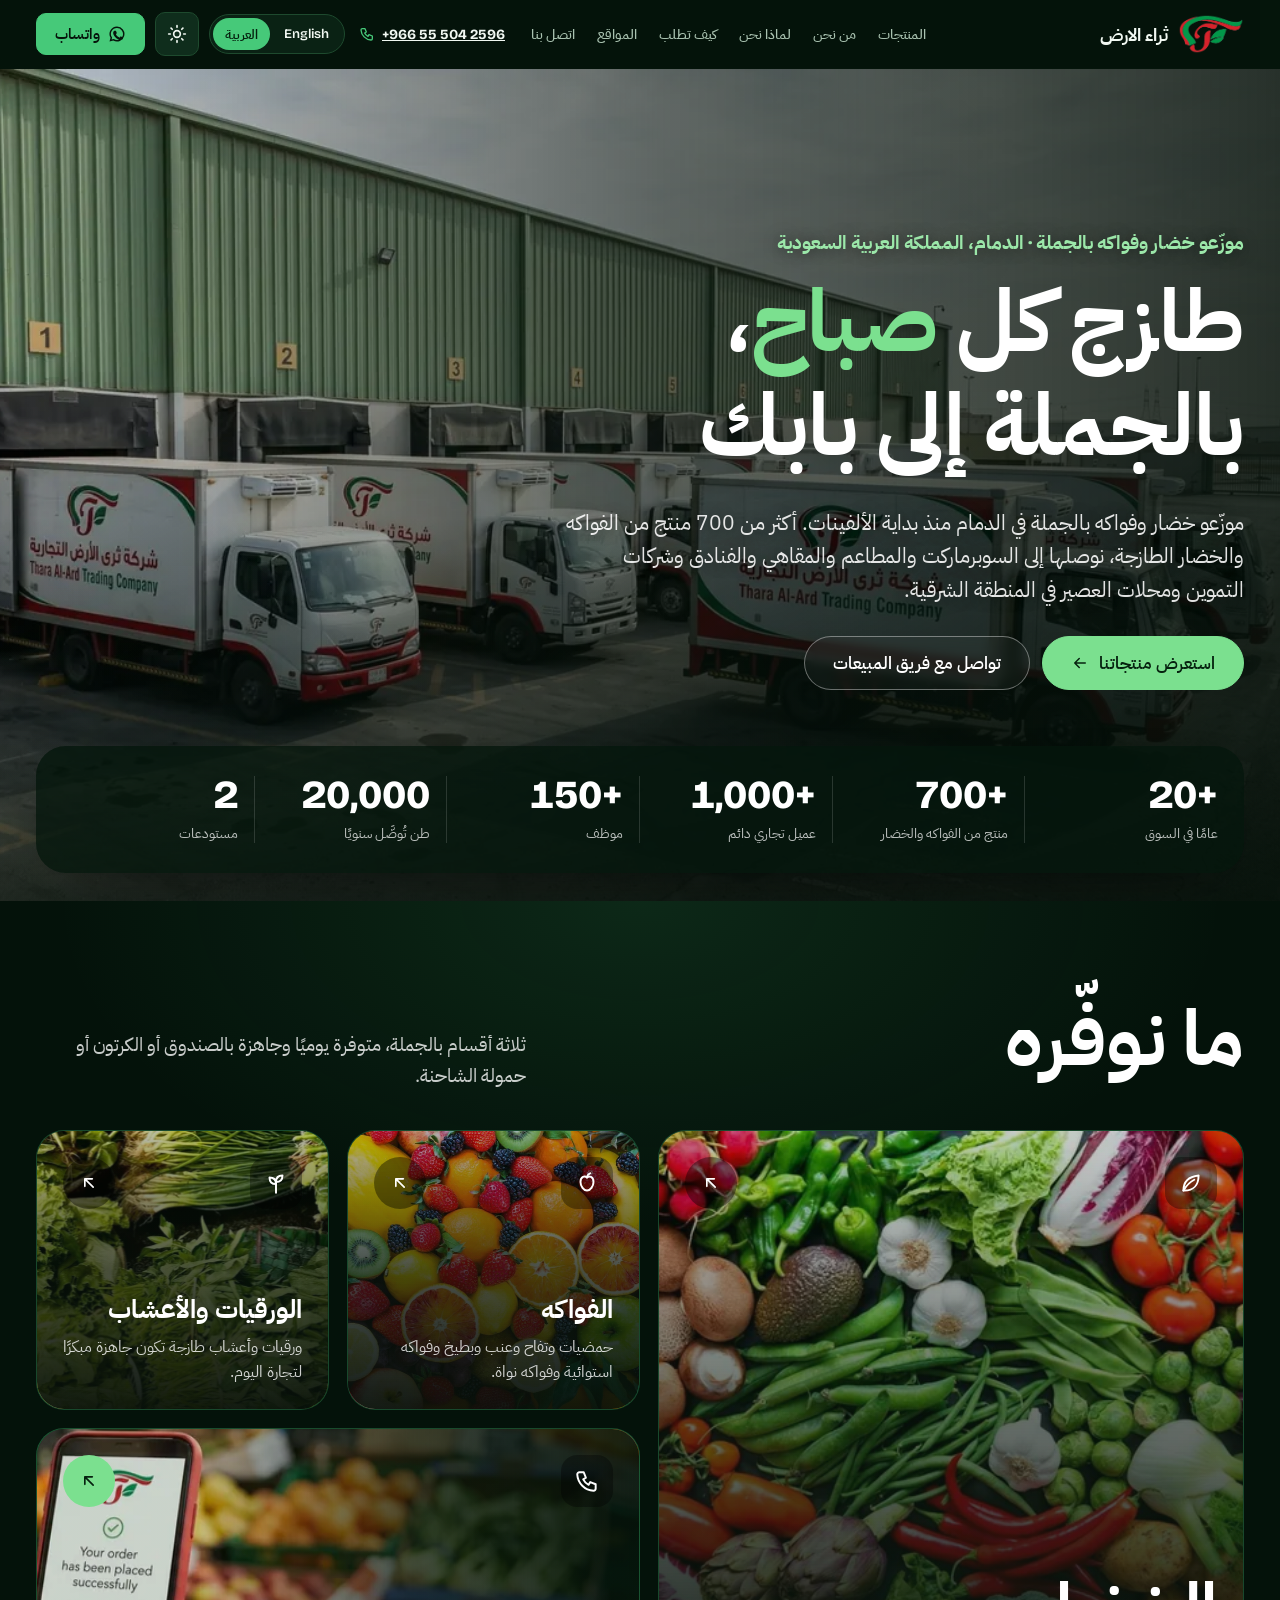
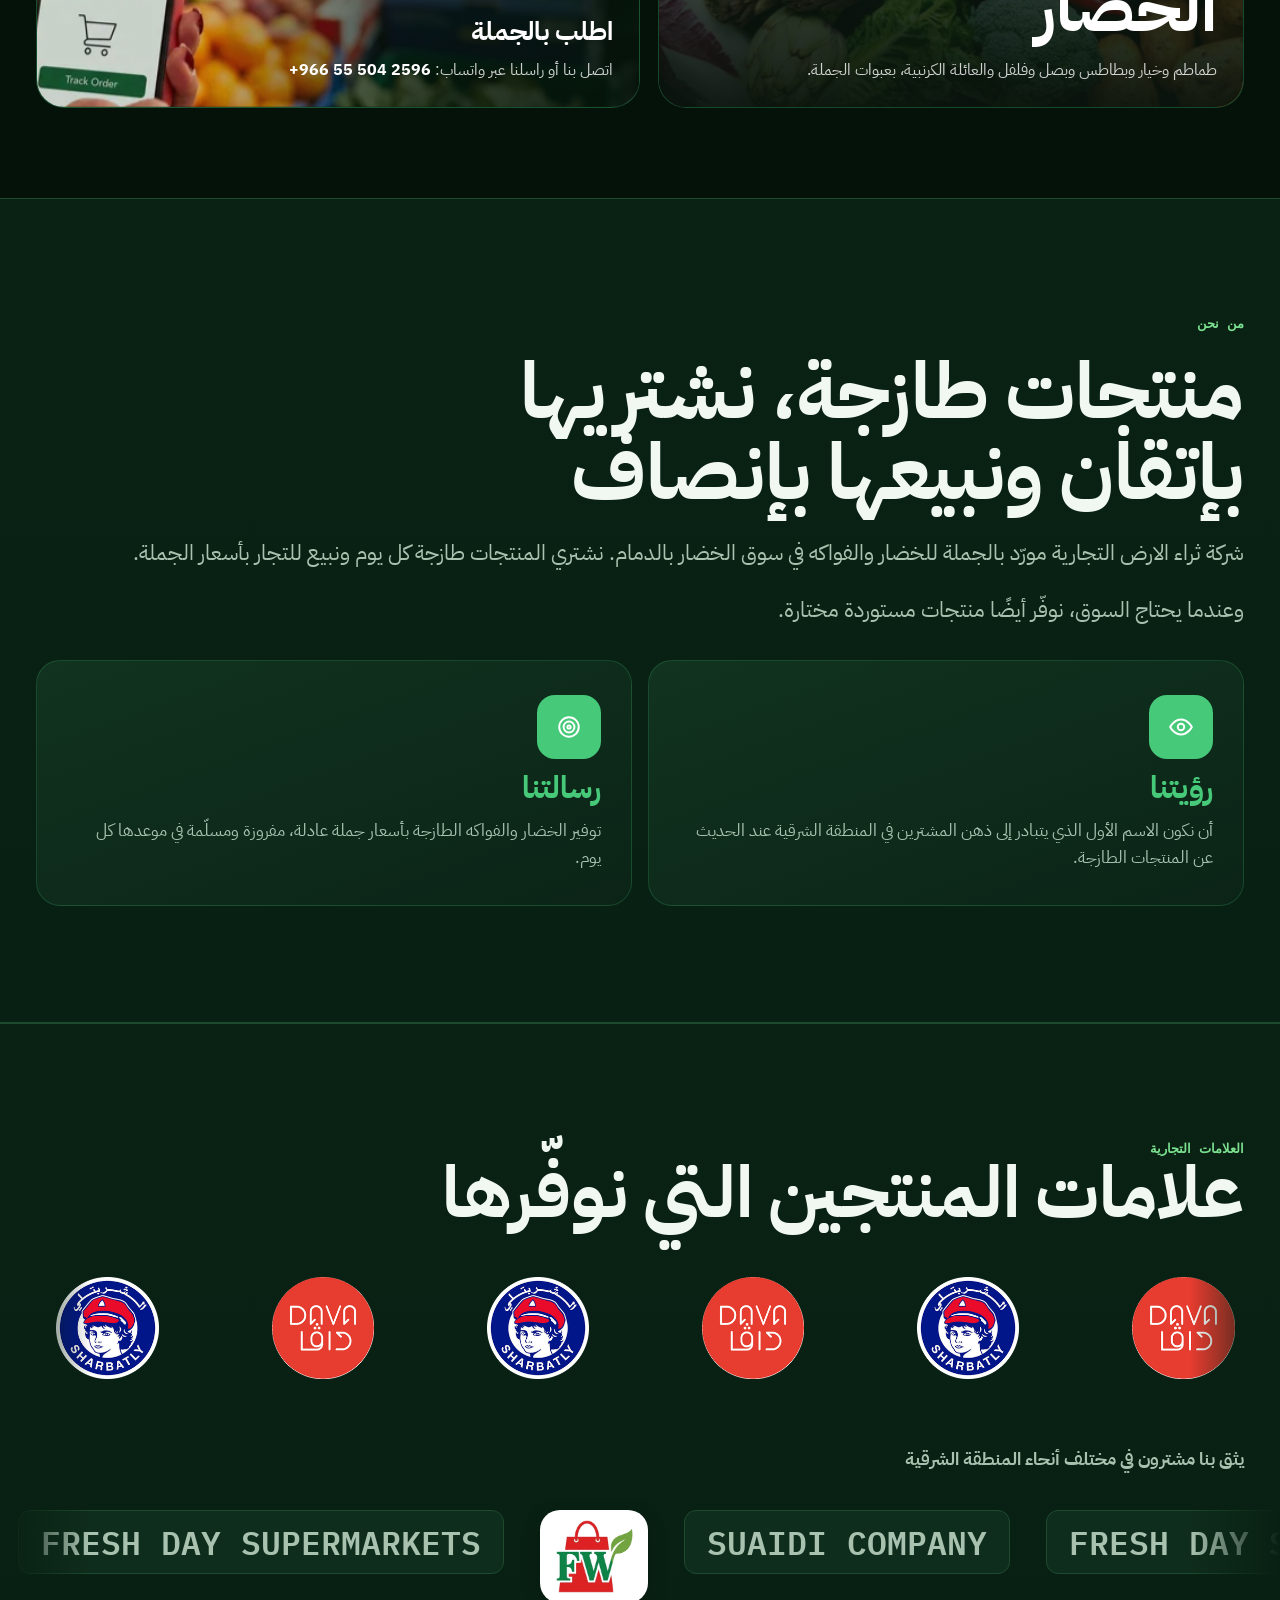
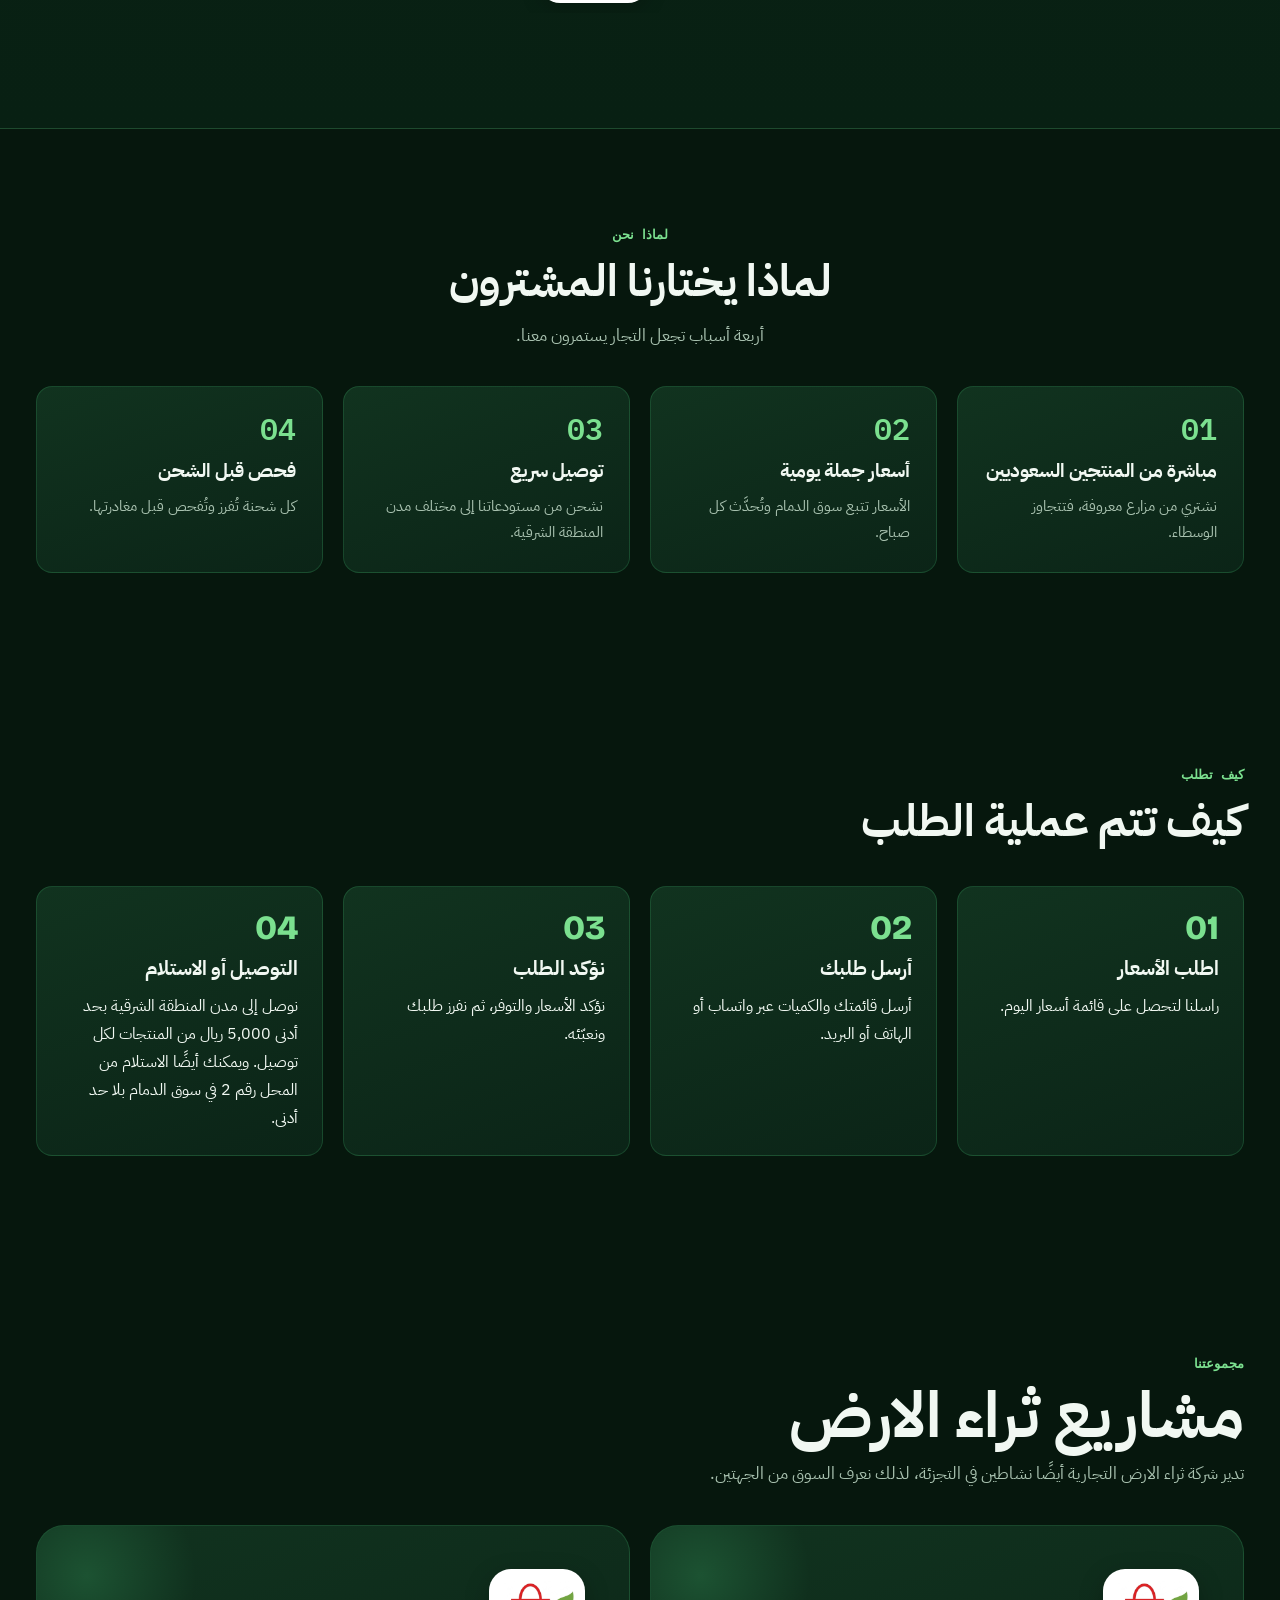
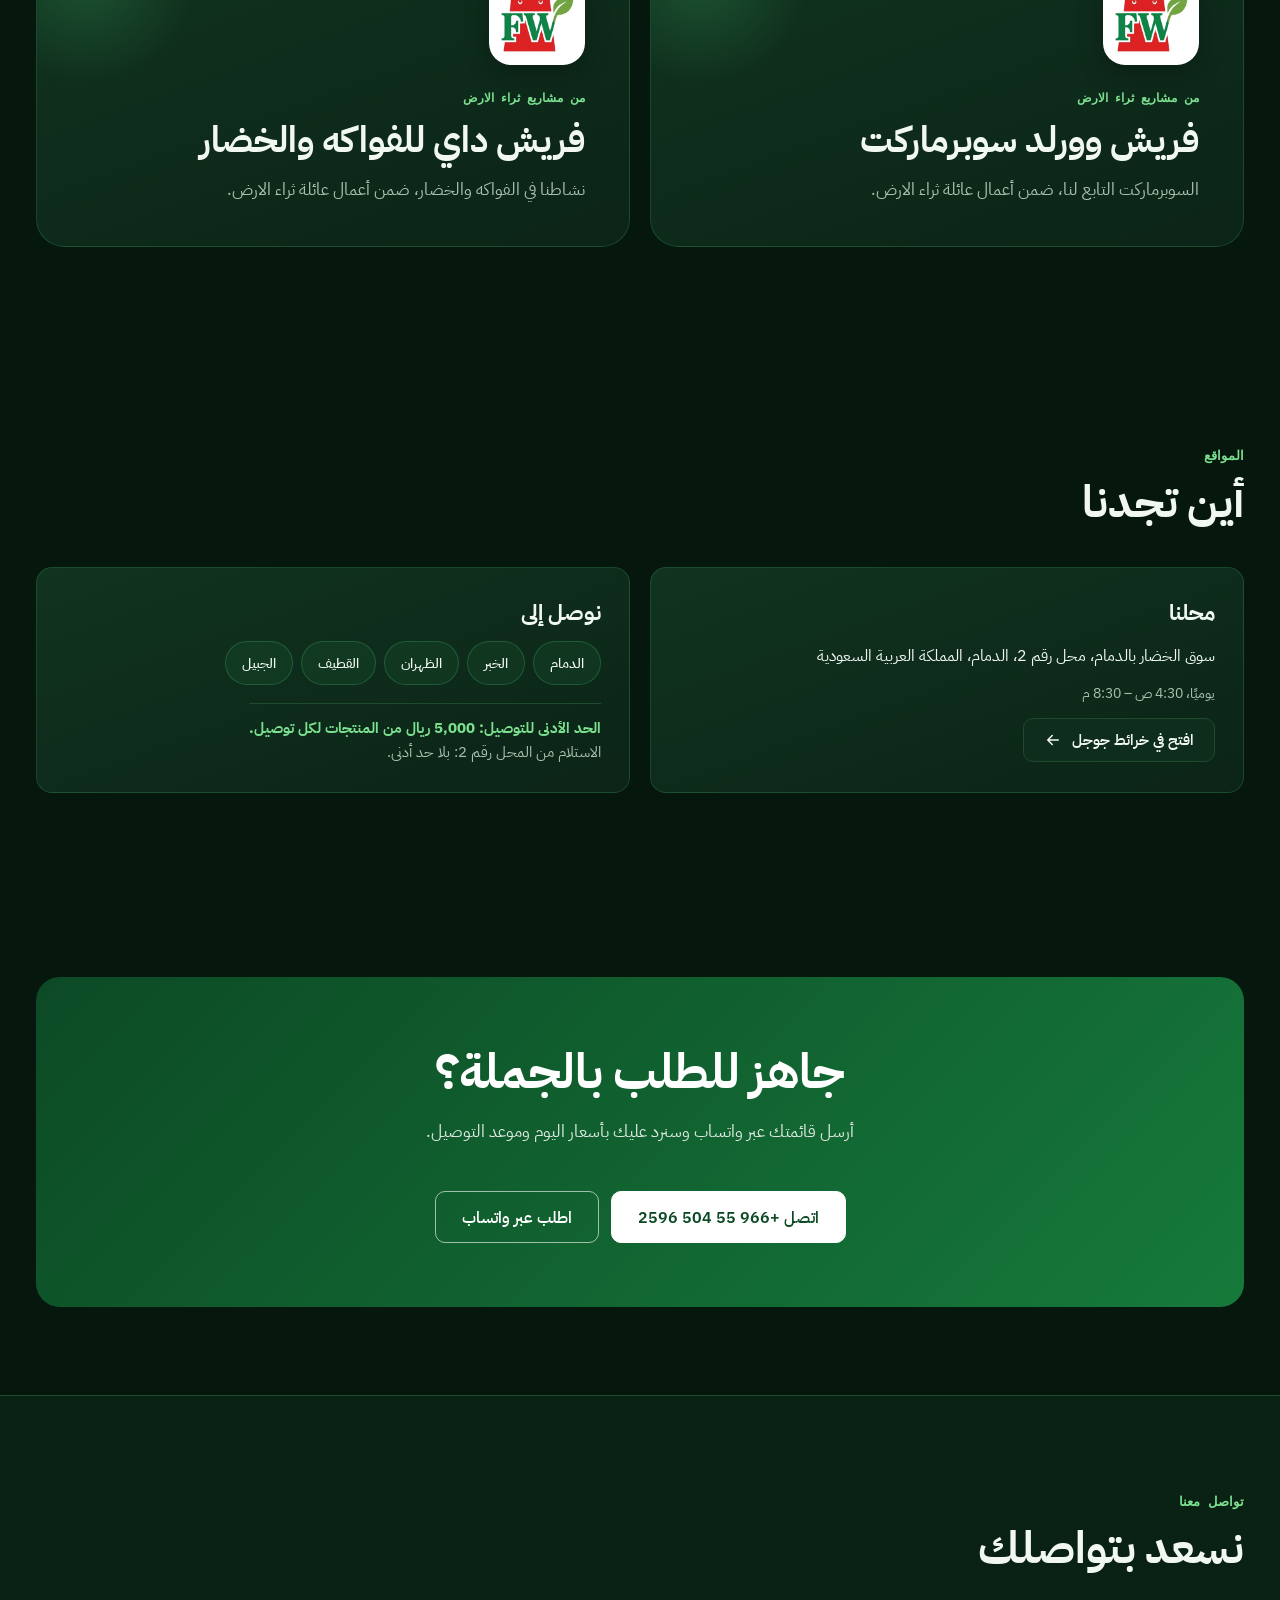
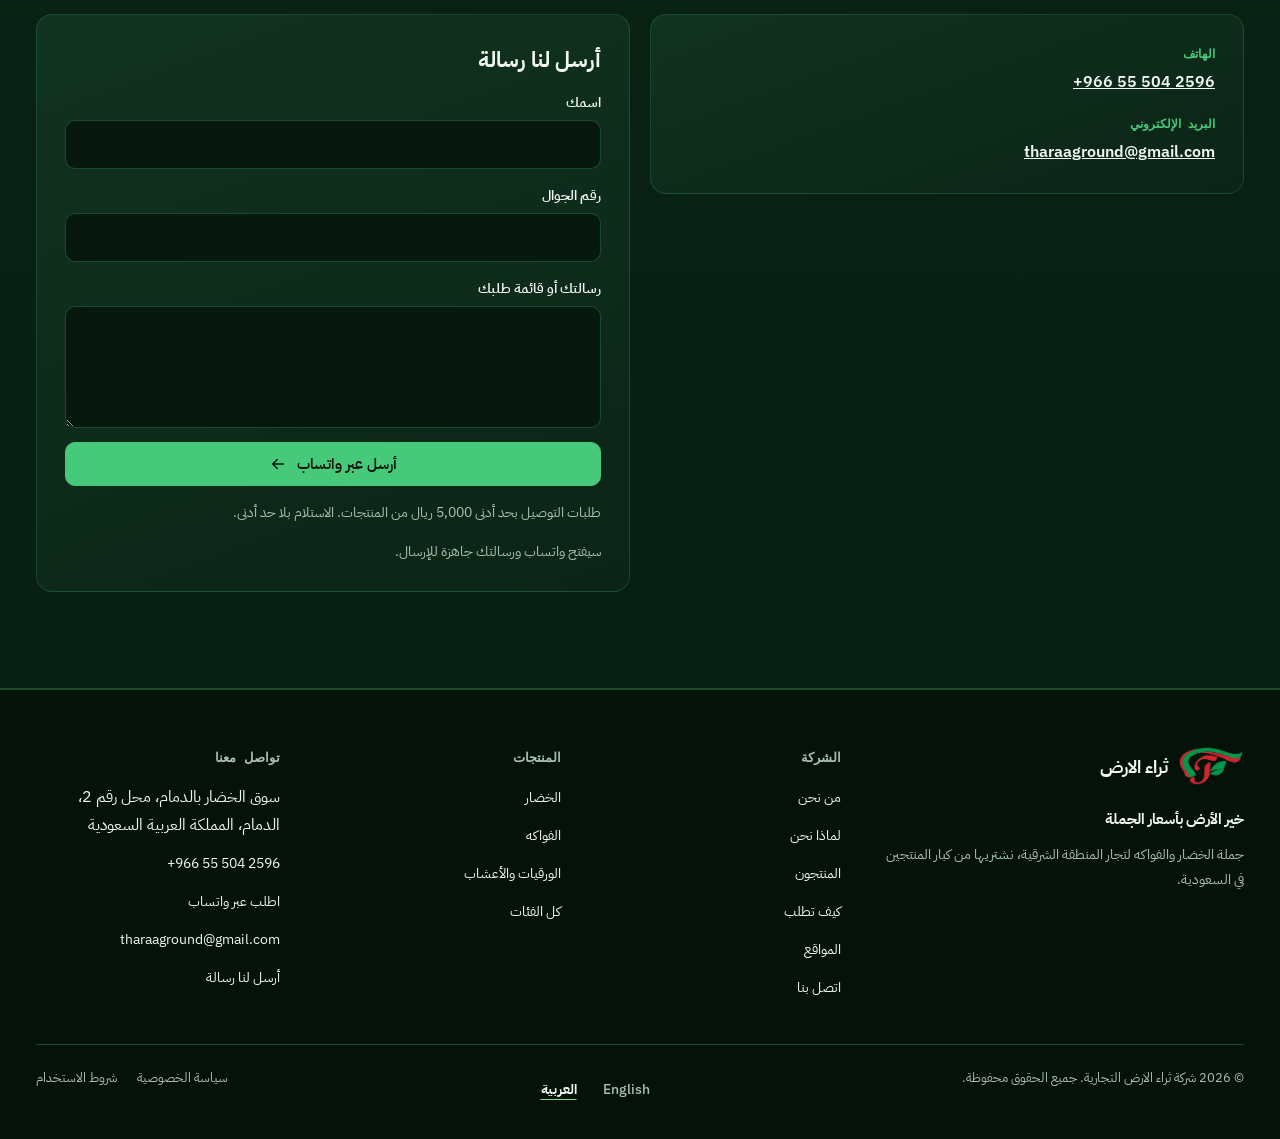
==== ar/index.html @ 2941f830 "Remove mobile bottom bar Co-Authored-By: Claude Haiku 5.5 <noreply@anthropic.com> Claude-Session: ht" ====
<!doctype html>
<html lang="ar" dir="rtl" data-theme="dark" data-page-lang="ar">
<head>
<meta charset="utf-8">
<meta name="viewport" content="width=device-width, initial-scale=1">
<title>شركة ثراء الارض التجارية | جملة الخضار والفواكه في الدمام</title>
<meta name="description" content="موزّعو خضار وفواكه بالجملة في الدمام منذ بداية الألفينات. أكثر من 700 منتج، نوصلها إلى مختلف أنحاء المنطقة الشرقية.">
<meta name="theme-color" content="#06170D">
<link rel="canonical" href="https://tharaground.netlify.app/ar/">
<link rel="alternate" hreflang="en" href="https://tharaground.netlify.app/">
<link rel="alternate" hreflang="ar" href="https://tharaground.netlify.app/ar/">
<link rel="alternate" hreflang="x-default" href="https://tharaground.netlify.app/">
<meta property="og:type" content="website">
<meta property="og:locale" content="ar_SA">
<meta property="og:title" content="شركة ثراء الارض التجارية | جملة الخضار والفواكه في الدمام">
<meta property="og:description" content="موزّعو خضار وفواكه بالجملة في الدمام منذ بداية الألفينات. أكثر من 700 منتج، نوصلها إلى مختلف أنحاء المنطقة الشرقية.">
<link rel="icon" href="../assets/img/favicon.png" type="image/png">
<link rel="preconnect" href="https://fonts.googleapis.com">
<link rel="preconnect" href="https://fonts.gstatic.com" crossorigin>
<link rel="stylesheet" href="https://fonts.googleapis.com/css2?family=Bricolage+Grotesque:wght@600;800&family=IBM+Plex+Mono:wght@500;600&family=IBM+Plex+Sans+Arabic:wght@400;500;600;700&family=IBM+Plex+Sans:wght@400;500;600&display=swap">
<link rel="stylesheet" href="../assets/css/styles.css">
<script>(function(){var d=document.documentElement;d.classList.add('js');var s=function(k){try{return localStorage.getItem(k)}catch(e){return null}};d.setAttribute('data-theme',s('theme')==='light'?'light':'dark');var l=d.getAttribute('data-page-lang');if(!l){l=s('lang');if(l!=='ar'&&l!=='en'){var n=(navigator.language||'en').toLowerCase();l=n.indexOf('ar')===0?'ar':'en'}}d.lang=l;d.dir=l==='ar'?'rtl':'ltr';if(l!=='en')d.classList.add('relang');setTimeout(function(){d.classList.add('reveal-all')},4000)})();</script>
<noscript><style>.relang #app{visibility:visible}.js .reveal{opacity:1;transform:none}</style></noscript>
</head>
<body data-page="home" data-slug="" data-base="../" data-alt="../index.html">
<div id="app"><a class="skip" href="#main">انتقل إلى المحتوى</a><header class="site-header" id="siteHeader"><div class="wrap hdr"><a class="logo" href="../ar/index.html"><img class="logo-mark" src="../assets/img/logo.png" alt="شعار ثراء الأرض" width="66" height="40"><span class="logo-text"><b>ثراء الارض</b><small>خير الأرض بأسعار الجملة</small></span></a><nav class="nav" id="nav" aria-label="التنقل الرئيسي"><div class="nav-dd"><a href="#supply">المنتجات</a><div class="mega" role="group" aria-label="المنتجات"><div class="mega-list"><a href="../ar/products/veg.html"><b>الخضار</b><span>طماطم وخيار وبطاطس وبصل وفلفل والعائلة الكرنبية، بعبوات الجملة.</span></a><a href="../ar/products/fruit.html"><b>الفواكه</b><span>حمضيات وتفاح وعنب وبطيخ وفواكه استوائية وفواكه نواة.</span></a><a href="../ar/products/leafy.html"><b>الورقيات والأعشاب</b><span>ورقيات وأعشاب طازجة تكون جاهزة مبكرًا لتجارة اليوم.</span></a></div><div class="mega-shop"><b>محلنا</b><span>سوق الخضار بالدمام، محل رقم 2، الدمام، المملكة العربية السعودية</span><a href="https://www.google.com/maps/search/?api=1&query=Dammam+Vegetable+Market" target="_blank" rel="noopener">افتح في خرائط جوجل</a></div></div></div><a href="#about">من نحن</a><a href="#why">لماذا نحن</a><a href="#how">كيف تطلب</a><a href="#locations">المواقع</a><a href="#contact">اتصل بنا</a><div class="nav-extra"><a class="nav-tel" href="tel:+966555042596" dir="ltr"><svg viewBox="0 0 24 24" width="16" height="16" fill="none" stroke="currentColor" stroke-width="2" stroke-linecap="round" stroke-linejoin="round" aria-hidden="true"><path d="M5 4h4l2 5-2.5 1.5a11 11 0 0 0 5 5L15 13l5 2v4a2 2 0 0 1-2 2A16 16 0 0 1 3 6a2 2 0 0 1 2-2z"/></svg>+966 55 504 2596</a><div class="lang-sw" role="group" aria-label="اللغة"><button type="button" data-lang="en" lang="en" aria-pressed="false">English</button><button type="button" data-lang="ar" lang="ar" aria-pressed="true">العربية</button></div></div><a class="btn primary nav-portal" href="https://wa.me/966555042596?text=%D9%85%D8%B1%D8%AD%D8%A8%D9%8B%D8%A7%D8%8C%20%D8%A3%D8%AD%D8%AA%D8%A7%D8%AC%20%D8%A5%D9%84%D9%89%20%D8%B9%D8%B1%D8%B6%20%D8%B3%D8%B9%D8%B1." target="_blank" rel="noopener">اطلب عبر واتساب</a></nav><div class="hdr-actions"><a class="hdr-phone" href="tel:+966555042596" dir="ltr"><svg viewBox="0 0 24 24" width="16" height="16" fill="none" stroke="currentColor" stroke-width="2" stroke-linecap="round" stroke-linejoin="round" aria-hidden="true"><path d="M5 4h4l2 5-2.5 1.5a11 11 0 0 0 5 5L15 13l5 2v4a2 2 0 0 1-2 2A16 16 0 0 1 3 6a2 2 0 0 1 2-2z"/></svg>+966 55 504 2596</a><div class="lang-sw" role="group" aria-label="اللغة"><button type="button" data-lang="en" lang="en" aria-pressed="false">English</button><button type="button" data-lang="ar" lang="ar" aria-pressed="true">العربية</button></div><button type="button" class="icon-btn theme-btn" id="themeBtn" aria-label="التبديل بين الوضع الداكن والفاتح"><svg viewBox="0 0 24 24" width="20" height="20" fill="none" stroke="currentColor" stroke-width="2" stroke-linecap="round" aria-hidden="true"><circle cx="12" cy="12" r="4"/><path d="M12 2v2M12 20v2M4.9 4.9l1.4 1.4M17.7 17.7l1.4 1.4M2 12h2M20 12h2M4.9 19.1l1.4-1.4M17.7 6.3l1.4-1.4"/></svg><svg viewBox="0 0 24 24" width="20" height="20" fill="none" stroke="currentColor" stroke-width="2" stroke-linecap="round" stroke-linejoin="round" aria-hidden="true"><path d="M21 12.8A9 9 0 1 1 11.2 3a7 7 0 0 0 9.8 9.8z"/></svg></button><a class="btn primary hdr-portal" href="https://wa.me/966555042596?text=%D9%85%D8%B1%D8%AD%D8%A8%D9%8B%D8%A7%D8%8C%20%D8%A3%D8%AD%D8%AA%D8%A7%D8%AC%20%D8%A5%D9%84%D9%89%20%D8%B9%D8%B1%D8%B6%20%D8%B3%D8%B9%D8%B1." target="_blank" rel="noopener"><svg viewBox="0 0 24 24" width="18" height="18" fill="currentColor" aria-hidden="true"><path d="M12 2a10 10 0 0 0-8.6 15.1L2 22l5-1.3A10 10 0 1 0 12 2zm0 2a8 8 0 1 1-4.2 14.8l-.4-.2-2.6.7.7-2.5-.3-.4A8 8 0 0 1 12 4zm-3 3.5c-.3 0-.7.1-1 .5-.4.5-1.1 1.2-1.1 2.8s1.2 3.2 1.3 3.4c.2.2 2.3 3.6 5.6 4.9 2.8 1.1 3.3.9 3.9.8.6 0 2-.8 2.2-1.6.3-.8.3-1.5.2-1.6-.1-.2-.3-.3-.7-.5l-2-1c-.3-.1-.5-.2-.7.2l-.9 1.1c-.2.2-.3.2-.7.1-.3-.2-1.4-.5-2.6-1.6-1-.9-1.6-2-1.8-2.3-.2-.3 0-.5.1-.7l.5-.6c.1-.2.2-.3.3-.5.1-.2 0-.4 0-.6l-.9-2.2c-.2-.5-.5-.5-.7-.5z"/></svg>واتساب</a><button type="button" class="icon-btn menu-btn" id="menuBtn" aria-expanded="false" aria-controls="nav" aria-label="فتح القائمة"><svg viewBox="0 0 24 24" width="22" height="22" fill="none" stroke="currentColor" stroke-width="2" stroke-linecap="round" aria-hidden="true"><path d="M4 7h16M4 12h16M4 17h16"/></svg><svg viewBox="0 0 24 24" width="22" height="22" fill="none" stroke="currentColor" stroke-width="2" stroke-linecap="round" aria-hidden="true"><path d="M6 6l12 12M18 6L6 18"/></svg></button></div></div></header><main id="main"><section class="hero" id="top" aria-labelledby="heroTitle"><div class="hero-media" aria-hidden="true"><img class="hero-img" src="../assets/img/hero.webp" alt="شاحنات توصيل ثراء الأرض في سوق الجملة بالدمام" width="1600" height="900" fetchpriority="high" decoding="async"></div><div class="hero-shade" aria-hidden="true"></div><div class="wrap hero-in"><div class="hero-copy" role="tabpanel"><p class="hero-eyebrow">موزّعو خضار وفواكه بالجملة · الدمام، المملكة العربية السعودية</p><h1 id="heroTitle">طازج كل <em class="accent">صباح</em>، بالجملة إلى بابك</h1><p class="lead" id="heroSub">موزّعو خضار وفواكه بالجملة في الدمام منذ بداية الألفينات. أكثر من 700 منتج من الفواكه والخضار الطازجة، نوصلها إلى السوبرماركت والمطاعم والمقاهي والفنادق وشركات التموين ومحلات العصير في المنطقة الشرقية.</p><div class="cta"><a class="btn primary lg" href="#supply">استعرض منتجاتنا<svg class="arr" viewBox="0 0 24 24" width="18" height="18" fill="none" stroke="currentColor" stroke-width="2" stroke-linecap="round" stroke-linejoin="round" aria-hidden="true"><path d="M5 12h14M13 6l6 6-6 6"/></svg></a><a class="btn outline lg" href="https://wa.me/966555042596?text=%D9%85%D8%B1%D8%AD%D8%A8%D9%8B%D8%A7%D8%8C%20%D8%A3%D8%AD%D8%AA%D8%A7%D8%AC%20%D8%A5%D9%84%D9%89%20%D8%B9%D8%B1%D8%B6%20%D8%B3%D8%B9%D8%B1." target="_blank" rel="noopener">تواصل مع فريق المبيعات</a></div></div><dl class="hero-stats" aria-label="أرقام رئيسية"><div class="stat"><dt>عامًا في السوق</dt><dd><span class="count" dir="ltr" data-to="20" data-suffix="+">20+</span></dd></div><div class="stat"><dt>منتج من الفواكه والخضار</dt><dd><span class="count" dir="ltr" data-to="700" data-suffix="+">700+</span></dd></div><div class="stat"><dt>عميل تجاري دائم</dt><dd><span class="count" dir="ltr" data-to="1000" data-suffix="+">1,000+</span></dd></div><div class="stat"><dt>موظف</dt><dd><span class="count" dir="ltr" data-to="150" data-suffix="+">150+</span></dd></div><div class="stat"><dt>طن تُوصَّل سنويًا</dt><dd><span class="count" dir="ltr" data-to="20000" data-suffix="">20,000</span></dd></div><div class="stat"><dt>مستودعات</dt><dd><span class="count" dir="ltr" data-to="2" data-suffix="">2</span></dd></div></dl></div></section><section class="sec dark" id="supply" aria-labelledby="supplyT"><div class="wrap"><div class="sup-head reveal"><h2 class="title" id="supplyT">ما نوفّره</h2><p>ثلاثة أقسام بالجملة، متوفرة يوميًا وجاهزة بالصندوق أو الكرتون أو حمولة الشاحنة.</p></div><div class="bento"><a class="bn bn-veg bn-big reveal" style="--i:0" href="../ar/products/veg.html"><span class="bn-bg" aria-hidden="true"><img src="../assets/img/vegetables.webp" data-fallback="../assets/img/cat/tomatoes.svg" alt="جملة الخضار الطازجة في ثراء الأرض بالدمام" width="800" height="600" loading="lazy" decoding="async"></span><span class="bn-top"><span class="bn-ic"><svg viewBox="0 0 24 24" width="26" height="26" fill="none" stroke="currentColor" stroke-width="1.8" stroke-linecap="round" stroke-linejoin="round" aria-hidden="true"><path d="M5 19c0-8 5-13 14-14 0 9-5 14-13 14z"/><path d="M5 19c3-5 6-8 10-10"/></svg></span><span class="bn-go"><svg class="ur" viewBox="0 0 24 24" width="20" height="20" fill="none" stroke="currentColor" stroke-width="2" stroke-linecap="round" stroke-linejoin="round" aria-hidden="true"><path d="M7 17L17 7M8 7h9v9"/></svg></span></span><span class="bn-body"><span class="bn-t">الخضار</span><span class="bn-d">طماطم وخيار وبطاطس وبصل وفلفل والعائلة الكرنبية، بعبوات الجملة.</span></span></a><a class="bn bn-fruit reveal" style="--i:1" href="../ar/products/fruit.html"><span class="bn-bg" aria-hidden="true"><img src="../assets/img/fruits.webp" data-fallback="../assets/img/cat/citrus.svg" alt="جملة الفواكه الطازجة في ثراء الأرض بالدمام" width="800" height="600" loading="lazy" decoding="async"></span><span class="bn-top"><span class="bn-ic"><svg viewBox="0 0 24 24" width="26" height="26" fill="none" stroke="currentColor" stroke-width="1.8" stroke-linecap="round" stroke-linejoin="round" aria-hidden="true"><path d="M12 7c-2-2-6-1-6 4 0 4 3 8 6 8s6-4 6-8c0-5-4-6-6-4z"/><path d="M12 7c0-2 1-3 3-4"/></svg></span><span class="bn-go"><svg class="ur" viewBox="0 0 24 24" width="20" height="20" fill="none" stroke="currentColor" stroke-width="2" stroke-linecap="round" stroke-linejoin="round" aria-hidden="true"><path d="M7 17L17 7M8 7h9v9"/></svg></span></span><span class="bn-body"><span class="bn-t">الفواكه</span><span class="bn-d">حمضيات وتفاح وعنب وبطيخ وفواكه استوائية وفواكه نواة.</span></span></a><a class="bn bn-leafy reveal" style="--i:2" href="../ar/products/leafy.html"><span class="bn-bg" aria-hidden="true"><img src="../assets/img/leafy.webp" data-fallback="../assets/img/cat/leafy-herbs.svg" alt="الورقيات والأعشاب الطازجة في ثراء الأرض بالدمام" width="800" height="600" loading="lazy" decoding="async"></span><span class="bn-top"><span class="bn-ic"><svg viewBox="0 0 24 24" width="26" height="26" fill="none" stroke="currentColor" stroke-width="1.8" stroke-linecap="round" stroke-linejoin="round" aria-hidden="true"><path d="M12 21V9"/><path d="M12 13c-4 0-6-2-6-6 4 0 6 2 6 6z"/><path d="M12 11c0-4 2-6 6-6 0 4-2 6-6 6z"/></svg></span><span class="bn-go"><svg class="ur" viewBox="0 0 24 24" width="20" height="20" fill="none" stroke="currentColor" stroke-width="2" stroke-linecap="round" stroke-linejoin="round" aria-hidden="true"><path d="M7 17L17 7M8 7h9v9"/></svg></span></span><span class="bn-body"><span class="bn-t">الورقيات والأعشاب</span><span class="bn-d">ورقيات وأعشاب طازجة تكون جاهزة مبكرًا لتجارة اليوم.</span></span></a><a class="bn bn-order reveal" style="--i:4" href="tel:+966555042596"><span class="bn-bg" aria-hidden="true"><img src="../assets/img/order.webp" alt="طلب الفواكه والخضار الطازجة بالهاتف من ثراء الأرض" width="800" height="446" loading="lazy" decoding="async"></span><span class="bn-top"><span class="bn-ic"><svg viewBox="0 0 24 24" width="26" height="26" fill="none" stroke="currentColor" stroke-width="1.8" stroke-linecap="round" stroke-linejoin="round" aria-hidden="true"><path d="M5 4h4l2 5-2.5 1.5a11 11 0 0 0 5 5L15 13l5 2v4a2 2 0 0 1-2 2A16 16 0 0 1 3 6a2 2 0 0 1 2-2z"/></svg></span><span class="bn-go acc"><svg class="ur" viewBox="0 0 24 24" width="20" height="20" fill="none" stroke="currentColor" stroke-width="2" stroke-linecap="round" stroke-linejoin="round" aria-hidden="true"><path d="M7 17L17 7M8 7h9v9"/></svg></span></span><span class="bn-body"><span class="bn-t">اطلب بالجملة</span><span class="bn-d">اتصل بنا أو راسلنا عبر واتساب: <b dir="ltr">+966 55 504 2596</b></span></span></a></div></div></section><section class="sec alt" id="about" aria-labelledby="aboutT"><div class="wrap about-grid about-solo"><div class="about-text reveal"><p class="eyebrow">من نحن</p><h2 class="title" id="aboutT">منتجات طازجة، نشتريها بإتقان ونبيعها بإنصاف</h2><p>شركة ثراء الارض التجارية مورّد بالجملة للخضار والفواكه في سوق الخضار بالدمام. نشتري المنتجات طازجة كل يوم ونبيع للتجار بأسعار الجملة.</p><p>وعندما يحتاج السوق، نوفّر أيضًا منتجات مستوردة مختارة.</p><div class="vm"><div class="card vm-card"><span class="vm-ic" aria-hidden="true"><svg viewBox="0 0 24 24" width="26" height="26" fill="none" stroke="currentColor" stroke-width="1.8" stroke-linecap="round" stroke-linejoin="round"><path d="M2 12s3.6-7 10-7 10 7 10 7-3.6 7-10 7S2 12 2 12z"/><circle cx="12" cy="12" r="3"/></svg></span><h3>رؤيتنا</h3><p>أن نكون الاسم الأول الذي يتبادر إلى ذهن المشترين في المنطقة الشرقية عند الحديث عن المنتجات الطازجة.</p></div><div class="card vm-card"><span class="vm-ic" aria-hidden="true"><svg viewBox="0 0 24 24" width="26" height="26" fill="none" stroke="currentColor" stroke-width="1.8" stroke-linecap="round" stroke-linejoin="round"><circle cx="12" cy="12" r="9"/><circle cx="12" cy="12" r="5"/><circle cx="12" cy="12" r="1.5"/></svg></span><h3>رسالتنا</h3><p>توفير الخضار والفواكه الطازجة بأسعار جملة عادلة، مفروزة ومسلّمة في موعدها كل يوم.</p></div></div></div></div></section><section class="sec alt" id="brands" aria-labelledby="brandsT"><div class="wrap"><div class="sec-head row reveal"><div><p class="eyebrow">العلامات التجارية</p><h2 class="title" id="brandsT">علامات المنتجين التي نوفّرها</h2></div></div></div><div class="mq-wrap"><div class="marquee " dir="ltr"><div class="marquee-track"><ul role="list" aria-label="علامات المنتجين التي نوفّرها"><li><img class="logo-img" src="../assets/img/sharbatly.png" alt="Sharbatly Fruit" loading="lazy" height="40"></li><li><img class="logo-img" src="../assets/img/dawa.png" alt="Dawa Agriculture" loading="lazy" height="40"></li><li><img class="logo-img" src="../assets/img/sharbatly.png" alt="Sharbatly Fruit" loading="lazy" height="40"></li><li><img class="logo-img" src="../assets/img/dawa.png" alt="Dawa Agriculture" loading="lazy" height="40"></li><li><img class="logo-img" src="../assets/img/sharbatly.png" alt="Sharbatly Fruit" loading="lazy" height="40"></li><li><img class="logo-img" src="../assets/img/dawa.png" alt="Dawa Agriculture" loading="lazy" height="40"></li><li><img class="logo-img" src="../assets/img/sharbatly.png" alt="Sharbatly Fruit" loading="lazy" height="40"></li><li><img class="logo-img" src="../assets/img/dawa.png" alt="Dawa Agriculture" loading="lazy" height="40"></li></ul><ul aria-hidden="true"><li><img class="logo-img" src="../assets/img/sharbatly.png" alt="Sharbatly Fruit" loading="lazy" height="40"></li><li><img class="logo-img" src="../assets/img/dawa.png" alt="Dawa Agriculture" loading="lazy" height="40"></li><li><img class="logo-img" src="../assets/img/sharbatly.png" alt="Sharbatly Fruit" loading="lazy" height="40"></li><li><img class="logo-img" src="../assets/img/dawa.png" alt="Dawa Agriculture" loading="lazy" height="40"></li><li><img class="logo-img" src="../assets/img/sharbatly.png" alt="Sharbatly Fruit" loading="lazy" height="40"></li><li><img class="logo-img" src="../assets/img/dawa.png" alt="Dawa Agriculture" loading="lazy" height="40"></li><li><img class="logo-img" src="../assets/img/sharbatly.png" alt="Sharbatly Fruit" loading="lazy" height="40"></li><li><img class="logo-img" src="../assets/img/dawa.png" alt="Dawa Agriculture" loading="lazy" height="40"></li></ul></div></div></div><div class="wrap"><h3 class="clients-h reveal">يثق بنا مشترون في مختلف أنحاء المنطقة الشرقية</h3></div><div class="mq-wrap"><div class="marquee rev" dir="ltr"><div class="marquee-track"><ul role="list" aria-label="يثق بنا مشترون في مختلف أنحاء المنطقة الشرقية"><li><span class="logo-chip">FRESH DAY SUPERMARKETS</span></li><li><span class="logo-tile"><img class="logo-img" src="../assets/img/freshday.png" alt="Fresh Day Fruits and Vegetables" loading="lazy" height="72"></span></li><li><span class="logo-chip">SUAIDI COMPANY</span></li><li><span class="logo-chip">FRESH DAY SUPERMARKETS</span></li><li><span class="logo-tile"><img class="logo-img" src="../assets/img/freshday.png" alt="Fresh Day Fruits and Vegetables" loading="lazy" height="72"></span></li><li><span class="logo-chip">SUAIDI COMPANY</span></li></ul><ul aria-hidden="true"><li><span class="logo-chip">FRESH DAY SUPERMARKETS</span></li><li><span class="logo-tile"><img class="logo-img" src="../assets/img/freshday.png" alt="Fresh Day Fruits and Vegetables" loading="lazy" height="72"></span></li><li><span class="logo-chip">SUAIDI COMPANY</span></li><li><span class="logo-chip">FRESH DAY SUPERMARKETS</span></li><li><span class="logo-tile"><img class="logo-img" src="../assets/img/freshday.png" alt="Fresh Day Fruits and Vegetables" loading="lazy" height="72"></span></li><li><span class="logo-chip">SUAIDI COMPANY</span></li></ul></div></div></div></section><section class="sec" id="why" aria-labelledby="whyT"><div class="wrap"><div class="sec-head reveal center"><p class="eyebrow">لماذا نحن</p><h2 class="title" id="whyT">لماذا يختارنا المشترون</h2><p class="sub">أربعة أسباب تجعل التجار يستمرون معنا.</p></div><div class="grid-4"><article class="card info-card reveal" style="--i:0"><span class="why-n">01</span><h3>مباشرة من المنتجين السعوديين</h3><p>نشتري من مزارع معروفة، فتتجاوز الوسطاء.</p></article><article class="card info-card reveal" style="--i:1"><span class="why-n">02</span><h3>أسعار جملة يومية</h3><p>الأسعار تتبع سوق الدمام وتُحدَّث كل صباح.</p></article><article class="card info-card reveal" style="--i:2"><span class="why-n">03</span><h3>توصيل سريع</h3><p>نشحن من مستودعاتنا إلى مختلف مدن المنطقة الشرقية.</p></article><article class="card info-card reveal" style="--i:3"><span class="why-n">04</span><h3>فحص قبل الشحن</h3><p>كل شحنة تُفرز وتُفحص قبل مغادرتها.</p></article></div></div></section><section class="sec" id="how" aria-labelledby="howT"><div class="wrap"><div class="sec-head reveal"><p class="eyebrow">كيف تطلب</p><h2 class="title" id="howT">كيف تتم عملية الطلب</h2></div><ol class="steps" role="list"><li class="step card reveal" style="--i:0"><span class="step-n">01</span><h3>اطلب الأسعار</h3><p>راسلنا لتحصل على قائمة أسعار اليوم.</p></li><li class="step card reveal" style="--i:1"><span class="step-n">02</span><h3>أرسل طلبك</h3><p>أرسل قائمتك والكميات عبر واتساب أو الهاتف أو البريد.</p></li><li class="step card reveal" style="--i:2"><span class="step-n">03</span><h3>نؤكد الطلب</h3><p>نؤكد الأسعار والتوفر، ثم نفرز طلبك ونعبّئه.</p></li><li class="step card reveal" style="--i:3"><span class="step-n">04</span><h3>التوصيل أو الاستلام</h3><p>نوصل إلى مدن المنطقة الشرقية بحد أدنى 5,000 ريال من المنتجات لكل توصيل. ويمكنك أيضًا الاستلام من المحل رقم 2 في سوق الدمام بلا حد أدنى.</p></li></ol></div></section><section class="sec" id="ventures" aria-labelledby="grpT"><div class="wrap"><div class="sec-head reveal"><p class="eyebrow">مجموعتنا</p><h2 class="title" id="grpT">مشاريع ثراء الارض</h2><p class="sub">تدير شركة ثراء الارض التجارية أيضًا نشاطين في التجزئة، لذلك نعرف السوق من الجهتين.</p></div><div class="grid-2 vent-grid"><article class="card vent-card reveal" style="--i:0"><span class="vent-logo"><img src="../assets/img/freshday.png" alt="شعار فريش داي للفواكه والخضار" width="417" height="398" loading="lazy" decoding="async"></span><p class="vent-tag">من مشاريع ثراء الارض</p><h3>فريش وورلد سوبرماركت</h3><p>السوبرماركت التابع لنا، ضمن أعمال عائلة ثراء الارض.</p></article><article class="card vent-card reveal" style="--i:1"><span class="vent-logo"><img src="../assets/img/freshday.png" alt="شعار فريش داي للفواكه والخضار" width="417" height="398" loading="lazy" decoding="async"></span><p class="vent-tag">من مشاريع ثراء الارض</p><h3>فريش داي للفواكه والخضار</h3><p>نشاطنا في الفواكه والخضار، ضمن أعمال عائلة ثراء الارض.</p></article></div></div></section><section class="sec" id="locations" aria-labelledby="locT"><div class="wrap"><div class="sec-head reveal"><p class="eyebrow">المواقع</p><h2 class="title" id="locT">أين تجدنا</h2></div><div class="grid-2"><article class="card loc-card reveal"><h3>محلنا</h3><p>سوق الخضار بالدمام، محل رقم 2، الدمام، المملكة العربية السعودية</p><p class="muted">يوميًا، 4:30 ص – 8:30 م</p><a class="btn" href="https://www.google.com/maps/search/?api=1&query=Dammam+Vegetable+Market" target="_blank" rel="noopener">افتح في خرائط جوجل<svg class="arr" viewBox="0 0 24 24" width="18" height="18" fill="none" stroke="currentColor" stroke-width="2" stroke-linecap="round" stroke-linejoin="round" aria-hidden="true"><path d="M5 12h14M13 6l6 6-6 6"/></svg></a></article><article class="card loc-card reveal" style="--i:1"><h3>نوصل إلى</h3><ul class="chips" role="list"><li class="chip">الدمام</li><li class="chip">الخبر</li><li class="chip">الظهران</li><li class="chip">القطيف</li><li class="chip">الجبيل</li></ul><p class="order-min"><strong>الحد الأدنى للتوصيل: 5,000 ريال من المنتجات لكل توصيل.</strong><br>الاستلام من المحل رقم 2: بلا حد أدنى.</p></article></div></div></section><section class="cta-band" id="order" aria-labelledby="ctaT"><div class="wrap"><div class="cta-in reveal"><h2 id="ctaT">جاهز للطلب بالجملة؟</h2><p>أرسل قائمتك عبر واتساب وسنرد عليك بأسعار اليوم وموعد التوصيل.</p><div class="cta"><a class="btn light lg" href="tel:+966555042596" dir="ltr">اتصل +966 55 504 2596</a><a class="btn ghost-light lg" href="https://wa.me/966555042596?text=%D9%85%D8%B1%D8%AD%D8%A8%D9%8B%D8%A7%D8%8C%20%D8%A3%D8%AD%D8%AA%D8%A7%D8%AC%20%D8%A5%D9%84%D9%89%20%D8%B9%D8%B1%D8%B6%20%D8%B3%D8%B9%D8%B1." target="_blank" rel="noopener">اطلب عبر واتساب</a></div></div></div></section><section class="sec alt" id="contact" aria-labelledby="contactT"><div class="wrap"><div class="sec-head reveal"><p class="eyebrow">تواصل معنا</p><h2 class="title" id="contactT">نسعد بتواصلك</h2></div><div class="grid-2 contact-grid"><dl class="contact-list card reveal"><div><dt>الهاتف</dt><dd><a href="tel:+966555042596" dir="ltr">+966 55 504 2596</a></dd></div><div><dt>البريد الإلكتروني</dt><dd><a href="mailto:tharaaground@gmail.com">tharaaground@gmail.com</a></dd></div></dl><form class="card contact-form reveal" id="contactForm" name="contact" method="POST" data-netlify="true" style="--i:1"><input type="hidden" name="form-name" value="contact"><h3>أرسل لنا رسالة</h3><label>اسمك<input name="name" autocomplete="name" required></label><label>رقم الجوال<input name="phone" type="tel" autocomplete="tel" dir="ltr"></label><label>رسالتك أو قائمة طلبك<textarea name="msg" rows="4" required></textarea></label><button class="btn primary" type="submit">أرسل عبر واتساب<svg class="arr" viewBox="0 0 24 24" width="18" height="18" fill="none" stroke="currentColor" stroke-width="2" stroke-linecap="round" stroke-linejoin="round" aria-hidden="true"><path d="M5 12h14M13 6l6 6-6 6"/></svg></button><p class="muted">طلبات التوصيل بحد أدنى 5,000 ريال من المنتجات. الاستلام بلا حد أدنى.</p><p class="muted">سيفتح واتساب ورسالتك جاهزة للإرسال.</p><p class="form-status" id="formStatus" role="status" aria-live="polite"></p></form></div></div></section></main><footer class="site-footer"><div class="wrap"><div class="foot-grid"><div class="foot-brand"><a class="logo" href="../ar/index.html"><img class="logo-mark" src="../assets/img/logo.png" alt="شعار ثراء الأرض" width="66" height="40" loading="lazy"><span class="logo-text"><b>ثراء الارض</b></span></a><p class="foot-tag">خير الأرض بأسعار الجملة</p><p>جملة الخضار والفواكه لتجار المنطقة الشرقية، نشتريها من كبار المنتجين في السعودية.</p></div><div><h2 class="foot-h">الشركة</h2><ul><li><a href="#about">من نحن</a></li><li><a href="#why">لماذا نحن</a></li><li><a href="#brands">المنتجون</a></li><li><a href="#how">كيف تطلب</a></li><li><a href="#locations">المواقع</a></li><li><a href="#contact">اتصل بنا</a></li></ul></div><div><h2 class="foot-h">المنتجات</h2><ul><li><a href="../ar/products/veg.html">الخضار</a></li><li><a href="../ar/products/fruit.html">الفواكه</a></li><li><a href="../ar/products/leafy.html">الورقيات والأعشاب</a></li><li><a href="#supply">كل الفئات</a></li></ul></div><div><h2 class="foot-h">تواصل معنا</h2><ul class="foot-contact"><li>سوق الخضار بالدمام، محل رقم 2، الدمام، المملكة العربية السعودية</li><li><a href="tel:+966555042596" dir="ltr">+966 55 504 2596</a></li><li><a href="https://wa.me/966555042596?text=%D9%85%D8%B1%D8%AD%D8%A8%D9%8B%D8%A7%D8%8C%20%D8%A3%D8%AD%D8%AA%D8%A7%D8%AC%20%D8%A5%D9%84%D9%89%20%D8%B9%D8%B1%D8%B6%20%D8%B3%D8%B9%D8%B1." target="_blank" rel="noopener">اطلب عبر واتساب</a></li><li><a href="mailto:tharaaground@gmail.com">tharaaground@gmail.com</a></li><li><a href="#contact">أرسل لنا رسالة</a></li></ul></div></div><div class="foot-bottom"><p>© 2026 شركة ثراء الارض التجارية. جميع الحقوق محفوظة.</p><div class="foot-lang" role="group" aria-label="اللغة"><button type="button" data-lang="en" lang="en" aria-pressed="false">English</button><button type="button" data-lang="ar" lang="ar" aria-pressed="true">العربية</button></div><p class="foot-legal"><a href="../ar/privacy.html">سياسة الخصوصية</a><a href="../ar/terms.html">شروط الاستخدام</a></p></div></div></footer></div>
<script src="../assets/js/data.js" defer></script>
<script src="../assets/js/i18n.js" defer></script>
<script src="../assets/js/render.js" defer></script>
<script src="../assets/js/main.js" defer></script>
</body>
</html>
---- assets/css/styles.css ----
/* ============ THEME TOKENS ============
   White and green. --primary is the main button colour, --accent is the highlight green.
   Light is the default; the dark values sit under [data-theme="dark"] and are used by the toggle. */
:root {
  --bg: #FFFFFF; --bg-alt: #F1F7EE; --surface: #FFFFFF; --surface-2: #F4F9F1;
  --fg: #0F2418; --muted: #4A5F51; --line: #D6E4D0;
  --primary: #0D5C2B; --on-primary: #FFFFFF;
  --accent: #1B8038;
  --shade: 255, 255, 255;
  --shadow: 0 12px 30px rgba(15, 60, 30, .14);
  --tile-s: 70%; --tile-l: 88%;
  --f-display: "Bricolage Grotesque", "IBM Plex Sans Arabic", system-ui, sans-serif;
  --f-body: "IBM Plex Sans", "IBM Plex Sans Arabic", system-ui, sans-serif;
  --f-mono: "IBM Plex Mono", ui-monospace, Menlo, monospace;
  --hdr: 68px;
  color-scheme: light;
}
:root[data-theme="dark"] {
  --bg: #06170D; --bg-alt: #0A2214; --surface: #0F2D1C; --surface-2: #143A25;
  --fg: #F1F8F2; --muted: #A9C2B0; --line: #1E4A2E;
  --primary: #46C979; --on-primary: #06140B;
  --accent: #7BE08F;
  --shade: 6, 23, 13;
  --shadow: 0 12px 32px rgba(0, 0, 0, .38);
  --tile-s: 38%; --tile-l: 22%;
  color-scheme: dark;
}

/* ============ BASE ============ */
*, *::before, *::after { box-sizing: border-box; }
html { scroll-behavior: smooth; scroll-padding-top: calc(var(--hdr) + 12px); -webkit-text-size-adjust: 100%; }
body { margin: 0; background: var(--bg); color: var(--fg); font: 400 16px/1.6 var(--f-body); -webkit-font-smoothing: antialiased; overflow-x: hidden; }
:lang(ar) body, html[lang="ar"] body { line-height: 1.75; }
h1, h2, h3, h4, p, ul, ol, dl, dd, figure { margin: 0; }
ul { padding: 0; list-style: none; }
img, svg { max-width: 100%; }
a { color: inherit; }
:focus-visible { outline: 2px solid var(--accent); outline-offset: 3px; border-radius: 4px; }
html[dir="rtl"] *, html[lang="zh"] * { letter-spacing: 0 !important; }
.relang #app { visibility: hidden; }
.wrap { width: 100%; max-width: 1240px; margin-inline: auto; padding-left: max(16px, env(safe-area-inset-left, 0px)); padding-right: max(16px, env(safe-area-inset-right, 0px)); }
.wrap.narrow { max-width: 760px; }
.skip { position: absolute; inset-inline-start: 12px; top: -60px; z-index: 100; background: var(--primary); color: var(--on-primary); padding: 10px 16px; border-radius: 8px; font-weight: 600; text-decoration: none; }
.skip:focus { top: 12px; }
em.accent { color: var(--accent); font-style: normal; }
.eyebrow { font: 600 12px/1.4 var(--f-mono); letter-spacing: .14em; text-transform: uppercase; color: var(--accent); }
html[dir="rtl"] .eyebrow, html[lang="zh"] .eyebrow { text-transform: none; font-size: 13px; }

/* ============ BUTTONS ============ */
.btn { display: inline-flex; align-items: center; justify-content: center; gap: 10px; min-height: 44px; padding: 11px 20px; border-radius: 10px; border: 1px solid var(--line); background: var(--surface); color: var(--fg); font: 600 15px/1.2 var(--f-body); text-decoration: none; cursor: pointer; transition: transform .2s, background-color .2s, border-color .2s, box-shadow .2s; }
.btn:hover { transform: translateY(-2px); border-color: var(--primary); box-shadow: var(--shadow); }
.btn.lg { min-height: 52px; padding: 14px 26px; font-size: 16px; }
.btn.primary { background: var(--primary); border-color: var(--primary); color: var(--on-primary); }
.btn.primary:hover { filter: brightness(1.08); }
.btn.outline { background: rgba(var(--shade), .45); border-color: color-mix(in srgb, var(--fg) 40%, transparent); -webkit-backdrop-filter: blur(6px); backdrop-filter: blur(6px); }
.btn.wa { background: #1FA855; border-color: #1FA855; color: #fff; }
.btn.light { background: #fff; border-color: #fff; color: #0C4A25; }
.btn.ghost-light { background: transparent; border-color: rgba(255, 255, 255, .6); color: #fff; }
.btn.ghost-light:hover { background: rgba(255, 255, 255, .12); border-color: #fff; }
.btn .arr { flex: none; }
html[dir="rtl"] .arr { transform: scaleX(-1); }
.icon-btn { display: inline-grid; place-items: center; width: 44px; height: 44px; border-radius: 10px; border: 1px solid var(--line); background: var(--surface); color: var(--fg); cursor: pointer; transition: border-color .2s, background-color .2s; }
.icon-btn:hover { border-color: var(--primary); }

/* ============ HEADER ============ */
.site-header { position: sticky; top: 0; z-index: 50; background: color-mix(in srgb, var(--bg) 86%, transparent); -webkit-backdrop-filter: blur(12px); backdrop-filter: blur(12px); border-bottom: 1px solid transparent; transition: border-color .2s, background-color .2s; }
.site-header.scrolled { border-bottom-color: var(--line); background: color-mix(in srgb, var(--bg) 94%, transparent); }
.hdr { display: flex; align-items: center; gap: 20px; min-height: var(--hdr); }
.logo { display: inline-flex; align-items: center; gap: 10px; text-decoration: none; min-width: 0; }
.logo-mark { width: auto; height: 40px; flex: none; }
.logo-text { display: flex; flex-direction: column; line-height: 1.15; min-width: 0; }
.logo-text b { font: 800 18px var(--f-display); letter-spacing: -.01em; white-space: nowrap; }
.logo-text small { font-size: 12px; color: var(--muted); white-space: nowrap; }
.nav { display: flex; align-items: center; gap: 4px; margin-inline-start: auto; }
.nav a:not(.btn) { text-decoration: none; font-weight: 500; font-size: 14px; padding: 10px 12px; border-radius: 8px; color: var(--muted); transition: color .2s, background-color .2s; }
.nav a:not(.btn):hover { color: var(--fg); background: var(--surface); }
.nav-portal, .nav-desk { display: none; }
.hdr-actions { display: flex; align-items: center; gap: 10px; }
.lang { display: flex; border: 1px solid var(--line); border-radius: 10px; overflow: hidden; background: var(--surface); }
.lang button { border: 0; background: none; color: var(--muted); font: 600 13px var(--f-body); padding: 0 12px; min-height: 42px; cursor: pointer; }
.lang button:hover { color: var(--fg); }
.lang button[aria-pressed="true"] { background: var(--primary); color: var(--on-primary); }
.theme-btn svg:first-of-type { display: none; }
:root[data-theme="dark"] .theme-btn svg:first-of-type { display: block; }
:root[data-theme="dark"] .theme-btn svg:last-of-type { display: none; }
.menu-btn { display: none; }
.menu-btn svg:last-of-type { display: none; }
.menu-open .menu-btn svg:first-of-type { display: none; }
.menu-open .menu-btn svg:last-of-type { display: block; }

/* ============ HERO ============ */
.hero { position: relative; isolation: isolate; min-height: calc(100vh - var(--hdr)); min-height: calc(100svh - var(--hdr)); display: flex; flex-direction: column; justify-content: flex-end; overflow: hidden; border-bottom: 1px solid var(--line); }
.hero-media { position: absolute; inset: 0; z-index: -2; background: var(--bg-alt); }
.hero-img { width: 100%; height: 100%; object-fit: cover; display: block; animation: kb 28s ease-in-out infinite alternate; transform-origin: 70% 40%; }
@keyframes kb { from { transform: scale(1.02); } to { transform: scale(1.14); } }
.hero.is-paused .hero-img { animation-play-state: paused; }
.hero-shade { position: absolute; inset: 0; z-index: -1; background: linear-gradient(90deg, rgba(var(--shade), .96) 0%, rgba(var(--shade), .78) 42%, rgba(var(--shade), .2) 100%), linear-gradient(0deg, rgba(var(--shade), .95) 0%, rgba(var(--shade), 0) 40%); }
html[dir="rtl"] .hero-shade { transform: scaleX(-1); }
.hero-in { padding-block: 72px 36px; }
.hero-copy { max-width: 760px; transition: opacity .22s, transform .22s; }
.hero-copy.swap { opacity: 0; transform: translateY(8px); }
.hero h1 { font: 800 clamp(38px, 6.4vw, 76px)/1.02 var(--f-display); letter-spacing: -.03em; text-wrap: balance; margin-block: 16px 20px; }
html[dir="rtl"] .hero h1, html[lang="zh"] .hero h1 { line-height: 1.22; }
.lead { font-size: clamp(16px, 1.6vw, 19px); color: var(--muted); max-width: 56ch; }
.hero .lead { color: color-mix(in srgb, var(--fg) 82%, transparent); }
.cta { display: flex; flex-wrap: wrap; gap: 12px; margin-top: 30px; }
.hero-bar { display: flex; align-items: stretch; gap: 14px; padding-bottom: 28px; }
.hero-tabs { flex: 1; display: grid; grid-template-columns: repeat(3, minmax(0, 1fr)); gap: 14px; min-width: 0; }
.hero-tab { text-align: start; background: none; border: 0; color: var(--muted); cursor: pointer; padding: 12px 0 0; display: grid; grid-template-columns: auto 1fr; column-gap: 10px; align-items: baseline; position: relative; min-width: 0; font-family: var(--f-body); }
.hero-tab .n { font: 600 13px var(--f-mono); }
.hero-tab .lb { font-weight: 600; font-size: 14px; overflow-wrap: anywhere; }
.hero-tab .bar { position: absolute; inset: 0 0 auto 0; height: 3px; border-radius: 2px; background: color-mix(in srgb, var(--fg) 22%, transparent); overflow: hidden; }
.hero-tab .bar i { display: block; height: 100%; background: var(--accent); transform: scaleX(0); transform-origin: left; }
html[dir="rtl"] .hero-tab .bar i { transform-origin: right; }
.hero-tab:hover, .hero-tab.active { color: var(--fg); }
.hero-tab.active .n { color: var(--accent); }
.hero-pause { align-self: flex-end; background: rgba(var(--shade), .55); }
.hero-pause svg:last-of-type { display: none; }
.hero-pause[aria-pressed="true"] svg:first-of-type { display: none; }
.hero-pause[aria-pressed="true"] svg:last-of-type { display: block; }

/* ============ STATS ============ */

/* ============ SECTIONS ============ */
.sec { padding-block: clamp(56px, 8vw, 96px); }
.sec.alt { background: var(--bg-alt); border-block: 1px solid var(--line); }
.sec-head { display: flex; flex-direction: column; gap: 10px; margin-bottom: 36px; max-width: 720px; }
.title { font: 800 clamp(28px, 3.8vw, 44px)/1.1 var(--f-display); letter-spacing: -.02em; text-wrap: balance; }
.title.sm { font-size: clamp(22px, 2.6vw, 30px); margin-bottom: 24px; }
html[dir="rtl"] .title, html[lang="zh"] .title { line-height: 1.3; }
.sub { color: var(--muted); font-size: 17px; }
.card { background: var(--surface); border: 1px solid var(--line); border-radius: 16px; transition: transform .25s, border-color .25s, box-shadow .25s; }
a.card:hover, .info-card:hover, .item:hover, .how-card:hover, .feat-brand:hover { transform: translateY(-4px); border-color: color-mix(in srgb, var(--primary) 70%, var(--line)); box-shadow: var(--shadow); }

/* categories */
.cat-grid { display: grid; grid-template-columns: repeat(2, minmax(0, 1fr)); gap: 16px; }
.cat-card { display: flex; flex-direction: column; gap: 6px; padding: 18px 14px; text-decoration: none; min-width: 0; }
.cat-ico { width: 52px; height: 52px; border-radius: 14px; display: grid; place-items: center; font-size: 28px; background: hsl(var(--h, 120) var(--tile-s) var(--tile-l)); margin-bottom: 8px; }
.cat-ico.big { width: 84px; height: 84px; font-size: 44px; border-radius: 22px; margin: 0; flex: none; }
.cat-name { font: 700 15px/1.3 var(--f-body); overflow-wrap: anywhere; }
.cat-count { font-size: 13px; color: var(--muted); }
.mq-wrap { margin-top: 44px; }
.alt .mq-wrap { margin-top: 28px; }

/* marquee (dir="ltr" is set on the element so scrolling works the same in every language) */
.marquee { overflow: hidden; -webkit-mask-image: linear-gradient(90deg, transparent, #000 7%, #000 93%, transparent); mask-image: linear-gradient(90deg, transparent, #000 7%, #000 93%, transparent); }
.marquee-track { display: flex; width: max-content; animation: marq 48s linear infinite; }
.marquee.rev .marquee-track { animation-direction: reverse; animation-duration: 56s; }
.marquee:hover .marquee-track, .marquee:focus-within .marquee-track { animation-play-state: paused; }
.marquee ul { display: flex; flex: none; }
.marquee li { flex: none; padding: 6px 12px; }
@keyframes marq { to { transform: translateX(-50%); } }
.mq-names li { font: 700 clamp(20px, 3vw, 32px)/1.2 var(--f-display); color: var(--muted); display: flex; align-items: center; gap: 24px; padding: 8px 18px; white-space: nowrap; }
.mq-dot { width: 9px; height: 9px; border-radius: 50%; background: var(--accent); flex: none; }
.logo-chip { display: grid; place-items: center; min-width: 190px; height: 64px; padding: 0 22px; border: 1px solid var(--line); border-radius: 12px; background: var(--surface); font: 600 14px var(--f-mono); letter-spacing: .08em; color: var(--muted); white-space: nowrap; }
.logo-img { display: block; height: 40px; width: auto; max-width: 180px; object-fit: contain; }
.clients-h { margin-top: 56px; font: 700 18px var(--f-display); color: var(--muted); }

/* generic grids */
.grid-2 { display: grid; grid-template-columns: repeat(2, minmax(0, 1fr)); gap: 20px; }
.grid-3 { display: grid; grid-template-columns: repeat(3, minmax(0, 1fr)); gap: 20px; }
.grid-4 { display: grid; grid-template-columns: repeat(4, minmax(0, 1fr)); gap: 20px; }
.info-card { padding: 26px; display: flex; flex-direction: column; gap: 10px; min-width: 0; }
.info-ico { width: 48px; height: 48px; border-radius: 12px; display: grid; place-items: center; font-size: 24px; background: var(--surface-2); border: 1px solid var(--line); margin-bottom: 6px; }
.info-card h3 { font: 800 19px/1.25 var(--f-display); }
.info-card p { color: var(--muted); font-size: 15px; }

/* brands */
.feat-brand { display: grid; grid-template-columns: minmax(0, 340px) minmax(0, 1fr); overflow: hidden; }
.feat-logo { display: grid; place-items: center; min-height: 200px; padding: 28px; background: linear-gradient(135deg, #0E4D27, #17803F); color: #fff; font: 800 clamp(24px, 3vw, 34px)/1.1 var(--f-display); text-align: center; }
.feat-logo img { max-height: 64px; width: auto; }
.feat-text { padding: 30px; display: flex; flex-direction: column; gap: 10px; justify-content: center; }
.feat-text h3 { font: 800 26px var(--f-display); }
.feat-text p:last-child { color: var(--muted); max-width: 60ch; }

/* how */
.how-card { padding: 32px; display: flex; flex-direction: column; gap: 18px; align-items: flex-start; }
.how-card h3 { font: 800 24px var(--f-display); }
.how-lead { color: var(--muted); margin-top: -8px; }
.ticks { display: flex; flex-direction: column; gap: 12px; flex: 1; }
.ticks li { display: flex; gap: 12px; align-items: flex-start; }
.ticks svg { flex: none; margin-top: 3px; color: var(--primary); }

/* cta band */
.cta-band { padding-block: clamp(48px, 7vw, 88px); }
.cta-in { background: linear-gradient(135deg, #0C4A25 0%, #167A3B 100%); color: #fff; border-radius: 24px; padding: clamp(32px, 6vw, 64px); display: flex; flex-direction: column; align-items: flex-start; gap: 14px; }
.cta-in h2 { font: 800 clamp(28px, 4.2vw, 48px)/1.1 var(--f-display); letter-spacing: -.02em; text-wrap: balance; }
html[dir="rtl"] .cta-in h2, html[lang="zh"] .cta-in h2 { line-height: 1.3; }
.cta-in > p { max-width: 56ch; color: rgba(255, 255, 255, .86); font-size: 17px; }
.contact-row { display: grid; grid-template-columns: repeat(4, minmax(0, 1fr)); gap: 24px; width: 100%; margin-top: 28px; padding-top: 28px; border-top: 1px solid rgba(255, 255, 255, .22); }
.contact-row dt { font: 600 12px var(--f-mono); letter-spacing: .12em; text-transform: uppercase; color: rgba(255, 255, 255, .7); margin-bottom: 4px; }
html[dir="rtl"] .contact-row dt, html[lang="zh"] .contact-row dt { text-transform: none; letter-spacing: 0; font-size: 13px; }
.contact-row dd { overflow-wrap: anywhere; }
.contact-row a { text-decoration-color: rgba(255, 255, 255, .5); text-underline-offset: 3px; }

/* floating whatsapp */
.wa-float { position: fixed; z-index: 60; right: max(16px, env(safe-area-inset-right, 0px)); bottom: calc(16px + env(safe-area-inset-bottom, 0px)); width: 58px; height: 58px; border-radius: 50%; background: #1FA855; color: #fff; display: grid; place-items: center; box-shadow: 0 8px 24px rgba(0, 0, 0, .35); transition: transform .2s; }
.wa-float:hover { transform: scale(1.08); }
.wa-float:focus-visible { outline-color: #fff; box-shadow: 0 0 0 4px #1FA855; }

/* footer */
.site-footer { background: var(--bg-alt); border-top: 1px solid var(--line); padding-block: 56px 28px; }
.foot-grid { display: grid; grid-template-columns: 1.5fr 1fr 1fr 1fr; gap: 36px; }
.foot-brand p { color: var(--muted); font-size: 14px; margin-top: 12px; }
.foot-brand .foot-city { margin-top: 4px; }
.foot-brand .foot-tag { font: 700 15px var(--f-display); color: var(--fg); margin-top: 14px; }
.mail { color: var(--fg); text-underline-offset: 3px; }
.foot-h { font: 600 12px var(--f-mono); letter-spacing: .12em; text-transform: uppercase; color: var(--muted); margin-bottom: 14px; }
html[dir="rtl"] .foot-h, html[lang="zh"] .foot-h { text-transform: none; letter-spacing: 0; font-size: 13px; }
.foot-grid ul { display: flex; flex-direction: column; gap: 10px; }
.foot-grid li a { text-decoration: none; font-size: 14px; color: var(--fg); }
.foot-grid li a:hover { color: var(--accent); text-decoration: underline; }
.foot-bottom { display: flex; flex-wrap: wrap; justify-content: space-between; gap: 12px; margin-top: 44px; padding-top: 22px; border-top: 1px solid var(--line); font-size: 13px; color: var(--muted); }
.foot-legal { display: flex; gap: 20px; }
.foot-legal a { text-decoration: none; }
.foot-legal a:hover { color: var(--fg); text-decoration: underline; }

/* ============ CATEGORY AND LEGAL PAGES ============ */
.page-hero { padding-block: 40px 56px; border-bottom: 1px solid var(--line); background: radial-gradient(ellipse at 85% 0%, hsl(var(--h, 120) 55% 30% / .28), transparent 60%); }
.crumbs { display: flex; flex-wrap: wrap; gap: 8px; align-items: center; font-size: 14px; color: var(--muted); margin-bottom: 28px; }
.crumbs a { color: var(--muted); text-underline-offset: 3px; }
.crumbs a:hover { color: var(--fg); }
.ph { display: flex; align-items: center; gap: 24px; }
.ph h1 { font: 800 clamp(34px, 5.4vw, 60px)/1.05 var(--f-display); letter-spacing: -.025em; text-wrap: balance; margin-bottom: 12px; }
html[dir="rtl"] .ph h1, html[lang="zh"] .ph h1 { line-height: 1.25; }
.items { display: grid; grid-template-columns: repeat(auto-fill, minmax(230px, 1fr)); gap: 14px; }
.item { padding: 20px; display: flex; flex-direction: column; gap: 14px; min-width: 0; }
.item-name { font: 700 18px/1.3 var(--f-display); overflow-wrap: anywhere; }
.item-pack { display: flex; flex-direction: column; font-size: 14px; padding-top: 12px; border-top: 1px dashed var(--line); }
.item-pack small { color: var(--muted); font-size: 12px; }
.note { margin-top: 24px; color: var(--muted); }
.chips { display: flex; flex-wrap: wrap; gap: 10px; }
.chip { display: inline-flex; align-items: center; gap: 8px; min-height: 44px; padding: 8px 16px; border: 1px solid var(--line); background: var(--surface); border-radius: 999px; text-decoration: none; font-weight: 500; font-size: 14px; transition: border-color .2s, transform .2s; }
.chip:hover { border-color: var(--primary); transform: translateY(-2px); }
.chip.current { background: var(--primary); border-color: var(--primary); color: var(--on-primary); }
.legal p { margin-top: 16px; color: var(--muted); font-size: 17px; }
.legal .title { margin-bottom: 8px; }

/* ============ SCROLL REVEAL ============ */
.js .reveal { opacity: 0; transform: translateY(18px); transition: opacity .6s ease, transform .6s ease; transition-delay: calc(var(--i, 0) * 70ms); }
.js .reveal.in, .reveal-all .reveal { opacity: 1 !important; transform: none !important; }

/* ============ RESPONSIVE ============ */
@media (max-width: 1100px) {
  .grid-4 { grid-template-columns: repeat(2, minmax(0, 1fr)); }
  .foot-grid { grid-template-columns: repeat(2, minmax(0, 1fr)); }
}
@media (max-width: 960px) {
  .menu-btn { display: inline-grid; }
  .hdr-portal, .hdr-desk { display: none; }
  .nav { position: absolute; inset-inline: 0; top: 100%; flex-direction: column; align-items: stretch; gap: 2px; padding: 12px max(16px, env(safe-area-inset-left, 0px)) 18px; background: var(--bg); border-bottom: 1px solid var(--line); display: none; margin: 0; }
  .menu-open .nav { display: flex; }
  .nav a:not(.btn) { padding: 14px 12px; font-size: 16px; }
  .nav-portal, .nav-desk { display: inline-flex; margin-top: 10px; }
  .hdr-actions { margin-inline-start: auto; }
  .grid-3 { grid-template-columns: repeat(2, minmax(0, 1fr)); }
  .grid-2 { grid-template-columns: minmax(0, 1fr); }
  .contact-row { grid-template-columns: repeat(2, minmax(0, 1fr)); }
  .feat-brand { grid-template-columns: minmax(0, 1fr); }
  .feat-logo { min-height: 140px; }
}
@media (max-width: 640px) {
  .logo-text small { display: none; }
  .lang button { padding: 0 9px; }
  .hdr { gap: 10px; }
  .hdr-actions { gap: 6px; }
  .hero-in { padding-block: 48px 24px; }
  .hero-tabs { gap: 8px; }
  .hero-tab { grid-template-columns: 1fr; row-gap: 2px; }
  .hero-tab .lb { font-size: 12px; }
  .cat-grid { grid-template-columns: repeat(2, minmax(0, 1fr)); gap: 10px; }
  .grid-3, .grid-4 { grid-template-columns: minmax(0, 1fr); }
  .how-card { padding: 24px; }
  .cta-in { border-radius: 18px; }
  .contact-row { grid-template-columns: minmax(0, 1fr); gap: 18px; }
  .foot-grid { grid-template-columns: minmax(0, 1fr); gap: 28px; }
  .ph { flex-direction: column; align-items: flex-start; gap: 16px; }
  .cat-ico.big { width: 68px; height: 68px; font-size: 36px; }
  .btn.lg { width: 100%; }
}

/* ============ REDUCED MOTION ============ */
@media (prefers-reduced-motion: reduce) {
  html { scroll-behavior: auto; }
  .hero-img, .marquee-track { animation: none !important; }
  .marquee { overflow-x: auto; -webkit-mask-image: none; mask-image: none; }
  .js .reveal { opacity: 1; transform: none; transition: none; }
  .btn, .card, .chip, .hero-copy { transition: none; }
  .btn:hover, a.card:hover, .info-card:hover, .item:hover, .how-card:hover, .feat-brand:hover, .chip:hover { transform: none; }
}


/* ============ HERO EXTRAS ============ */
.hero-brand { font: 800 15px var(--f-display); letter-spacing: .02em; color: var(--fg); margin-bottom: 4px; }
.hero-stats { display: grid; grid-template-columns: repeat(4, minmax(0, max-content)); gap: clamp(20px, 5vw, 64px); max-width: 860px; margin-top: 40px; padding-top: 22px; border-top: 1px solid color-mix(in srgb, var(--fg) 24%, transparent); }
.stat { display: flex; flex-direction: column-reverse; gap: 4px; min-width: 0; }
.stat dt { color: var(--muted); font-size: 13px; }
.stat dd { font: 800 clamp(26px, 3.4vw, 40px)/1 var(--f-display); letter-spacing: -.02em; color: var(--accent); font-variant-numeric: tabular-nums; }

/* ============ PHOTO CARDS ============ */
.cat-card { padding: 0; overflow: hidden; gap: 0; }
.cat-img, .ind-img, .ph-img { display: block; position: relative; overflow: hidden; background: var(--surface-2); }
.cat-img { aspect-ratio: 4 / 3; }
.cat-img img, .ind-img img, .ph-img img { width: 100%; height: 100%; object-fit: cover; display: block; transition: transform .5s ease; }
a.card:hover .cat-img img, .ind-card:hover .ind-img img { transform: scale(1.06); }
.cat-body { display: flex; flex-direction: column; gap: 2px; padding: 14px 16px 16px; }
.cat-name { font: 700 16px/1.3 var(--f-body); overflow-wrap: anywhere; }
.ind-card { overflow: hidden; min-width: 0; }
.ind-img { aspect-ratio: 16 / 10; }
.ind-n { position: absolute; inset-block-start: 12px; inset-inline-start: 12px; font: 600 13px var(--f-mono); padding: 4px 10px; border-radius: 999px; background: rgba(8, 18, 12, .72); color: #fff; }
.ind-body { padding: 20px 22px 24px; display: flex; flex-direction: column; gap: 6px; }
.ind-body h3 { font: 800 19px/1.25 var(--f-display); }
.ind-body p { color: var(--muted); font-size: 15px; }
.why-n { font: 600 30px/1 var(--f-mono); color: var(--accent); margin-bottom: 6px; }
.ph-img { width: min(260px, 38vw); aspect-ratio: 4 / 3; border-radius: 18px; border: 1px solid var(--line); flex: none; }

/* brands: flagship + second card */
.feat-grid { display: grid; grid-template-columns: minmax(0, 1.7fr) minmax(0, 1fr); gap: 20px; }
.feat-brand { grid-template-columns: minmax(0, 220px) minmax(0, 1fr); }
.second-brand { padding: 26px; display: flex; flex-direction: column; gap: 10px; min-width: 0; }
.second-brand:hover { transform: translateY(-4px); border-color: color-mix(in srgb, var(--primary) 70%, var(--line)); box-shadow: var(--shadow); }
.second-logo { display: grid; place-items: center; min-height: 96px; border-radius: 12px; background: var(--surface-2); border: 1px solid var(--line); font: 800 22px var(--f-display); text-align: center; padding: 10px; margin-bottom: 6px; }
.second-brand h3 { font: 800 22px var(--f-display); }
.second-brand p:last-child { color: var(--muted); font-size: 15px; }

/* language links in the footer */
.foot-lang { display: flex; flex-wrap: wrap; gap: 2px; }
.foot-lang button { background: none; border: 0; color: var(--muted); font: 500 14px var(--f-body); padding: 0 12px; min-height: 44px; cursor: pointer; }
.foot-lang button:hover { color: var(--fg); }
.foot-lang button[aria-pressed="true"] { color: var(--fg); font-weight: 700; text-decoration: underline; text-underline-offset: 5px; text-decoration-color: var(--accent); }

@media (min-width: 1000px) {
  .cat-grid { grid-template-columns: repeat(4, minmax(0, 1fr)); }
  .cat-card:nth-last-child(-n+2) { grid-column: span 2; }
  .cat-card:nth-last-child(-n+2) .cat-img { aspect-ratio: 8 / 3; }
}
@media (min-width: 961px) and (max-width: 1179px) { .hdr-desk { display: none; } }
@media (min-width: 1180px) { .hdr-desk { display: inline-flex; } }
@media (max-width: 960px) {
  .feat-grid { grid-template-columns: minmax(0, 1fr); }
}
@media (max-width: 640px) {
  .hero-stats { grid-template-columns: repeat(2, minmax(0, 1fr)); gap: 20px 16px; margin-top: 28px; }
  .cat-grid { gap: 10px; }
  .cat-body { padding: 12px; }
  .cat-name { font-size: 14px; }
  .ph-img { width: 100%; max-width: 340px; }
  .foot-bottom { flex-direction: column; align-items: flex-start; }
}
@media (prefers-reduced-motion: reduce) {
  .cat-img img, .ind-img img { transition: none; }
  a.card:hover .cat-img img, .ind-card:hover .ind-img img, .second-brand:hover { transform: none; }
}


/* ---------- top bar ---------- */
.topbar { background: var(--primary); color: #fff; font-size: 13px; }
.topbar-in { display: flex; align-items: center; justify-content: space-between; gap: 16px; min-height: 38px; }
.topbar-info { display: flex; align-items: center; gap: 20px; flex-wrap: wrap; }
.topbar a { color: #fff; font-weight: 600; }
.topbar a:hover { text-decoration: underline; }
.topbar .foot-lang { margin: 0; }
.topbar .foot-lang button { color: #fff; border-color: color-mix(in srgb, #fff 45%, transparent); background: transparent; min-height: 28px; padding-block: 2px; }
.topbar .foot-lang button[aria-pressed="true"] { background: #fff; color: var(--primary); }
:root[data-theme="dark"] .topbar { background: #0E3D20; }
@media (max-width: 640px) { .tb-hours { display: none; } .topbar-info { gap: 14px; } }

/* ---------- what we supply ---------- */
.sup-card { display: flex; flex-direction: column; overflow: hidden; padding: 0; }
.sup-img { display: block; }
.sup-img img { display: block; width: 100%; height: auto; aspect-ratio: 4 / 3; object-fit: cover; }
.sup-body { padding: 20px; display: flex; flex-direction: column; gap: 8px; flex: 1; }
.sup-body h3 { font: 800 20px var(--f-display); }
.sup-count { font: 600 12px var(--f-mono); color: var(--primary); text-transform: uppercase; letter-spacing: .06em; }
.sup-actions { display: flex; flex-wrap: wrap; gap: 8px; margin-top: auto; padding-top: 10px; }
.btn.sm { min-height: 38px; padding: 6px 14px; font-size: 14px; }
@media (max-width: 1100px) { .sup-grid { grid-template-columns: repeat(2, minmax(0, 1fr)); } }
@media (max-width: 560px) { .sup-grid { grid-template-columns: 1fr; } }

/* ---------- about ---------- */
.about-grid { display: grid; grid-template-columns: 1.1fr .9fr; gap: clamp(28px, 5vw, 64px); align-items: center; }
.about-text { display: flex; flex-direction: column; gap: 14px; }
.about-img img { width: 100%; height: auto; border-radius: 18px; border: 1px solid var(--line); aspect-ratio: 4 / 3; object-fit: cover; display: block; }
.vm { display: grid; grid-template-columns: 1fr 1fr; gap: 14px; margin-top: 8px; }
.vm-card { padding: 20px; }
.vm-card h3 { font: 800 18px var(--f-display); margin-bottom: 6px; color: var(--primary); }
@media (max-width: 900px) { .about-grid, .vm { grid-template-columns: 1fr; } }

/* ---------- ordering steps ---------- */
.steps { list-style: none; padding: 0; margin: 0; display: grid; grid-template-columns: repeat(4, minmax(0, 1fr)); gap: 20px; counter-reset: s; }
.step { padding: 24px; display: flex; flex-direction: column; gap: 8px; }
.step-n { font: 800 34px var(--f-display); color: var(--accent); line-height: 1; }
.step h3 { font: 800 20px var(--f-display); }
.steps-cta { margin-top: 28px; }
@media (max-width: 960px) { .steps { grid-template-columns: repeat(2, minmax(0, 1fr)); } }
@media (max-width: 560px) { .steps { grid-template-columns: 1fr; } }

/* ---------- locations, testimonials, gallery, contact ---------- */
.loc-card { padding: 28px; display: flex; flex-direction: column; gap: 12px; align-items: flex-start; }
.loc-card h3 { font: 800 22px var(--f-display); }
.muted { color: var(--muted); font-size: 14px; }
.chips { list-style: none; padding: 0; margin: 0; display: flex; flex-wrap: wrap; gap: 8px; }
.tm-card { padding: 26px; display: flex; flex-direction: column; gap: 14px; }
.tm-card blockquote { margin: 0; font-size: 17px; line-height: 1.6; }
.tm-card figcaption { display: flex; flex-direction: column; font-size: 14px; }
.gallery { list-style: none; padding: 0; margin: 0; display: grid; grid-template-columns: repeat(4, minmax(0, 1fr)); gap: 14px; }
.gal-item img { width: 100%; height: auto; aspect-ratio: 1; object-fit: cover; border-radius: 14px; display: block; }
@media (max-width: 900px) { .gallery { grid-template-columns: repeat(2, minmax(0, 1fr)); } }
.contact-grid { align-items: start; }
.contact-list { padding: 28px; display: grid; gap: 18px; }
.contact-list dt { font: 600 12px var(--f-mono); text-transform: uppercase; letter-spacing: .08em; color: var(--primary); }
.contact-list dd { margin: 4px 0 0; font-weight: 600; }
.contact-form { padding: 28px; display: flex; flex-direction: column; gap: 14px; }
.contact-form h3 { font: 800 22px var(--f-display); }
.contact-form label { display: flex; flex-direction: column; gap: 6px; font-weight: 600; font-size: 14px; }
.contact-form input, .contact-form textarea { font: inherit; padding: 11px 13px; border-radius: 10px; border: 1px solid var(--line); background: var(--bg); color: var(--fg); }
.contact-form input:focus-visible, .contact-form textarea:focus-visible { outline: 2px solid var(--primary); outline-offset: 1px; }
.foot-social { display: flex; flex-wrap: wrap; gap: 12px; align-items: center; margin-top: 8px; }
.foot-social span { font-weight: 700; }


/* ===== layout pass: header, hero pill, supply, brands, about, why, footer ===== */
.hdr-phone { font: 700 14px var(--f-display); color: var(--fg); white-space: nowrap; display: none; }
.nav a, .nav-dd > a, .hdr .btn { white-space: nowrap; }
.hdr { gap: 14px; }
.hdr-phone:hover { color: var(--primary); }
@media (min-width: 1280px) { .hdr-phone { display: inline-block; } }
.hdr-desk { display: none !important; }

.nav-dd { position: relative; display: inline-flex; }
.mega { position: absolute; inset-block-start: 100%; inset-inline-start: -20px; width: min(640px, 90vw); display: none; grid-template-columns: 1.4fr 1fr; gap: 0; background: var(--bg); border: 1px solid var(--line); border-radius: 16px; box-shadow: 0 24px 48px -20px rgba(8, 30, 15, .25); z-index: 60; overflow: hidden; }
.nav-dd:hover .mega, .nav-dd:focus-within .mega { display: grid; }
.mega-list { display: flex; flex-direction: column; padding: 10px; }
.mega-list a { display: flex; flex-direction: column; gap: 2px; padding: 10px 12px; border-radius: 10px; }
.mega-list a:hover { background: var(--bg-alt); }
.mega-list b { font-weight: 700; }
.mega-list span { font-size: 13px; color: var(--muted); }
.mega-shop { background: var(--bg-alt); padding: 20px; display: flex; flex-direction: column; gap: 8px; font-size: 14px; }
.mega-shop a { font-weight: 700; color: var(--primary); }
@media (max-width: 960px) { .mega { display: none !important; } }

.hero-pill { display: inline-flex; align-items: center; gap: 8px; padding: 6px 14px; border-radius: 999px; border: 1px solid var(--line); background: color-mix(in srgb, var(--bg) 80%, transparent); font-size: 13px; font-weight: 600; width: fit-content; max-width: 100%; }
.hero-pill i { width: 8px; height: 8px; border-radius: 50%; background: var(--accent); flex: none; }

.sec-head.center { margin-inline: auto; text-align: center; align-items: center; }
.sec-head.row { max-width: none; flex-direction: row; align-items: flex-end; justify-content: space-between; gap: 20px; flex-wrap: wrap; }
.textlink { display: inline-flex; align-items: center; gap: 6px; font-weight: 700; color: var(--primary); }
html[dir="rtl"] .textlink .arr, html[dir="rtl"] .more .arr { transform: scaleX(-1); }

.sup-card { padding: 26px; display: flex; flex-direction: column; gap: 10px; text-decoration: none; color: inherit; transition: transform .2s, border-color .2s; }
.sup-card:hover { transform: translateY(-3px); border-color: var(--primary); }
.sup-card h3 { font: 800 22px var(--f-display); }
.sup-card p { flex: 1; }
.tags { display: flex; flex-wrap: wrap; gap: 6px; }
.tag { font-size: 12px; font-weight: 600; padding: 4px 10px; border-radius: 999px; background: var(--bg-alt); border: 1px solid var(--line); }
.more { display: inline-flex; align-items: center; gap: 6px; font-weight: 700; color: var(--primary); margin-top: 6px; }
.order-block { margin-top: 24px; padding: 26px 30px; display: flex; align-items: center; justify-content: space-between; gap: 20px; flex-wrap: wrap; background: var(--bg-alt); }
.order-block h3 { font: 800 22px var(--f-display); margin-bottom: 4px; }

.about-img { position: relative; }
.about-badge { position: absolute; inset-inline-start: 18px; inset-block-end: 18px; background: var(--bg); color: var(--fg); border-radius: 14px; padding: 14px 18px; display: flex; flex-direction: column; gap: 2px; box-shadow: 0 12px 30px -12px rgba(0,0,0,.35); max-width: 240px; }
.about-badge b { font: 800 34px/1 var(--f-display); color: var(--primary); }
.about-badge span { font-weight: 700; }
.about-badge small { color: var(--muted); font-size: 12px; }

.who { margin-top: 36px; display: flex; flex-direction: column; gap: 14px; align-items: center; text-align: center; }
.who h3 { font: 700 14px var(--f-mono); text-transform: uppercase; letter-spacing: .1em; color: var(--muted); }
.pills { list-style: none; padding: 0; margin: 0; display: flex; flex-wrap: wrap; gap: 10px; justify-content: center; }
.pill { padding: 9px 18px; border-radius: 999px; background: var(--bg-alt); border: 1px solid var(--line); font-weight: 600; font-size: 14px; }

.tm-card figcaption { flex-direction: row; align-items: center; gap: 12px; }
.avatar { width: 40px; height: 40px; border-radius: 50%; background: var(--primary); color: #fff; display: inline-grid; place-items: center; font-weight: 800; flex: none; }
.who-t { display: flex; flex-direction: column; }

.cta-in { text-align: center; align-items: center; }
.cta-in .cta { justify-content: center; }
.foot-contact li { overflow-wrap: anywhere; }


/* ===== full-photo hero: dark overlay, big white headline, round buttons, dark stats panel ===== */
.hero { color: #fff; border-bottom: 0; }
.hero-media { background: #0B1A11; }
.hero-shade { background: linear-gradient(90deg, rgba(5, 16, 9, .9) 0%, rgba(5, 16, 9, .66) 46%, rgba(5, 16, 9, .28) 100%), linear-gradient(0deg, rgba(5, 16, 9, .72) 0%, rgba(5, 16, 9, 0) 45%); }
.hero-in { padding-block: 96px 28px; }
.hero-copy { max-width: 1040px; }
.hero-eyebrow { font: 700 clamp(15px, 1.6vw, 19px) var(--f-display); color: #9BE7A9; letter-spacing: .005em; }
.hero h1 { font: 800 clamp(42px, 6.8vw, 92px)/1 var(--f-display); letter-spacing: -.045em; color: #fff; margin-block: 14px 26px; text-wrap: balance; }
.hero h1 .accent { color: #7BE08F; }
html[dir="rtl"] .hero h1 { line-height: 1.2; letter-spacing: 0; }
.hero .lead { color: rgba(255, 255, 255, .88); font-size: clamp(17px, 1.7vw, 21px); line-height: 1.6; max-width: 680px; }
.hero .cta { margin-top: 30px; gap: 12px; }
.hero .btn { border-radius: 999px; min-height: 54px; padding-inline: 28px; font-size: 17px; }
.hero .btn.primary { background: #7BE08F; color: #06210F; border-color: #7BE08F; }
.hero .btn.primary:hover { background: #9BEBAA; }
.hero .btn.outline { background: rgba(255, 255, 255, .04); color: #fff; border-color: rgba(255, 255, 255, .38); }
.hero .btn.outline:hover { background: rgba(255, 255, 255, .14); }

.hero-stats { grid-template-columns: repeat(4, minmax(0, 1fr)); gap: 0; max-width: none; margin-top: 56px; padding: 30px 34px; border: 0; border-radius: 30px; background: rgba(8, 14, 10, .93); box-shadow: 0 24px 60px -30px rgba(0, 0, 0, .7); }
.stat { padding-inline: 28px; gap: 8px; }
.stat:first-child { padding-inline-start: 0; }
.stat + .stat { border-inline-start: 1px solid rgba(255, 255, 255, .14); }
.stat dd { color: #fff; font-size: clamp(32px, 4.2vw, 56px); letter-spacing: -.03em; }
.stat dt { color: rgba(255, 255, 255, .72); font-size: 15px; }
@media (max-width: 760px) {
  .hero-in { padding-block: 56px 20px; }
  .hero-stats { grid-template-columns: repeat(2, minmax(0, 1fr)); gap: 22px 0; padding: 22px; border-radius: 22px; margin-top: 36px; }
  .stat { padding-inline: 0 12px; }
  .stat + .stat { border: 0; }
  .stat:nth-child(even) { border-inline-start: 1px solid rgba(255, 255, 255, .14); padding-inline-start: 18px; }
  .hero .btn { min-height: 50px; width: 100%; justify-content: center; }
}

/* five stats */
.hero-stats { grid-template-columns: repeat(5, minmax(0, 1fr)); padding-inline: 30px; }
.stat { padding-inline: 20px; }
.stat dd { font-size: clamp(28px, 3.6vw, 52px); }
.stat dt { font-size: 14px; line-height: 1.35; }
@media (max-width: 760px) {
  .hero-stats { grid-template-columns: repeat(2, minmax(0, 1fr)); }
  .stat:last-child:nth-child(odd) { grid-column: 1 / -1; padding-inline-end: 0; }
}

/* six stats */
.hero-stats { grid-template-columns: repeat(6, minmax(0, 1fr)); padding-inline: 26px; }
.stat { padding-inline: 16px; }
.stat dd { font-size: clamp(26px, 3.1vw, 46px); }
@media (max-width: 1000px) {
  .hero-stats { grid-template-columns: repeat(3, minmax(0, 1fr)); gap: 26px 0; }
  .stat:nth-child(3n+1) { border-inline-start: 0; padding-inline-start: 0; }
}
@media (max-width: 760px) {
  .hero-stats { grid-template-columns: repeat(2, minmax(0, 1fr)); }
  .stat:nth-child(odd) { border-inline-start: 0; padding-inline-start: 0; }
  .stat:nth-child(even) { border-inline-start: 1px solid rgba(255, 255, 255, .14); padding-inline-start: 18px; }
  .stat:last-child:nth-child(odd) { grid-column: auto; }
}


/* ===== What we supply: dark bento panel ===== */
.sec.dark { background: #0D1511; color: #fff; padding-block: clamp(56px, 7vw, 96px); }
:root[data-theme="dark"] .sec.dark { background: #04120A; }
.sec.dark .title { color: #fff; }
.sup-head { display: grid; grid-template-columns: 1.4fr 1fr; gap: 32px; align-items: end; margin-bottom: 40px; }
.sup-head .title { font: 800 clamp(40px, 6vw, 84px)/1 var(--f-display); letter-spacing: -.04em; }
.sup-head p { color: rgba(255, 255, 255, .78); font-size: clamp(16px, 1.5vw, 20px); line-height: 1.6; max-width: 520px; }
@media (max-width: 860px) { .sup-head { grid-template-columns: 1fr; gap: 14px; } }

.bento { display: grid; grid-template-columns: 2fr 1fr 1fr; grid-auto-rows: minmax(280px, auto); gap: 18px; }
.bn { position: relative; isolation: isolate; overflow: hidden; border-radius: 28px; padding: 26px; display: flex; flex-direction: column; justify-content: space-between; gap: 24px; color: #fff; text-decoration: none; background: #16221A; border: 1px solid rgba(255, 255, 255, .06); transition: transform .25s, border-color .25s; }
.bn:hover { transform: translateY(-4px); border-color: rgba(123, 224, 143, .5); }
.bn-big { grid-row: 1 / span 2; background: #172A1D; min-height: 520px; }
.bn-fruit { background: #2A2217; }
.bn-leafy { background: #12261A; }
.bn-dates { background: #2A2018; }
.bn-order { background: #1D1F1D; }
.bn-bg { position: absolute; inset: 0; z-index: -1; }
.bn-bg img { width: 100%; height: 100%; object-fit: cover; opacity: .75; display: block; }
.bn-bg::after { content: ""; position: absolute; inset: 0; background: linear-gradient(0deg, rgba(10, 20, 13, .96) 0%, rgba(10, 20, 13, .55) 55%, rgba(10, 20, 13, .15) 100%); }
.bn-top { display: flex; justify-content: space-between; align-items: flex-start; }
.bn-ic, .bn-go { width: 52px; height: 52px; border-radius: 16px; display: inline-grid; place-items: center; background: rgba(0, 0, 0, .35); color: #fff; }
.bn-go { border-radius: 50%; background: rgba(0, 0, 0, .4); transition: background .2s, color .2s; }
.bn:hover .bn-go { background: #fff; color: #08120C; }
.bn-go.acc { background: #7BE08F; color: #06210F; }
html[dir="rtl"] .bn-go .ur { transform: scaleX(-1); }
.bn-t { display: block; font: 800 clamp(22px, 2vw, 28px)/1.1 var(--f-display); letter-spacing: -.02em; margin-bottom: 10px; }
.bn-big .bn-t { font-size: clamp(40px, 5.2vw, 72px); letter-spacing: -.04em; }
.bn-d { display: block; color: rgba(255, 255, 255, .8); line-height: 1.55; font-size: 16px; max-width: 480px; }
.bn-d b { color: #fff; white-space: nowrap; }
@media (max-width: 1000px) { .bento { grid-template-columns: 1fr 1fr; } .bn-big { grid-column: 1 / -1; grid-row: auto; min-height: 380px; } }
@media (max-width: 600px) { .bento { grid-template-columns: 1fr; } .bn { min-height: 240px; } .bn-big { min-height: 360px; } }

/* three product cards + order card: order card fills the bottom row */
.bn-order { grid-column: 2 / span 2; }
@media (max-width: 1000px) { .bn-order { grid-column: 1 / -1; } }


/* ===== one header: menu, phone, language switch and WhatsApp together ===== */
.hdr-phone { display: none; align-items: center; gap: 7px; font: 700 14px var(--f-display); color: var(--fg); white-space: nowrap; padding-inline: 4px; }
.hdr-phone svg { color: var(--primary); flex: none; }
@media (min-width: 1240px) { .hdr-phone { display: inline-flex; } }
.lang-sw { display: inline-flex; align-items: center; gap: 2px; padding: 3px; border: 1px solid var(--line); border-radius: 999px; background: var(--bg-alt); }
.lang-sw button { border: 0; background: transparent; color: var(--fg); font: 600 13px var(--f-display); min-height: 32px; padding: 4px 12px; border-radius: 999px; cursor: pointer; }
.lang-sw button:hover { background: color-mix(in srgb, var(--primary) 12%, transparent); }
.lang-sw button[aria-pressed="true"] { background: var(--primary); color: #fff; }
:root[data-theme="dark"] .lang-sw button[aria-pressed="true"] { color: #06210F; }
.hdr-portal { gap: 8px; }
.hdr .btn.hdr-portal { min-height: 42px; padding-inline: 18px; }
.nav-extra { display: none; }
.nav { margin-inline-start: auto; gap: 2px; }
.hdr { gap: 12px; }
@media (min-width: 961px) and (max-width: 1099px) { .logo-text small { display: none; } }
@media (max-width: 960px) {
  .hdr-actions .lang-sw, .hdr-actions .hdr-phone { display: none; }
  .nav-extra { display: flex; align-items: center; justify-content: space-between; gap: 12px; padding: 12px; margin-top: 6px; border-top: 1px solid var(--line); flex-wrap: wrap; }
  .nav-tel { display: inline-flex; align-items: center; gap: 8px; font-weight: 700; color: var(--fg); text-decoration: none; }
  .nav-tel svg { color: var(--primary); }
}

.hdr .logo-text small { display: none; }
.hdr .logo { flex: none; }
.nav a:not(.btn), .nav-dd > a { padding-inline: 10px; }
.hdr-portal svg { flex: none; width: 18px; height: 18px; }
.hdr-actions { flex: none; display: flex; align-items: center; gap: 10px; }


/* ===== product line pages ===== */
.cat-sec { scroll-margin-top: 90px; }
.cat-head { display: flex; align-items: center; gap: 18px; margin-bottom: 24px; }
.cat-thumb { flex: none; width: 84px; height: 84px; border-radius: 18px; overflow: hidden; border: 1px solid var(--line); }
.cat-thumb img { width: 100%; height: 100%; object-fit: cover; display: block; }
.chips.jump { margin-top: 18px; }
.page-hero .note { margin-bottom: 14px; }

/* hero photo: slow moving zoom and drift, lighter overlay so the photo shows */
.hero-media { background: #1B2A20; }
.hero-img { object-position: 62% 50%; transform-origin: 68% 55%; animation: heroMove 26s ease-in-out infinite alternate; will-change: transform; }
@keyframes heroMove { from { transform: scale(1.03) translate3d(0, 0, 0); } to { transform: scale(1.17) translate3d(-2.2%, -1.2%, 0); } }
.hero-shade { background: linear-gradient(90deg, rgba(5, 16, 9, .86) 0%, rgba(5, 16, 9, .6) 48%, rgba(5, 16, 9, .12) 100%), linear-gradient(0deg, rgba(5, 16, 9, .78) 0%, rgba(5, 16, 9, 0) 46%); }
@media (prefers-reduced-motion: reduce) { .hero-img { animation: none; transform: scale(1.04); } }
.hero .lead, .hero-eyebrow { text-shadow: 0 1px 14px rgba(0, 0, 0, .55); }

.bn-big .bn-bg img { opacity: .92; }


/* photo cards with a slow moving feel */
.bn .bn-bg img { opacity: .92; transform-origin: 50% 50%; animation: bnDrift 20s ease-in-out infinite alternate; will-change: transform; }
.bn-fruit .bn-bg img { animation-duration: 24s; animation-delay: -7s; }
.bn-leafy .bn-bg img { animation-duration: 22s; animation-delay: -13s; animation-direction: alternate-reverse; }
@keyframes bnDrift { from { transform: scale(1.05) translate3d(0, 0, 0); } to { transform: scale(1.18) translate3d(-2.5%, -2%, 0); } }
.bn:not(.bn-big) .bn-bg::after { background: linear-gradient(0deg, rgba(8, 16, 10, .95) 0%, rgba(8, 16, 10, .7) 50%, rgba(8, 16, 10, .2) 100%); }
.bn:hover .bn-bg img { opacity: 1; }
@media (prefers-reduced-motion: reduce) { .bn .bn-bg img { animation: none; transform: scale(1.04); } }


/* bigger About section */
#about { padding-block: clamp(64px, 9vw, 120px); }
#about .about-grid { grid-template-columns: 1fr 1fr; gap: clamp(32px, 6vw, 88px); align-items: center; }
#about .about-text { gap: 20px; }
#about .title { font-size: clamp(38px, 5.4vw, 72px); line-height: 1.02; letter-spacing: -.035em; }
#about .about-text > p:not(.eyebrow) { font-size: clamp(17px, 1.5vw, 20px); line-height: 1.7; color: var(--muted); margin: 0; }
#about .vm { display: grid; grid-template-columns: 1fr 1fr; gap: 16px; margin-top: 12px; }
#about .vm-card { padding: 28px 26px; border-radius: 24px; display: flex; flex-direction: column; gap: 12px; transition: transform .25s, border-color .25s; }
#about .vm-card:hover { transform: translateY(-4px); border-color: var(--primary); }
#about .vm-card h3 { font: 800 clamp(22px, 2vw, 28px)/1.1 var(--f-display); margin: 0; }
#about .vm-card p { font-size: 16px; line-height: 1.6; color: var(--muted); margin: 0; }
.vm-ic { width: 56px; height: 56px; border-radius: 16px; display: grid; place-items: center; background: var(--primary); color: #fff; }
#about .about-img { overflow: hidden; border-radius: 32px; }
#about .about-img img { aspect-ratio: 4 / 5; border-radius: 32px; border: 0; animation: bnDrift 24s ease-in-out infinite alternate; transform-origin: 50% 40%; }
#about .about-badge { inset-inline-start: 22px; inset-block-end: 22px; padding: 18px 22px; border-radius: 18px; backdrop-filter: blur(10px); background: color-mix(in srgb, var(--bg) 88%, transparent); }
#about .about-badge b { font-size: 44px; }
@media (max-width: 900px) { #about .about-grid { grid-template-columns: 1fr; } #about .vm { grid-template-columns: 1fr; } #about .about-img img { aspect-ratio: 4 / 4.2; } }
@media (prefers-reduced-motion: reduce) { #about .about-img img { animation: none; } }
@media (min-width: 901px) { #about .about-grid { align-items: stretch; } #about .about-img { height: 100%; } #about .about-img img { height: 100%; aspect-ratio: auto; min-height: 560px; } }


/* one theme: black and white with green accents */
#about .about-grid { gap: clamp(36px, 6vw, 96px); }
#about .title { font-size: clamp(44px, 6.4vw, 88px); }
#about .about-text > p:not(.eyebrow) { font-size: clamp(18px, 1.7vw, 22px); }
#about .vm-card { padding: 34px 30px; }
#about .vm-card h3 { font-size: clamp(26px, 2.4vw, 34px); }
#about .vm-card p { font-size: 17px; }
#about .vm-ic { width: 64px; height: 64px; border-radius: 18px; }
@media (min-width: 901px) { #about .about-img img { min-height: 680px; } }
#brands { padding-block: clamp(72px, 9vw, 128px); }
#brands .title, #brands h2 { font-size: clamp(40px, 5.6vw, 76px); letter-spacing: -.035em; line-height: 1.03; }
#brands .marquee li { padding: 10px 18px; }
#brands .marquee li, #brands .marquee li * { font-size: clamp(22px, 2.6vw, 36px); }
#about .title { font-size: clamp(40px, 4.9vw, 66px); }
@media (min-width: 901px) { #about .about-img img { min-height: 0; } #about .about-img { max-height: 900px; } }
#brands .mq-names li { font-family: var(--f-display); font-weight: 800; }


/* black and green: deep forest tones with soft green glows */
:root[data-theme="dark"] body { background: radial-gradient(900px 520px at 85% 0%, rgba(70, 201, 121, .10), transparent 60%), radial-gradient(800px 600px at 0% 45%, rgba(70, 201, 121, .07), transparent 60%), var(--bg); background-attachment: fixed; }
:root[data-theme="dark"] .sec { background-color: transparent; }
:root[data-theme="dark"] .sec.alt { background: linear-gradient(180deg, #0A2214, #082013); }
:root[data-theme="dark"] .sec.dark { background: radial-gradient(900px 500px at 50% 0%, rgba(70, 201, 121, .12), transparent 65%), #04120A; }
:root[data-theme="dark"] .card, :root[data-theme="dark"] .how-card, :root[data-theme="dark"] .info-card, :root[data-theme="dark"] .item, :root[data-theme="dark"] .vm-card, :root[data-theme="dark"] .loc-card, :root[data-theme="dark"] .second-brand, :root[data-theme="dark"] .feat-brand { background: linear-gradient(160deg, #11331F, #0B2417); border-color: rgba(70, 201, 121, .20); }
:root[data-theme="dark"] .bn { border-color: rgba(70, 201, 121, .22); }
:root[data-theme="dark"] .bn-order { background: linear-gradient(160deg, #0F3A21, #0A2415); }
:root[data-theme="dark"] .bn-fruit, :root[data-theme="dark"] .bn-leafy, :root[data-theme="dark"] .bn-big { background: #0B2417; }
:root[data-theme="dark"] .chip, :root[data-theme="dark"] .pill { background: rgba(70, 201, 121, .08); border-color: rgba(70, 201, 121, .25); }
:root[data-theme="dark"] .hdr, :root[data-theme="dark"] .site-header, :root[data-theme="dark"] header.hdr { background: rgba(5, 20, 11, .88); }
:root[data-theme="dark"] footer, :root[data-theme="dark"] .footer, :root[data-theme="dark"] .site-footer { background: #04120A; }
:root[data-theme="dark"] input, :root[data-theme="dark"] textarea, :root[data-theme="dark"] select { background: #07190F !important; border-color: rgba(70, 201, 121, .28) !important; }
:root[data-theme="dark"] .hero-stats { background: rgba(4, 22, 12, .78); }

/* About without photo: wide text block, cards below */
#about .about-grid.about-solo { grid-template-columns: 1fr; }
#about .about-solo .about-text { max-width: 1000px; }
#about .about-solo .title { font-size: clamp(44px, 6.2vw, 84px); }
#about .about-solo .about-text { max-width: none; }

/* group ventures */
#ventures { padding-block: clamp(64px, 8vw, 110px); }
#ventures .title { font-size: clamp(38px, 5vw, 66px); letter-spacing: -.035em; line-height: 1.04; }
.vent-grid { gap: 20px; }
.vent-card { padding: clamp(28px, 3.4vw, 44px); border-radius: 28px; display: flex; flex-direction: column; gap: 14px; min-height: 280px; position: relative; overflow: hidden; transition: transform .25s, border-color .25s; }
.vent-card::after { content: ""; position: absolute; inset-inline-end: -60px; inset-block-start: -60px; width: 220px; height: 220px; border-radius: 50%; background: radial-gradient(circle, rgba(70, 201, 121, .22), transparent 70%); pointer-events: none; }
.vent-card:hover { transform: translateY(-4px); border-color: var(--primary); }
.vent-card .vm-ic { width: 68px; height: 68px; border-radius: 20px; }
.vent-tag { font: 600 12px var(--f-mono, monospace); letter-spacing: .12em; text-transform: uppercase; color: var(--accent); margin-top: 8px; }
.vent-card h3 { font: 800 clamp(26px, 2.8vw, 38px)/1.1 var(--f-display); letter-spacing: -.02em; }
.vent-card p:last-child { color: var(--muted); font-size: 17px; line-height: 1.65; }

.bn-order .bn-bg img { object-position: 62% 50%; animation-duration: 26s; animation-delay: -4s; }
.bn-order .bn-bg::after { background: linear-gradient(90deg, rgba(6, 20, 11, .92) 0%, rgba(6, 20, 11, .7) 38%, rgba(6, 20, 11, .08) 75%); }
html[dir="rtl"] .bn-order .bn-bg::after { background: linear-gradient(270deg, rgba(6, 20, 11, .92) 0%, rgba(6, 20, 11, .7) 38%, rgba(6, 20, 11, .08) 75%); }
.bn-order .bn-bg img { position: absolute; top: 0; left: 0; width: 150%; max-width: none; height: 100%; object-position: 50% 42%; }
html[dir="rtl"] .bn-order .bn-bg img { left: auto; right: 0; width: 150%; }
@media (max-width: 1000px) { .bn-order .bn-bg img { width: 130%; } html[dir="rtl"] .bn-order .bn-bg img { width: 130%; } }

#brands .logo-img { height: clamp(72px, 8vw, 104px); width: auto; display: block; margin-inline: clamp(16px, 3vw, 40px); }
:root[data-theme="light"] #brands .logo-img { filter: none; }

.vent-logo { width: 96px; height: 96px; border-radius: 22px; background: #fff; display: grid; place-items: center; padding: 10px; box-shadow: 0 8px 24px rgba(0, 0, 0, .25); }
.vent-logo img { width: 100%; height: 100%; object-fit: contain; display: block; }
.vent-card .vm-ic { width: 96px; height: 96px; border-radius: 22px; } .vent-card .vm-ic svg { width: 40px; height: 40px; }

.logo-tile { display: grid; place-items: center; background: #fff; border-radius: 20px; padding: 8px 14px; box-shadow: 0 6px 20px rgba(0, 0, 0, .2); }
#brands .logo-tile .logo-img { height: clamp(56px, 6vw, 80px); margin: 0; }

/* WhatsApp button on the left side */
.wa-float { right: auto; left: max(16px, env(safe-area-inset-left, 0px)); }

/* Contact form confirmation (Netlify Forms + WhatsApp) */
.form-status { min-height: 1.4em; margin: 0; font-weight: 700; color: var(--accent, #2fbf71); }
.form-status:empty { display: none; }

/* Minimum order note on the Locations card */
.order-min { margin-top: 6px; padding-top: 12px; border-top: 1px solid var(--line, rgba(70,201,121,.2)); color: var(--muted, inherit); font-size: 15px; line-height: 1.6; }
.order-min strong { color: var(--accent, #2fbf71); }
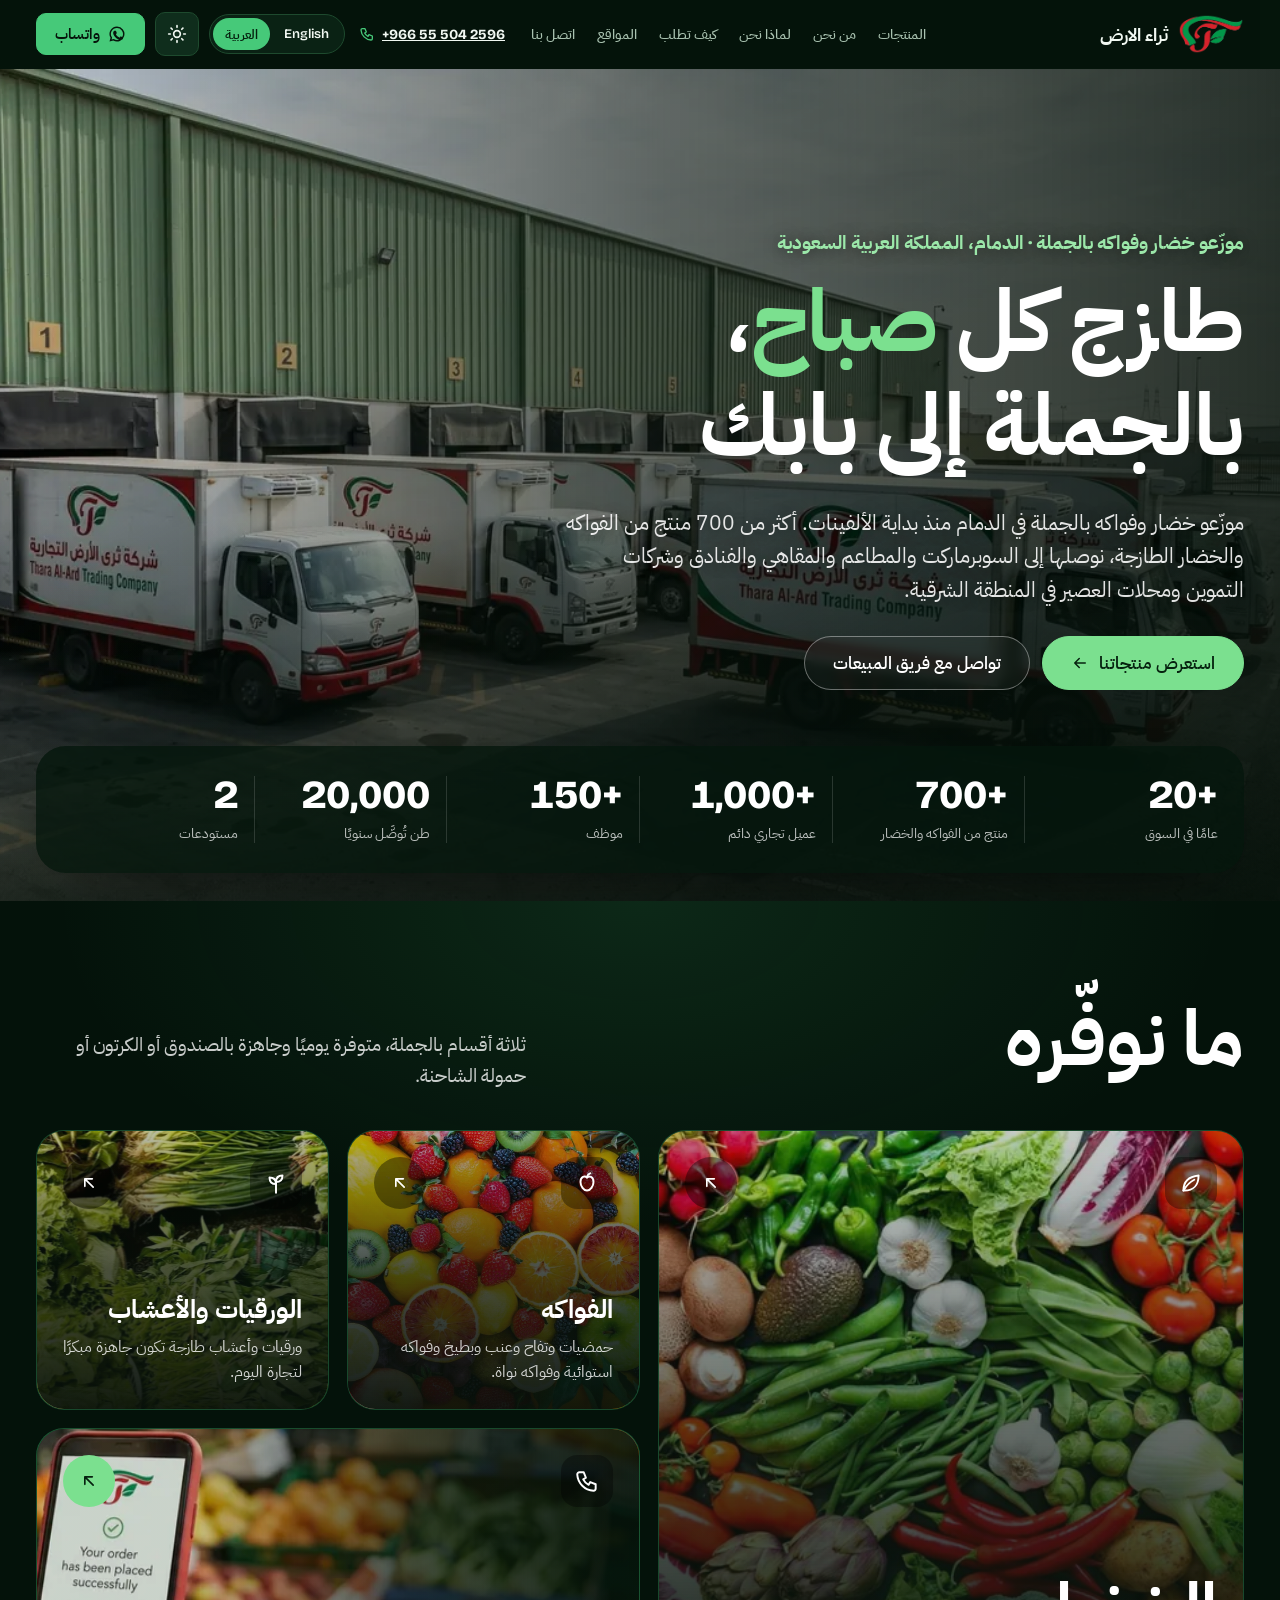
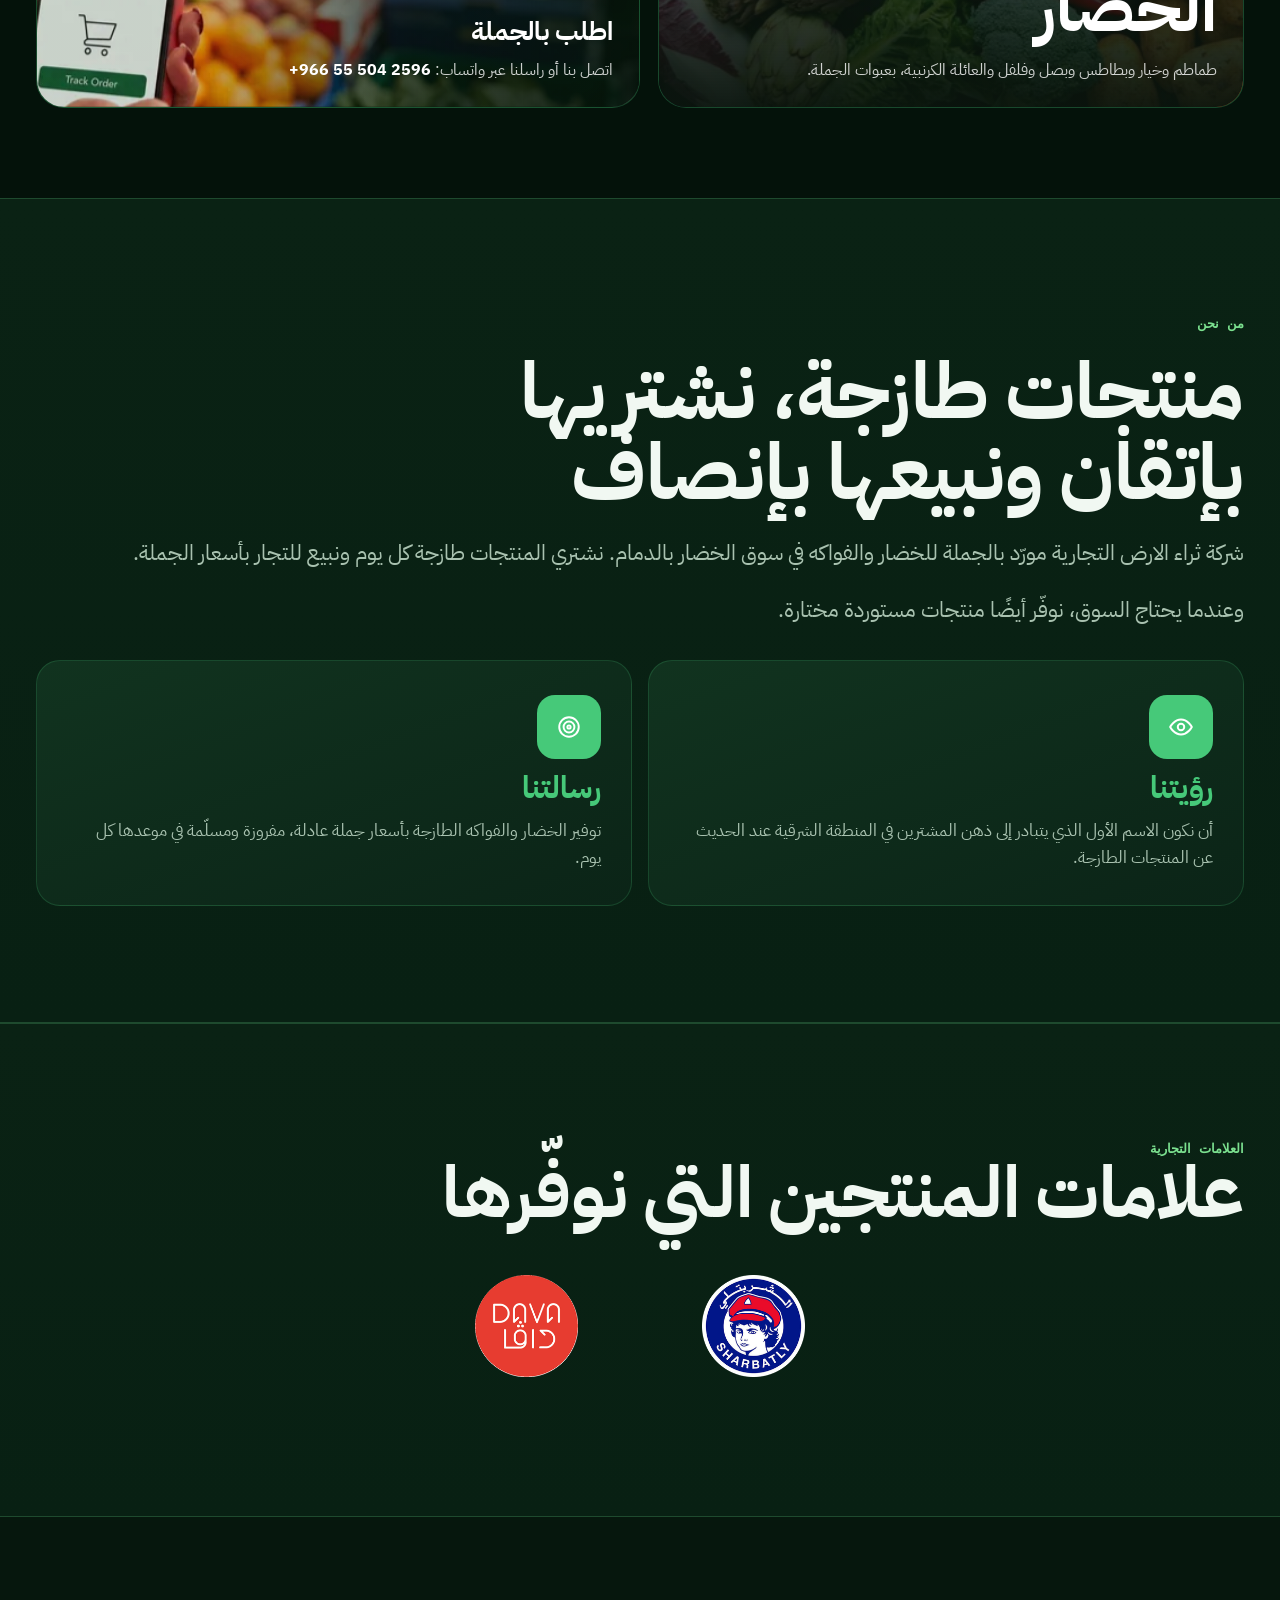
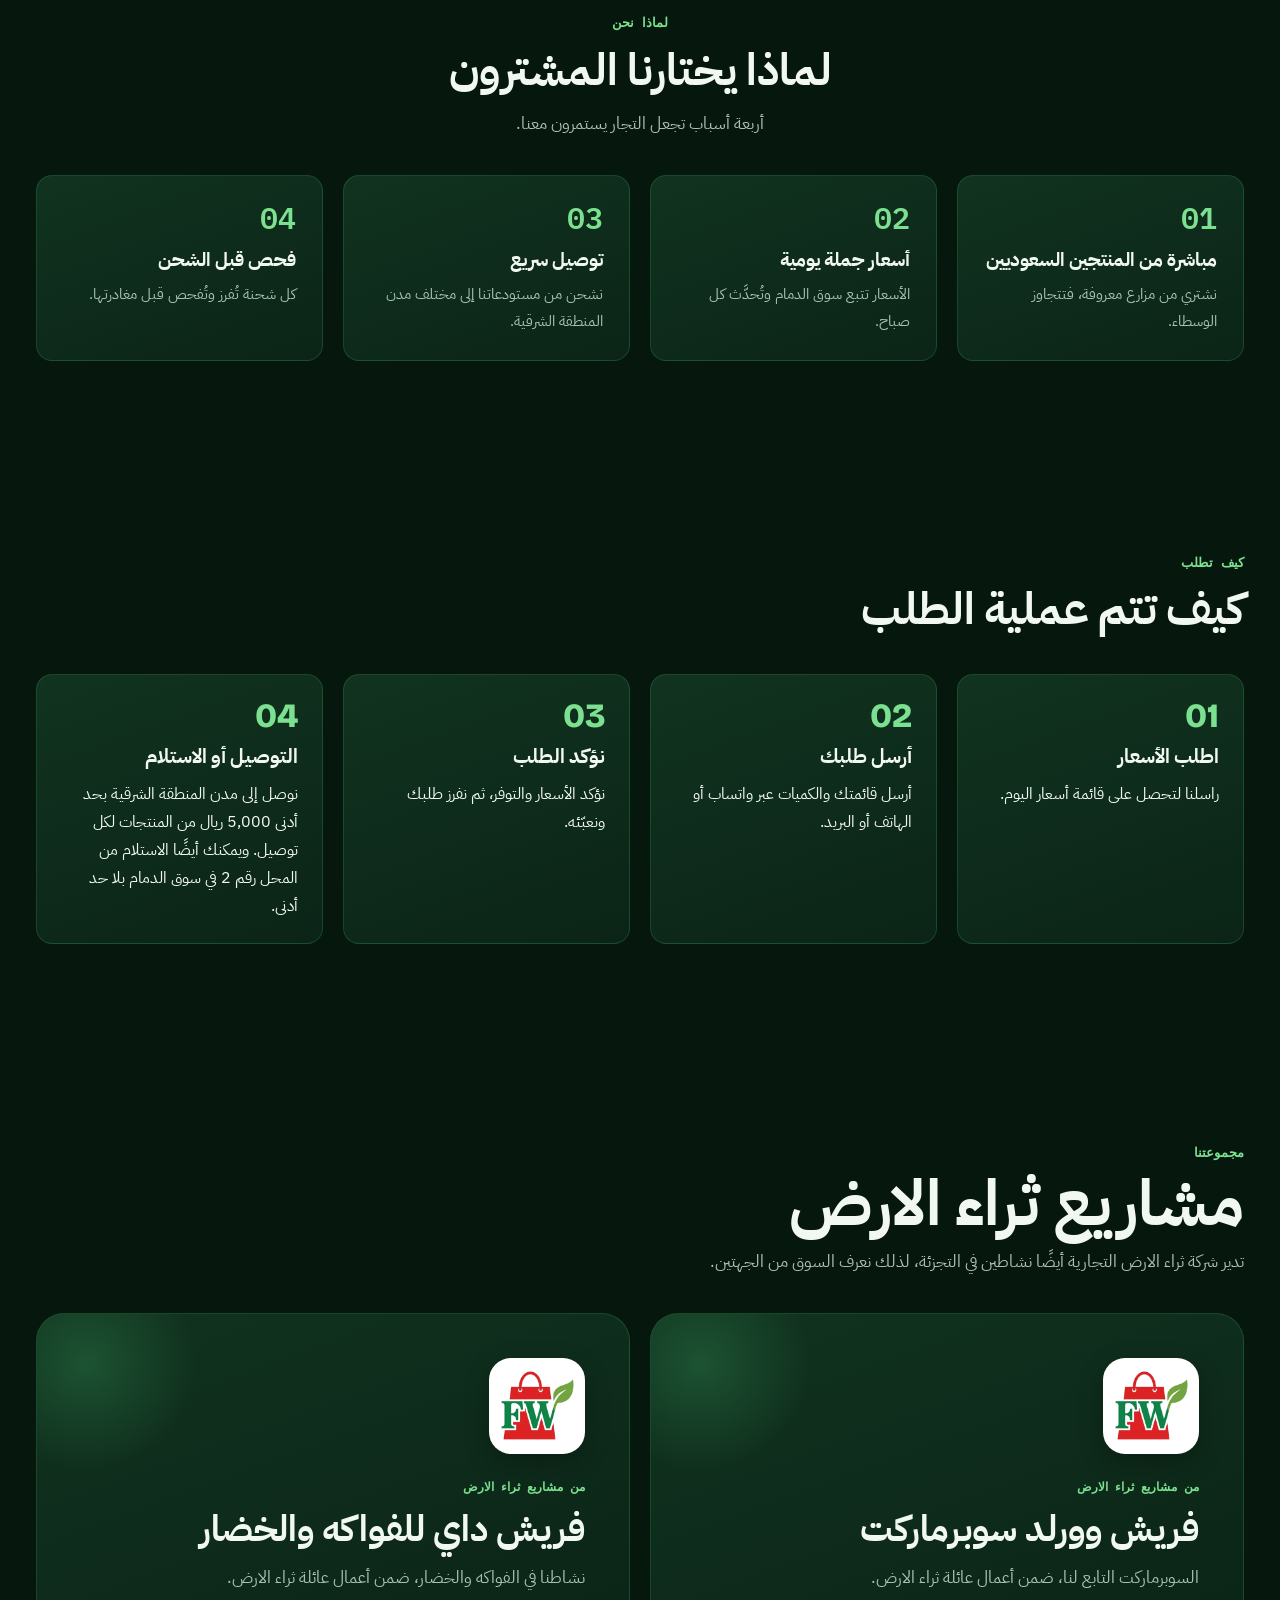
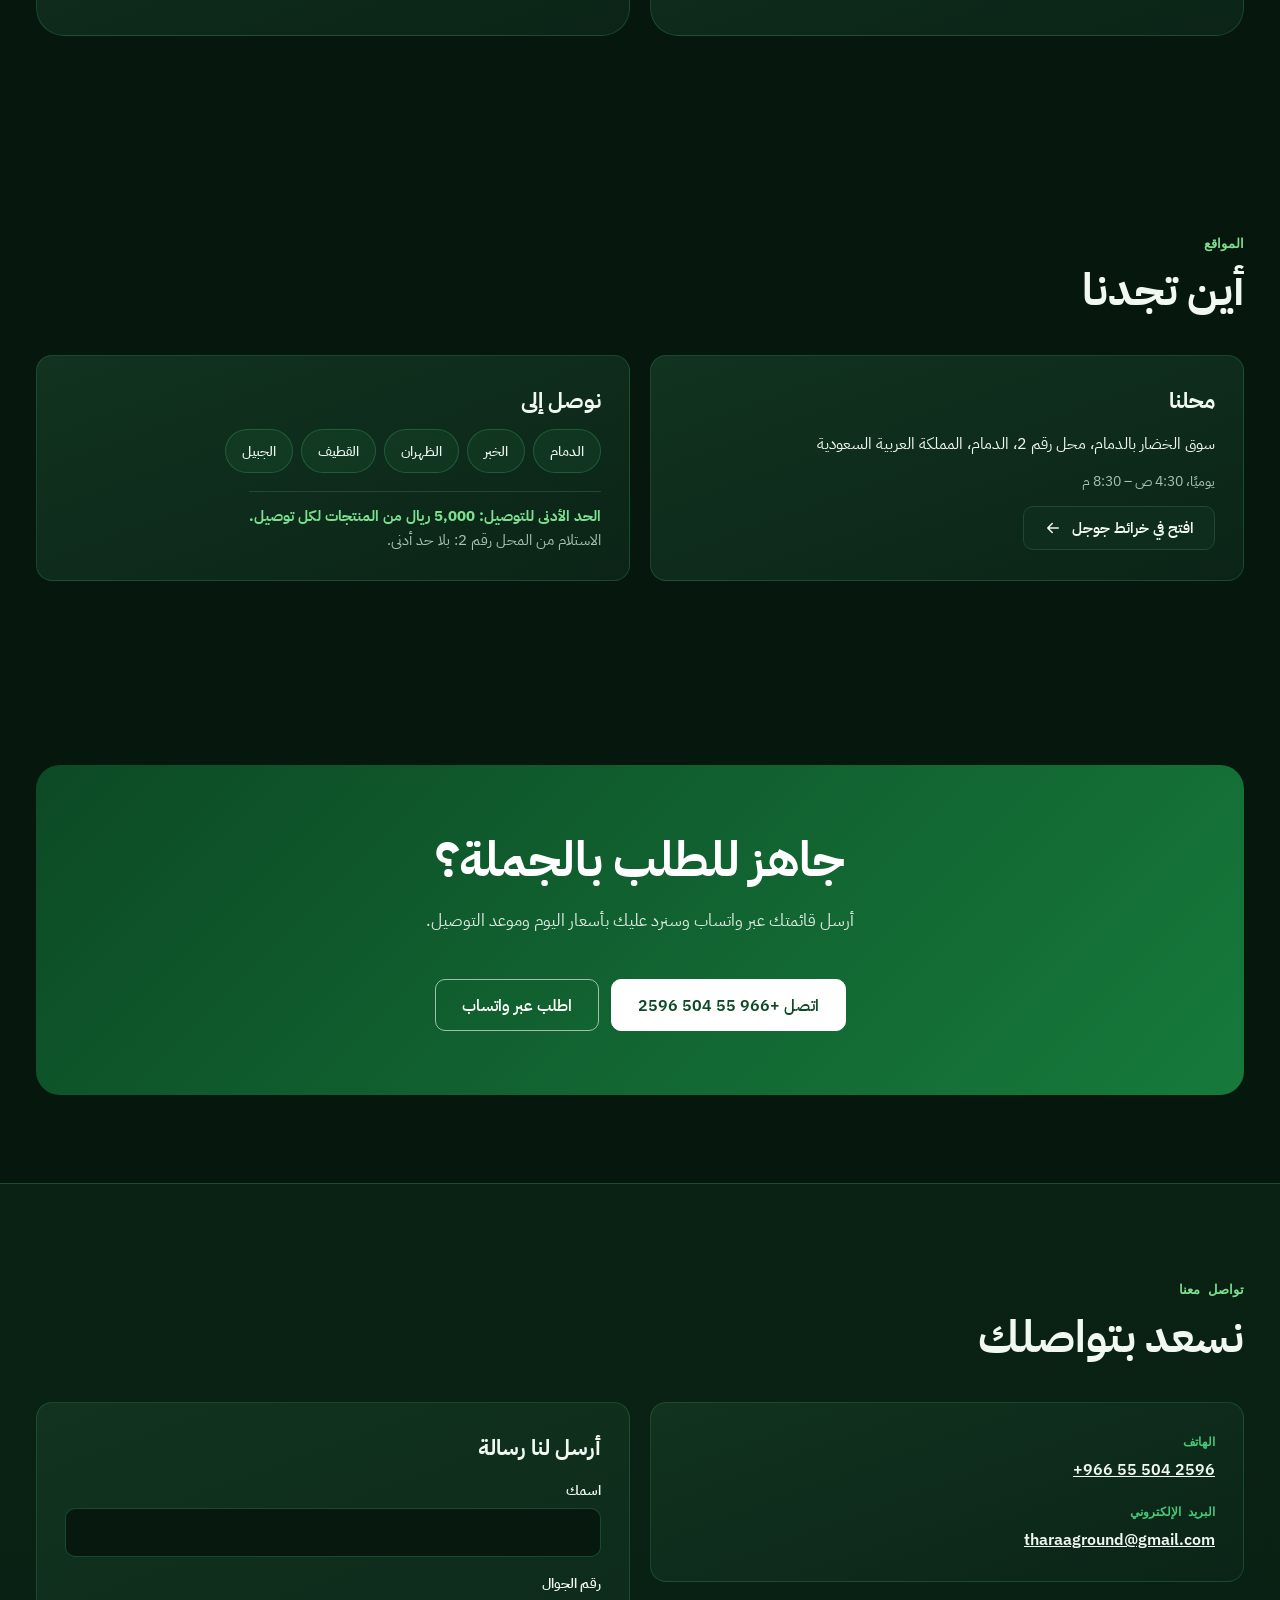
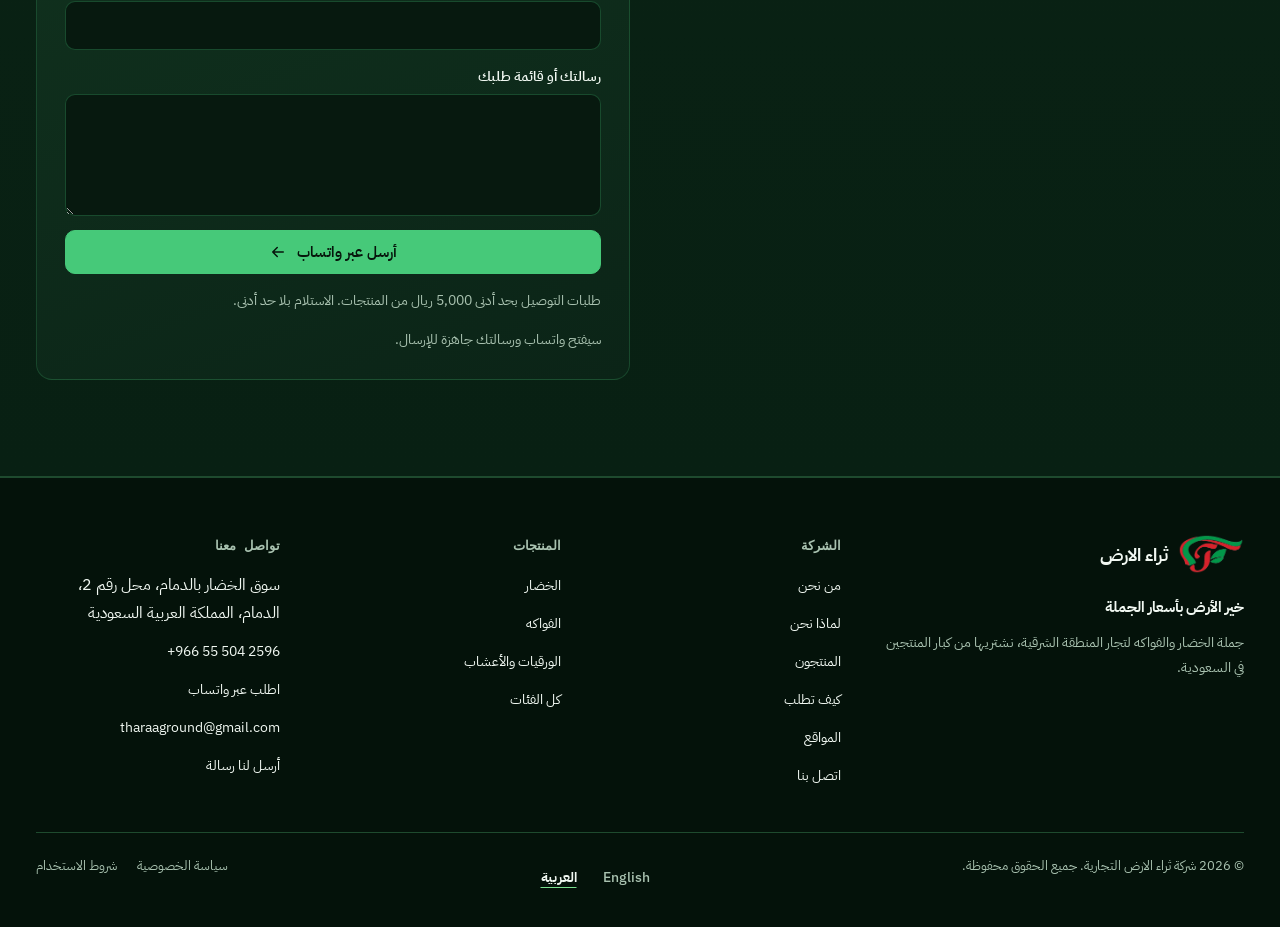
==== commit a08ea0fa: "Brands: stop repeating logos; remove unverified client text strip Co-Authored-By: Claude Haiku 5.5 <" ====
--- a/ar/index.html
+++ b/ar/index.html
@@ -20,10 +20,11 @@
 <link rel="stylesheet" href="https://fonts.googleapis.com/css2?family=Bricolage+Grotesque:wght@600;800&family=IBM+Plex+Mono:wght@500;600&family=IBM+Plex+Sans+Arabic:wght@400;500;600;700&family=IBM+Plex+Sans:wght@400;500;600&display=swap">
 <link rel="stylesheet" href="../assets/css/styles.css">
 <script>(function(){var d=document.documentElement;d.classList.add('js');var s=function(k){try{return localStorage.getItem(k)}catch(e){return null}};d.setAttribute('data-theme',s('theme')==='light'?'light':'dark');var l=d.getAttribute('data-page-lang');if(!l){l=s('lang');if(l!=='ar'&&l!=='en'){var n=(navigator.language||'en').toLowerCase();l=n.indexOf('ar')===0?'ar':'en'}}d.lang=l;d.dir=l==='ar'?'rtl':'ltr';if(l!=='en')d.classList.add('relang');setTimeout(function(){d.classList.add('reveal-all')},4000)})();</script>
+<script type="application/ld+json">{"@context":"https://schema.org","@type":["LocalBusiness","WholesaleStore"],"@id":"https://tharaground.netlify.app/#business","name":"شركة ثراء الارض التجارية","alternateName":"ثراء الارض","url":"https://tharaground.netlify.app/ar/","image":"https://tharaground.netlify.app/assets/img/logo.png","telephone":"+966555042596","email":"tharaaground@gmail.com","address":{"@type":"PostalAddress","streetAddress":"سوق الخضار بالدمام، محل رقم 2، الدمام، المملكة العربية السعودية","addressLocality":"Dammam","addressCountry":"SA"},"openingHoursSpecification":[{"@type":"OpeningHoursSpecification","dayOfWeek":["Monday","Tuesday","Wednesday","Thursday","Friday","Saturday","Sunday"],"opens":"04:30","closes":"20:30"}],"areaServed":[{"@type":"City","name":"الدمام"},{"@type":"City","name":"الخبر"},{"@type":"City","name":"الظهران"},{"@type":"City","name":"القطيف"},{"@type":"City","name":"الجبيل"}],"hasMap":"https://www.google.com/maps/search/?api=1&query=Dammam+Vegetable+Market","inLanguage":"ar"}</script>
 <noscript><style>.relang #app{visibility:visible}.js .reveal{opacity:1;transform:none}</style></noscript>
 </head>
 <body data-page="home" data-slug="" data-base="../" data-alt="../index.html">
-<div id="app"><a class="skip" href="#main">انتقل إلى المحتوى</a><header class="site-header" id="siteHeader"><div class="wrap hdr"><a class="logo" href="../ar/index.html"><img class="logo-mark" src="../assets/img/logo.png" alt="شعار ثراء الأرض" width="66" height="40"><span class="logo-text"><b>ثراء الارض</b><small>خير الأرض بأسعار الجملة</small></span></a><nav class="nav" id="nav" aria-label="التنقل الرئيسي"><div class="nav-dd"><a href="#supply">المنتجات</a><div class="mega" role="group" aria-label="المنتجات"><div class="mega-list"><a href="../ar/products/veg.html"><b>الخضار</b><span>طماطم وخيار وبطاطس وبصل وفلفل والعائلة الكرنبية، بعبوات الجملة.</span></a><a href="../ar/products/fruit.html"><b>الفواكه</b><span>حمضيات وتفاح وعنب وبطيخ وفواكه استوائية وفواكه نواة.</span></a><a href="../ar/products/leafy.html"><b>الورقيات والأعشاب</b><span>ورقيات وأعشاب طازجة تكون جاهزة مبكرًا لتجارة اليوم.</span></a></div><div class="mega-shop"><b>محلنا</b><span>سوق الخضار بالدمام، محل رقم 2، الدمام، المملكة العربية السعودية</span><a href="https://www.google.com/maps/search/?api=1&query=Dammam+Vegetable+Market" target="_blank" rel="noopener">افتح في خرائط جوجل</a></div></div></div><a href="#about">من نحن</a><a href="#why">لماذا نحن</a><a href="#how">كيف تطلب</a><a href="#locations">المواقع</a><a href="#contact">اتصل بنا</a><div class="nav-extra"><a class="nav-tel" href="tel:+966555042596" dir="ltr"><svg viewBox="0 0 24 24" width="16" height="16" fill="none" stroke="currentColor" stroke-width="2" stroke-linecap="round" stroke-linejoin="round" aria-hidden="true"><path d="M5 4h4l2 5-2.5 1.5a11 11 0 0 0 5 5L15 13l5 2v4a2 2 0 0 1-2 2A16 16 0 0 1 3 6a2 2 0 0 1 2-2z"/></svg>+966 55 504 2596</a><div class="lang-sw" role="group" aria-label="اللغة"><button type="button" data-lang="en" lang="en" aria-pressed="false">English</button><button type="button" data-lang="ar" lang="ar" aria-pressed="true">العربية</button></div></div><a class="btn primary nav-portal" href="https://wa.me/966555042596?text=%D9%85%D8%B1%D8%AD%D8%A8%D9%8B%D8%A7%D8%8C%20%D8%A3%D8%AD%D8%AA%D8%A7%D8%AC%20%D8%A5%D9%84%D9%89%20%D8%B9%D8%B1%D8%B6%20%D8%B3%D8%B9%D8%B1." target="_blank" rel="noopener">اطلب عبر واتساب</a></nav><div class="hdr-actions"><a class="hdr-phone" href="tel:+966555042596" dir="ltr"><svg viewBox="0 0 24 24" width="16" height="16" fill="none" stroke="currentColor" stroke-width="2" stroke-linecap="round" stroke-linejoin="round" aria-hidden="true"><path d="M5 4h4l2 5-2.5 1.5a11 11 0 0 0 5 5L15 13l5 2v4a2 2 0 0 1-2 2A16 16 0 0 1 3 6a2 2 0 0 1 2-2z"/></svg>+966 55 504 2596</a><div class="lang-sw" role="group" aria-label="اللغة"><button type="button" data-lang="en" lang="en" aria-pressed="false">English</button><button type="button" data-lang="ar" lang="ar" aria-pressed="true">العربية</button></div><button type="button" class="icon-btn theme-btn" id="themeBtn" aria-label="التبديل بين الوضع الداكن والفاتح"><svg viewBox="0 0 24 24" width="20" height="20" fill="none" stroke="currentColor" stroke-width="2" stroke-linecap="round" aria-hidden="true"><circle cx="12" cy="12" r="4"/><path d="M12 2v2M12 20v2M4.9 4.9l1.4 1.4M17.7 17.7l1.4 1.4M2 12h2M20 12h2M4.9 19.1l1.4-1.4M17.7 6.3l1.4-1.4"/></svg><svg viewBox="0 0 24 24" width="20" height="20" fill="none" stroke="currentColor" stroke-width="2" stroke-linecap="round" stroke-linejoin="round" aria-hidden="true"><path d="M21 12.8A9 9 0 1 1 11.2 3a7 7 0 0 0 9.8 9.8z"/></svg></button><a class="btn primary hdr-portal" href="https://wa.me/966555042596?text=%D9%85%D8%B1%D8%AD%D8%A8%D9%8B%D8%A7%D8%8C%20%D8%A3%D8%AD%D8%AA%D8%A7%D8%AC%20%D8%A5%D9%84%D9%89%20%D8%B9%D8%B1%D8%B6%20%D8%B3%D8%B9%D8%B1." target="_blank" rel="noopener"><svg viewBox="0 0 24 24" width="18" height="18" fill="currentColor" aria-hidden="true"><path d="M12 2a10 10 0 0 0-8.6 15.1L2 22l5-1.3A10 10 0 1 0 12 2zm0 2a8 8 0 1 1-4.2 14.8l-.4-.2-2.6.7.7-2.5-.3-.4A8 8 0 0 1 12 4zm-3 3.5c-.3 0-.7.1-1 .5-.4.5-1.1 1.2-1.1 2.8s1.2 3.2 1.3 3.4c.2.2 2.3 3.6 5.6 4.9 2.8 1.1 3.3.9 3.9.8.6 0 2-.8 2.2-1.6.3-.8.3-1.5.2-1.6-.1-.2-.3-.3-.7-.5l-2-1c-.3-.1-.5-.2-.7.2l-.9 1.1c-.2.2-.3.2-.7.1-.3-.2-1.4-.5-2.6-1.6-1-.9-1.6-2-1.8-2.3-.2-.3 0-.5.1-.7l.5-.6c.1-.2.2-.3.3-.5.1-.2 0-.4 0-.6l-.9-2.2c-.2-.5-.5-.5-.7-.5z"/></svg>واتساب</a><button type="button" class="icon-btn menu-btn" id="menuBtn" aria-expanded="false" aria-controls="nav" aria-label="فتح القائمة"><svg viewBox="0 0 24 24" width="22" height="22" fill="none" stroke="currentColor" stroke-width="2" stroke-linecap="round" aria-hidden="true"><path d="M4 7h16M4 12h16M4 17h16"/></svg><svg viewBox="0 0 24 24" width="22" height="22" fill="none" stroke="currentColor" stroke-width="2" stroke-linecap="round" aria-hidden="true"><path d="M6 6l12 12M18 6L6 18"/></svg></button></div></div></header><main id="main"><section class="hero" id="top" aria-labelledby="heroTitle"><div class="hero-media" aria-hidden="true"><img class="hero-img" src="../assets/img/hero.webp" alt="شاحنات توصيل ثراء الأرض في سوق الجملة بالدمام" width="1600" height="900" fetchpriority="high" decoding="async"></div><div class="hero-shade" aria-hidden="true"></div><div class="wrap hero-in"><div class="hero-copy" role="tabpanel"><p class="hero-eyebrow">موزّعو خضار وفواكه بالجملة · الدمام، المملكة العربية السعودية</p><h1 id="heroTitle">طازج كل <em class="accent">صباح</em>، بالجملة إلى بابك</h1><p class="lead" id="heroSub">موزّعو خضار وفواكه بالجملة في الدمام منذ بداية الألفينات. أكثر من 700 منتج من الفواكه والخضار الطازجة، نوصلها إلى السوبرماركت والمطاعم والمقاهي والفنادق وشركات التموين ومحلات العصير في المنطقة الشرقية.</p><div class="cta"><a class="btn primary lg" href="#supply">استعرض منتجاتنا<svg class="arr" viewBox="0 0 24 24" width="18" height="18" fill="none" stroke="currentColor" stroke-width="2" stroke-linecap="round" stroke-linejoin="round" aria-hidden="true"><path d="M5 12h14M13 6l6 6-6 6"/></svg></a><a class="btn outline lg" href="https://wa.me/966555042596?text=%D9%85%D8%B1%D8%AD%D8%A8%D9%8B%D8%A7%D8%8C%20%D8%A3%D8%AD%D8%AA%D8%A7%D8%AC%20%D8%A5%D9%84%D9%89%20%D8%B9%D8%B1%D8%B6%20%D8%B3%D8%B9%D8%B1." target="_blank" rel="noopener">تواصل مع فريق المبيعات</a></div></div><dl class="hero-stats" aria-label="أرقام رئيسية"><div class="stat"><dt>عامًا في السوق</dt><dd><span class="count" dir="ltr" data-to="20" data-suffix="+">20+</span></dd></div><div class="stat"><dt>منتج من الفواكه والخضار</dt><dd><span class="count" dir="ltr" data-to="700" data-suffix="+">700+</span></dd></div><div class="stat"><dt>عميل تجاري دائم</dt><dd><span class="count" dir="ltr" data-to="1000" data-suffix="+">1,000+</span></dd></div><div class="stat"><dt>موظف</dt><dd><span class="count" dir="ltr" data-to="150" data-suffix="+">150+</span></dd></div><div class="stat"><dt>طن تُوصَّل سنويًا</dt><dd><span class="count" dir="ltr" data-to="20000" data-suffix="">20,000</span></dd></div><div class="stat"><dt>مستودعات</dt><dd><span class="count" dir="ltr" data-to="2" data-suffix="">2</span></dd></div></dl></div></section><section class="sec dark" id="supply" aria-labelledby="supplyT"><div class="wrap"><div class="sup-head reveal"><h2 class="title" id="supplyT">ما نوفّره</h2><p>ثلاثة أقسام بالجملة، متوفرة يوميًا وجاهزة بالصندوق أو الكرتون أو حمولة الشاحنة.</p></div><div class="bento"><a class="bn bn-veg bn-big reveal" style="--i:0" href="../ar/products/veg.html"><span class="bn-bg" aria-hidden="true"><img src="../assets/img/vegetables.webp" data-fallback="../assets/img/cat/tomatoes.svg" alt="جملة الخضار الطازجة في ثراء الأرض بالدمام" width="800" height="600" loading="lazy" decoding="async"></span><span class="bn-top"><span class="bn-ic"><svg viewBox="0 0 24 24" width="26" height="26" fill="none" stroke="currentColor" stroke-width="1.8" stroke-linecap="round" stroke-linejoin="round" aria-hidden="true"><path d="M5 19c0-8 5-13 14-14 0 9-5 14-13 14z"/><path d="M5 19c3-5 6-8 10-10"/></svg></span><span class="bn-go"><svg class="ur" viewBox="0 0 24 24" width="20" height="20" fill="none" stroke="currentColor" stroke-width="2" stroke-linecap="round" stroke-linejoin="round" aria-hidden="true"><path d="M7 17L17 7M8 7h9v9"/></svg></span></span><span class="bn-body"><span class="bn-t">الخضار</span><span class="bn-d">طماطم وخيار وبطاطس وبصل وفلفل والعائلة الكرنبية، بعبوات الجملة.</span></span></a><a class="bn bn-fruit reveal" style="--i:1" href="../ar/products/fruit.html"><span class="bn-bg" aria-hidden="true"><img src="../assets/img/fruits.webp" data-fallback="../assets/img/cat/citrus.svg" alt="جملة الفواكه الطازجة في ثراء الأرض بالدمام" width="800" height="600" loading="lazy" decoding="async"></span><span class="bn-top"><span class="bn-ic"><svg viewBox="0 0 24 24" width="26" height="26" fill="none" stroke="currentColor" stroke-width="1.8" stroke-linecap="round" stroke-linejoin="round" aria-hidden="true"><path d="M12 7c-2-2-6-1-6 4 0 4 3 8 6 8s6-4 6-8c0-5-4-6-6-4z"/><path d="M12 7c0-2 1-3 3-4"/></svg></span><span class="bn-go"><svg class="ur" viewBox="0 0 24 24" width="20" height="20" fill="none" stroke="currentColor" stroke-width="2" stroke-linecap="round" stroke-linejoin="round" aria-hidden="true"><path d="M7 17L17 7M8 7h9v9"/></svg></span></span><span class="bn-body"><span class="bn-t">الفواكه</span><span class="bn-d">حمضيات وتفاح وعنب وبطيخ وفواكه استوائية وفواكه نواة.</span></span></a><a class="bn bn-leafy reveal" style="--i:2" href="../ar/products/leafy.html"><span class="bn-bg" aria-hidden="true"><img src="../assets/img/leafy.webp" data-fallback="../assets/img/cat/leafy-herbs.svg" alt="الورقيات والأعشاب الطازجة في ثراء الأرض بالدمام" width="800" height="600" loading="lazy" decoding="async"></span><span class="bn-top"><span class="bn-ic"><svg viewBox="0 0 24 24" width="26" height="26" fill="none" stroke="currentColor" stroke-width="1.8" stroke-linecap="round" stroke-linejoin="round" aria-hidden="true"><path d="M12 21V9"/><path d="M12 13c-4 0-6-2-6-6 4 0 6 2 6 6z"/><path d="M12 11c0-4 2-6 6-6 0 4-2 6-6 6z"/></svg></span><span class="bn-go"><svg class="ur" viewBox="0 0 24 24" width="20" height="20" fill="none" stroke="currentColor" stroke-width="2" stroke-linecap="round" stroke-linejoin="round" aria-hidden="true"><path d="M7 17L17 7M8 7h9v9"/></svg></span></span><span class="bn-body"><span class="bn-t">الورقيات والأعشاب</span><span class="bn-d">ورقيات وأعشاب طازجة تكون جاهزة مبكرًا لتجارة اليوم.</span></span></a><a class="bn bn-order reveal" style="--i:4" href="tel:+966555042596"><span class="bn-bg" aria-hidden="true"><img src="../assets/img/order.webp" alt="طلب الفواكه والخضار الطازجة بالهاتف من ثراء الأرض" width="800" height="446" loading="lazy" decoding="async"></span><span class="bn-top"><span class="bn-ic"><svg viewBox="0 0 24 24" width="26" height="26" fill="none" stroke="currentColor" stroke-width="1.8" stroke-linecap="round" stroke-linejoin="round" aria-hidden="true"><path d="M5 4h4l2 5-2.5 1.5a11 11 0 0 0 5 5L15 13l5 2v4a2 2 0 0 1-2 2A16 16 0 0 1 3 6a2 2 0 0 1 2-2z"/></svg></span><span class="bn-go acc"><svg class="ur" viewBox="0 0 24 24" width="20" height="20" fill="none" stroke="currentColor" stroke-width="2" stroke-linecap="round" stroke-linejoin="round" aria-hidden="true"><path d="M7 17L17 7M8 7h9v9"/></svg></span></span><span class="bn-body"><span class="bn-t">اطلب بالجملة</span><span class="bn-d">اتصل بنا أو راسلنا عبر واتساب: <b dir="ltr">+966 55 504 2596</b></span></span></a></div></div></section><section class="sec alt" id="about" aria-labelledby="aboutT"><div class="wrap about-grid about-solo"><div class="about-text reveal"><p class="eyebrow">من نحن</p><h2 class="title" id="aboutT">منتجات طازجة، نشتريها بإتقان ونبيعها بإنصاف</h2><p>شركة ثراء الارض التجارية مورّد بالجملة للخضار والفواكه في سوق الخضار بالدمام. نشتري المنتجات طازجة كل يوم ونبيع للتجار بأسعار الجملة.</p><p>وعندما يحتاج السوق، نوفّر أيضًا منتجات مستوردة مختارة.</p><div class="vm"><div class="card vm-card"><span class="vm-ic" aria-hidden="true"><svg viewBox="0 0 24 24" width="26" height="26" fill="none" stroke="currentColor" stroke-width="1.8" stroke-linecap="round" stroke-linejoin="round"><path d="M2 12s3.6-7 10-7 10 7 10 7-3.6 7-10 7S2 12 2 12z"/><circle cx="12" cy="12" r="3"/></svg></span><h3>رؤيتنا</h3><p>أن نكون الاسم الأول الذي يتبادر إلى ذهن المشترين في المنطقة الشرقية عند الحديث عن المنتجات الطازجة.</p></div><div class="card vm-card"><span class="vm-ic" aria-hidden="true"><svg viewBox="0 0 24 24" width="26" height="26" fill="none" stroke="currentColor" stroke-width="1.8" stroke-linecap="round" stroke-linejoin="round"><circle cx="12" cy="12" r="9"/><circle cx="12" cy="12" r="5"/><circle cx="12" cy="12" r="1.5"/></svg></span><h3>رسالتنا</h3><p>توفير الخضار والفواكه الطازجة بأسعار جملة عادلة، مفروزة ومسلّمة في موعدها كل يوم.</p></div></div></div></div></section><section class="sec alt" id="brands" aria-labelledby="brandsT"><div class="wrap"><div class="sec-head row reveal"><div><p class="eyebrow">العلامات التجارية</p><h2 class="title" id="brandsT">علامات المنتجين التي نوفّرها</h2></div></div></div><div class="mq-wrap"><div class="marquee " dir="ltr"><div class="marquee-track"><ul role="list" aria-label="علامات المنتجين التي نوفّرها"><li><img class="logo-img" src="../assets/img/sharbatly.png" alt="Sharbatly Fruit" loading="lazy" height="40"></li><li><img class="logo-img" src="../assets/img/dawa.png" alt="Dawa Agriculture" loading="lazy" height="40"></li><li><img class="logo-img" src="../assets/img/sharbatly.png" alt="Sharbatly Fruit" loading="lazy" height="40"></li><li><img class="logo-img" src="../assets/img/dawa.png" alt="Dawa Agriculture" loading="lazy" height="40"></li><li><img class="logo-img" src="../assets/img/sharbatly.png" alt="Sharbatly Fruit" loading="lazy" height="40"></li><li><img class="logo-img" src="../assets/img/dawa.png" alt="Dawa Agriculture" loading="lazy" height="40"></li><li><img class="logo-img" src="../assets/img/sharbatly.png" alt="Sharbatly Fruit" loading="lazy" height="40"></li><li><img class="logo-img" src="../assets/img/dawa.png" alt="Dawa Agriculture" loading="lazy" height="40"></li></ul><ul aria-hidden="true"><li><img class="logo-img" src="../assets/img/sharbatly.png" alt="Sharbatly Fruit" loading="lazy" height="40"></li><li><img class="logo-img" src="../assets/img/dawa.png" alt="Dawa Agriculture" loading="lazy" height="40"></li><li><img class="logo-img" src="../assets/img/sharbatly.png" alt="Sharbatly Fruit" loading="lazy" height="40"></li><li><img class="logo-img" src="../assets/img/dawa.png" alt="Dawa Agriculture" loading="lazy" height="40"></li><li><img class="logo-img" src="../assets/img/sharbatly.png" alt="Sharbatly Fruit" loading="lazy" height="40"></li><li><img class="logo-img" src="../assets/img/dawa.png" alt="Dawa Agriculture" loading="lazy" height="40"></li><li><img class="logo-img" src="../assets/img/sharbatly.png" alt="Sharbatly Fruit" loading="lazy" height="40"></li><li><img class="logo-img" src="../assets/img/dawa.png" alt="Dawa Agriculture" loading="lazy" height="40"></li></ul></div></div></div><div class="wrap"><h3 class="clients-h reveal">يثق بنا مشترون في مختلف أنحاء المنطقة الشرقية</h3></div><div class="mq-wrap"><div class="marquee rev" dir="ltr"><div class="marquee-track"><ul role="list" aria-label="يثق بنا مشترون في مختلف أنحاء المنطقة الشرقية"><li><span class="logo-chip">FRESH DAY SUPERMARKETS</span></li><li><span class="logo-tile"><img class="logo-img" src="../assets/img/freshday.png" alt="Fresh Day Fruits and Vegetables" loading="lazy" height="72"></span></li><li><span class="logo-chip">SUAIDI COMPANY</span></li><li><span class="logo-chip">FRESH DAY SUPERMARKETS</span></li><li><span class="logo-tile"><img class="logo-img" src="../assets/img/freshday.png" alt="Fresh Day Fruits and Vegetables" loading="lazy" height="72"></span></li><li><span class="logo-chip">SUAIDI COMPANY</span></li></ul><ul aria-hidden="true"><li><span class="logo-chip">FRESH DAY SUPERMARKETS</span></li><li><span class="logo-tile"><img class="logo-img" src="../assets/img/freshday.png" alt="Fresh Day Fruits and Vegetables" loading="lazy" height="72"></span></li><li><span class="logo-chip">SUAIDI COMPANY</span></li><li><span class="logo-chip">FRESH DAY SUPERMARKETS</span></li><li><span class="logo-tile"><img class="logo-img" src="../assets/img/freshday.png" alt="Fresh Day Fruits and Vegetables" loading="lazy" height="72"></span></li><li><span class="logo-chip">SUAIDI COMPANY</span></li></ul></div></div></div></section><section class="sec" id="why" aria-labelledby="whyT"><div class="wrap"><div class="sec-head reveal center"><p class="eyebrow">لماذا نحن</p><h2 class="title" id="whyT">لماذا يختارنا المشترون</h2><p class="sub">أربعة أسباب تجعل التجار يستمرون معنا.</p></div><div class="grid-4"><article class="card info-card reveal" style="--i:0"><span class="why-n">01</span><h3>مباشرة من المنتجين السعوديين</h3><p>نشتري من مزارع معروفة، فتتجاوز الوسطاء.</p></article><article class="card info-card reveal" style="--i:1"><span class="why-n">02</span><h3>أسعار جملة يومية</h3><p>الأسعار تتبع سوق الدمام وتُحدَّث كل صباح.</p></article><article class="card info-card reveal" style="--i:2"><span class="why-n">03</span><h3>توصيل سريع</h3><p>نشحن من مستودعاتنا إلى مختلف مدن المنطقة الشرقية.</p></article><article class="card info-card reveal" style="--i:3"><span class="why-n">04</span><h3>فحص قبل الشحن</h3><p>كل شحنة تُفرز وتُفحص قبل مغادرتها.</p></article></div></div></section><section class="sec" id="how" aria-labelledby="howT"><div class="wrap"><div class="sec-head reveal"><p class="eyebrow">كيف تطلب</p><h2 class="title" id="howT">كيف تتم عملية الطلب</h2></div><ol class="steps" role="list"><li class="step card reveal" style="--i:0"><span class="step-n">01</span><h3>اطلب الأسعار</h3><p>راسلنا لتحصل على قائمة أسعار اليوم.</p></li><li class="step card reveal" style="--i:1"><span class="step-n">02</span><h3>أرسل طلبك</h3><p>أرسل قائمتك والكميات عبر واتساب أو الهاتف أو البريد.</p></li><li class="step card reveal" style="--i:2"><span class="step-n">03</span><h3>نؤكد الطلب</h3><p>نؤكد الأسعار والتوفر، ثم نفرز طلبك ونعبّئه.</p></li><li class="step card reveal" style="--i:3"><span class="step-n">04</span><h3>التوصيل أو الاستلام</h3><p>نوصل إلى مدن المنطقة الشرقية بحد أدنى 5,000 ريال من المنتجات لكل توصيل. ويمكنك أيضًا الاستلام من المحل رقم 2 في سوق الدمام بلا حد أدنى.</p></li></ol></div></section><section class="sec" id="ventures" aria-labelledby="grpT"><div class="wrap"><div class="sec-head reveal"><p class="eyebrow">مجموعتنا</p><h2 class="title" id="grpT">مشاريع ثراء الارض</h2><p class="sub">تدير شركة ثراء الارض التجارية أيضًا نشاطين في التجزئة، لذلك نعرف السوق من الجهتين.</p></div><div class="grid-2 vent-grid"><article class="card vent-card reveal" style="--i:0"><span class="vent-logo"><img src="../assets/img/freshday.png" alt="شعار فريش داي للفواكه والخضار" width="417" height="398" loading="lazy" decoding="async"></span><p class="vent-tag">من مشاريع ثراء الارض</p><h3>فريش وورلد سوبرماركت</h3><p>السوبرماركت التابع لنا، ضمن أعمال عائلة ثراء الارض.</p></article><article class="card vent-card reveal" style="--i:1"><span class="vent-logo"><img src="../assets/img/freshday.png" alt="شعار فريش داي للفواكه والخضار" width="417" height="398" loading="lazy" decoding="async"></span><p class="vent-tag">من مشاريع ثراء الارض</p><h3>فريش داي للفواكه والخضار</h3><p>نشاطنا في الفواكه والخضار، ضمن أعمال عائلة ثراء الارض.</p></article></div></div></section><section class="sec" id="locations" aria-labelledby="locT"><div class="wrap"><div class="sec-head reveal"><p class="eyebrow">المواقع</p><h2 class="title" id="locT">أين تجدنا</h2></div><div class="grid-2"><article class="card loc-card reveal"><h3>محلنا</h3><p>سوق الخضار بالدمام، محل رقم 2، الدمام، المملكة العربية السعودية</p><p class="muted">يوميًا، 4:30 ص – 8:30 م</p><a class="btn" href="https://www.google.com/maps/search/?api=1&query=Dammam+Vegetable+Market" target="_blank" rel="noopener">افتح في خرائط جوجل<svg class="arr" viewBox="0 0 24 24" width="18" height="18" fill="none" stroke="currentColor" stroke-width="2" stroke-linecap="round" stroke-linejoin="round" aria-hidden="true"><path d="M5 12h14M13 6l6 6-6 6"/></svg></a></article><article class="card loc-card reveal" style="--i:1"><h3>نوصل إلى</h3><ul class="chips" role="list"><li class="chip">الدمام</li><li class="chip">الخبر</li><li class="chip">الظهران</li><li class="chip">القطيف</li><li class="chip">الجبيل</li></ul><p class="order-min"><strong>الحد الأدنى للتوصيل: 5,000 ريال من المنتجات لكل توصيل.</strong><br>الاستلام من المحل رقم 2: بلا حد أدنى.</p></article></div></div></section><section class="cta-band" id="order" aria-labelledby="ctaT"><div class="wrap"><div class="cta-in reveal"><h2 id="ctaT">جاهز للطلب بالجملة؟</h2><p>أرسل قائمتك عبر واتساب وسنرد عليك بأسعار اليوم وموعد التوصيل.</p><div class="cta"><a class="btn light lg" href="tel:+966555042596" dir="ltr">اتصل +966 55 504 2596</a><a class="btn ghost-light lg" href="https://wa.me/966555042596?text=%D9%85%D8%B1%D8%AD%D8%A8%D9%8B%D8%A7%D8%8C%20%D8%A3%D8%AD%D8%AA%D8%A7%D8%AC%20%D8%A5%D9%84%D9%89%20%D8%B9%D8%B1%D8%B6%20%D8%B3%D8%B9%D8%B1." target="_blank" rel="noopener">اطلب عبر واتساب</a></div></div></div></section><section class="sec alt" id="contact" aria-labelledby="contactT"><div class="wrap"><div class="sec-head reveal"><p class="eyebrow">تواصل معنا</p><h2 class="title" id="contactT">نسعد بتواصلك</h2></div><div class="grid-2 contact-grid"><dl class="contact-list card reveal"><div><dt>الهاتف</dt><dd><a href="tel:+966555042596" dir="ltr">+966 55 504 2596</a></dd></div><div><dt>البريد الإلكتروني</dt><dd><a href="mailto:tharaaground@gmail.com">tharaaground@gmail.com</a></dd></div></dl><form class="card contact-form reveal" id="contactForm" name="contact" method="POST" data-netlify="true" style="--i:1"><input type="hidden" name="form-name" value="contact"><h3>أرسل لنا رسالة</h3><label>اسمك<input name="name" autocomplete="name" required></label><label>رقم الجوال<input name="phone" type="tel" autocomplete="tel" dir="ltr"></label><label>رسالتك أو قائمة طلبك<textarea name="msg" rows="4" required></textarea></label><button class="btn primary" type="submit">أرسل عبر واتساب<svg class="arr" viewBox="0 0 24 24" width="18" height="18" fill="none" stroke="currentColor" stroke-width="2" stroke-linecap="round" stroke-linejoin="round" aria-hidden="true"><path d="M5 12h14M13 6l6 6-6 6"/></svg></button><p class="muted">طلبات التوصيل بحد أدنى 5,000 ريال من المنتجات. الاستلام بلا حد أدنى.</p><p class="muted">سيفتح واتساب ورسالتك جاهزة للإرسال.</p><p class="form-status" id="formStatus" role="status" aria-live="polite"></p></form></div></div></section></main><footer class="site-footer"><div class="wrap"><div class="foot-grid"><div class="foot-brand"><a class="logo" href="../ar/index.html"><img class="logo-mark" src="../assets/img/logo.png" alt="شعار ثراء الأرض" width="66" height="40" loading="lazy"><span class="logo-text"><b>ثراء الارض</b></span></a><p class="foot-tag">خير الأرض بأسعار الجملة</p><p>جملة الخضار والفواكه لتجار المنطقة الشرقية، نشتريها من كبار المنتجين في السعودية.</p></div><div><h2 class="foot-h">الشركة</h2><ul><li><a href="#about">من نحن</a></li><li><a href="#why">لماذا نحن</a></li><li><a href="#brands">المنتجون</a></li><li><a href="#how">كيف تطلب</a></li><li><a href="#locations">المواقع</a></li><li><a href="#contact">اتصل بنا</a></li></ul></div><div><h2 class="foot-h">المنتجات</h2><ul><li><a href="../ar/products/veg.html">الخضار</a></li><li><a href="../ar/products/fruit.html">الفواكه</a></li><li><a href="../ar/products/leafy.html">الورقيات والأعشاب</a></li><li><a href="#supply">كل الفئات</a></li></ul></div><div><h2 class="foot-h">تواصل معنا</h2><ul class="foot-contact"><li>سوق الخضار بالدمام، محل رقم 2، الدمام، المملكة العربية السعودية</li><li><a href="tel:+966555042596" dir="ltr">+966 55 504 2596</a></li><li><a href="https://wa.me/966555042596?text=%D9%85%D8%B1%D8%AD%D8%A8%D9%8B%D8%A7%D8%8C%20%D8%A3%D8%AD%D8%AA%D8%A7%D8%AC%20%D8%A5%D9%84%D9%89%20%D8%B9%D8%B1%D8%B6%20%D8%B3%D8%B9%D8%B1." target="_blank" rel="noopener">اطلب عبر واتساب</a></li><li><a href="mailto:tharaaground@gmail.com">tharaaground@gmail.com</a></li><li><a href="#contact">أرسل لنا رسالة</a></li></ul></div></div><div class="foot-bottom"><p>© 2026 شركة ثراء الارض التجارية. جميع الحقوق محفوظة.</p><div class="foot-lang" role="group" aria-label="اللغة"><button type="button" data-lang="en" lang="en" aria-pressed="false">English</button><button type="button" data-lang="ar" lang="ar" aria-pressed="true">العربية</button></div><p class="foot-legal"><a href="../ar/privacy.html">سياسة الخصوصية</a><a href="../ar/terms.html">شروط الاستخدام</a></p></div></div></footer></div>
+<div id="app"><a class="skip" href="#main">انتقل إلى المحتوى</a><header class="site-header" id="siteHeader"><div class="wrap hdr"><a class="logo" href="../ar/index.html"><img class="logo-mark" src="../assets/img/logo.png" alt="شعار ثراء الأرض" width="66" height="40"><span class="logo-text"><b>ثراء الارض</b><small>خير الأرض بأسعار الجملة</small></span></a><nav class="nav" id="nav" aria-label="التنقل الرئيسي"><div class="nav-dd"><a href="#supply">المنتجات</a><div class="mega" role="group" aria-label="المنتجات"><div class="mega-list"><a href="../ar/products/veg.html"><b>الخضار</b><span>طماطم وخيار وبطاطس وبصل وفلفل والعائلة الكرنبية، بعبوات الجملة.</span></a><a href="../ar/products/fruit.html"><b>الفواكه</b><span>حمضيات وتفاح وعنب وبطيخ وفواكه استوائية وفواكه نواة.</span></a><a href="../ar/products/leafy.html"><b>الورقيات والأعشاب</b><span>ورقيات وأعشاب طازجة تكون جاهزة مبكرًا لتجارة اليوم.</span></a></div><div class="mega-shop"><b>محلنا</b><span>سوق الخضار بالدمام، محل رقم 2، الدمام، المملكة العربية السعودية</span><a href="https://www.google.com/maps/search/?api=1&query=Dammam+Vegetable+Market" target="_blank" rel="noopener">افتح في خرائط جوجل</a></div></div></div><a href="#about">من نحن</a><a href="#why">لماذا نحن</a><a href="#how">كيف تطلب</a><a href="#locations">المواقع</a><a href="#contact">اتصل بنا</a><div class="nav-extra"><a class="nav-tel" href="tel:+966555042596" dir="ltr"><svg viewBox="0 0 24 24" width="16" height="16" fill="none" stroke="currentColor" stroke-width="2" stroke-linecap="round" stroke-linejoin="round" aria-hidden="true"><path d="M5 4h4l2 5-2.5 1.5a11 11 0 0 0 5 5L15 13l5 2v4a2 2 0 0 1-2 2A16 16 0 0 1 3 6a2 2 0 0 1 2-2z"/></svg>+966 55 504 2596</a><div class="lang-sw" role="group" aria-label="اللغة"><button type="button" data-lang="en" lang="en" aria-pressed="false">English</button><button type="button" data-lang="ar" lang="ar" aria-pressed="true">العربية</button></div></div><a class="btn primary nav-portal" href="https://wa.me/966555042596?text=%D9%85%D8%B1%D8%AD%D8%A8%D9%8B%D8%A7%D8%8C%20%D8%A3%D8%AD%D8%AA%D8%A7%D8%AC%20%D8%A5%D9%84%D9%89%20%D8%B9%D8%B1%D8%B6%20%D8%B3%D8%B9%D8%B1." target="_blank" rel="noopener">اطلب عبر واتساب</a></nav><div class="hdr-actions"><a class="hdr-phone" href="tel:+966555042596" dir="ltr"><svg viewBox="0 0 24 24" width="16" height="16" fill="none" stroke="currentColor" stroke-width="2" stroke-linecap="round" stroke-linejoin="round" aria-hidden="true"><path d="M5 4h4l2 5-2.5 1.5a11 11 0 0 0 5 5L15 13l5 2v4a2 2 0 0 1-2 2A16 16 0 0 1 3 6a2 2 0 0 1 2-2z"/></svg>+966 55 504 2596</a><div class="lang-sw" role="group" aria-label="اللغة"><button type="button" data-lang="en" lang="en" aria-pressed="false">English</button><button type="button" data-lang="ar" lang="ar" aria-pressed="true">العربية</button></div><button type="button" class="icon-btn theme-btn" id="themeBtn" aria-label="التبديل بين الوضع الداكن والفاتح"><svg viewBox="0 0 24 24" width="20" height="20" fill="none" stroke="currentColor" stroke-width="2" stroke-linecap="round" aria-hidden="true"><circle cx="12" cy="12" r="4"/><path d="M12 2v2M12 20v2M4.9 4.9l1.4 1.4M17.7 17.7l1.4 1.4M2 12h2M20 12h2M4.9 19.1l1.4-1.4M17.7 6.3l1.4-1.4"/></svg><svg viewBox="0 0 24 24" width="20" height="20" fill="none" stroke="currentColor" stroke-width="2" stroke-linecap="round" stroke-linejoin="round" aria-hidden="true"><path d="M21 12.8A9 9 0 1 1 11.2 3a7 7 0 0 0 9.8 9.8z"/></svg></button><a class="btn primary hdr-portal" href="https://wa.me/966555042596?text=%D9%85%D8%B1%D8%AD%D8%A8%D9%8B%D8%A7%D8%8C%20%D8%A3%D8%AD%D8%AA%D8%A7%D8%AC%20%D8%A5%D9%84%D9%89%20%D8%B9%D8%B1%D8%B6%20%D8%B3%D8%B9%D8%B1." target="_blank" rel="noopener"><svg viewBox="0 0 24 24" width="18" height="18" fill="currentColor" aria-hidden="true"><path d="M12 2a10 10 0 0 0-8.6 15.1L2 22l5-1.3A10 10 0 1 0 12 2zm0 2a8 8 0 1 1-4.2 14.8l-.4-.2-2.6.7.7-2.5-.3-.4A8 8 0 0 1 12 4zm-3 3.5c-.3 0-.7.1-1 .5-.4.5-1.1 1.2-1.1 2.8s1.2 3.2 1.3 3.4c.2.2 2.3 3.6 5.6 4.9 2.8 1.1 3.3.9 3.9.8.6 0 2-.8 2.2-1.6.3-.8.3-1.5.2-1.6-.1-.2-.3-.3-.7-.5l-2-1c-.3-.1-.5-.2-.7.2l-.9 1.1c-.2.2-.3.2-.7.1-.3-.2-1.4-.5-2.6-1.6-1-.9-1.6-2-1.8-2.3-.2-.3 0-.5.1-.7l.5-.6c.1-.2.2-.3.3-.5.1-.2 0-.4 0-.6l-.9-2.2c-.2-.5-.5-.5-.7-.5z"/></svg>واتساب</a><button type="button" class="icon-btn menu-btn" id="menuBtn" aria-expanded="false" aria-controls="nav" aria-label="فتح القائمة"><svg viewBox="0 0 24 24" width="22" height="22" fill="none" stroke="currentColor" stroke-width="2" stroke-linecap="round" aria-hidden="true"><path d="M4 7h16M4 12h16M4 17h16"/></svg><svg viewBox="0 0 24 24" width="22" height="22" fill="none" stroke="currentColor" stroke-width="2" stroke-linecap="round" aria-hidden="true"><path d="M6 6l12 12M18 6L6 18"/></svg></button></div></div></header><main id="main"><section class="hero" id="top" aria-labelledby="heroTitle"><div class="hero-media" aria-hidden="true"><img class="hero-img" src="../assets/img/hero.webp" alt="شاحنات توصيل ثراء الأرض في سوق الجملة بالدمام" width="1600" height="900" fetchpriority="high" decoding="async"></div><div class="hero-shade" aria-hidden="true"></div><div class="wrap hero-in"><div class="hero-copy" role="tabpanel"><p class="hero-eyebrow">موزّعو خضار وفواكه بالجملة · الدمام، المملكة العربية السعودية</p><h1 id="heroTitle">طازج كل <em class="accent">صباح</em>، بالجملة إلى بابك</h1><p class="lead" id="heroSub">موزّعو خضار وفواكه بالجملة في الدمام منذ بداية الألفينات. أكثر من 700 منتج من الفواكه والخضار الطازجة، نوصلها إلى السوبرماركت والمطاعم والمقاهي والفنادق وشركات التموين ومحلات العصير في المنطقة الشرقية.</p><div class="cta"><a class="btn primary lg" href="#supply">استعرض منتجاتنا<svg class="arr" viewBox="0 0 24 24" width="18" height="18" fill="none" stroke="currentColor" stroke-width="2" stroke-linecap="round" stroke-linejoin="round" aria-hidden="true"><path d="M5 12h14M13 6l6 6-6 6"/></svg></a><a class="btn outline lg" href="https://wa.me/966555042596?text=%D9%85%D8%B1%D8%AD%D8%A8%D9%8B%D8%A7%D8%8C%20%D8%A3%D8%AD%D8%AA%D8%A7%D8%AC%20%D8%A5%D9%84%D9%89%20%D8%B9%D8%B1%D8%B6%20%D8%B3%D8%B9%D8%B1." target="_blank" rel="noopener">تواصل مع فريق المبيعات</a></div></div><dl class="hero-stats" aria-label="أرقام رئيسية"><div class="stat"><dt>عامًا في السوق</dt><dd><span class="count" dir="ltr" data-to="20" data-suffix="+">20+</span></dd></div><div class="stat"><dt>منتج من الفواكه والخضار</dt><dd><span class="count" dir="ltr" data-to="700" data-suffix="+">700+</span></dd></div><div class="stat"><dt>عميل تجاري دائم</dt><dd><span class="count" dir="ltr" data-to="1000" data-suffix="+">1,000+</span></dd></div><div class="stat"><dt>موظف</dt><dd><span class="count" dir="ltr" data-to="150" data-suffix="+">150+</span></dd></div><div class="stat"><dt>طن تُوصَّل سنويًا</dt><dd><span class="count" dir="ltr" data-to="20000" data-suffix="">20,000</span></dd></div><div class="stat"><dt>مستودعات</dt><dd><span class="count" dir="ltr" data-to="2" data-suffix="">2</span></dd></div></dl></div></section><section class="sec dark" id="supply" aria-labelledby="supplyT"><div class="wrap"><div class="sup-head reveal"><h2 class="title" id="supplyT">ما نوفّره</h2><p>ثلاثة أقسام بالجملة، متوفرة يوميًا وجاهزة بالصندوق أو الكرتون أو حمولة الشاحنة.</p></div><div class="bento"><a class="bn bn-veg bn-big reveal" style="--i:0" href="../ar/products/veg.html"><span class="bn-bg" aria-hidden="true"><img src="../assets/img/vegetables.webp" data-fallback="../assets/img/cat/tomatoes.svg" alt="جملة الخضار الطازجة في ثراء الأرض بالدمام" width="800" height="600" loading="lazy" decoding="async"></span><span class="bn-top"><span class="bn-ic"><svg viewBox="0 0 24 24" width="26" height="26" fill="none" stroke="currentColor" stroke-width="1.8" stroke-linecap="round" stroke-linejoin="round" aria-hidden="true"><path d="M5 19c0-8 5-13 14-14 0 9-5 14-13 14z"/><path d="M5 19c3-5 6-8 10-10"/></svg></span><span class="bn-go"><svg class="ur" viewBox="0 0 24 24" width="20" height="20" fill="none" stroke="currentColor" stroke-width="2" stroke-linecap="round" stroke-linejoin="round" aria-hidden="true"><path d="M7 17L17 7M8 7h9v9"/></svg></span></span><span class="bn-body"><span class="bn-t">الخضار</span><span class="bn-d">طماطم وخيار وبطاطس وبصل وفلفل والعائلة الكرنبية، بعبوات الجملة.</span></span></a><a class="bn bn-fruit reveal" style="--i:1" href="../ar/products/fruit.html"><span class="bn-bg" aria-hidden="true"><img src="../assets/img/fruits.webp" data-fallback="../assets/img/cat/citrus.svg" alt="جملة الفواكه الطازجة في ثراء الأرض بالدمام" width="800" height="600" loading="lazy" decoding="async"></span><span class="bn-top"><span class="bn-ic"><svg viewBox="0 0 24 24" width="26" height="26" fill="none" stroke="currentColor" stroke-width="1.8" stroke-linecap="round" stroke-linejoin="round" aria-hidden="true"><path d="M12 7c-2-2-6-1-6 4 0 4 3 8 6 8s6-4 6-8c0-5-4-6-6-4z"/><path d="M12 7c0-2 1-3 3-4"/></svg></span><span class="bn-go"><svg class="ur" viewBox="0 0 24 24" width="20" height="20" fill="none" stroke="currentColor" stroke-width="2" stroke-linecap="round" stroke-linejoin="round" aria-hidden="true"><path d="M7 17L17 7M8 7h9v9"/></svg></span></span><span class="bn-body"><span class="bn-t">الفواكه</span><span class="bn-d">حمضيات وتفاح وعنب وبطيخ وفواكه استوائية وفواكه نواة.</span></span></a><a class="bn bn-leafy reveal" style="--i:2" href="../ar/products/leafy.html"><span class="bn-bg" aria-hidden="true"><img src="../assets/img/leafy.webp" data-fallback="../assets/img/cat/leafy-herbs.svg" alt="الورقيات والأعشاب الطازجة في ثراء الأرض بالدمام" width="800" height="600" loading="lazy" decoding="async"></span><span class="bn-top"><span class="bn-ic"><svg viewBox="0 0 24 24" width="26" height="26" fill="none" stroke="currentColor" stroke-width="1.8" stroke-linecap="round" stroke-linejoin="round" aria-hidden="true"><path d="M12 21V9"/><path d="M12 13c-4 0-6-2-6-6 4 0 6 2 6 6z"/><path d="M12 11c0-4 2-6 6-6 0 4-2 6-6 6z"/></svg></span><span class="bn-go"><svg class="ur" viewBox="0 0 24 24" width="20" height="20" fill="none" stroke="currentColor" stroke-width="2" stroke-linecap="round" stroke-linejoin="round" aria-hidden="true"><path d="M7 17L17 7M8 7h9v9"/></svg></span></span><span class="bn-body"><span class="bn-t">الورقيات والأعشاب</span><span class="bn-d">ورقيات وأعشاب طازجة تكون جاهزة مبكرًا لتجارة اليوم.</span></span></a><a class="bn bn-order reveal" style="--i:4" href="tel:+966555042596"><span class="bn-bg" aria-hidden="true"><img src="../assets/img/order.webp" alt="طلب الفواكه والخضار الطازجة بالهاتف من ثراء الأرض" width="800" height="446" loading="lazy" decoding="async"></span><span class="bn-top"><span class="bn-ic"><svg viewBox="0 0 24 24" width="26" height="26" fill="none" stroke="currentColor" stroke-width="1.8" stroke-linecap="round" stroke-linejoin="round" aria-hidden="true"><path d="M5 4h4l2 5-2.5 1.5a11 11 0 0 0 5 5L15 13l5 2v4a2 2 0 0 1-2 2A16 16 0 0 1 3 6a2 2 0 0 1 2-2z"/></svg></span><span class="bn-go acc"><svg class="ur" viewBox="0 0 24 24" width="20" height="20" fill="none" stroke="currentColor" stroke-width="2" stroke-linecap="round" stroke-linejoin="round" aria-hidden="true"><path d="M7 17L17 7M8 7h9v9"/></svg></span></span><span class="bn-body"><span class="bn-t">اطلب بالجملة</span><span class="bn-d">اتصل بنا أو راسلنا عبر واتساب: <b dir="ltr">+966 55 504 2596</b></span></span></a></div></div></section><section class="sec alt" id="about" aria-labelledby="aboutT"><div class="wrap about-grid about-solo"><div class="about-text reveal"><p class="eyebrow">من نحن</p><h2 class="title" id="aboutT">منتجات طازجة، نشتريها بإتقان ونبيعها بإنصاف</h2><p>شركة ثراء الارض التجارية مورّد بالجملة للخضار والفواكه في سوق الخضار بالدمام. نشتري المنتجات طازجة كل يوم ونبيع للتجار بأسعار الجملة.</p><p>وعندما يحتاج السوق، نوفّر أيضًا منتجات مستوردة مختارة.</p><div class="vm"><div class="card vm-card"><span class="vm-ic" aria-hidden="true"><svg viewBox="0 0 24 24" width="26" height="26" fill="none" stroke="currentColor" stroke-width="1.8" stroke-linecap="round" stroke-linejoin="round"><path d="M2 12s3.6-7 10-7 10 7 10 7-3.6 7-10 7S2 12 2 12z"/><circle cx="12" cy="12" r="3"/></svg></span><h3>رؤيتنا</h3><p>أن نكون الاسم الأول الذي يتبادر إلى ذهن المشترين في المنطقة الشرقية عند الحديث عن المنتجات الطازجة.</p></div><div class="card vm-card"><span class="vm-ic" aria-hidden="true"><svg viewBox="0 0 24 24" width="26" height="26" fill="none" stroke="currentColor" stroke-width="1.8" stroke-linecap="round" stroke-linejoin="round"><circle cx="12" cy="12" r="9"/><circle cx="12" cy="12" r="5"/><circle cx="12" cy="12" r="1.5"/></svg></span><h3>رسالتنا</h3><p>توفير الخضار والفواكه الطازجة بأسعار جملة عادلة، مفروزة ومسلّمة في موعدها كل يوم.</p></div></div></div></div></section><section class="sec alt" id="brands" aria-labelledby="brandsT"><div class="wrap"><div class="sec-head row reveal"><div><p class="eyebrow">العلامات التجارية</p><h2 class="title" id="brandsT">علامات المنتجين التي نوفّرها</h2></div></div></div><ul class="logo-row" role="list" aria-label="علامات المنتجين التي نوفّرها"><li><img class="logo-img" src="../assets/img/sharbatly.png" alt="Sharbatly Fruit" loading="lazy" height="40"></li><li><img class="logo-img" src="../assets/img/dawa.png" alt="Dawa Agriculture" loading="lazy" height="40"></li></ul></section><section class="sec" id="why" aria-labelledby="whyT"><div class="wrap"><div class="sec-head reveal center"><p class="eyebrow">لماذا نحن</p><h2 class="title" id="whyT">لماذا يختارنا المشترون</h2><p class="sub">أربعة أسباب تجعل التجار يستمرون معنا.</p></div><div class="grid-4"><article class="card info-card reveal" style="--i:0"><span class="why-n">01</span><h3>مباشرة من المنتجين السعوديين</h3><p>نشتري من مزارع معروفة، فتتجاوز الوسطاء.</p></article><article class="card info-card reveal" style="--i:1"><span class="why-n">02</span><h3>أسعار جملة يومية</h3><p>الأسعار تتبع سوق الدمام وتُحدَّث كل صباح.</p></article><article class="card info-card reveal" style="--i:2"><span class="why-n">03</span><h3>توصيل سريع</h3><p>نشحن من مستودعاتنا إلى مختلف مدن المنطقة الشرقية.</p></article><article class="card info-card reveal" style="--i:3"><span class="why-n">04</span><h3>فحص قبل الشحن</h3><p>كل شحنة تُفرز وتُفحص قبل مغادرتها.</p></article></div></div></section><section class="sec" id="how" aria-labelledby="howT"><div class="wrap"><div class="sec-head reveal"><p class="eyebrow">كيف تطلب</p><h2 class="title" id="howT">كيف تتم عملية الطلب</h2></div><ol class="steps" role="list"><li class="step card reveal" style="--i:0"><span class="step-n">01</span><h3>اطلب الأسعار</h3><p>راسلنا لتحصل على قائمة أسعار اليوم.</p></li><li class="step card reveal" style="--i:1"><span class="step-n">02</span><h3>أرسل طلبك</h3><p>أرسل قائمتك والكميات عبر واتساب أو الهاتف أو البريد.</p></li><li class="step card reveal" style="--i:2"><span class="step-n">03</span><h3>نؤكد الطلب</h3><p>نؤكد الأسعار والتوفر، ثم نفرز طلبك ونعبّئه.</p></li><li class="step card reveal" style="--i:3"><span class="step-n">04</span><h3>التوصيل أو الاستلام</h3><p>نوصل إلى مدن المنطقة الشرقية بحد أدنى 5,000 ريال من المنتجات لكل توصيل. ويمكنك أيضًا الاستلام من المحل رقم 2 في سوق الدمام بلا حد أدنى.</p></li></ol></div></section><section class="sec" id="ventures" aria-labelledby="grpT"><div class="wrap"><div class="sec-head reveal"><p class="eyebrow">مجموعتنا</p><h2 class="title" id="grpT">مشاريع ثراء الارض</h2><p class="sub">تدير شركة ثراء الارض التجارية أيضًا نشاطين في التجزئة، لذلك نعرف السوق من الجهتين.</p></div><div class="grid-2 vent-grid"><article class="card vent-card reveal" style="--i:0"><span class="vent-logo"><img src="../assets/img/freshday.png" alt="شعار فريش داي للفواكه والخضار" width="417" height="398" loading="lazy" decoding="async"></span><p class="vent-tag">من مشاريع ثراء الارض</p><h3>فريش وورلد سوبرماركت</h3><p>السوبرماركت التابع لنا، ضمن أعمال عائلة ثراء الارض.</p></article><article class="card vent-card reveal" style="--i:1"><span class="vent-logo"><img src="../assets/img/freshday.png" alt="شعار فريش داي للفواكه والخضار" width="417" height="398" loading="lazy" decoding="async"></span><p class="vent-tag">من مشاريع ثراء الارض</p><h3>فريش داي للفواكه والخضار</h3><p>نشاطنا في الفواكه والخضار، ضمن أعمال عائلة ثراء الارض.</p></article></div></div></section><section class="sec" id="locations" aria-labelledby="locT"><div class="wrap"><div class="sec-head reveal"><p class="eyebrow">المواقع</p><h2 class="title" id="locT">أين تجدنا</h2></div><div class="grid-2"><article class="card loc-card reveal"><h3>محلنا</h3><p>سوق الخضار بالدمام، محل رقم 2، الدمام، المملكة العربية السعودية</p><p class="muted">يوميًا، 4:30 ص – 8:30 م</p><a class="btn" href="https://www.google.com/maps/search/?api=1&query=Dammam+Vegetable+Market" target="_blank" rel="noopener">افتح في خرائط جوجل<svg class="arr" viewBox="0 0 24 24" width="18" height="18" fill="none" stroke="currentColor" stroke-width="2" stroke-linecap="round" stroke-linejoin="round" aria-hidden="true"><path d="M5 12h14M13 6l6 6-6 6"/></svg></a></article><article class="card loc-card reveal" style="--i:1"><h3>نوصل إلى</h3><ul class="chips" role="list"><li class="chip">الدمام</li><li class="chip">الخبر</li><li class="chip">الظهران</li><li class="chip">القطيف</li><li class="chip">الجبيل</li></ul><p class="order-min"><strong>الحد الأدنى للتوصيل: 5,000 ريال من المنتجات لكل توصيل.</strong><br>الاستلام من المحل رقم 2: بلا حد أدنى.</p></article></div></div></section><section class="cta-band" id="order" aria-labelledby="ctaT"><div class="wrap"><div class="cta-in reveal"><h2 id="ctaT">جاهز للطلب بالجملة؟</h2><p>أرسل قائمتك عبر واتساب وسنرد عليك بأسعار اليوم وموعد التوصيل.</p><div class="cta"><a class="btn light lg" href="tel:+966555042596" dir="ltr">اتصل +966 55 504 2596</a><a class="btn ghost-light lg" href="https://wa.me/966555042596?text=%D9%85%D8%B1%D8%AD%D8%A8%D9%8B%D8%A7%D8%8C%20%D8%A3%D8%AD%D8%AA%D8%A7%D8%AC%20%D8%A5%D9%84%D9%89%20%D8%B9%D8%B1%D8%B6%20%D8%B3%D8%B9%D8%B1." target="_blank" rel="noopener">اطلب عبر واتساب</a></div></div></div></section><section class="sec alt" id="contact" aria-labelledby="contactT"><div class="wrap"><div class="sec-head reveal"><p class="eyebrow">تواصل معنا</p><h2 class="title" id="contactT">نسعد بتواصلك</h2></div><div class="grid-2 contact-grid"><dl class="contact-list card reveal"><div><dt>الهاتف</dt><dd><a href="tel:+966555042596" dir="ltr">+966 55 504 2596</a></dd></div><div><dt>البريد الإلكتروني</dt><dd><a href="mailto:tharaaground@gmail.com">tharaaground@gmail.com</a></dd></div></dl><form class="card contact-form reveal" id="contactForm" name="contact" method="POST" data-netlify="true" style="--i:1"><input type="hidden" name="form-name" value="contact"><h3>أرسل لنا رسالة</h3><label>اسمك<input name="name" autocomplete="name" required></label><label>رقم الجوال<input name="phone" type="tel" autocomplete="tel" dir="ltr"></label><label>رسالتك أو قائمة طلبك<textarea name="msg" rows="4" required></textarea></label><button class="btn primary" type="submit">أرسل عبر واتساب<svg class="arr" viewBox="0 0 24 24" width="18" height="18" fill="none" stroke="currentColor" stroke-width="2" stroke-linecap="round" stroke-linejoin="round" aria-hidden="true"><path d="M5 12h14M13 6l6 6-6 6"/></svg></button><p class="muted">طلبات التوصيل بحد أدنى 5,000 ريال من المنتجات. الاستلام بلا حد أدنى.</p><p class="muted">سيفتح واتساب ورسالتك جاهزة للإرسال.</p><p class="form-status" id="formStatus" role="status" aria-live="polite"></p></form></div></div></section></main><footer class="site-footer"><div class="wrap"><div class="foot-grid"><div class="foot-brand"><a class="logo" href="../ar/index.html"><img class="logo-mark" src="../assets/img/logo.png" alt="شعار ثراء الأرض" width="66" height="40" loading="lazy"><span class="logo-text"><b>ثراء الارض</b></span></a><p class="foot-tag">خير الأرض بأسعار الجملة</p><p>جملة الخضار والفواكه لتجار المنطقة الشرقية، نشتريها من كبار المنتجين في السعودية.</p></div><div><h2 class="foot-h">الشركة</h2><ul><li><a href="#about">من نحن</a></li><li><a href="#why">لماذا نحن</a></li><li><a href="#brands">المنتجون</a></li><li><a href="#how">كيف تطلب</a></li><li><a href="#locations">المواقع</a></li><li><a href="#contact">اتصل بنا</a></li></ul></div><div><h2 class="foot-h">المنتجات</h2><ul><li><a href="../ar/products/veg.html">الخضار</a></li><li><a href="../ar/products/fruit.html">الفواكه</a></li><li><a href="../ar/products/leafy.html">الورقيات والأعشاب</a></li><li><a href="#supply">كل الفئات</a></li></ul></div><div><h2 class="foot-h">تواصل معنا</h2><ul class="foot-contact"><li>سوق الخضار بالدمام، محل رقم 2، الدمام، المملكة العربية السعودية</li><li><a href="tel:+966555042596" dir="ltr">+966 55 504 2596</a></li><li><a href="https://wa.me/966555042596?text=%D9%85%D8%B1%D8%AD%D8%A8%D9%8B%D8%A7%D8%8C%20%D8%A3%D8%AD%D8%AA%D8%A7%D8%AC%20%D8%A5%D9%84%D9%89%20%D8%B9%D8%B1%D8%B6%20%D8%B3%D8%B9%D8%B1." target="_blank" rel="noopener">اطلب عبر واتساب</a></li><li><a href="mailto:tharaaground@gmail.com">tharaaground@gmail.com</a></li><li><a href="#contact">أرسل لنا رسالة</a></li></ul></div></div><div class="foot-bottom"><p>© 2026 شركة ثراء الارض التجارية. جميع الحقوق محفوظة.</p><div class="foot-lang" role="group" aria-label="اللغة"><button type="button" data-lang="en" lang="en" aria-pressed="false">English</button><button type="button" data-lang="ar" lang="ar" aria-pressed="true">العربية</button></div><p class="foot-legal"><a href="../ar/privacy.html">سياسة الخصوصية</a><a href="../ar/terms.html">شروط الاستخدام</a></p></div></div></footer></div>
 <script src="../assets/js/data.js" defer></script>
 <script src="../assets/js/i18n.js" defer></script>
 <script src="../assets/js/render.js" defer></script>
--- a/assets/css/styles.css
+++ b/assets/css/styles.css
@@ -731,3 +731,8 @@
 /* Minimum order note on the Locations card */
 .order-min { margin-top: 6px; padding-top: 12px; border-top: 1px solid var(--line, rgba(70,201,121,.2)); color: var(--muted, inherit); font-size: 15px; line-height: 1.6; }
 .order-min strong { color: var(--accent, #2fbf71); }
+
+/* Short logo rows (used when a strip has fewer than four logos, so nothing repeats) */
+.logo-row { list-style: none; margin: 0; padding: 8px 0 24px; display: flex; flex-wrap: wrap; justify-content: center; align-items: center; gap: 28px 48px; }
+.logo-row li { display: flex; align-items: center; }
+.logo-row .logo-img { height: 56px; width: auto; object-fit: contain; }
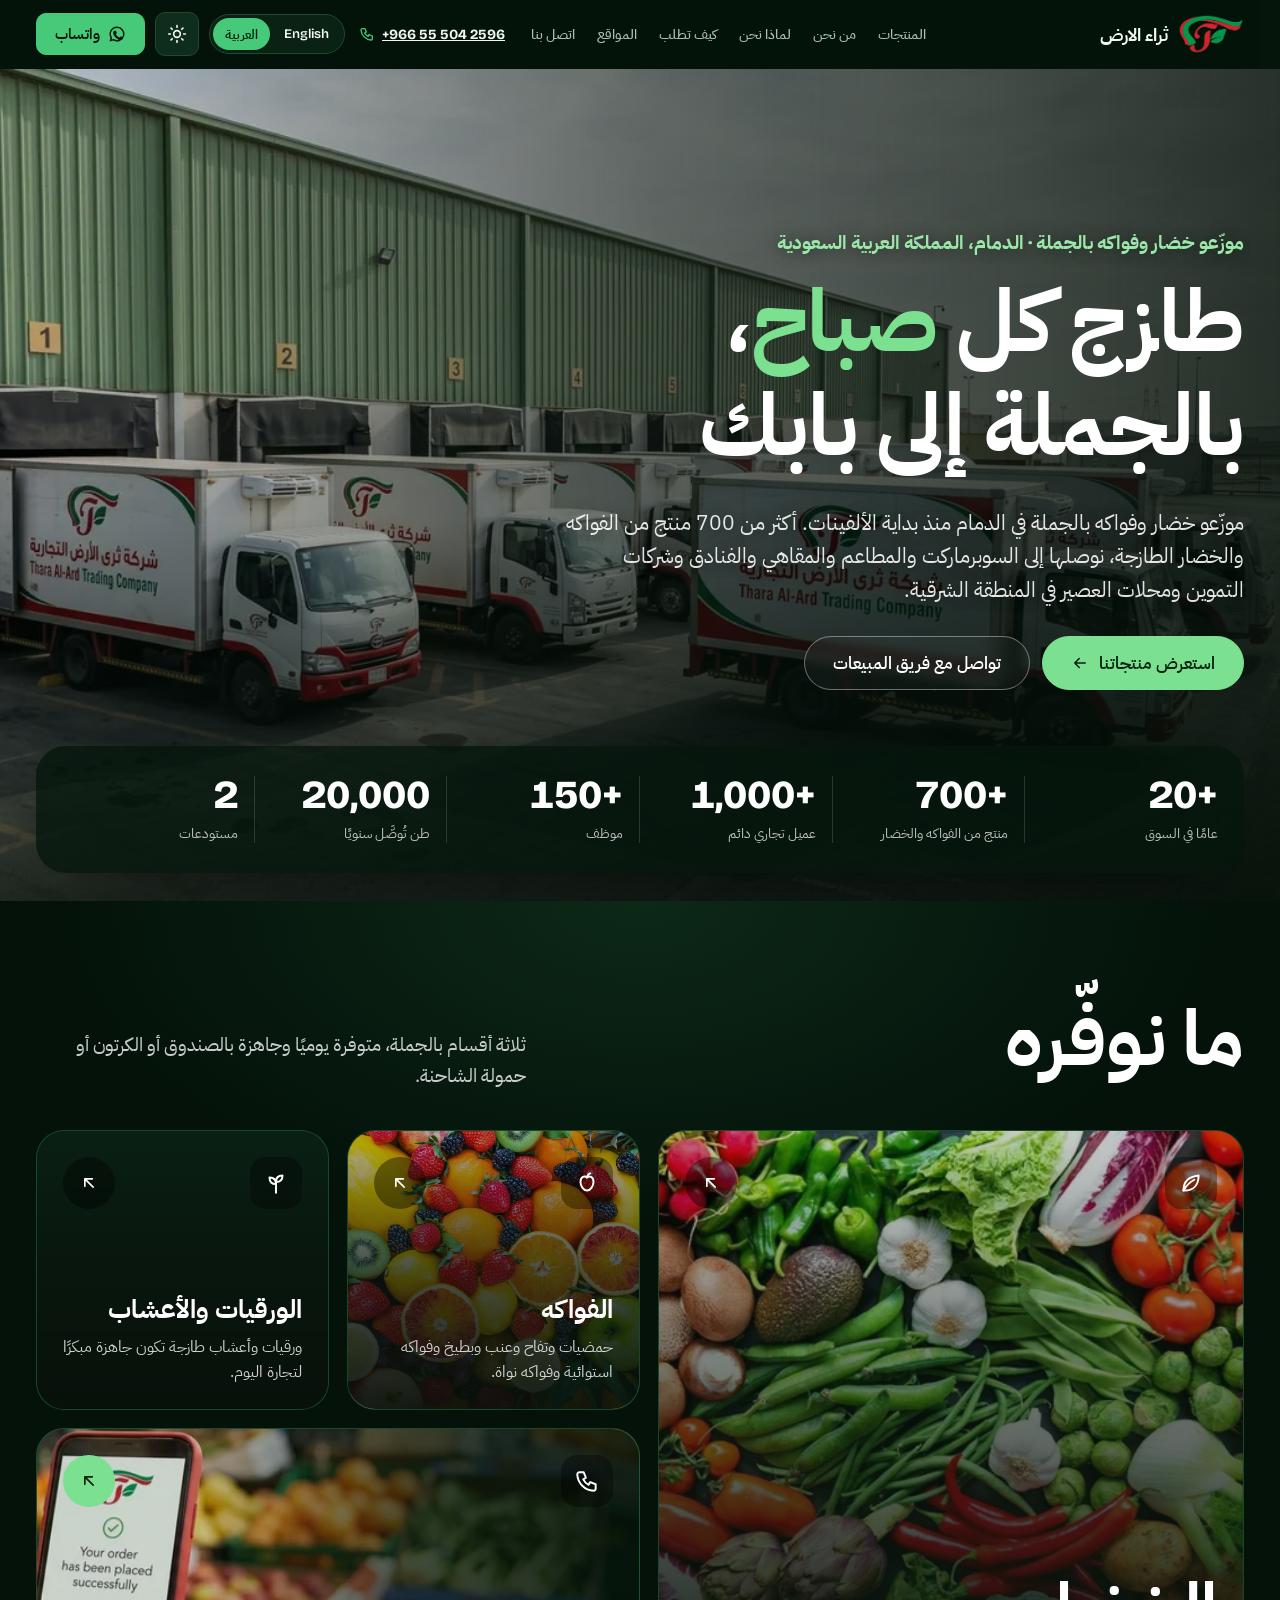
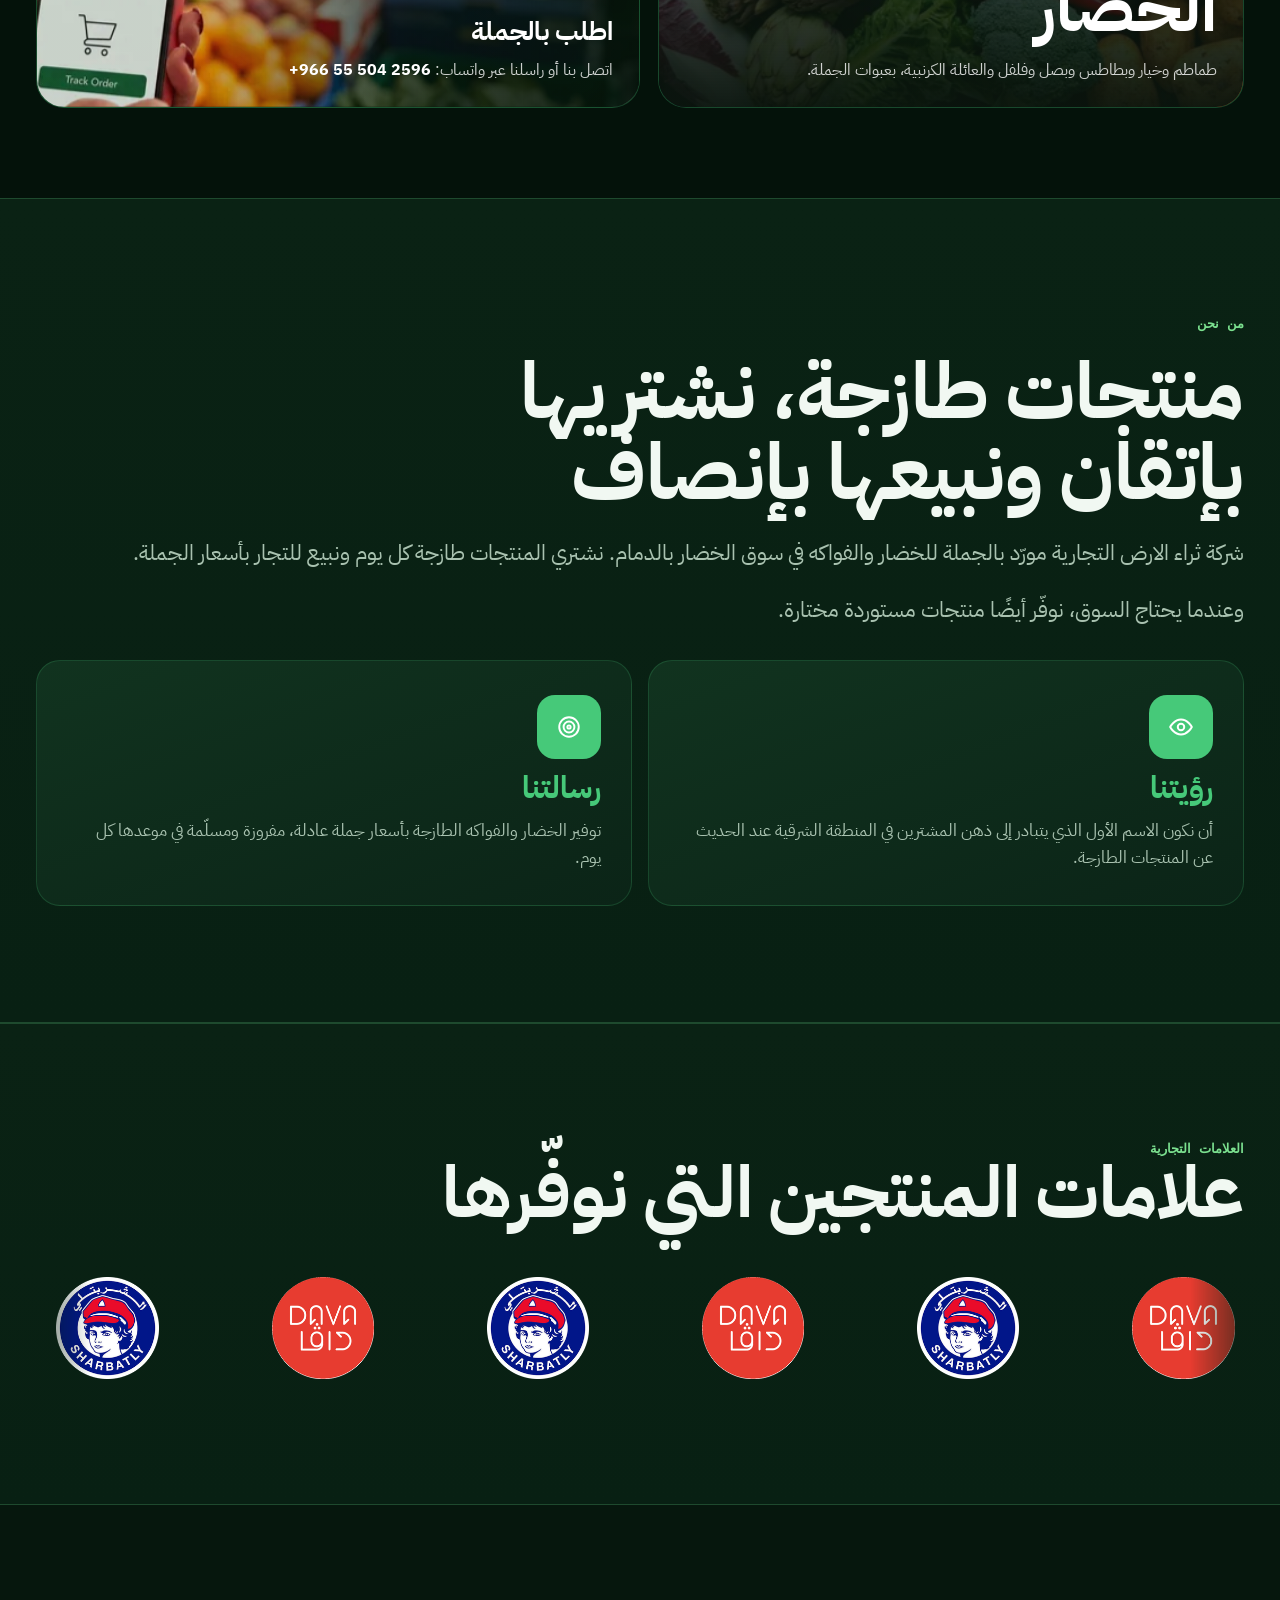
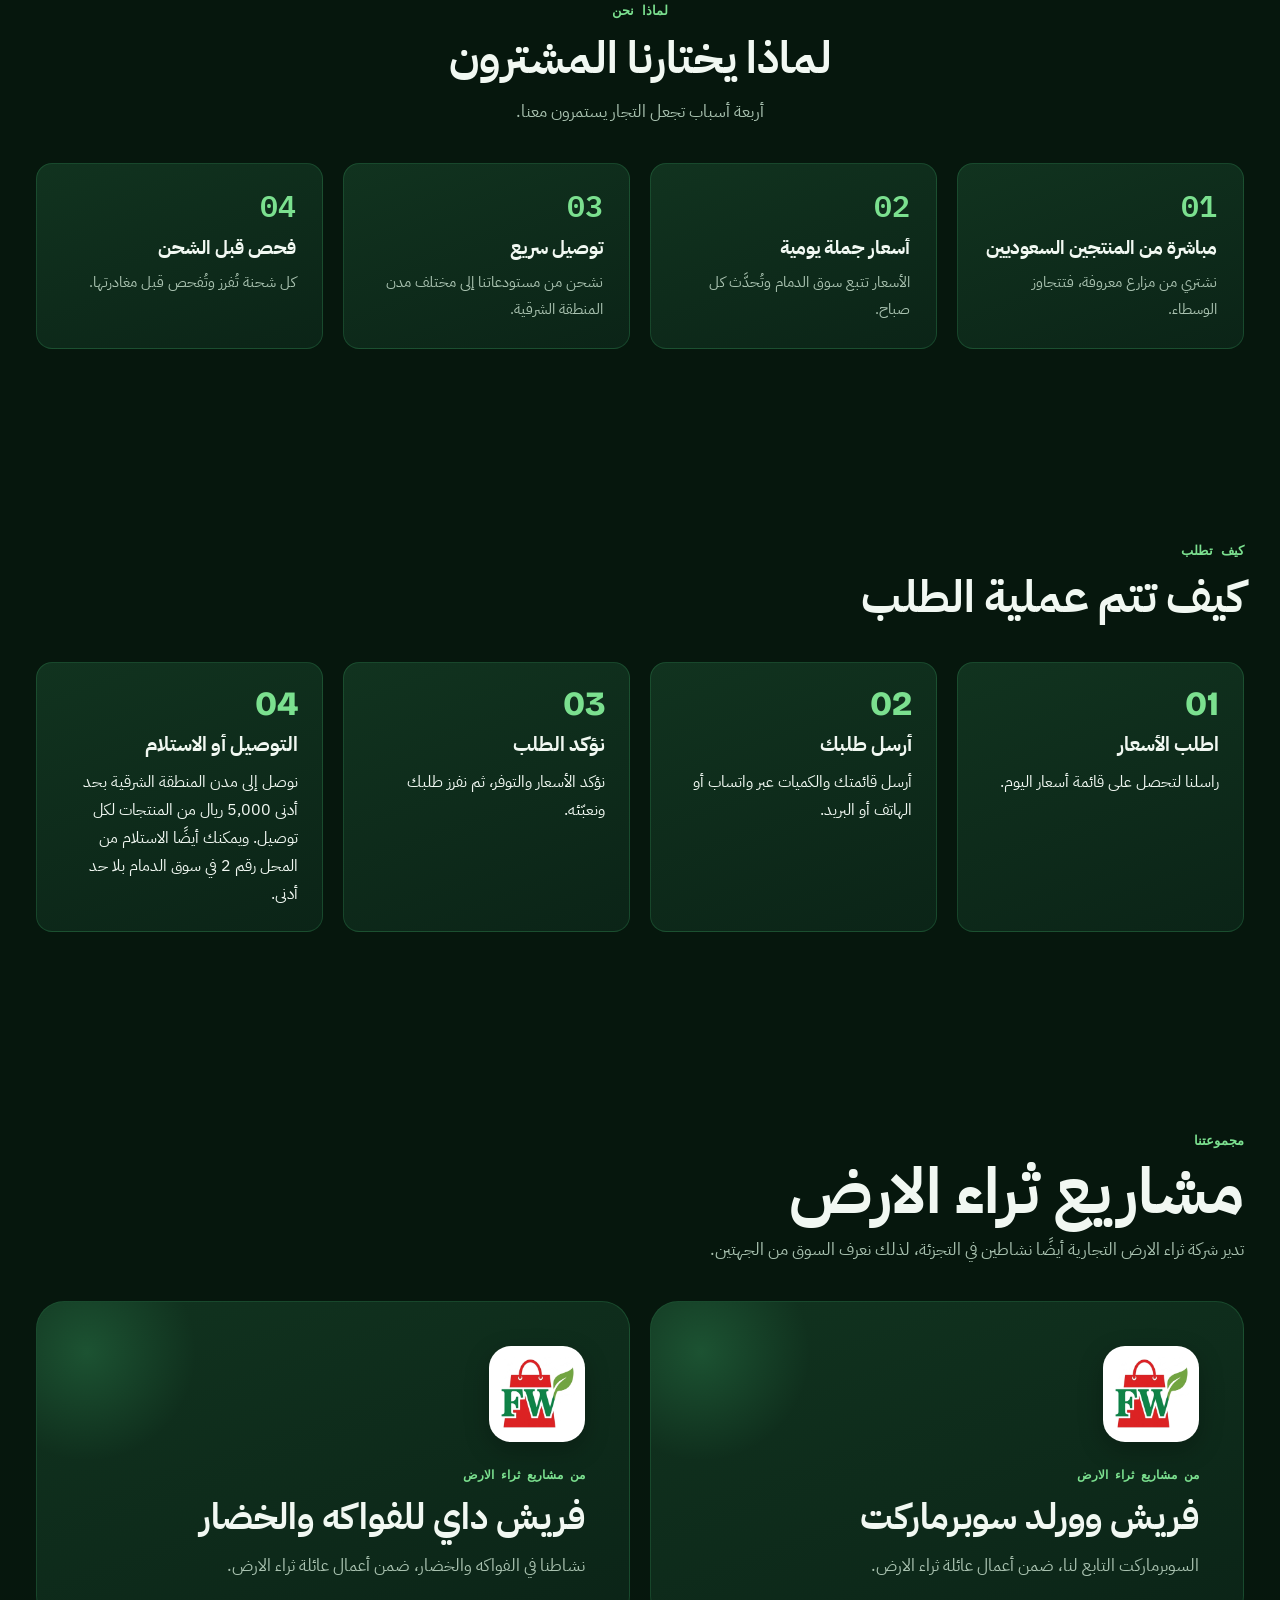
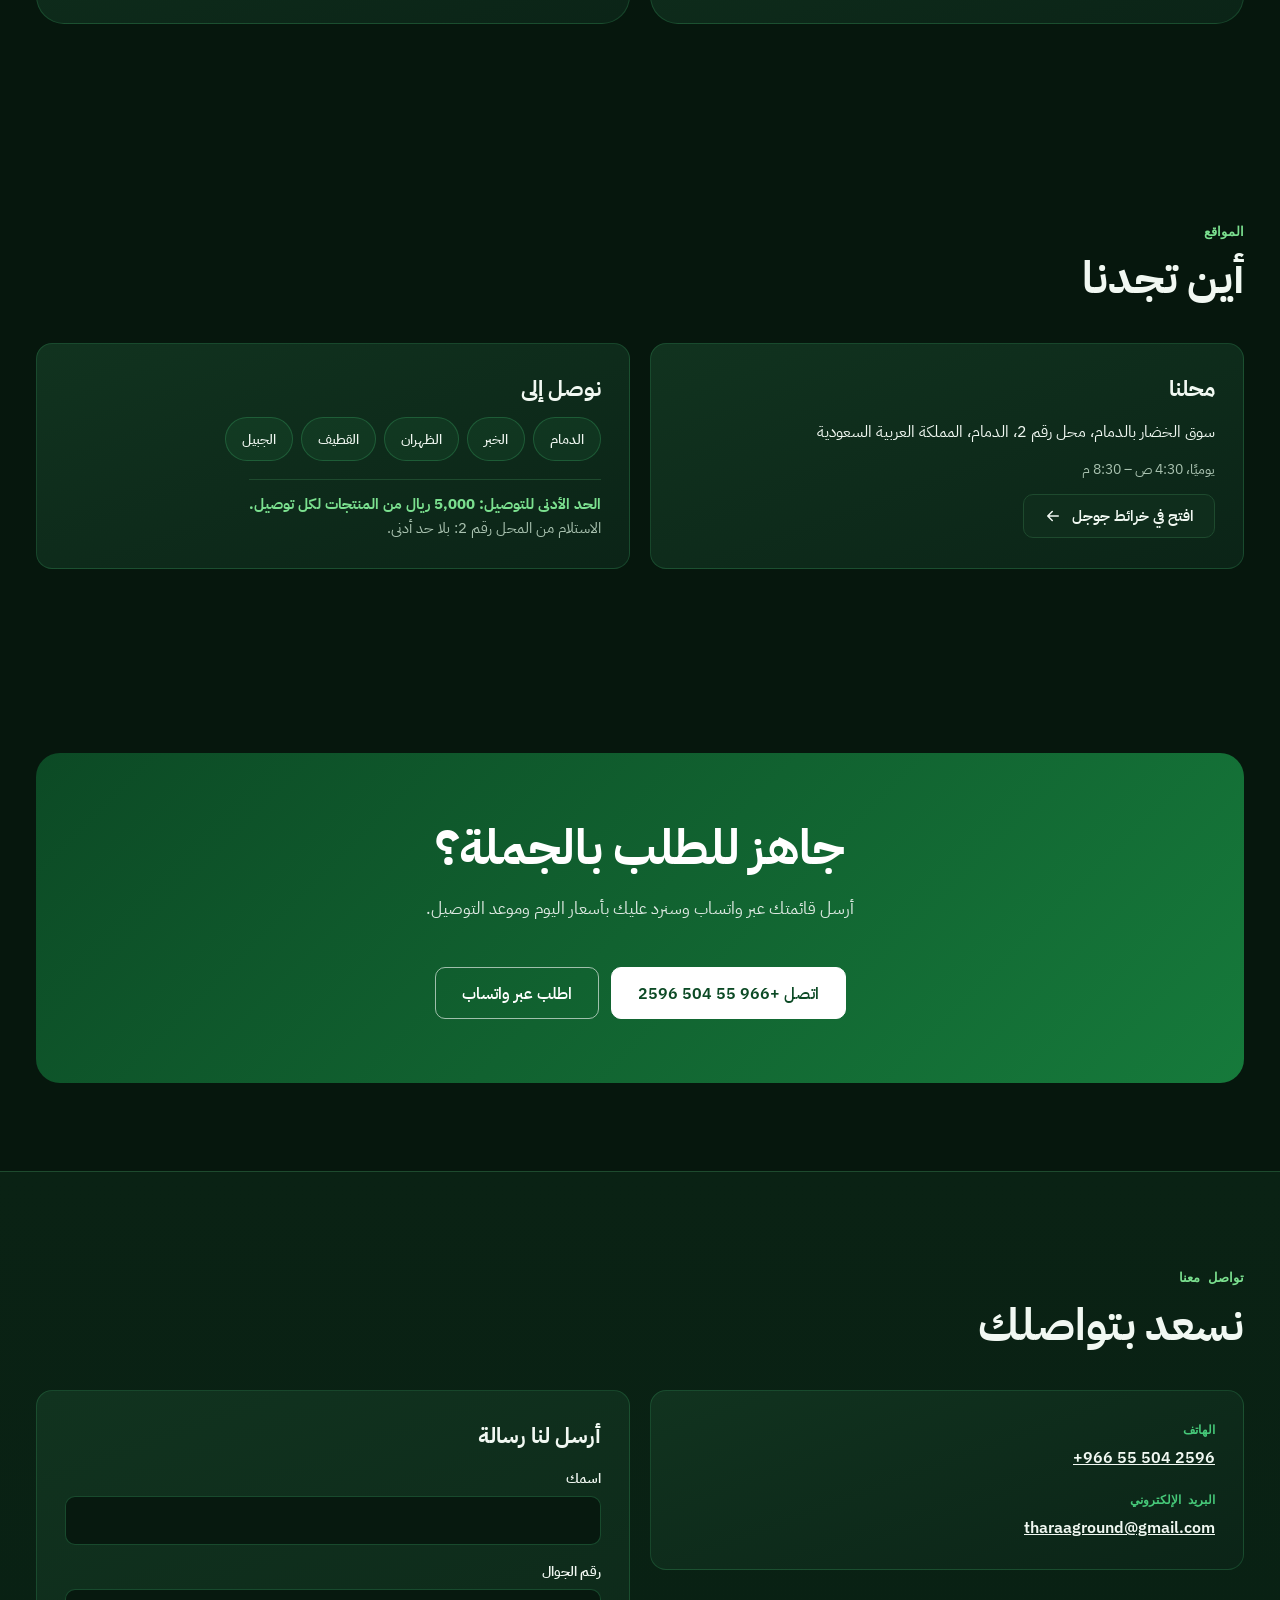
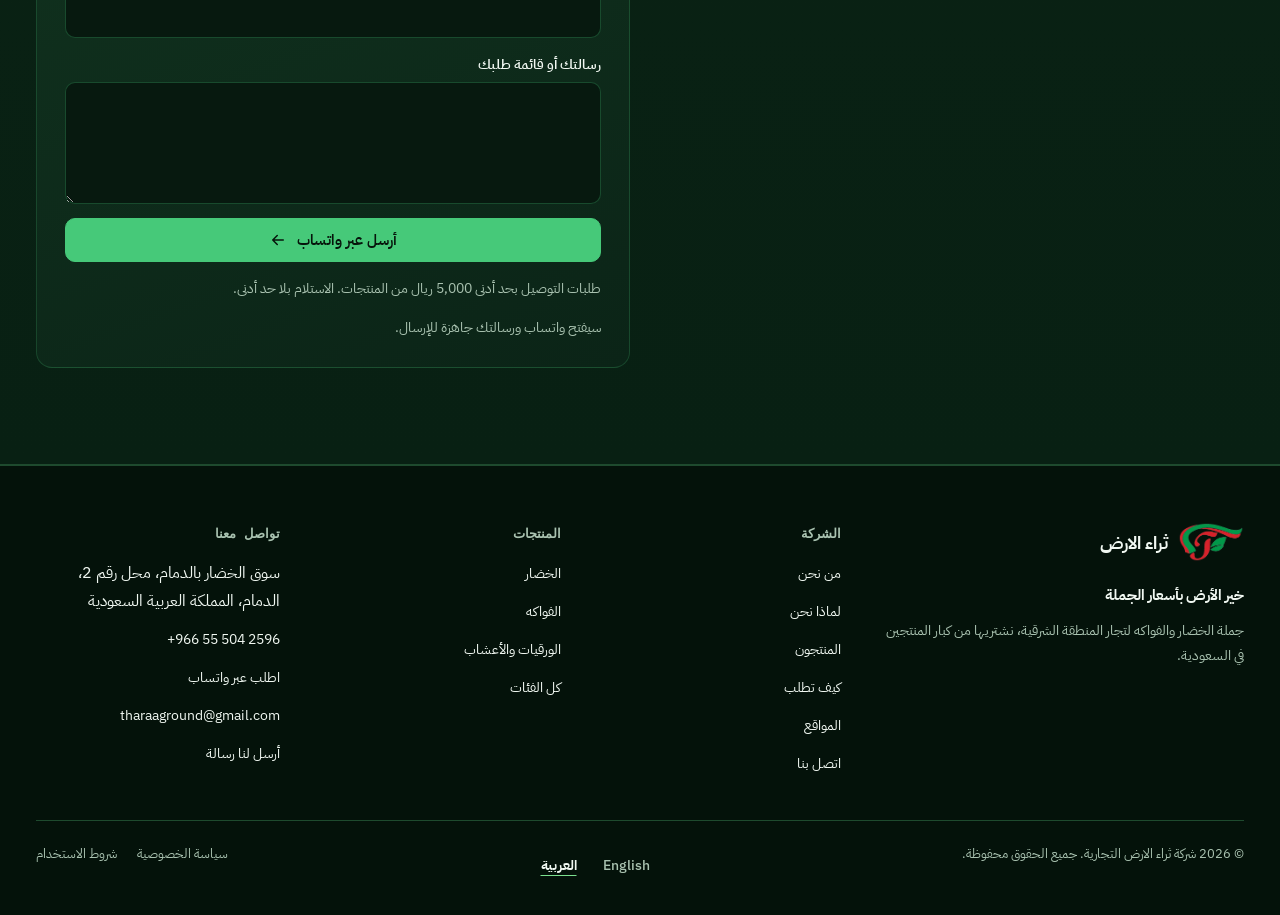
==== commit e1c80230: "Restore moving brands strip Co-Authored-By: Claude Haiku 5.5 <noreply@anthropic.com> Claude-Session:" ====
--- a/ar/index.html
+++ b/ar/index.html
@@ -24,7 +24,7 @@
 <noscript><style>.relang #app{visibility:visible}.js .reveal{opacity:1;transform:none}</style></noscript>
 </head>
 <body data-page="home" data-slug="" data-base="../" data-alt="../index.html">
-<div id="app"><a class="skip" href="#main">انتقل إلى المحتوى</a><header class="site-header" id="siteHeader"><div class="wrap hdr"><a class="logo" href="../ar/index.html"><img class="logo-mark" src="../assets/img/logo.png" alt="شعار ثراء الأرض" width="66" height="40"><span class="logo-text"><b>ثراء الارض</b><small>خير الأرض بأسعار الجملة</small></span></a><nav class="nav" id="nav" aria-label="التنقل الرئيسي"><div class="nav-dd"><a href="#supply">المنتجات</a><div class="mega" role="group" aria-label="المنتجات"><div class="mega-list"><a href="../ar/products/veg.html"><b>الخضار</b><span>طماطم وخيار وبطاطس وبصل وفلفل والعائلة الكرنبية، بعبوات الجملة.</span></a><a href="../ar/products/fruit.html"><b>الفواكه</b><span>حمضيات وتفاح وعنب وبطيخ وفواكه استوائية وفواكه نواة.</span></a><a href="../ar/products/leafy.html"><b>الورقيات والأعشاب</b><span>ورقيات وأعشاب طازجة تكون جاهزة مبكرًا لتجارة اليوم.</span></a></div><div class="mega-shop"><b>محلنا</b><span>سوق الخضار بالدمام، محل رقم 2، الدمام، المملكة العربية السعودية</span><a href="https://www.google.com/maps/search/?api=1&query=Dammam+Vegetable+Market" target="_blank" rel="noopener">افتح في خرائط جوجل</a></div></div></div><a href="#about">من نحن</a><a href="#why">لماذا نحن</a><a href="#how">كيف تطلب</a><a href="#locations">المواقع</a><a href="#contact">اتصل بنا</a><div class="nav-extra"><a class="nav-tel" href="tel:+966555042596" dir="ltr"><svg viewBox="0 0 24 24" width="16" height="16" fill="none" stroke="currentColor" stroke-width="2" stroke-linecap="round" stroke-linejoin="round" aria-hidden="true"><path d="M5 4h4l2 5-2.5 1.5a11 11 0 0 0 5 5L15 13l5 2v4a2 2 0 0 1-2 2A16 16 0 0 1 3 6a2 2 0 0 1 2-2z"/></svg>+966 55 504 2596</a><div class="lang-sw" role="group" aria-label="اللغة"><button type="button" data-lang="en" lang="en" aria-pressed="false">English</button><button type="button" data-lang="ar" lang="ar" aria-pressed="true">العربية</button></div></div><a class="btn primary nav-portal" href="https://wa.me/966555042596?text=%D9%85%D8%B1%D8%AD%D8%A8%D9%8B%D8%A7%D8%8C%20%D8%A3%D8%AD%D8%AA%D8%A7%D8%AC%20%D8%A5%D9%84%D9%89%20%D8%B9%D8%B1%D8%B6%20%D8%B3%D8%B9%D8%B1." target="_blank" rel="noopener">اطلب عبر واتساب</a></nav><div class="hdr-actions"><a class="hdr-phone" href="tel:+966555042596" dir="ltr"><svg viewBox="0 0 24 24" width="16" height="16" fill="none" stroke="currentColor" stroke-width="2" stroke-linecap="round" stroke-linejoin="round" aria-hidden="true"><path d="M5 4h4l2 5-2.5 1.5a11 11 0 0 0 5 5L15 13l5 2v4a2 2 0 0 1-2 2A16 16 0 0 1 3 6a2 2 0 0 1 2-2z"/></svg>+966 55 504 2596</a><div class="lang-sw" role="group" aria-label="اللغة"><button type="button" data-lang="en" lang="en" aria-pressed="false">English</button><button type="button" data-lang="ar" lang="ar" aria-pressed="true">العربية</button></div><button type="button" class="icon-btn theme-btn" id="themeBtn" aria-label="التبديل بين الوضع الداكن والفاتح"><svg viewBox="0 0 24 24" width="20" height="20" fill="none" stroke="currentColor" stroke-width="2" stroke-linecap="round" aria-hidden="true"><circle cx="12" cy="12" r="4"/><path d="M12 2v2M12 20v2M4.9 4.9l1.4 1.4M17.7 17.7l1.4 1.4M2 12h2M20 12h2M4.9 19.1l1.4-1.4M17.7 6.3l1.4-1.4"/></svg><svg viewBox="0 0 24 24" width="20" height="20" fill="none" stroke="currentColor" stroke-width="2" stroke-linecap="round" stroke-linejoin="round" aria-hidden="true"><path d="M21 12.8A9 9 0 1 1 11.2 3a7 7 0 0 0 9.8 9.8z"/></svg></button><a class="btn primary hdr-portal" href="https://wa.me/966555042596?text=%D9%85%D8%B1%D8%AD%D8%A8%D9%8B%D8%A7%D8%8C%20%D8%A3%D8%AD%D8%AA%D8%A7%D8%AC%20%D8%A5%D9%84%D9%89%20%D8%B9%D8%B1%D8%B6%20%D8%B3%D8%B9%D8%B1." target="_blank" rel="noopener"><svg viewBox="0 0 24 24" width="18" height="18" fill="currentColor" aria-hidden="true"><path d="M12 2a10 10 0 0 0-8.6 15.1L2 22l5-1.3A10 10 0 1 0 12 2zm0 2a8 8 0 1 1-4.2 14.8l-.4-.2-2.6.7.7-2.5-.3-.4A8 8 0 0 1 12 4zm-3 3.5c-.3 0-.7.1-1 .5-.4.5-1.1 1.2-1.1 2.8s1.2 3.2 1.3 3.4c.2.2 2.3 3.6 5.6 4.9 2.8 1.1 3.3.9 3.9.8.6 0 2-.8 2.2-1.6.3-.8.3-1.5.2-1.6-.1-.2-.3-.3-.7-.5l-2-1c-.3-.1-.5-.2-.7.2l-.9 1.1c-.2.2-.3.2-.7.1-.3-.2-1.4-.5-2.6-1.6-1-.9-1.6-2-1.8-2.3-.2-.3 0-.5.1-.7l.5-.6c.1-.2.2-.3.3-.5.1-.2 0-.4 0-.6l-.9-2.2c-.2-.5-.5-.5-.7-.5z"/></svg>واتساب</a><button type="button" class="icon-btn menu-btn" id="menuBtn" aria-expanded="false" aria-controls="nav" aria-label="فتح القائمة"><svg viewBox="0 0 24 24" width="22" height="22" fill="none" stroke="currentColor" stroke-width="2" stroke-linecap="round" aria-hidden="true"><path d="M4 7h16M4 12h16M4 17h16"/></svg><svg viewBox="0 0 24 24" width="22" height="22" fill="none" stroke="currentColor" stroke-width="2" stroke-linecap="round" aria-hidden="true"><path d="M6 6l12 12M18 6L6 18"/></svg></button></div></div></header><main id="main"><section class="hero" id="top" aria-labelledby="heroTitle"><div class="hero-media" aria-hidden="true"><img class="hero-img" src="../assets/img/hero.webp" alt="شاحنات توصيل ثراء الأرض في سوق الجملة بالدمام" width="1600" height="900" fetchpriority="high" decoding="async"></div><div class="hero-shade" aria-hidden="true"></div><div class="wrap hero-in"><div class="hero-copy" role="tabpanel"><p class="hero-eyebrow">موزّعو خضار وفواكه بالجملة · الدمام، المملكة العربية السعودية</p><h1 id="heroTitle">طازج كل <em class="accent">صباح</em>، بالجملة إلى بابك</h1><p class="lead" id="heroSub">موزّعو خضار وفواكه بالجملة في الدمام منذ بداية الألفينات. أكثر من 700 منتج من الفواكه والخضار الطازجة، نوصلها إلى السوبرماركت والمطاعم والمقاهي والفنادق وشركات التموين ومحلات العصير في المنطقة الشرقية.</p><div class="cta"><a class="btn primary lg" href="#supply">استعرض منتجاتنا<svg class="arr" viewBox="0 0 24 24" width="18" height="18" fill="none" stroke="currentColor" stroke-width="2" stroke-linecap="round" stroke-linejoin="round" aria-hidden="true"><path d="M5 12h14M13 6l6 6-6 6"/></svg></a><a class="btn outline lg" href="https://wa.me/966555042596?text=%D9%85%D8%B1%D8%AD%D8%A8%D9%8B%D8%A7%D8%8C%20%D8%A3%D8%AD%D8%AA%D8%A7%D8%AC%20%D8%A5%D9%84%D9%89%20%D8%B9%D8%B1%D8%B6%20%D8%B3%D8%B9%D8%B1." target="_blank" rel="noopener">تواصل مع فريق المبيعات</a></div></div><dl class="hero-stats" aria-label="أرقام رئيسية"><div class="stat"><dt>عامًا في السوق</dt><dd><span class="count" dir="ltr" data-to="20" data-suffix="+">20+</span></dd></div><div class="stat"><dt>منتج من الفواكه والخضار</dt><dd><span class="count" dir="ltr" data-to="700" data-suffix="+">700+</span></dd></div><div class="stat"><dt>عميل تجاري دائم</dt><dd><span class="count" dir="ltr" data-to="1000" data-suffix="+">1,000+</span></dd></div><div class="stat"><dt>موظف</dt><dd><span class="count" dir="ltr" data-to="150" data-suffix="+">150+</span></dd></div><div class="stat"><dt>طن تُوصَّل سنويًا</dt><dd><span class="count" dir="ltr" data-to="20000" data-suffix="">20,000</span></dd></div><div class="stat"><dt>مستودعات</dt><dd><span class="count" dir="ltr" data-to="2" data-suffix="">2</span></dd></div></dl></div></section><section class="sec dark" id="supply" aria-labelledby="supplyT"><div class="wrap"><div class="sup-head reveal"><h2 class="title" id="supplyT">ما نوفّره</h2><p>ثلاثة أقسام بالجملة، متوفرة يوميًا وجاهزة بالصندوق أو الكرتون أو حمولة الشاحنة.</p></div><div class="bento"><a class="bn bn-veg bn-big reveal" style="--i:0" href="../ar/products/veg.html"><span class="bn-bg" aria-hidden="true"><img src="../assets/img/vegetables.webp" data-fallback="../assets/img/cat/tomatoes.svg" alt="جملة الخضار الطازجة في ثراء الأرض بالدمام" width="800" height="600" loading="lazy" decoding="async"></span><span class="bn-top"><span class="bn-ic"><svg viewBox="0 0 24 24" width="26" height="26" fill="none" stroke="currentColor" stroke-width="1.8" stroke-linecap="round" stroke-linejoin="round" aria-hidden="true"><path d="M5 19c0-8 5-13 14-14 0 9-5 14-13 14z"/><path d="M5 19c3-5 6-8 10-10"/></svg></span><span class="bn-go"><svg class="ur" viewBox="0 0 24 24" width="20" height="20" fill="none" stroke="currentColor" stroke-width="2" stroke-linecap="round" stroke-linejoin="round" aria-hidden="true"><path d="M7 17L17 7M8 7h9v9"/></svg></span></span><span class="bn-body"><span class="bn-t">الخضار</span><span class="bn-d">طماطم وخيار وبطاطس وبصل وفلفل والعائلة الكرنبية، بعبوات الجملة.</span></span></a><a class="bn bn-fruit reveal" style="--i:1" href="../ar/products/fruit.html"><span class="bn-bg" aria-hidden="true"><img src="../assets/img/fruits.webp" data-fallback="../assets/img/cat/citrus.svg" alt="جملة الفواكه الطازجة في ثراء الأرض بالدمام" width="800" height="600" loading="lazy" decoding="async"></span><span class="bn-top"><span class="bn-ic"><svg viewBox="0 0 24 24" width="26" height="26" fill="none" stroke="currentColor" stroke-width="1.8" stroke-linecap="round" stroke-linejoin="round" aria-hidden="true"><path d="M12 7c-2-2-6-1-6 4 0 4 3 8 6 8s6-4 6-8c0-5-4-6-6-4z"/><path d="M12 7c0-2 1-3 3-4"/></svg></span><span class="bn-go"><svg class="ur" viewBox="0 0 24 24" width="20" height="20" fill="none" stroke="currentColor" stroke-width="2" stroke-linecap="round" stroke-linejoin="round" aria-hidden="true"><path d="M7 17L17 7M8 7h9v9"/></svg></span></span><span class="bn-body"><span class="bn-t">الفواكه</span><span class="bn-d">حمضيات وتفاح وعنب وبطيخ وفواكه استوائية وفواكه نواة.</span></span></a><a class="bn bn-leafy reveal" style="--i:2" href="../ar/products/leafy.html"><span class="bn-bg" aria-hidden="true"><img src="../assets/img/leafy.webp" data-fallback="../assets/img/cat/leafy-herbs.svg" alt="الورقيات والأعشاب الطازجة في ثراء الأرض بالدمام" width="800" height="600" loading="lazy" decoding="async"></span><span class="bn-top"><span class="bn-ic"><svg viewBox="0 0 24 24" width="26" height="26" fill="none" stroke="currentColor" stroke-width="1.8" stroke-linecap="round" stroke-linejoin="round" aria-hidden="true"><path d="M12 21V9"/><path d="M12 13c-4 0-6-2-6-6 4 0 6 2 6 6z"/><path d="M12 11c0-4 2-6 6-6 0 4-2 6-6 6z"/></svg></span><span class="bn-go"><svg class="ur" viewBox="0 0 24 24" width="20" height="20" fill="none" stroke="currentColor" stroke-width="2" stroke-linecap="round" stroke-linejoin="round" aria-hidden="true"><path d="M7 17L17 7M8 7h9v9"/></svg></span></span><span class="bn-body"><span class="bn-t">الورقيات والأعشاب</span><span class="bn-d">ورقيات وأعشاب طازجة تكون جاهزة مبكرًا لتجارة اليوم.</span></span></a><a class="bn bn-order reveal" style="--i:4" href="tel:+966555042596"><span class="bn-bg" aria-hidden="true"><img src="../assets/img/order.webp" alt="طلب الفواكه والخضار الطازجة بالهاتف من ثراء الأرض" width="800" height="446" loading="lazy" decoding="async"></span><span class="bn-top"><span class="bn-ic"><svg viewBox="0 0 24 24" width="26" height="26" fill="none" stroke="currentColor" stroke-width="1.8" stroke-linecap="round" stroke-linejoin="round" aria-hidden="true"><path d="M5 4h4l2 5-2.5 1.5a11 11 0 0 0 5 5L15 13l5 2v4a2 2 0 0 1-2 2A16 16 0 0 1 3 6a2 2 0 0 1 2-2z"/></svg></span><span class="bn-go acc"><svg class="ur" viewBox="0 0 24 24" width="20" height="20" fill="none" stroke="currentColor" stroke-width="2" stroke-linecap="round" stroke-linejoin="round" aria-hidden="true"><path d="M7 17L17 7M8 7h9v9"/></svg></span></span><span class="bn-body"><span class="bn-t">اطلب بالجملة</span><span class="bn-d">اتصل بنا أو راسلنا عبر واتساب: <b dir="ltr">+966 55 504 2596</b></span></span></a></div></div></section><section class="sec alt" id="about" aria-labelledby="aboutT"><div class="wrap about-grid about-solo"><div class="about-text reveal"><p class="eyebrow">من نحن</p><h2 class="title" id="aboutT">منتجات طازجة، نشتريها بإتقان ونبيعها بإنصاف</h2><p>شركة ثراء الارض التجارية مورّد بالجملة للخضار والفواكه في سوق الخضار بالدمام. نشتري المنتجات طازجة كل يوم ونبيع للتجار بأسعار الجملة.</p><p>وعندما يحتاج السوق، نوفّر أيضًا منتجات مستوردة مختارة.</p><div class="vm"><div class="card vm-card"><span class="vm-ic" aria-hidden="true"><svg viewBox="0 0 24 24" width="26" height="26" fill="none" stroke="currentColor" stroke-width="1.8" stroke-linecap="round" stroke-linejoin="round"><path d="M2 12s3.6-7 10-7 10 7 10 7-3.6 7-10 7S2 12 2 12z"/><circle cx="12" cy="12" r="3"/></svg></span><h3>رؤيتنا</h3><p>أن نكون الاسم الأول الذي يتبادر إلى ذهن المشترين في المنطقة الشرقية عند الحديث عن المنتجات الطازجة.</p></div><div class="card vm-card"><span class="vm-ic" aria-hidden="true"><svg viewBox="0 0 24 24" width="26" height="26" fill="none" stroke="currentColor" stroke-width="1.8" stroke-linecap="round" stroke-linejoin="round"><circle cx="12" cy="12" r="9"/><circle cx="12" cy="12" r="5"/><circle cx="12" cy="12" r="1.5"/></svg></span><h3>رسالتنا</h3><p>توفير الخضار والفواكه الطازجة بأسعار جملة عادلة، مفروزة ومسلّمة في موعدها كل يوم.</p></div></div></div></div></section><section class="sec alt" id="brands" aria-labelledby="brandsT"><div class="wrap"><div class="sec-head row reveal"><div><p class="eyebrow">العلامات التجارية</p><h2 class="title" id="brandsT">علامات المنتجين التي نوفّرها</h2></div></div></div><ul class="logo-row" role="list" aria-label="علامات المنتجين التي نوفّرها"><li><img class="logo-img" src="../assets/img/sharbatly.png" alt="Sharbatly Fruit" loading="lazy" height="40"></li><li><img class="logo-img" src="../assets/img/dawa.png" alt="Dawa Agriculture" loading="lazy" height="40"></li></ul></section><section class="sec" id="why" aria-labelledby="whyT"><div class="wrap"><div class="sec-head reveal center"><p class="eyebrow">لماذا نحن</p><h2 class="title" id="whyT">لماذا يختارنا المشترون</h2><p class="sub">أربعة أسباب تجعل التجار يستمرون معنا.</p></div><div class="grid-4"><article class="card info-card reveal" style="--i:0"><span class="why-n">01</span><h3>مباشرة من المنتجين السعوديين</h3><p>نشتري من مزارع معروفة، فتتجاوز الوسطاء.</p></article><article class="card info-card reveal" style="--i:1"><span class="why-n">02</span><h3>أسعار جملة يومية</h3><p>الأسعار تتبع سوق الدمام وتُحدَّث كل صباح.</p></article><article class="card info-card reveal" style="--i:2"><span class="why-n">03</span><h3>توصيل سريع</h3><p>نشحن من مستودعاتنا إلى مختلف مدن المنطقة الشرقية.</p></article><article class="card info-card reveal" style="--i:3"><span class="why-n">04</span><h3>فحص قبل الشحن</h3><p>كل شحنة تُفرز وتُفحص قبل مغادرتها.</p></article></div></div></section><section class="sec" id="how" aria-labelledby="howT"><div class="wrap"><div class="sec-head reveal"><p class="eyebrow">كيف تطلب</p><h2 class="title" id="howT">كيف تتم عملية الطلب</h2></div><ol class="steps" role="list"><li class="step card reveal" style="--i:0"><span class="step-n">01</span><h3>اطلب الأسعار</h3><p>راسلنا لتحصل على قائمة أسعار اليوم.</p></li><li class="step card reveal" style="--i:1"><span class="step-n">02</span><h3>أرسل طلبك</h3><p>أرسل قائمتك والكميات عبر واتساب أو الهاتف أو البريد.</p></li><li class="step card reveal" style="--i:2"><span class="step-n">03</span><h3>نؤكد الطلب</h3><p>نؤكد الأسعار والتوفر، ثم نفرز طلبك ونعبّئه.</p></li><li class="step card reveal" style="--i:3"><span class="step-n">04</span><h3>التوصيل أو الاستلام</h3><p>نوصل إلى مدن المنطقة الشرقية بحد أدنى 5,000 ريال من المنتجات لكل توصيل. ويمكنك أيضًا الاستلام من المحل رقم 2 في سوق الدمام بلا حد أدنى.</p></li></ol></div></section><section class="sec" id="ventures" aria-labelledby="grpT"><div class="wrap"><div class="sec-head reveal"><p class="eyebrow">مجموعتنا</p><h2 class="title" id="grpT">مشاريع ثراء الارض</h2><p class="sub">تدير شركة ثراء الارض التجارية أيضًا نشاطين في التجزئة، لذلك نعرف السوق من الجهتين.</p></div><div class="grid-2 vent-grid"><article class="card vent-card reveal" style="--i:0"><span class="vent-logo"><img src="../assets/img/freshday.png" alt="شعار فريش داي للفواكه والخضار" width="417" height="398" loading="lazy" decoding="async"></span><p class="vent-tag">من مشاريع ثراء الارض</p><h3>فريش وورلد سوبرماركت</h3><p>السوبرماركت التابع لنا، ضمن أعمال عائلة ثراء الارض.</p></article><article class="card vent-card reveal" style="--i:1"><span class="vent-logo"><img src="../assets/img/freshday.png" alt="شعار فريش داي للفواكه والخضار" width="417" height="398" loading="lazy" decoding="async"></span><p class="vent-tag">من مشاريع ثراء الارض</p><h3>فريش داي للفواكه والخضار</h3><p>نشاطنا في الفواكه والخضار، ضمن أعمال عائلة ثراء الارض.</p></article></div></div></section><section class="sec" id="locations" aria-labelledby="locT"><div class="wrap"><div class="sec-head reveal"><p class="eyebrow">المواقع</p><h2 class="title" id="locT">أين تجدنا</h2></div><div class="grid-2"><article class="card loc-card reveal"><h3>محلنا</h3><p>سوق الخضار بالدمام، محل رقم 2، الدمام، المملكة العربية السعودية</p><p class="muted">يوميًا، 4:30 ص – 8:30 م</p><a class="btn" href="https://www.google.com/maps/search/?api=1&query=Dammam+Vegetable+Market" target="_blank" rel="noopener">افتح في خرائط جوجل<svg class="arr" viewBox="0 0 24 24" width="18" height="18" fill="none" stroke="currentColor" stroke-width="2" stroke-linecap="round" stroke-linejoin="round" aria-hidden="true"><path d="M5 12h14M13 6l6 6-6 6"/></svg></a></article><article class="card loc-card reveal" style="--i:1"><h3>نوصل إلى</h3><ul class="chips" role="list"><li class="chip">الدمام</li><li class="chip">الخبر</li><li class="chip">الظهران</li><li class="chip">القطيف</li><li class="chip">الجبيل</li></ul><p class="order-min"><strong>الحد الأدنى للتوصيل: 5,000 ريال من المنتجات لكل توصيل.</strong><br>الاستلام من المحل رقم 2: بلا حد أدنى.</p></article></div></div></section><section class="cta-band" id="order" aria-labelledby="ctaT"><div class="wrap"><div class="cta-in reveal"><h2 id="ctaT">جاهز للطلب بالجملة؟</h2><p>أرسل قائمتك عبر واتساب وسنرد عليك بأسعار اليوم وموعد التوصيل.</p><div class="cta"><a class="btn light lg" href="tel:+966555042596" dir="ltr">اتصل +966 55 504 2596</a><a class="btn ghost-light lg" href="https://wa.me/966555042596?text=%D9%85%D8%B1%D8%AD%D8%A8%D9%8B%D8%A7%D8%8C%20%D8%A3%D8%AD%D8%AA%D8%A7%D8%AC%20%D8%A5%D9%84%D9%89%20%D8%B9%D8%B1%D8%B6%20%D8%B3%D8%B9%D8%B1." target="_blank" rel="noopener">اطلب عبر واتساب</a></div></div></div></section><section class="sec alt" id="contact" aria-labelledby="contactT"><div class="wrap"><div class="sec-head reveal"><p class="eyebrow">تواصل معنا</p><h2 class="title" id="contactT">نسعد بتواصلك</h2></div><div class="grid-2 contact-grid"><dl class="contact-list card reveal"><div><dt>الهاتف</dt><dd><a href="tel:+966555042596" dir="ltr">+966 55 504 2596</a></dd></div><div><dt>البريد الإلكتروني</dt><dd><a href="mailto:tharaaground@gmail.com">tharaaground@gmail.com</a></dd></div></dl><form class="card contact-form reveal" id="contactForm" name="contact" method="POST" data-netlify="true" style="--i:1"><input type="hidden" name="form-name" value="contact"><h3>أرسل لنا رسالة</h3><label>اسمك<input name="name" autocomplete="name" required></label><label>رقم الجوال<input name="phone" type="tel" autocomplete="tel" dir="ltr"></label><label>رسالتك أو قائمة طلبك<textarea name="msg" rows="4" required></textarea></label><button class="btn primary" type="submit">أرسل عبر واتساب<svg class="arr" viewBox="0 0 24 24" width="18" height="18" fill="none" stroke="currentColor" stroke-width="2" stroke-linecap="round" stroke-linejoin="round" aria-hidden="true"><path d="M5 12h14M13 6l6 6-6 6"/></svg></button><p class="muted">طلبات التوصيل بحد أدنى 5,000 ريال من المنتجات. الاستلام بلا حد أدنى.</p><p class="muted">سيفتح واتساب ورسالتك جاهزة للإرسال.</p><p class="form-status" id="formStatus" role="status" aria-live="polite"></p></form></div></div></section></main><footer class="site-footer"><div class="wrap"><div class="foot-grid"><div class="foot-brand"><a class="logo" href="../ar/index.html"><img class="logo-mark" src="../assets/img/logo.png" alt="شعار ثراء الأرض" width="66" height="40" loading="lazy"><span class="logo-text"><b>ثراء الارض</b></span></a><p class="foot-tag">خير الأرض بأسعار الجملة</p><p>جملة الخضار والفواكه لتجار المنطقة الشرقية، نشتريها من كبار المنتجين في السعودية.</p></div><div><h2 class="foot-h">الشركة</h2><ul><li><a href="#about">من نحن</a></li><li><a href="#why">لماذا نحن</a></li><li><a href="#brands">المنتجون</a></li><li><a href="#how">كيف تطلب</a></li><li><a href="#locations">المواقع</a></li><li><a href="#contact">اتصل بنا</a></li></ul></div><div><h2 class="foot-h">المنتجات</h2><ul><li><a href="../ar/products/veg.html">الخضار</a></li><li><a href="../ar/products/fruit.html">الفواكه</a></li><li><a href="../ar/products/leafy.html">الورقيات والأعشاب</a></li><li><a href="#supply">كل الفئات</a></li></ul></div><div><h2 class="foot-h">تواصل معنا</h2><ul class="foot-contact"><li>سوق الخضار بالدمام، محل رقم 2، الدمام، المملكة العربية السعودية</li><li><a href="tel:+966555042596" dir="ltr">+966 55 504 2596</a></li><li><a href="https://wa.me/966555042596?text=%D9%85%D8%B1%D8%AD%D8%A8%D9%8B%D8%A7%D8%8C%20%D8%A3%D8%AD%D8%AA%D8%A7%D8%AC%20%D8%A5%D9%84%D9%89%20%D8%B9%D8%B1%D8%B6%20%D8%B3%D8%B9%D8%B1." target="_blank" rel="noopener">اطلب عبر واتساب</a></li><li><a href="mailto:tharaaground@gmail.com">tharaaground@gmail.com</a></li><li><a href="#contact">أرسل لنا رسالة</a></li></ul></div></div><div class="foot-bottom"><p>© 2026 شركة ثراء الارض التجارية. جميع الحقوق محفوظة.</p><div class="foot-lang" role="group" aria-label="اللغة"><button type="button" data-lang="en" lang="en" aria-pressed="false">English</button><button type="button" data-lang="ar" lang="ar" aria-pressed="true">العربية</button></div><p class="foot-legal"><a href="../ar/privacy.html">سياسة الخصوصية</a><a href="../ar/terms.html">شروط الاستخدام</a></p></div></div></footer></div>
+<div id="app"><a class="skip" href="#main">انتقل إلى المحتوى</a><header class="site-header" id="siteHeader"><div class="wrap hdr"><a class="logo" href="../ar/index.html"><img class="logo-mark" src="../assets/img/logo.png" alt="شعار ثراء الأرض" width="66" height="40"><span class="logo-text"><b>ثراء الارض</b><small>خير الأرض بأسعار الجملة</small></span></a><nav class="nav" id="nav" aria-label="التنقل الرئيسي"><div class="nav-dd"><a href="#supply">المنتجات</a><div class="mega" role="group" aria-label="المنتجات"><div class="mega-list"><a href="../ar/products/veg.html"><b>الخضار</b><span>طماطم وخيار وبطاطس وبصل وفلفل والعائلة الكرنبية، بعبوات الجملة.</span></a><a href="../ar/products/fruit.html"><b>الفواكه</b><span>حمضيات وتفاح وعنب وبطيخ وفواكه استوائية وفواكه نواة.</span></a><a href="../ar/products/leafy.html"><b>الورقيات والأعشاب</b><span>ورقيات وأعشاب طازجة تكون جاهزة مبكرًا لتجارة اليوم.</span></a></div><div class="mega-shop"><b>محلنا</b><span>سوق الخضار بالدمام، محل رقم 2، الدمام، المملكة العربية السعودية</span><a href="https://www.google.com/maps/search/?api=1&query=Dammam+Vegetable+Market" target="_blank" rel="noopener">افتح في خرائط جوجل</a></div></div></div><a href="#about">من نحن</a><a href="#why">لماذا نحن</a><a href="#how">كيف تطلب</a><a href="#locations">المواقع</a><a href="#contact">اتصل بنا</a><div class="nav-extra"><a class="nav-tel" href="tel:+966555042596" dir="ltr"><svg viewBox="0 0 24 24" width="16" height="16" fill="none" stroke="currentColor" stroke-width="2" stroke-linecap="round" stroke-linejoin="round" aria-hidden="true"><path d="M5 4h4l2 5-2.5 1.5a11 11 0 0 0 5 5L15 13l5 2v4a2 2 0 0 1-2 2A16 16 0 0 1 3 6a2 2 0 0 1 2-2z"/></svg>+966 55 504 2596</a><div class="lang-sw" role="group" aria-label="اللغة"><button type="button" data-lang="en" lang="en" aria-pressed="false">English</button><button type="button" data-lang="ar" lang="ar" aria-pressed="true">العربية</button></div></div><a class="btn primary nav-portal" href="https://wa.me/966555042596?text=%D9%85%D8%B1%D8%AD%D8%A8%D9%8B%D8%A7%D8%8C%20%D8%A3%D8%AD%D8%AA%D8%A7%D8%AC%20%D8%A5%D9%84%D9%89%20%D8%B9%D8%B1%D8%B6%20%D8%B3%D8%B9%D8%B1." target="_blank" rel="noopener">اطلب عبر واتساب</a></nav><div class="hdr-actions"><a class="hdr-phone" href="tel:+966555042596" dir="ltr"><svg viewBox="0 0 24 24" width="16" height="16" fill="none" stroke="currentColor" stroke-width="2" stroke-linecap="round" stroke-linejoin="round" aria-hidden="true"><path d="M5 4h4l2 5-2.5 1.5a11 11 0 0 0 5 5L15 13l5 2v4a2 2 0 0 1-2 2A16 16 0 0 1 3 6a2 2 0 0 1 2-2z"/></svg>+966 55 504 2596</a><div class="lang-sw" role="group" aria-label="اللغة"><button type="button" data-lang="en" lang="en" aria-pressed="false">English</button><button type="button" data-lang="ar" lang="ar" aria-pressed="true">العربية</button></div><button type="button" class="icon-btn theme-btn" id="themeBtn" aria-label="التبديل بين الوضع الداكن والفاتح"><svg viewBox="0 0 24 24" width="20" height="20" fill="none" stroke="currentColor" stroke-width="2" stroke-linecap="round" aria-hidden="true"><circle cx="12" cy="12" r="4"/><path d="M12 2v2M12 20v2M4.9 4.9l1.4 1.4M17.7 17.7l1.4 1.4M2 12h2M20 12h2M4.9 19.1l1.4-1.4M17.7 6.3l1.4-1.4"/></svg><svg viewBox="0 0 24 24" width="20" height="20" fill="none" stroke="currentColor" stroke-width="2" stroke-linecap="round" stroke-linejoin="round" aria-hidden="true"><path d="M21 12.8A9 9 0 1 1 11.2 3a7 7 0 0 0 9.8 9.8z"/></svg></button><a class="btn primary hdr-portal" href="https://wa.me/966555042596?text=%D9%85%D8%B1%D8%AD%D8%A8%D9%8B%D8%A7%D8%8C%20%D8%A3%D8%AD%D8%AA%D8%A7%D8%AC%20%D8%A5%D9%84%D9%89%20%D8%B9%D8%B1%D8%B6%20%D8%B3%D8%B9%D8%B1." target="_blank" rel="noopener"><svg viewBox="0 0 24 24" width="18" height="18" fill="currentColor" aria-hidden="true"><path d="M12 2a10 10 0 0 0-8.6 15.1L2 22l5-1.3A10 10 0 1 0 12 2zm0 2a8 8 0 1 1-4.2 14.8l-.4-.2-2.6.7.7-2.5-.3-.4A8 8 0 0 1 12 4zm-3 3.5c-.3 0-.7.1-1 .5-.4.5-1.1 1.2-1.1 2.8s1.2 3.2 1.3 3.4c.2.2 2.3 3.6 5.6 4.9 2.8 1.1 3.3.9 3.9.8.6 0 2-.8 2.2-1.6.3-.8.3-1.5.2-1.6-.1-.2-.3-.3-.7-.5l-2-1c-.3-.1-.5-.2-.7.2l-.9 1.1c-.2.2-.3.2-.7.1-.3-.2-1.4-.5-2.6-1.6-1-.9-1.6-2-1.8-2.3-.2-.3 0-.5.1-.7l.5-.6c.1-.2.2-.3.3-.5.1-.2 0-.4 0-.6l-.9-2.2c-.2-.5-.5-.5-.7-.5z"/></svg>واتساب</a><button type="button" class="icon-btn menu-btn" id="menuBtn" aria-expanded="false" aria-controls="nav" aria-label="فتح القائمة"><svg viewBox="0 0 24 24" width="22" height="22" fill="none" stroke="currentColor" stroke-width="2" stroke-linecap="round" aria-hidden="true"><path d="M4 7h16M4 12h16M4 17h16"/></svg><svg viewBox="0 0 24 24" width="22" height="22" fill="none" stroke="currentColor" stroke-width="2" stroke-linecap="round" aria-hidden="true"><path d="M6 6l12 12M18 6L6 18"/></svg></button></div></div></header><main id="main"><section class="hero" id="top" aria-labelledby="heroTitle"><div class="hero-media" aria-hidden="true"><img class="hero-img" src="../assets/img/hero.webp" alt="شاحنات توصيل ثراء الأرض في سوق الجملة بالدمام" width="1600" height="900" fetchpriority="high" decoding="async"></div><div class="hero-shade" aria-hidden="true"></div><div class="wrap hero-in"><div class="hero-copy" role="tabpanel"><p class="hero-eyebrow">موزّعو خضار وفواكه بالجملة · الدمام، المملكة العربية السعودية</p><h1 id="heroTitle">طازج كل <em class="accent">صباح</em>، بالجملة إلى بابك</h1><p class="lead" id="heroSub">موزّعو خضار وفواكه بالجملة في الدمام منذ بداية الألفينات. أكثر من 700 منتج من الفواكه والخضار الطازجة، نوصلها إلى السوبرماركت والمطاعم والمقاهي والفنادق وشركات التموين ومحلات العصير في المنطقة الشرقية.</p><div class="cta"><a class="btn primary lg" href="#supply">استعرض منتجاتنا<svg class="arr" viewBox="0 0 24 24" width="18" height="18" fill="none" stroke="currentColor" stroke-width="2" stroke-linecap="round" stroke-linejoin="round" aria-hidden="true"><path d="M5 12h14M13 6l6 6-6 6"/></svg></a><a class="btn outline lg" href="https://wa.me/966555042596?text=%D9%85%D8%B1%D8%AD%D8%A8%D9%8B%D8%A7%D8%8C%20%D8%A3%D8%AD%D8%AA%D8%A7%D8%AC%20%D8%A5%D9%84%D9%89%20%D8%B9%D8%B1%D8%B6%20%D8%B3%D8%B9%D8%B1." target="_blank" rel="noopener">تواصل مع فريق المبيعات</a></div></div><dl class="hero-stats" aria-label="أرقام رئيسية"><div class="stat"><dt>عامًا في السوق</dt><dd><span class="count" dir="ltr" data-to="20" data-suffix="+">20+</span></dd></div><div class="stat"><dt>منتج من الفواكه والخضار</dt><dd><span class="count" dir="ltr" data-to="700" data-suffix="+">700+</span></dd></div><div class="stat"><dt>عميل تجاري دائم</dt><dd><span class="count" dir="ltr" data-to="1000" data-suffix="+">1,000+</span></dd></div><div class="stat"><dt>موظف</dt><dd><span class="count" dir="ltr" data-to="150" data-suffix="+">150+</span></dd></div><div class="stat"><dt>طن تُوصَّل سنويًا</dt><dd><span class="count" dir="ltr" data-to="20000" data-suffix="">20,000</span></dd></div><div class="stat"><dt>مستودعات</dt><dd><span class="count" dir="ltr" data-to="2" data-suffix="">2</span></dd></div></dl></div></section><section class="sec dark" id="supply" aria-labelledby="supplyT"><div class="wrap"><div class="sup-head reveal"><h2 class="title" id="supplyT">ما نوفّره</h2><p>ثلاثة أقسام بالجملة، متوفرة يوميًا وجاهزة بالصندوق أو الكرتون أو حمولة الشاحنة.</p></div><div class="bento"><a class="bn bn-veg bn-big reveal" style="--i:0" href="../ar/products/veg.html"><span class="bn-bg" aria-hidden="true"><img src="../assets/img/vegetables.webp" data-fallback="../assets/img/cat/tomatoes.svg" alt="جملة الخضار الطازجة في ثراء الأرض بالدمام" width="800" height="600" loading="lazy" decoding="async"></span><span class="bn-top"><span class="bn-ic"><svg viewBox="0 0 24 24" width="26" height="26" fill="none" stroke="currentColor" stroke-width="1.8" stroke-linecap="round" stroke-linejoin="round" aria-hidden="true"><path d="M5 19c0-8 5-13 14-14 0 9-5 14-13 14z"/><path d="M5 19c3-5 6-8 10-10"/></svg></span><span class="bn-go"><svg class="ur" viewBox="0 0 24 24" width="20" height="20" fill="none" stroke="currentColor" stroke-width="2" stroke-linecap="round" stroke-linejoin="round" aria-hidden="true"><path d="M7 17L17 7M8 7h9v9"/></svg></span></span><span class="bn-body"><span class="bn-t">الخضار</span><span class="bn-d">طماطم وخيار وبطاطس وبصل وفلفل والعائلة الكرنبية، بعبوات الجملة.</span></span></a><a class="bn bn-fruit reveal" style="--i:1" href="../ar/products/fruit.html"><span class="bn-bg" aria-hidden="true"><img src="../assets/img/fruits.webp" data-fallback="../assets/img/cat/citrus.svg" alt="جملة الفواكه الطازجة في ثراء الأرض بالدمام" width="800" height="600" loading="lazy" decoding="async"></span><span class="bn-top"><span class="bn-ic"><svg viewBox="0 0 24 24" width="26" height="26" fill="none" stroke="currentColor" stroke-width="1.8" stroke-linecap="round" stroke-linejoin="round" aria-hidden="true"><path d="M12 7c-2-2-6-1-6 4 0 4 3 8 6 8s6-4 6-8c0-5-4-6-6-4z"/><path d="M12 7c0-2 1-3 3-4"/></svg></span><span class="bn-go"><svg class="ur" viewBox="0 0 24 24" width="20" height="20" fill="none" stroke="currentColor" stroke-width="2" stroke-linecap="round" stroke-linejoin="round" aria-hidden="true"><path d="M7 17L17 7M8 7h9v9"/></svg></span></span><span class="bn-body"><span class="bn-t">الفواكه</span><span class="bn-d">حمضيات وتفاح وعنب وبطيخ وفواكه استوائية وفواكه نواة.</span></span></a><a class="bn bn-leafy reveal" style="--i:2" href="../ar/products/leafy.html"><span class="bn-bg" aria-hidden="true"><img src="../assets/img/leafy.webp" data-fallback="../assets/img/cat/leafy-herbs.svg" alt="الورقيات والأعشاب الطازجة في ثراء الأرض بالدمام" width="800" height="600" loading="lazy" decoding="async"></span><span class="bn-top"><span class="bn-ic"><svg viewBox="0 0 24 24" width="26" height="26" fill="none" stroke="currentColor" stroke-width="1.8" stroke-linecap="round" stroke-linejoin="round" aria-hidden="true"><path d="M12 21V9"/><path d="M12 13c-4 0-6-2-6-6 4 0 6 2 6 6z"/><path d="M12 11c0-4 2-6 6-6 0 4-2 6-6 6z"/></svg></span><span class="bn-go"><svg class="ur" viewBox="0 0 24 24" width="20" height="20" fill="none" stroke="currentColor" stroke-width="2" stroke-linecap="round" stroke-linejoin="round" aria-hidden="true"><path d="M7 17L17 7M8 7h9v9"/></svg></span></span><span class="bn-body"><span class="bn-t">الورقيات والأعشاب</span><span class="bn-d">ورقيات وأعشاب طازجة تكون جاهزة مبكرًا لتجارة اليوم.</span></span></a><a class="bn bn-order reveal" style="--i:4" href="tel:+966555042596"><span class="bn-bg" aria-hidden="true"><img src="../assets/img/order.webp" alt="طلب الفواكه والخضار الطازجة بالهاتف من ثراء الأرض" width="800" height="446" loading="lazy" decoding="async"></span><span class="bn-top"><span class="bn-ic"><svg viewBox="0 0 24 24" width="26" height="26" fill="none" stroke="currentColor" stroke-width="1.8" stroke-linecap="round" stroke-linejoin="round" aria-hidden="true"><path d="M5 4h4l2 5-2.5 1.5a11 11 0 0 0 5 5L15 13l5 2v4a2 2 0 0 1-2 2A16 16 0 0 1 3 6a2 2 0 0 1 2-2z"/></svg></span><span class="bn-go acc"><svg class="ur" viewBox="0 0 24 24" width="20" height="20" fill="none" stroke="currentColor" stroke-width="2" stroke-linecap="round" stroke-linejoin="round" aria-hidden="true"><path d="M7 17L17 7M8 7h9v9"/></svg></span></span><span class="bn-body"><span class="bn-t">اطلب بالجملة</span><span class="bn-d">اتصل بنا أو راسلنا عبر واتساب: <b dir="ltr">+966 55 504 2596</b></span></span></a></div></div></section><section class="sec alt" id="about" aria-labelledby="aboutT"><div class="wrap about-grid about-solo"><div class="about-text reveal"><p class="eyebrow">من نحن</p><h2 class="title" id="aboutT">منتجات طازجة، نشتريها بإتقان ونبيعها بإنصاف</h2><p>شركة ثراء الارض التجارية مورّد بالجملة للخضار والفواكه في سوق الخضار بالدمام. نشتري المنتجات طازجة كل يوم ونبيع للتجار بأسعار الجملة.</p><p>وعندما يحتاج السوق، نوفّر أيضًا منتجات مستوردة مختارة.</p><div class="vm"><div class="card vm-card"><span class="vm-ic" aria-hidden="true"><svg viewBox="0 0 24 24" width="26" height="26" fill="none" stroke="currentColor" stroke-width="1.8" stroke-linecap="round" stroke-linejoin="round"><path d="M2 12s3.6-7 10-7 10 7 10 7-3.6 7-10 7S2 12 2 12z"/><circle cx="12" cy="12" r="3"/></svg></span><h3>رؤيتنا</h3><p>أن نكون الاسم الأول الذي يتبادر إلى ذهن المشترين في المنطقة الشرقية عند الحديث عن المنتجات الطازجة.</p></div><div class="card vm-card"><span class="vm-ic" aria-hidden="true"><svg viewBox="0 0 24 24" width="26" height="26" fill="none" stroke="currentColor" stroke-width="1.8" stroke-linecap="round" stroke-linejoin="round"><circle cx="12" cy="12" r="9"/><circle cx="12" cy="12" r="5"/><circle cx="12" cy="12" r="1.5"/></svg></span><h3>رسالتنا</h3><p>توفير الخضار والفواكه الطازجة بأسعار جملة عادلة، مفروزة ومسلّمة في موعدها كل يوم.</p></div></div></div></div></section><section class="sec alt" id="brands" aria-labelledby="brandsT"><div class="wrap"><div class="sec-head row reveal"><div><p class="eyebrow">العلامات التجارية</p><h2 class="title" id="brandsT">علامات المنتجين التي نوفّرها</h2></div></div></div><div class="mq-wrap"><div class="marquee " dir="ltr"><div class="marquee-track"><ul role="list" aria-label="علامات المنتجين التي نوفّرها"><li><img class="logo-img" src="../assets/img/sharbatly.png" alt="Sharbatly Fruit" loading="lazy" height="40"></li><li><img class="logo-img" src="../assets/img/dawa.png" alt="Dawa Agriculture" loading="lazy" height="40"></li><li><img class="logo-img" src="../assets/img/sharbatly.png" alt="Sharbatly Fruit" loading="lazy" height="40"></li><li><img class="logo-img" src="../assets/img/dawa.png" alt="Dawa Agriculture" loading="lazy" height="40"></li><li><img class="logo-img" src="../assets/img/sharbatly.png" alt="Sharbatly Fruit" loading="lazy" height="40"></li><li><img class="logo-img" src="../assets/img/dawa.png" alt="Dawa Agriculture" loading="lazy" height="40"></li><li><img class="logo-img" src="../assets/img/sharbatly.png" alt="Sharbatly Fruit" loading="lazy" height="40"></li><li><img class="logo-img" src="../assets/img/dawa.png" alt="Dawa Agriculture" loading="lazy" height="40"></li></ul><ul aria-hidden="true"><li><img class="logo-img" src="../assets/img/sharbatly.png" alt="Sharbatly Fruit" loading="lazy" height="40"></li><li><img class="logo-img" src="../assets/img/dawa.png" alt="Dawa Agriculture" loading="lazy" height="40"></li><li><img class="logo-img" src="../assets/img/sharbatly.png" alt="Sharbatly Fruit" loading="lazy" height="40"></li><li><img class="logo-img" src="../assets/img/dawa.png" alt="Dawa Agriculture" loading="lazy" height="40"></li><li><img class="logo-img" src="../assets/img/sharbatly.png" alt="Sharbatly Fruit" loading="lazy" height="40"></li><li><img class="logo-img" src="../assets/img/dawa.png" alt="Dawa Agriculture" loading="lazy" height="40"></li><li><img class="logo-img" src="../assets/img/sharbatly.png" alt="Sharbatly Fruit" loading="lazy" height="40"></li><li><img class="logo-img" src="../assets/img/dawa.png" alt="Dawa Agriculture" loading="lazy" height="40"></li></ul></div></div></div></section><section class="sec" id="why" aria-labelledby="whyT"><div class="wrap"><div class="sec-head reveal center"><p class="eyebrow">لماذا نحن</p><h2 class="title" id="whyT">لماذا يختارنا المشترون</h2><p class="sub">أربعة أسباب تجعل التجار يستمرون معنا.</p></div><div class="grid-4"><article class="card info-card reveal" style="--i:0"><span class="why-n">01</span><h3>مباشرة من المنتجين السعوديين</h3><p>نشتري من مزارع معروفة، فتتجاوز الوسطاء.</p></article><article class="card info-card reveal" style="--i:1"><span class="why-n">02</span><h3>أسعار جملة يومية</h3><p>الأسعار تتبع سوق الدمام وتُحدَّث كل صباح.</p></article><article class="card info-card reveal" style="--i:2"><span class="why-n">03</span><h3>توصيل سريع</h3><p>نشحن من مستودعاتنا إلى مختلف مدن المنطقة الشرقية.</p></article><article class="card info-card reveal" style="--i:3"><span class="why-n">04</span><h3>فحص قبل الشحن</h3><p>كل شحنة تُفرز وتُفحص قبل مغادرتها.</p></article></div></div></section><section class="sec" id="how" aria-labelledby="howT"><div class="wrap"><div class="sec-head reveal"><p class="eyebrow">كيف تطلب</p><h2 class="title" id="howT">كيف تتم عملية الطلب</h2></div><ol class="steps" role="list"><li class="step card reveal" style="--i:0"><span class="step-n">01</span><h3>اطلب الأسعار</h3><p>راسلنا لتحصل على قائمة أسعار اليوم.</p></li><li class="step card reveal" style="--i:1"><span class="step-n">02</span><h3>أرسل طلبك</h3><p>أرسل قائمتك والكميات عبر واتساب أو الهاتف أو البريد.</p></li><li class="step card reveal" style="--i:2"><span class="step-n">03</span><h3>نؤكد الطلب</h3><p>نؤكد الأسعار والتوفر، ثم نفرز طلبك ونعبّئه.</p></li><li class="step card reveal" style="--i:3"><span class="step-n">04</span><h3>التوصيل أو الاستلام</h3><p>نوصل إلى مدن المنطقة الشرقية بحد أدنى 5,000 ريال من المنتجات لكل توصيل. ويمكنك أيضًا الاستلام من المحل رقم 2 في سوق الدمام بلا حد أدنى.</p></li></ol></div></section><section class="sec" id="ventures" aria-labelledby="grpT"><div class="wrap"><div class="sec-head reveal"><p class="eyebrow">مجموعتنا</p><h2 class="title" id="grpT">مشاريع ثراء الارض</h2><p class="sub">تدير شركة ثراء الارض التجارية أيضًا نشاطين في التجزئة، لذلك نعرف السوق من الجهتين.</p></div><div class="grid-2 vent-grid"><article class="card vent-card reveal" style="--i:0"><span class="vent-logo"><img src="../assets/img/freshday.png" alt="شعار فريش داي للفواكه والخضار" width="417" height="398" loading="lazy" decoding="async"></span><p class="vent-tag">من مشاريع ثراء الارض</p><h3>فريش وورلد سوبرماركت</h3><p>السوبرماركت التابع لنا، ضمن أعمال عائلة ثراء الارض.</p></article><article class="card vent-card reveal" style="--i:1"><span class="vent-logo"><img src="../assets/img/freshday.png" alt="شعار فريش داي للفواكه والخضار" width="417" height="398" loading="lazy" decoding="async"></span><p class="vent-tag">من مشاريع ثراء الارض</p><h3>فريش داي للفواكه والخضار</h3><p>نشاطنا في الفواكه والخضار، ضمن أعمال عائلة ثراء الارض.</p></article></div></div></section><section class="sec" id="locations" aria-labelledby="locT"><div class="wrap"><div class="sec-head reveal"><p class="eyebrow">المواقع</p><h2 class="title" id="locT">أين تجدنا</h2></div><div class="grid-2"><article class="card loc-card reveal"><h3>محلنا</h3><p>سوق الخضار بالدمام، محل رقم 2، الدمام، المملكة العربية السعودية</p><p class="muted">يوميًا، 4:30 ص – 8:30 م</p><a class="btn" href="https://www.google.com/maps/search/?api=1&query=Dammam+Vegetable+Market" target="_blank" rel="noopener">افتح في خرائط جوجل<svg class="arr" viewBox="0 0 24 24" width="18" height="18" fill="none" stroke="currentColor" stroke-width="2" stroke-linecap="round" stroke-linejoin="round" aria-hidden="true"><path d="M5 12h14M13 6l6 6-6 6"/></svg></a></article><article class="card loc-card reveal" style="--i:1"><h3>نوصل إلى</h3><ul class="chips" role="list"><li class="chip">الدمام</li><li class="chip">الخبر</li><li class="chip">الظهران</li><li class="chip">القطيف</li><li class="chip">الجبيل</li></ul><p class="order-min"><strong>الحد الأدنى للتوصيل: 5,000 ريال من المنتجات لكل توصيل.</strong><br>الاستلام من المحل رقم 2: بلا حد أدنى.</p></article></div></div></section><section class="cta-band" id="order" aria-labelledby="ctaT"><div class="wrap"><div class="cta-in reveal"><h2 id="ctaT">جاهز للطلب بالجملة؟</h2><p>أرسل قائمتك عبر واتساب وسنرد عليك بأسعار اليوم وموعد التوصيل.</p><div class="cta"><a class="btn light lg" href="tel:+966555042596" dir="ltr">اتصل +966 55 504 2596</a><a class="btn ghost-light lg" href="https://wa.me/966555042596?text=%D9%85%D8%B1%D8%AD%D8%A8%D9%8B%D8%A7%D8%8C%20%D8%A3%D8%AD%D8%AA%D8%A7%D8%AC%20%D8%A5%D9%84%D9%89%20%D8%B9%D8%B1%D8%B6%20%D8%B3%D8%B9%D8%B1." target="_blank" rel="noopener">اطلب عبر واتساب</a></div></div></div></section><section class="sec alt" id="contact" aria-labelledby="contactT"><div class="wrap"><div class="sec-head reveal"><p class="eyebrow">تواصل معنا</p><h2 class="title" id="contactT">نسعد بتواصلك</h2></div><div class="grid-2 contact-grid"><dl class="contact-list card reveal"><div><dt>الهاتف</dt><dd><a href="tel:+966555042596" dir="ltr">+966 55 504 2596</a></dd></div><div><dt>البريد الإلكتروني</dt><dd><a href="mailto:tharaaground@gmail.com">tharaaground@gmail.com</a></dd></div></dl><form class="card contact-form reveal" id="contactForm" name="contact" method="POST" data-netlify="true" style="--i:1"><input type="hidden" name="form-name" value="contact"><h3>أرسل لنا رسالة</h3><label>اسمك<input name="name" autocomplete="name" required></label><label>رقم الجوال<input name="phone" type="tel" autocomplete="tel" dir="ltr"></label><label>رسالتك أو قائمة طلبك<textarea name="msg" rows="4" required></textarea></label><button class="btn primary" type="submit">أرسل عبر واتساب<svg class="arr" viewBox="0 0 24 24" width="18" height="18" fill="none" stroke="currentColor" stroke-width="2" stroke-linecap="round" stroke-linejoin="round" aria-hidden="true"><path d="M5 12h14M13 6l6 6-6 6"/></svg></button><p class="muted">طلبات التوصيل بحد أدنى 5,000 ريال من المنتجات. الاستلام بلا حد أدنى.</p><p class="muted">سيفتح واتساب ورسالتك جاهزة للإرسال.</p><p class="form-status" id="formStatus" role="status" aria-live="polite"></p></form></div></div></section></main><footer class="site-footer"><div class="wrap"><div class="foot-grid"><div class="foot-brand"><a class="logo" href="../ar/index.html"><img class="logo-mark" src="../assets/img/logo.png" alt="شعار ثراء الأرض" width="66" height="40" loading="lazy"><span class="logo-text"><b>ثراء الارض</b></span></a><p class="foot-tag">خير الأرض بأسعار الجملة</p><p>جملة الخضار والفواكه لتجار المنطقة الشرقية، نشتريها من كبار المنتجين في السعودية.</p></div><div><h2 class="foot-h">الشركة</h2><ul><li><a href="#about">من نحن</a></li><li><a href="#why">لماذا نحن</a></li><li><a href="#brands">المنتجون</a></li><li><a href="#how">كيف تطلب</a></li><li><a href="#locations">المواقع</a></li><li><a href="#contact">اتصل بنا</a></li></ul></div><div><h2 class="foot-h">المنتجات</h2><ul><li><a href="../ar/products/veg.html">الخضار</a></li><li><a href="../ar/products/fruit.html">الفواكه</a></li><li><a href="../ar/products/leafy.html">الورقيات والأعشاب</a></li><li><a href="#supply">كل الفئات</a></li></ul></div><div><h2 class="foot-h">تواصل معنا</h2><ul class="foot-contact"><li>سوق الخضار بالدمام، محل رقم 2، الدمام، المملكة العربية السعودية</li><li><a href="tel:+966555042596" dir="ltr">+966 55 504 2596</a></li><li><a href="https://wa.me/966555042596?text=%D9%85%D8%B1%D8%AD%D8%A8%D9%8B%D8%A7%D8%8C%20%D8%A3%D8%AD%D8%AA%D8%A7%D8%AC%20%D8%A5%D9%84%D9%89%20%D8%B9%D8%B1%D8%B6%20%D8%B3%D8%B9%D8%B1." target="_blank" rel="noopener">اطلب عبر واتساب</a></li><li><a href="mailto:tharaaground@gmail.com">tharaaground@gmail.com</a></li><li><a href="#contact">أرسل لنا رسالة</a></li></ul></div></div><div class="foot-bottom"><p>© 2026 شركة ثراء الارض التجارية. جميع الحقوق محفوظة.</p><div class="foot-lang" role="group" aria-label="اللغة"><button type="button" data-lang="en" lang="en" aria-pressed="false">English</button><button type="button" data-lang="ar" lang="ar" aria-pressed="true">العربية</button></div><p class="foot-legal"><a href="../ar/privacy.html">سياسة الخصوصية</a><a href="../ar/terms.html">شروط الاستخدام</a></p></div></div></footer></div>
 <script src="../assets/js/data.js" defer></script>
 <script src="../assets/js/i18n.js" defer></script>
 <script src="../assets/js/render.js" defer></script>
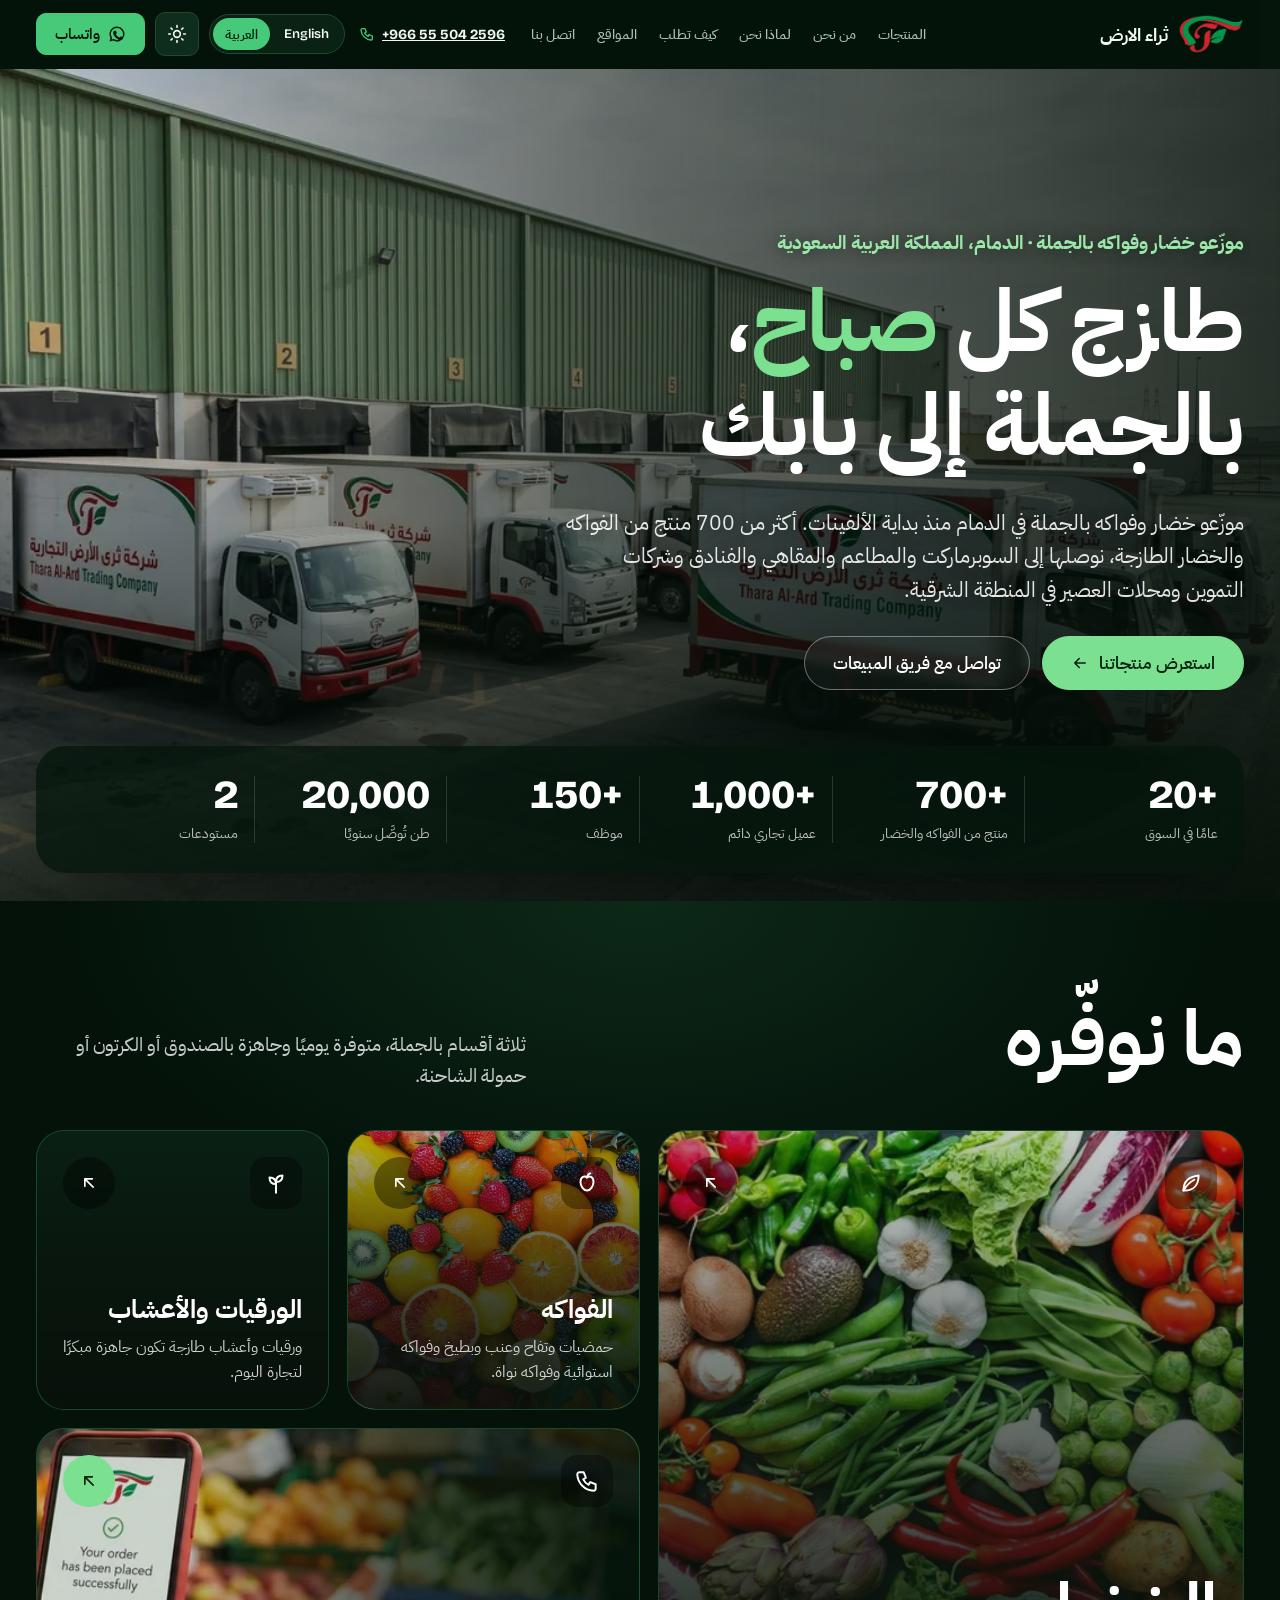
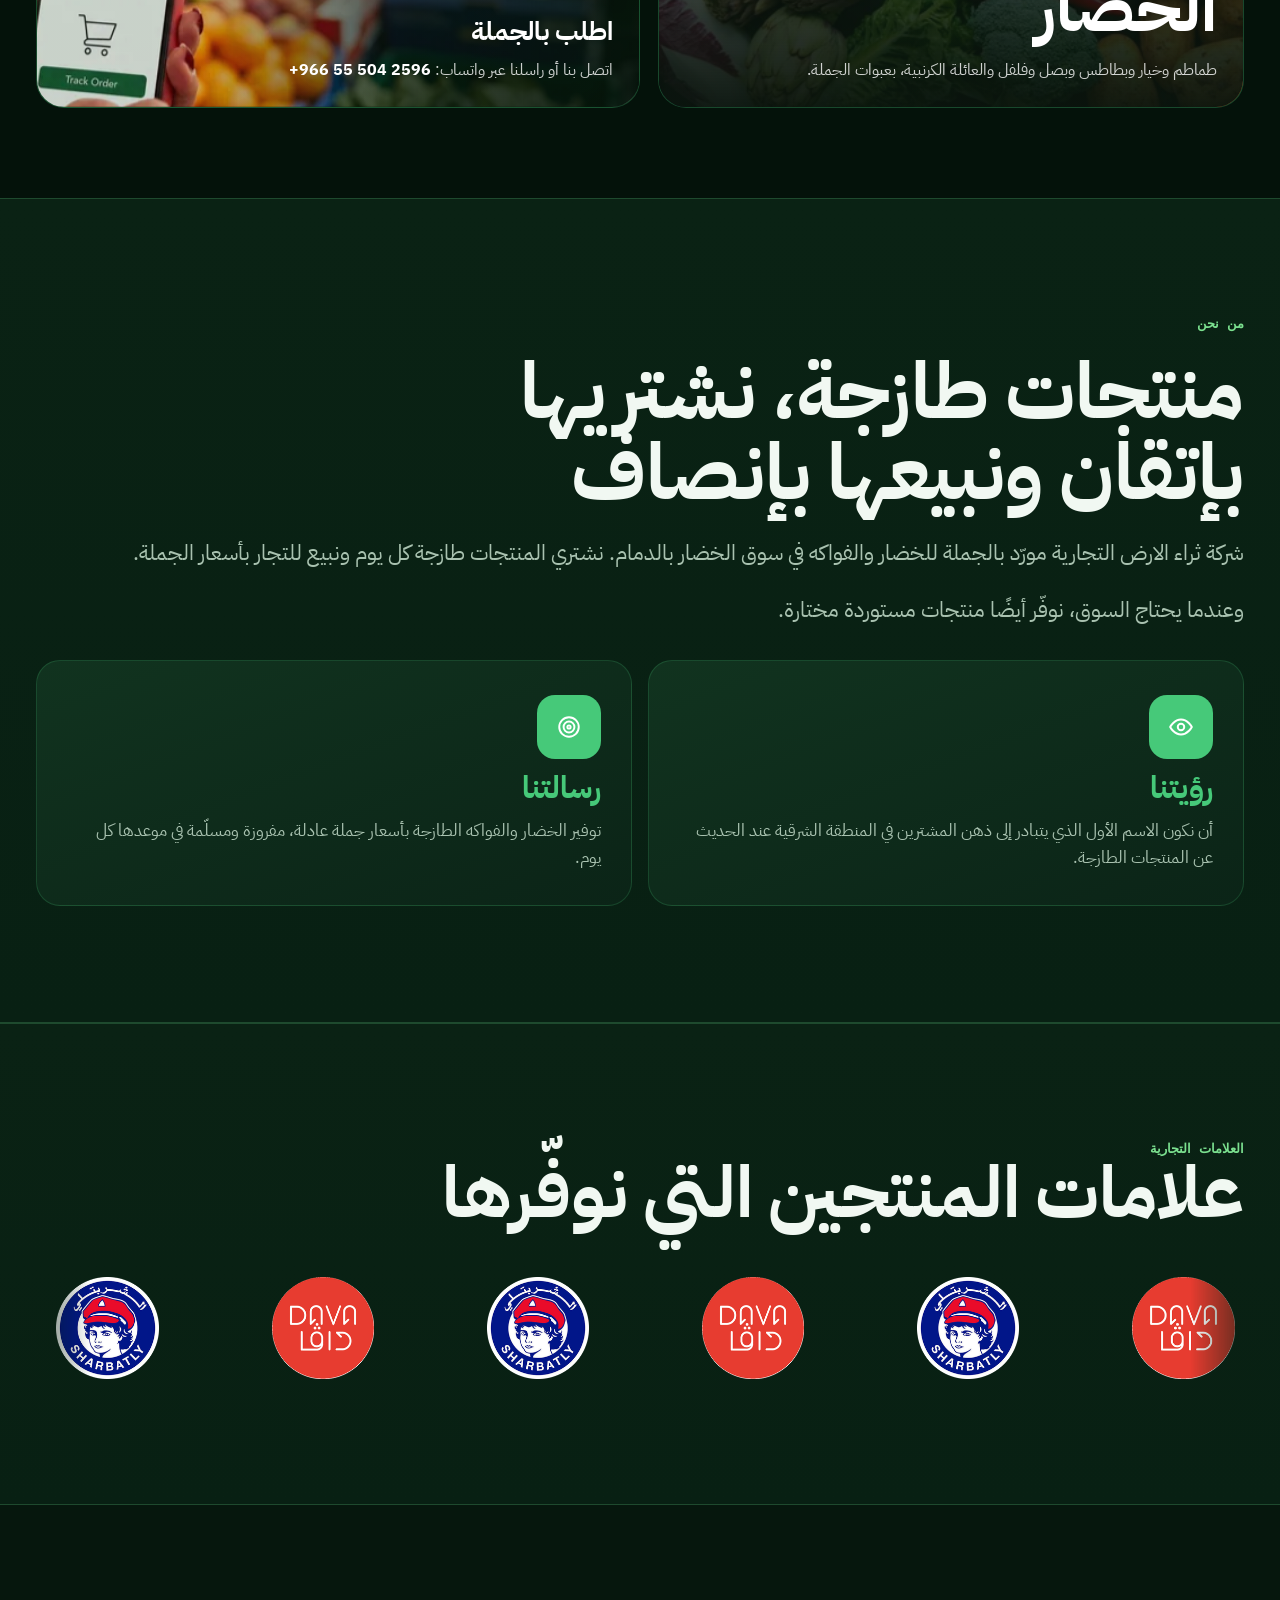
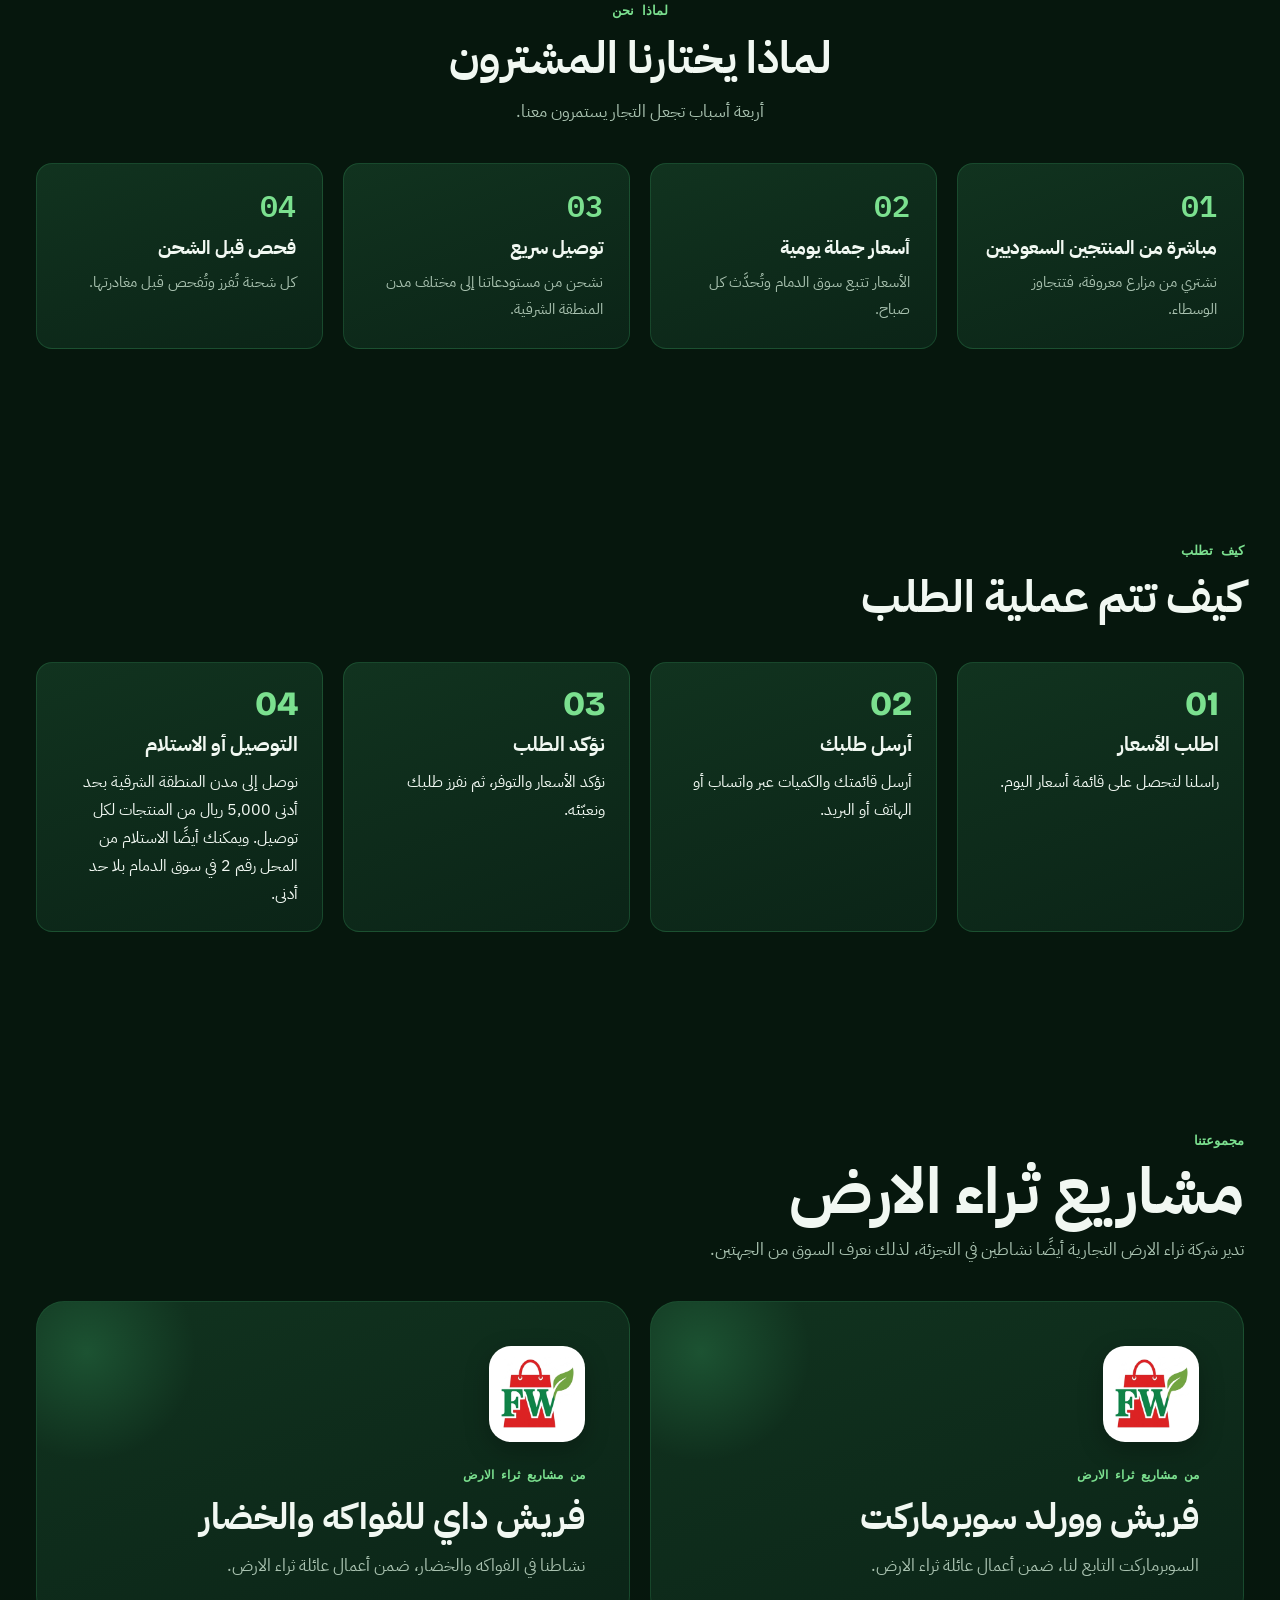
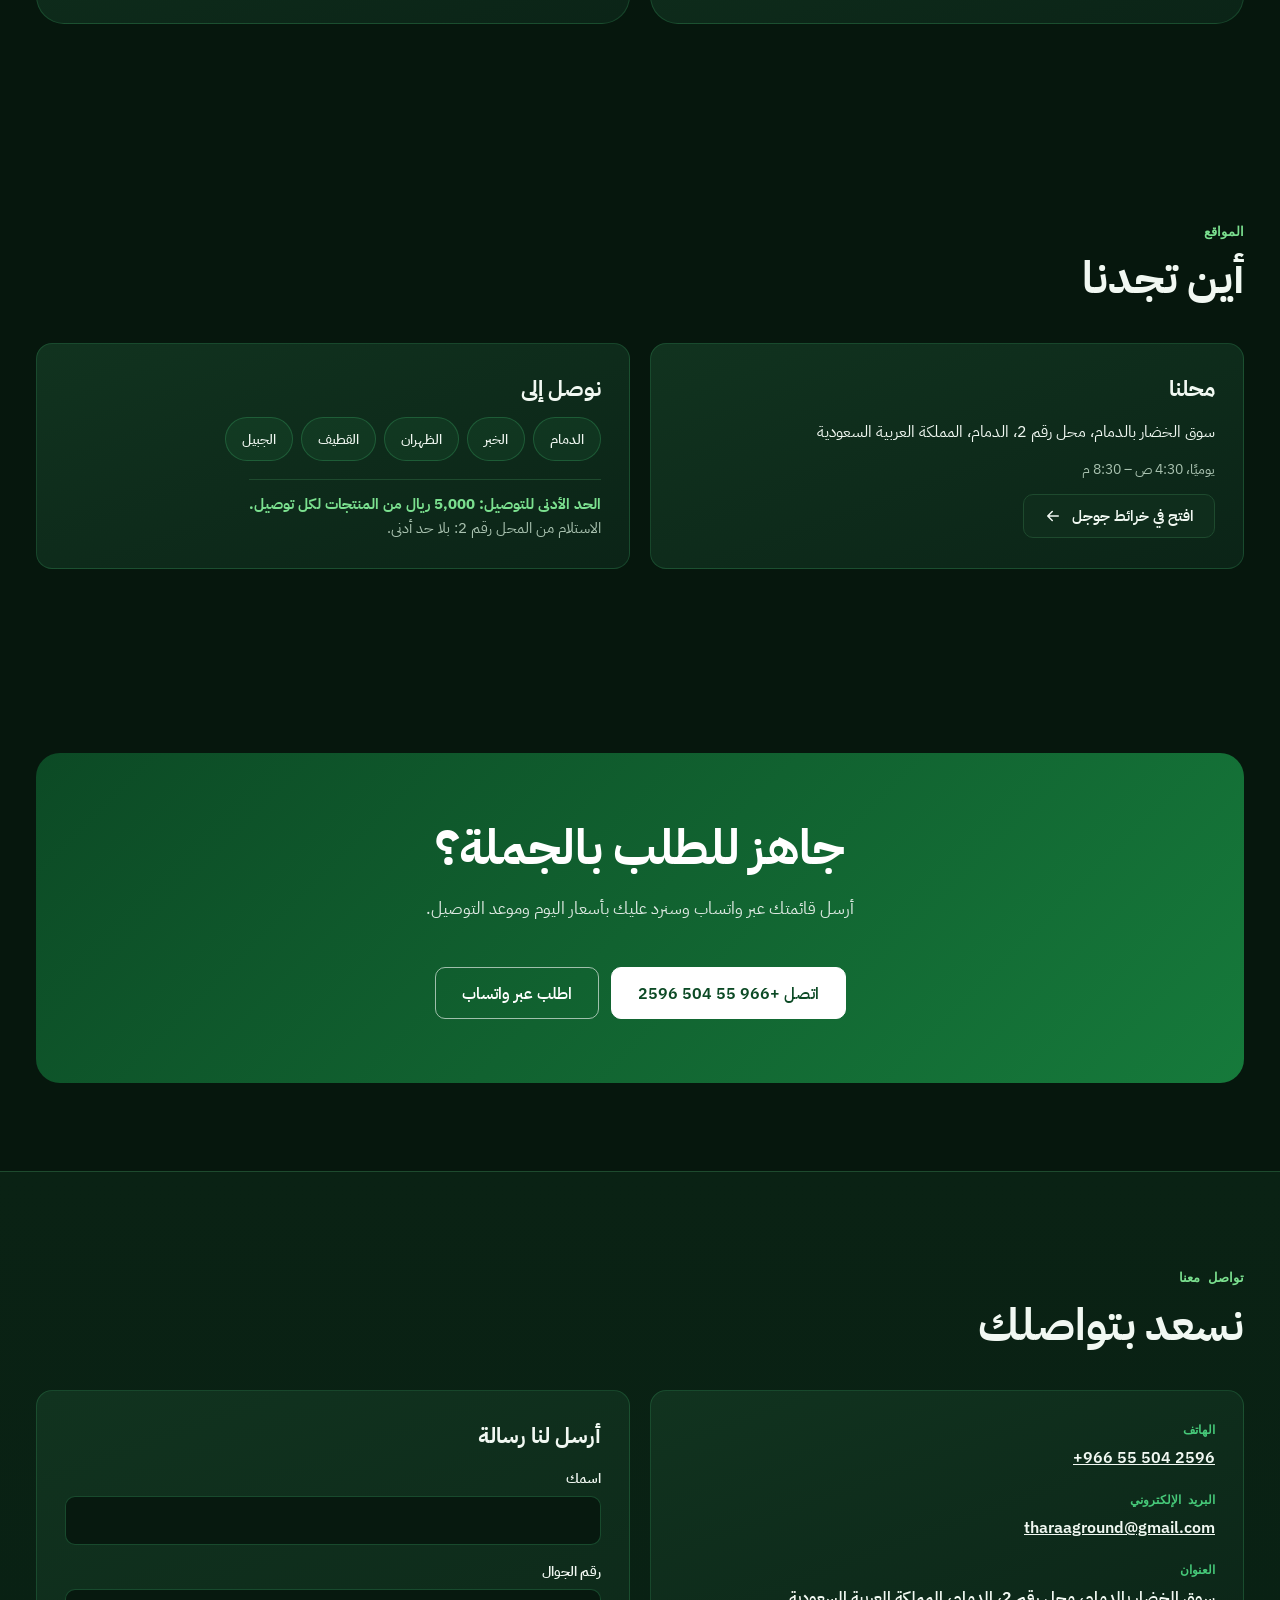
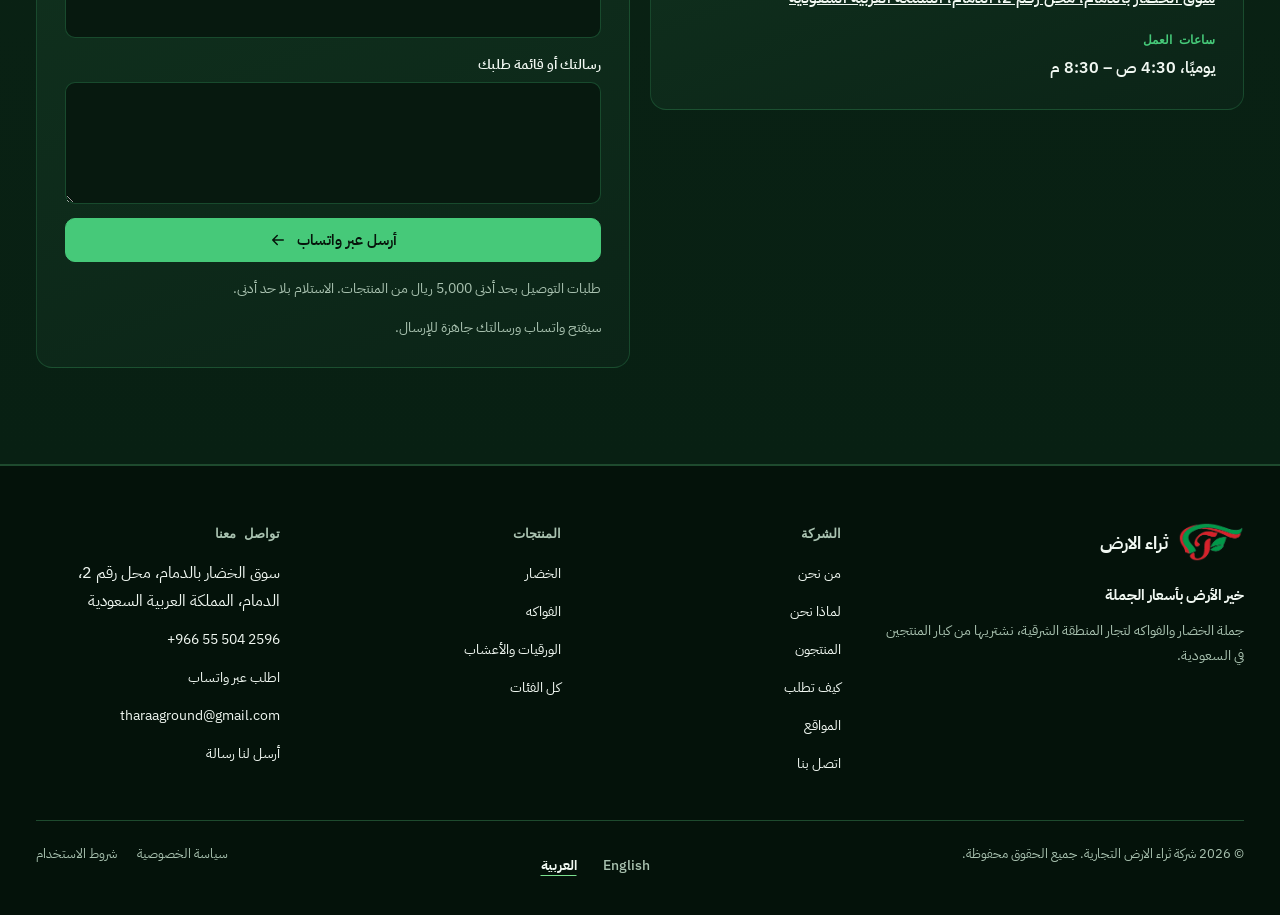
==== commit 707362a5: "Add Contact us page (EN/AR) with phone, WhatsApp, address, hours and form; contact links go to it Co" ====
--- a/ar/index.html
+++ b/ar/index.html
@@ -24,7 +24,7 @@
 <noscript><style>.relang #app{visibility:visible}.js .reveal{opacity:1;transform:none}</style></noscript>
 </head>
 <body data-page="home" data-slug="" data-base="../" data-alt="../index.html">
-<div id="app"><a class="skip" href="#main">انتقل إلى المحتوى</a><header class="site-header" id="siteHeader"><div class="wrap hdr"><a class="logo" href="../ar/index.html"><img class="logo-mark" src="../assets/img/logo.png" alt="شعار ثراء الأرض" width="66" height="40"><span class="logo-text"><b>ثراء الارض</b><small>خير الأرض بأسعار الجملة</small></span></a><nav class="nav" id="nav" aria-label="التنقل الرئيسي"><div class="nav-dd"><a href="#supply">المنتجات</a><div class="mega" role="group" aria-label="المنتجات"><div class="mega-list"><a href="../ar/products/veg.html"><b>الخضار</b><span>طماطم وخيار وبطاطس وبصل وفلفل والعائلة الكرنبية، بعبوات الجملة.</span></a><a href="../ar/products/fruit.html"><b>الفواكه</b><span>حمضيات وتفاح وعنب وبطيخ وفواكه استوائية وفواكه نواة.</span></a><a href="../ar/products/leafy.html"><b>الورقيات والأعشاب</b><span>ورقيات وأعشاب طازجة تكون جاهزة مبكرًا لتجارة اليوم.</span></a></div><div class="mega-shop"><b>محلنا</b><span>سوق الخضار بالدمام، محل رقم 2، الدمام، المملكة العربية السعودية</span><a href="https://www.google.com/maps/search/?api=1&query=Dammam+Vegetable+Market" target="_blank" rel="noopener">افتح في خرائط جوجل</a></div></div></div><a href="#about">من نحن</a><a href="#why">لماذا نحن</a><a href="#how">كيف تطلب</a><a href="#locations">المواقع</a><a href="#contact">اتصل بنا</a><div class="nav-extra"><a class="nav-tel" href="tel:+966555042596" dir="ltr"><svg viewBox="0 0 24 24" width="16" height="16" fill="none" stroke="currentColor" stroke-width="2" stroke-linecap="round" stroke-linejoin="round" aria-hidden="true"><path d="M5 4h4l2 5-2.5 1.5a11 11 0 0 0 5 5L15 13l5 2v4a2 2 0 0 1-2 2A16 16 0 0 1 3 6a2 2 0 0 1 2-2z"/></svg>+966 55 504 2596</a><div class="lang-sw" role="group" aria-label="اللغة"><button type="button" data-lang="en" lang="en" aria-pressed="false">English</button><button type="button" data-lang="ar" lang="ar" aria-pressed="true">العربية</button></div></div><a class="btn primary nav-portal" href="https://wa.me/966555042596?text=%D9%85%D8%B1%D8%AD%D8%A8%D9%8B%D8%A7%D8%8C%20%D8%A3%D8%AD%D8%AA%D8%A7%D8%AC%20%D8%A5%D9%84%D9%89%20%D8%B9%D8%B1%D8%B6%20%D8%B3%D8%B9%D8%B1." target="_blank" rel="noopener">اطلب عبر واتساب</a></nav><div class="hdr-actions"><a class="hdr-phone" href="tel:+966555042596" dir="ltr"><svg viewBox="0 0 24 24" width="16" height="16" fill="none" stroke="currentColor" stroke-width="2" stroke-linecap="round" stroke-linejoin="round" aria-hidden="true"><path d="M5 4h4l2 5-2.5 1.5a11 11 0 0 0 5 5L15 13l5 2v4a2 2 0 0 1-2 2A16 16 0 0 1 3 6a2 2 0 0 1 2-2z"/></svg>+966 55 504 2596</a><div class="lang-sw" role="group" aria-label="اللغة"><button type="button" data-lang="en" lang="en" aria-pressed="false">English</button><button type="button" data-lang="ar" lang="ar" aria-pressed="true">العربية</button></div><button type="button" class="icon-btn theme-btn" id="themeBtn" aria-label="التبديل بين الوضع الداكن والفاتح"><svg viewBox="0 0 24 24" width="20" height="20" fill="none" stroke="currentColor" stroke-width="2" stroke-linecap="round" aria-hidden="true"><circle cx="12" cy="12" r="4"/><path d="M12 2v2M12 20v2M4.9 4.9l1.4 1.4M17.7 17.7l1.4 1.4M2 12h2M20 12h2M4.9 19.1l1.4-1.4M17.7 6.3l1.4-1.4"/></svg><svg viewBox="0 0 24 24" width="20" height="20" fill="none" stroke="currentColor" stroke-width="2" stroke-linecap="round" stroke-linejoin="round" aria-hidden="true"><path d="M21 12.8A9 9 0 1 1 11.2 3a7 7 0 0 0 9.8 9.8z"/></svg></button><a class="btn primary hdr-portal" href="https://wa.me/966555042596?text=%D9%85%D8%B1%D8%AD%D8%A8%D9%8B%D8%A7%D8%8C%20%D8%A3%D8%AD%D8%AA%D8%A7%D8%AC%20%D8%A5%D9%84%D9%89%20%D8%B9%D8%B1%D8%B6%20%D8%B3%D8%B9%D8%B1." target="_blank" rel="noopener"><svg viewBox="0 0 24 24" width="18" height="18" fill="currentColor" aria-hidden="true"><path d="M12 2a10 10 0 0 0-8.6 15.1L2 22l5-1.3A10 10 0 1 0 12 2zm0 2a8 8 0 1 1-4.2 14.8l-.4-.2-2.6.7.7-2.5-.3-.4A8 8 0 0 1 12 4zm-3 3.5c-.3 0-.7.1-1 .5-.4.5-1.1 1.2-1.1 2.8s1.2 3.2 1.3 3.4c.2.2 2.3 3.6 5.6 4.9 2.8 1.1 3.3.9 3.9.8.6 0 2-.8 2.2-1.6.3-.8.3-1.5.2-1.6-.1-.2-.3-.3-.7-.5l-2-1c-.3-.1-.5-.2-.7.2l-.9 1.1c-.2.2-.3.2-.7.1-.3-.2-1.4-.5-2.6-1.6-1-.9-1.6-2-1.8-2.3-.2-.3 0-.5.1-.7l.5-.6c.1-.2.2-.3.3-.5.1-.2 0-.4 0-.6l-.9-2.2c-.2-.5-.5-.5-.7-.5z"/></svg>واتساب</a><button type="button" class="icon-btn menu-btn" id="menuBtn" aria-expanded="false" aria-controls="nav" aria-label="فتح القائمة"><svg viewBox="0 0 24 24" width="22" height="22" fill="none" stroke="currentColor" stroke-width="2" stroke-linecap="round" aria-hidden="true"><path d="M4 7h16M4 12h16M4 17h16"/></svg><svg viewBox="0 0 24 24" width="22" height="22" fill="none" stroke="currentColor" stroke-width="2" stroke-linecap="round" aria-hidden="true"><path d="M6 6l12 12M18 6L6 18"/></svg></button></div></div></header><main id="main"><section class="hero" id="top" aria-labelledby="heroTitle"><div class="hero-media" aria-hidden="true"><img class="hero-img" src="../assets/img/hero.webp" alt="شاحنات توصيل ثراء الأرض في سوق الجملة بالدمام" width="1600" height="900" fetchpriority="high" decoding="async"></div><div class="hero-shade" aria-hidden="true"></div><div class="wrap hero-in"><div class="hero-copy" role="tabpanel"><p class="hero-eyebrow">موزّعو خضار وفواكه بالجملة · الدمام، المملكة العربية السعودية</p><h1 id="heroTitle">طازج كل <em class="accent">صباح</em>، بالجملة إلى بابك</h1><p class="lead" id="heroSub">موزّعو خضار وفواكه بالجملة في الدمام منذ بداية الألفينات. أكثر من 700 منتج من الفواكه والخضار الطازجة، نوصلها إلى السوبرماركت والمطاعم والمقاهي والفنادق وشركات التموين ومحلات العصير في المنطقة الشرقية.</p><div class="cta"><a class="btn primary lg" href="#supply">استعرض منتجاتنا<svg class="arr" viewBox="0 0 24 24" width="18" height="18" fill="none" stroke="currentColor" stroke-width="2" stroke-linecap="round" stroke-linejoin="round" aria-hidden="true"><path d="M5 12h14M13 6l6 6-6 6"/></svg></a><a class="btn outline lg" href="https://wa.me/966555042596?text=%D9%85%D8%B1%D8%AD%D8%A8%D9%8B%D8%A7%D8%8C%20%D8%A3%D8%AD%D8%AA%D8%A7%D8%AC%20%D8%A5%D9%84%D9%89%20%D8%B9%D8%B1%D8%B6%20%D8%B3%D8%B9%D8%B1." target="_blank" rel="noopener">تواصل مع فريق المبيعات</a></div></div><dl class="hero-stats" aria-label="أرقام رئيسية"><div class="stat"><dt>عامًا في السوق</dt><dd><span class="count" dir="ltr" data-to="20" data-suffix="+">20+</span></dd></div><div class="stat"><dt>منتج من الفواكه والخضار</dt><dd><span class="count" dir="ltr" data-to="700" data-suffix="+">700+</span></dd></div><div class="stat"><dt>عميل تجاري دائم</dt><dd><span class="count" dir="ltr" data-to="1000" data-suffix="+">1,000+</span></dd></div><div class="stat"><dt>موظف</dt><dd><span class="count" dir="ltr" data-to="150" data-suffix="+">150+</span></dd></div><div class="stat"><dt>طن تُوصَّل سنويًا</dt><dd><span class="count" dir="ltr" data-to="20000" data-suffix="">20,000</span></dd></div><div class="stat"><dt>مستودعات</dt><dd><span class="count" dir="ltr" data-to="2" data-suffix="">2</span></dd></div></dl></div></section><section class="sec dark" id="supply" aria-labelledby="supplyT"><div class="wrap"><div class="sup-head reveal"><h2 class="title" id="supplyT">ما نوفّره</h2><p>ثلاثة أقسام بالجملة، متوفرة يوميًا وجاهزة بالصندوق أو الكرتون أو حمولة الشاحنة.</p></div><div class="bento"><a class="bn bn-veg bn-big reveal" style="--i:0" href="../ar/products/veg.html"><span class="bn-bg" aria-hidden="true"><img src="../assets/img/vegetables.webp" data-fallback="../assets/img/cat/tomatoes.svg" alt="جملة الخضار الطازجة في ثراء الأرض بالدمام" width="800" height="600" loading="lazy" decoding="async"></span><span class="bn-top"><span class="bn-ic"><svg viewBox="0 0 24 24" width="26" height="26" fill="none" stroke="currentColor" stroke-width="1.8" stroke-linecap="round" stroke-linejoin="round" aria-hidden="true"><path d="M5 19c0-8 5-13 14-14 0 9-5 14-13 14z"/><path d="M5 19c3-5 6-8 10-10"/></svg></span><span class="bn-go"><svg class="ur" viewBox="0 0 24 24" width="20" height="20" fill="none" stroke="currentColor" stroke-width="2" stroke-linecap="round" stroke-linejoin="round" aria-hidden="true"><path d="M7 17L17 7M8 7h9v9"/></svg></span></span><span class="bn-body"><span class="bn-t">الخضار</span><span class="bn-d">طماطم وخيار وبطاطس وبصل وفلفل والعائلة الكرنبية، بعبوات الجملة.</span></span></a><a class="bn bn-fruit reveal" style="--i:1" href="../ar/products/fruit.html"><span class="bn-bg" aria-hidden="true"><img src="../assets/img/fruits.webp" data-fallback="../assets/img/cat/citrus.svg" alt="جملة الفواكه الطازجة في ثراء الأرض بالدمام" width="800" height="600" loading="lazy" decoding="async"></span><span class="bn-top"><span class="bn-ic"><svg viewBox="0 0 24 24" width="26" height="26" fill="none" stroke="currentColor" stroke-width="1.8" stroke-linecap="round" stroke-linejoin="round" aria-hidden="true"><path d="M12 7c-2-2-6-1-6 4 0 4 3 8 6 8s6-4 6-8c0-5-4-6-6-4z"/><path d="M12 7c0-2 1-3 3-4"/></svg></span><span class="bn-go"><svg class="ur" viewBox="0 0 24 24" width="20" height="20" fill="none" stroke="currentColor" stroke-width="2" stroke-linecap="round" stroke-linejoin="round" aria-hidden="true"><path d="M7 17L17 7M8 7h9v9"/></svg></span></span><span class="bn-body"><span class="bn-t">الفواكه</span><span class="bn-d">حمضيات وتفاح وعنب وبطيخ وفواكه استوائية وفواكه نواة.</span></span></a><a class="bn bn-leafy reveal" style="--i:2" href="../ar/products/leafy.html"><span class="bn-bg" aria-hidden="true"><img src="../assets/img/leafy.webp" data-fallback="../assets/img/cat/leafy-herbs.svg" alt="الورقيات والأعشاب الطازجة في ثراء الأرض بالدمام" width="800" height="600" loading="lazy" decoding="async"></span><span class="bn-top"><span class="bn-ic"><svg viewBox="0 0 24 24" width="26" height="26" fill="none" stroke="currentColor" stroke-width="1.8" stroke-linecap="round" stroke-linejoin="round" aria-hidden="true"><path d="M12 21V9"/><path d="M12 13c-4 0-6-2-6-6 4 0 6 2 6 6z"/><path d="M12 11c0-4 2-6 6-6 0 4-2 6-6 6z"/></svg></span><span class="bn-go"><svg class="ur" viewBox="0 0 24 24" width="20" height="20" fill="none" stroke="currentColor" stroke-width="2" stroke-linecap="round" stroke-linejoin="round" aria-hidden="true"><path d="M7 17L17 7M8 7h9v9"/></svg></span></span><span class="bn-body"><span class="bn-t">الورقيات والأعشاب</span><span class="bn-d">ورقيات وأعشاب طازجة تكون جاهزة مبكرًا لتجارة اليوم.</span></span></a><a class="bn bn-order reveal" style="--i:4" href="tel:+966555042596"><span class="bn-bg" aria-hidden="true"><img src="../assets/img/order.webp" alt="طلب الفواكه والخضار الطازجة بالهاتف من ثراء الأرض" width="800" height="446" loading="lazy" decoding="async"></span><span class="bn-top"><span class="bn-ic"><svg viewBox="0 0 24 24" width="26" height="26" fill="none" stroke="currentColor" stroke-width="1.8" stroke-linecap="round" stroke-linejoin="round" aria-hidden="true"><path d="M5 4h4l2 5-2.5 1.5a11 11 0 0 0 5 5L15 13l5 2v4a2 2 0 0 1-2 2A16 16 0 0 1 3 6a2 2 0 0 1 2-2z"/></svg></span><span class="bn-go acc"><svg class="ur" viewBox="0 0 24 24" width="20" height="20" fill="none" stroke="currentColor" stroke-width="2" stroke-linecap="round" stroke-linejoin="round" aria-hidden="true"><path d="M7 17L17 7M8 7h9v9"/></svg></span></span><span class="bn-body"><span class="bn-t">اطلب بالجملة</span><span class="bn-d">اتصل بنا أو راسلنا عبر واتساب: <b dir="ltr">+966 55 504 2596</b></span></span></a></div></div></section><section class="sec alt" id="about" aria-labelledby="aboutT"><div class="wrap about-grid about-solo"><div class="about-text reveal"><p class="eyebrow">من نحن</p><h2 class="title" id="aboutT">منتجات طازجة، نشتريها بإتقان ونبيعها بإنصاف</h2><p>شركة ثراء الارض التجارية مورّد بالجملة للخضار والفواكه في سوق الخضار بالدمام. نشتري المنتجات طازجة كل يوم ونبيع للتجار بأسعار الجملة.</p><p>وعندما يحتاج السوق، نوفّر أيضًا منتجات مستوردة مختارة.</p><div class="vm"><div class="card vm-card"><span class="vm-ic" aria-hidden="true"><svg viewBox="0 0 24 24" width="26" height="26" fill="none" stroke="currentColor" stroke-width="1.8" stroke-linecap="round" stroke-linejoin="round"><path d="M2 12s3.6-7 10-7 10 7 10 7-3.6 7-10 7S2 12 2 12z"/><circle cx="12" cy="12" r="3"/></svg></span><h3>رؤيتنا</h3><p>أن نكون الاسم الأول الذي يتبادر إلى ذهن المشترين في المنطقة الشرقية عند الحديث عن المنتجات الطازجة.</p></div><div class="card vm-card"><span class="vm-ic" aria-hidden="true"><svg viewBox="0 0 24 24" width="26" height="26" fill="none" stroke="currentColor" stroke-width="1.8" stroke-linecap="round" stroke-linejoin="round"><circle cx="12" cy="12" r="9"/><circle cx="12" cy="12" r="5"/><circle cx="12" cy="12" r="1.5"/></svg></span><h3>رسالتنا</h3><p>توفير الخضار والفواكه الطازجة بأسعار جملة عادلة، مفروزة ومسلّمة في موعدها كل يوم.</p></div></div></div></div></section><section class="sec alt" id="brands" aria-labelledby="brandsT"><div class="wrap"><div class="sec-head row reveal"><div><p class="eyebrow">العلامات التجارية</p><h2 class="title" id="brandsT">علامات المنتجين التي نوفّرها</h2></div></div></div><div class="mq-wrap"><div class="marquee " dir="ltr"><div class="marquee-track"><ul role="list" aria-label="علامات المنتجين التي نوفّرها"><li><img class="logo-img" src="../assets/img/sharbatly.png" alt="Sharbatly Fruit" loading="lazy" height="40"></li><li><img class="logo-img" src="../assets/img/dawa.png" alt="Dawa Agriculture" loading="lazy" height="40"></li><li><img class="logo-img" src="../assets/img/sharbatly.png" alt="Sharbatly Fruit" loading="lazy" height="40"></li><li><img class="logo-img" src="../assets/img/dawa.png" alt="Dawa Agriculture" loading="lazy" height="40"></li><li><img class="logo-img" src="../assets/img/sharbatly.png" alt="Sharbatly Fruit" loading="lazy" height="40"></li><li><img class="logo-img" src="../assets/img/dawa.png" alt="Dawa Agriculture" loading="lazy" height="40"></li><li><img class="logo-img" src="../assets/img/sharbatly.png" alt="Sharbatly Fruit" loading="lazy" height="40"></li><li><img class="logo-img" src="../assets/img/dawa.png" alt="Dawa Agriculture" loading="lazy" height="40"></li></ul><ul aria-hidden="true"><li><img class="logo-img" src="../assets/img/sharbatly.png" alt="Sharbatly Fruit" loading="lazy" height="40"></li><li><img class="logo-img" src="../assets/img/dawa.png" alt="Dawa Agriculture" loading="lazy" height="40"></li><li><img class="logo-img" src="../assets/img/sharbatly.png" alt="Sharbatly Fruit" loading="lazy" height="40"></li><li><img class="logo-img" src="../assets/img/dawa.png" alt="Dawa Agriculture" loading="lazy" height="40"></li><li><img class="logo-img" src="../assets/img/sharbatly.png" alt="Sharbatly Fruit" loading="lazy" height="40"></li><li><img class="logo-img" src="../assets/img/dawa.png" alt="Dawa Agriculture" loading="lazy" height="40"></li><li><img class="logo-img" src="../assets/img/sharbatly.png" alt="Sharbatly Fruit" loading="lazy" height="40"></li><li><img class="logo-img" src="../assets/img/dawa.png" alt="Dawa Agriculture" loading="lazy" height="40"></li></ul></div></div></div></section><section class="sec" id="why" aria-labelledby="whyT"><div class="wrap"><div class="sec-head reveal center"><p class="eyebrow">لماذا نحن</p><h2 class="title" id="whyT">لماذا يختارنا المشترون</h2><p class="sub">أربعة أسباب تجعل التجار يستمرون معنا.</p></div><div class="grid-4"><article class="card info-card reveal" style="--i:0"><span class="why-n">01</span><h3>مباشرة من المنتجين السعوديين</h3><p>نشتري من مزارع معروفة، فتتجاوز الوسطاء.</p></article><article class="card info-card reveal" style="--i:1"><span class="why-n">02</span><h3>أسعار جملة يومية</h3><p>الأسعار تتبع سوق الدمام وتُحدَّث كل صباح.</p></article><article class="card info-card reveal" style="--i:2"><span class="why-n">03</span><h3>توصيل سريع</h3><p>نشحن من مستودعاتنا إلى مختلف مدن المنطقة الشرقية.</p></article><article class="card info-card reveal" style="--i:3"><span class="why-n">04</span><h3>فحص قبل الشحن</h3><p>كل شحنة تُفرز وتُفحص قبل مغادرتها.</p></article></div></div></section><section class="sec" id="how" aria-labelledby="howT"><div class="wrap"><div class="sec-head reveal"><p class="eyebrow">كيف تطلب</p><h2 class="title" id="howT">كيف تتم عملية الطلب</h2></div><ol class="steps" role="list"><li class="step card reveal" style="--i:0"><span class="step-n">01</span><h3>اطلب الأسعار</h3><p>راسلنا لتحصل على قائمة أسعار اليوم.</p></li><li class="step card reveal" style="--i:1"><span class="step-n">02</span><h3>أرسل طلبك</h3><p>أرسل قائمتك والكميات عبر واتساب أو الهاتف أو البريد.</p></li><li class="step card reveal" style="--i:2"><span class="step-n">03</span><h3>نؤكد الطلب</h3><p>نؤكد الأسعار والتوفر، ثم نفرز طلبك ونعبّئه.</p></li><li class="step card reveal" style="--i:3"><span class="step-n">04</span><h3>التوصيل أو الاستلام</h3><p>نوصل إلى مدن المنطقة الشرقية بحد أدنى 5,000 ريال من المنتجات لكل توصيل. ويمكنك أيضًا الاستلام من المحل رقم 2 في سوق الدمام بلا حد أدنى.</p></li></ol></div></section><section class="sec" id="ventures" aria-labelledby="grpT"><div class="wrap"><div class="sec-head reveal"><p class="eyebrow">مجموعتنا</p><h2 class="title" id="grpT">مشاريع ثراء الارض</h2><p class="sub">تدير شركة ثراء الارض التجارية أيضًا نشاطين في التجزئة، لذلك نعرف السوق من الجهتين.</p></div><div class="grid-2 vent-grid"><article class="card vent-card reveal" style="--i:0"><span class="vent-logo"><img src="../assets/img/freshday.png" alt="شعار فريش داي للفواكه والخضار" width="417" height="398" loading="lazy" decoding="async"></span><p class="vent-tag">من مشاريع ثراء الارض</p><h3>فريش وورلد سوبرماركت</h3><p>السوبرماركت التابع لنا، ضمن أعمال عائلة ثراء الارض.</p></article><article class="card vent-card reveal" style="--i:1"><span class="vent-logo"><img src="../assets/img/freshday.png" alt="شعار فريش داي للفواكه والخضار" width="417" height="398" loading="lazy" decoding="async"></span><p class="vent-tag">من مشاريع ثراء الارض</p><h3>فريش داي للفواكه والخضار</h3><p>نشاطنا في الفواكه والخضار، ضمن أعمال عائلة ثراء الارض.</p></article></div></div></section><section class="sec" id="locations" aria-labelledby="locT"><div class="wrap"><div class="sec-head reveal"><p class="eyebrow">المواقع</p><h2 class="title" id="locT">أين تجدنا</h2></div><div class="grid-2"><article class="card loc-card reveal"><h3>محلنا</h3><p>سوق الخضار بالدمام، محل رقم 2، الدمام، المملكة العربية السعودية</p><p class="muted">يوميًا، 4:30 ص – 8:30 م</p><a class="btn" href="https://www.google.com/maps/search/?api=1&query=Dammam+Vegetable+Market" target="_blank" rel="noopener">افتح في خرائط جوجل<svg class="arr" viewBox="0 0 24 24" width="18" height="18" fill="none" stroke="currentColor" stroke-width="2" stroke-linecap="round" stroke-linejoin="round" aria-hidden="true"><path d="M5 12h14M13 6l6 6-6 6"/></svg></a></article><article class="card loc-card reveal" style="--i:1"><h3>نوصل إلى</h3><ul class="chips" role="list"><li class="chip">الدمام</li><li class="chip">الخبر</li><li class="chip">الظهران</li><li class="chip">القطيف</li><li class="chip">الجبيل</li></ul><p class="order-min"><strong>الحد الأدنى للتوصيل: 5,000 ريال من المنتجات لكل توصيل.</strong><br>الاستلام من المحل رقم 2: بلا حد أدنى.</p></article></div></div></section><section class="cta-band" id="order" aria-labelledby="ctaT"><div class="wrap"><div class="cta-in reveal"><h2 id="ctaT">جاهز للطلب بالجملة؟</h2><p>أرسل قائمتك عبر واتساب وسنرد عليك بأسعار اليوم وموعد التوصيل.</p><div class="cta"><a class="btn light lg" href="tel:+966555042596" dir="ltr">اتصل +966 55 504 2596</a><a class="btn ghost-light lg" href="https://wa.me/966555042596?text=%D9%85%D8%B1%D8%AD%D8%A8%D9%8B%D8%A7%D8%8C%20%D8%A3%D8%AD%D8%AA%D8%A7%D8%AC%20%D8%A5%D9%84%D9%89%20%D8%B9%D8%B1%D8%B6%20%D8%B3%D8%B9%D8%B1." target="_blank" rel="noopener">اطلب عبر واتساب</a></div></div></div></section><section class="sec alt" id="contact" aria-labelledby="contactT"><div class="wrap"><div class="sec-head reveal"><p class="eyebrow">تواصل معنا</p><h2 class="title" id="contactT">نسعد بتواصلك</h2></div><div class="grid-2 contact-grid"><dl class="contact-list card reveal"><div><dt>الهاتف</dt><dd><a href="tel:+966555042596" dir="ltr">+966 55 504 2596</a></dd></div><div><dt>البريد الإلكتروني</dt><dd><a href="mailto:tharaaground@gmail.com">tharaaground@gmail.com</a></dd></div></dl><form class="card contact-form reveal" id="contactForm" name="contact" method="POST" data-netlify="true" style="--i:1"><input type="hidden" name="form-name" value="contact"><h3>أرسل لنا رسالة</h3><label>اسمك<input name="name" autocomplete="name" required></label><label>رقم الجوال<input name="phone" type="tel" autocomplete="tel" dir="ltr"></label><label>رسالتك أو قائمة طلبك<textarea name="msg" rows="4" required></textarea></label><button class="btn primary" type="submit">أرسل عبر واتساب<svg class="arr" viewBox="0 0 24 24" width="18" height="18" fill="none" stroke="currentColor" stroke-width="2" stroke-linecap="round" stroke-linejoin="round" aria-hidden="true"><path d="M5 12h14M13 6l6 6-6 6"/></svg></button><p class="muted">طلبات التوصيل بحد أدنى 5,000 ريال من المنتجات. الاستلام بلا حد أدنى.</p><p class="muted">سيفتح واتساب ورسالتك جاهزة للإرسال.</p><p class="form-status" id="formStatus" role="status" aria-live="polite"></p></form></div></div></section></main><footer class="site-footer"><div class="wrap"><div class="foot-grid"><div class="foot-brand"><a class="logo" href="../ar/index.html"><img class="logo-mark" src="../assets/img/logo.png" alt="شعار ثراء الأرض" width="66" height="40" loading="lazy"><span class="logo-text"><b>ثراء الارض</b></span></a><p class="foot-tag">خير الأرض بأسعار الجملة</p><p>جملة الخضار والفواكه لتجار المنطقة الشرقية، نشتريها من كبار المنتجين في السعودية.</p></div><div><h2 class="foot-h">الشركة</h2><ul><li><a href="#about">من نحن</a></li><li><a href="#why">لماذا نحن</a></li><li><a href="#brands">المنتجون</a></li><li><a href="#how">كيف تطلب</a></li><li><a href="#locations">المواقع</a></li><li><a href="#contact">اتصل بنا</a></li></ul></div><div><h2 class="foot-h">المنتجات</h2><ul><li><a href="../ar/products/veg.html">الخضار</a></li><li><a href="../ar/products/fruit.html">الفواكه</a></li><li><a href="../ar/products/leafy.html">الورقيات والأعشاب</a></li><li><a href="#supply">كل الفئات</a></li></ul></div><div><h2 class="foot-h">تواصل معنا</h2><ul class="foot-contact"><li>سوق الخضار بالدمام، محل رقم 2، الدمام، المملكة العربية السعودية</li><li><a href="tel:+966555042596" dir="ltr">+966 55 504 2596</a></li><li><a href="https://wa.me/966555042596?text=%D9%85%D8%B1%D8%AD%D8%A8%D9%8B%D8%A7%D8%8C%20%D8%A3%D8%AD%D8%AA%D8%A7%D8%AC%20%D8%A5%D9%84%D9%89%20%D8%B9%D8%B1%D8%B6%20%D8%B3%D8%B9%D8%B1." target="_blank" rel="noopener">اطلب عبر واتساب</a></li><li><a href="mailto:tharaaground@gmail.com">tharaaground@gmail.com</a></li><li><a href="#contact">أرسل لنا رسالة</a></li></ul></div></div><div class="foot-bottom"><p>© 2026 شركة ثراء الارض التجارية. جميع الحقوق محفوظة.</p><div class="foot-lang" role="group" aria-label="اللغة"><button type="button" data-lang="en" lang="en" aria-pressed="false">English</button><button type="button" data-lang="ar" lang="ar" aria-pressed="true">العربية</button></div><p class="foot-legal"><a href="../ar/privacy.html">سياسة الخصوصية</a><a href="../ar/terms.html">شروط الاستخدام</a></p></div></div></footer></div>
+<div id="app"><a class="skip" href="#main">انتقل إلى المحتوى</a><header class="site-header" id="siteHeader"><div class="wrap hdr"><a class="logo" href="../ar/index.html"><img class="logo-mark" src="../assets/img/logo.png" alt="شعار ثراء الأرض" width="66" height="40"><span class="logo-text"><b>ثراء الارض</b><small>خير الأرض بأسعار الجملة</small></span></a><nav class="nav" id="nav" aria-label="التنقل الرئيسي"><div class="nav-dd"><a href="#supply">المنتجات</a><div class="mega" role="group" aria-label="المنتجات"><div class="mega-list"><a href="../ar/products/veg.html"><b>الخضار</b><span>طماطم وخيار وبطاطس وبصل وفلفل والعائلة الكرنبية، بعبوات الجملة.</span></a><a href="../ar/products/fruit.html"><b>الفواكه</b><span>حمضيات وتفاح وعنب وبطيخ وفواكه استوائية وفواكه نواة.</span></a><a href="../ar/products/leafy.html"><b>الورقيات والأعشاب</b><span>ورقيات وأعشاب طازجة تكون جاهزة مبكرًا لتجارة اليوم.</span></a></div><div class="mega-shop"><b>محلنا</b><span>سوق الخضار بالدمام، محل رقم 2، الدمام، المملكة العربية السعودية</span><a href="https://www.google.com/maps/search/?api=1&query=Dammam+Vegetable+Market" target="_blank" rel="noopener">افتح في خرائط جوجل</a></div></div></div><a href="#about">من نحن</a><a href="#why">لماذا نحن</a><a href="#how">كيف تطلب</a><a href="#locations">المواقع</a><a href="../ar/contact.html">اتصل بنا</a><div class="nav-extra"><a class="nav-tel" href="tel:+966555042596" dir="ltr"><svg viewBox="0 0 24 24" width="16" height="16" fill="none" stroke="currentColor" stroke-width="2" stroke-linecap="round" stroke-linejoin="round" aria-hidden="true"><path d="M5 4h4l2 5-2.5 1.5a11 11 0 0 0 5 5L15 13l5 2v4a2 2 0 0 1-2 2A16 16 0 0 1 3 6a2 2 0 0 1 2-2z"/></svg>+966 55 504 2596</a><div class="lang-sw" role="group" aria-label="اللغة"><button type="button" data-lang="en" lang="en" aria-pressed="false">English</button><button type="button" data-lang="ar" lang="ar" aria-pressed="true">العربية</button></div></div><a class="btn primary nav-portal" href="https://wa.me/966555042596?text=%D9%85%D8%B1%D8%AD%D8%A8%D9%8B%D8%A7%D8%8C%20%D8%A3%D8%AD%D8%AA%D8%A7%D8%AC%20%D8%A5%D9%84%D9%89%20%D8%B9%D8%B1%D8%B6%20%D8%B3%D8%B9%D8%B1." target="_blank" rel="noopener">اطلب عبر واتساب</a></nav><div class="hdr-actions"><a class="hdr-phone" href="tel:+966555042596" dir="ltr"><svg viewBox="0 0 24 24" width="16" height="16" fill="none" stroke="currentColor" stroke-width="2" stroke-linecap="round" stroke-linejoin="round" aria-hidden="true"><path d="M5 4h4l2 5-2.5 1.5a11 11 0 0 0 5 5L15 13l5 2v4a2 2 0 0 1-2 2A16 16 0 0 1 3 6a2 2 0 0 1 2-2z"/></svg>+966 55 504 2596</a><div class="lang-sw" role="group" aria-label="اللغة"><button type="button" data-lang="en" lang="en" aria-pressed="false">English</button><button type="button" data-lang="ar" lang="ar" aria-pressed="true">العربية</button></div><button type="button" class="icon-btn theme-btn" id="themeBtn" aria-label="التبديل بين الوضع الداكن والفاتح"><svg viewBox="0 0 24 24" width="20" height="20" fill="none" stroke="currentColor" stroke-width="2" stroke-linecap="round" aria-hidden="true"><circle cx="12" cy="12" r="4"/><path d="M12 2v2M12 20v2M4.9 4.9l1.4 1.4M17.7 17.7l1.4 1.4M2 12h2M20 12h2M4.9 19.1l1.4-1.4M17.7 6.3l1.4-1.4"/></svg><svg viewBox="0 0 24 24" width="20" height="20" fill="none" stroke="currentColor" stroke-width="2" stroke-linecap="round" stroke-linejoin="round" aria-hidden="true"><path d="M21 12.8A9 9 0 1 1 11.2 3a7 7 0 0 0 9.8 9.8z"/></svg></button><a class="btn primary hdr-portal" href="https://wa.me/966555042596?text=%D9%85%D8%B1%D8%AD%D8%A8%D9%8B%D8%A7%D8%8C%20%D8%A3%D8%AD%D8%AA%D8%A7%D8%AC%20%D8%A5%D9%84%D9%89%20%D8%B9%D8%B1%D8%B6%20%D8%B3%D8%B9%D8%B1." target="_blank" rel="noopener"><svg viewBox="0 0 24 24" width="18" height="18" fill="currentColor" aria-hidden="true"><path d="M12 2a10 10 0 0 0-8.6 15.1L2 22l5-1.3A10 10 0 1 0 12 2zm0 2a8 8 0 1 1-4.2 14.8l-.4-.2-2.6.7.7-2.5-.3-.4A8 8 0 0 1 12 4zm-3 3.5c-.3 0-.7.1-1 .5-.4.5-1.1 1.2-1.1 2.8s1.2 3.2 1.3 3.4c.2.2 2.3 3.6 5.6 4.9 2.8 1.1 3.3.9 3.9.8.6 0 2-.8 2.2-1.6.3-.8.3-1.5.2-1.6-.1-.2-.3-.3-.7-.5l-2-1c-.3-.1-.5-.2-.7.2l-.9 1.1c-.2.2-.3.2-.7.1-.3-.2-1.4-.5-2.6-1.6-1-.9-1.6-2-1.8-2.3-.2-.3 0-.5.1-.7l.5-.6c.1-.2.2-.3.3-.5.1-.2 0-.4 0-.6l-.9-2.2c-.2-.5-.5-.5-.7-.5z"/></svg>واتساب</a><button type="button" class="icon-btn menu-btn" id="menuBtn" aria-expanded="false" aria-controls="nav" aria-label="فتح القائمة"><svg viewBox="0 0 24 24" width="22" height="22" fill="none" stroke="currentColor" stroke-width="2" stroke-linecap="round" aria-hidden="true"><path d="M4 7h16M4 12h16M4 17h16"/></svg><svg viewBox="0 0 24 24" width="22" height="22" fill="none" stroke="currentColor" stroke-width="2" stroke-linecap="round" aria-hidden="true"><path d="M6 6l12 12M18 6L6 18"/></svg></button></div></div></header><main id="main"><section class="hero" id="top" aria-labelledby="heroTitle"><div class="hero-media" aria-hidden="true"><img class="hero-img" src="../assets/img/hero.webp" alt="شاحنات توصيل ثراء الأرض في سوق الجملة بالدمام" width="1600" height="900" fetchpriority="high" decoding="async"></div><div class="hero-shade" aria-hidden="true"></div><div class="wrap hero-in"><div class="hero-copy" role="tabpanel"><p class="hero-eyebrow">موزّعو خضار وفواكه بالجملة · الدمام، المملكة العربية السعودية</p><h1 id="heroTitle">طازج كل <em class="accent">صباح</em>، بالجملة إلى بابك</h1><p class="lead" id="heroSub">موزّعو خضار وفواكه بالجملة في الدمام منذ بداية الألفينات. أكثر من 700 منتج من الفواكه والخضار الطازجة، نوصلها إلى السوبرماركت والمطاعم والمقاهي والفنادق وشركات التموين ومحلات العصير في المنطقة الشرقية.</p><div class="cta"><a class="btn primary lg" href="#supply">استعرض منتجاتنا<svg class="arr" viewBox="0 0 24 24" width="18" height="18" fill="none" stroke="currentColor" stroke-width="2" stroke-linecap="round" stroke-linejoin="round" aria-hidden="true"><path d="M5 12h14M13 6l6 6-6 6"/></svg></a><a class="btn outline lg" href="https://wa.me/966555042596?text=%D9%85%D8%B1%D8%AD%D8%A8%D9%8B%D8%A7%D8%8C%20%D8%A3%D8%AD%D8%AA%D8%A7%D8%AC%20%D8%A5%D9%84%D9%89%20%D8%B9%D8%B1%D8%B6%20%D8%B3%D8%B9%D8%B1." target="_blank" rel="noopener">تواصل مع فريق المبيعات</a></div></div><dl class="hero-stats" aria-label="أرقام رئيسية"><div class="stat"><dt>عامًا في السوق</dt><dd><span class="count" dir="ltr" data-to="20" data-suffix="+">20+</span></dd></div><div class="stat"><dt>منتج من الفواكه والخضار</dt><dd><span class="count" dir="ltr" data-to="700" data-suffix="+">700+</span></dd></div><div class="stat"><dt>عميل تجاري دائم</dt><dd><span class="count" dir="ltr" data-to="1000" data-suffix="+">1,000+</span></dd></div><div class="stat"><dt>موظف</dt><dd><span class="count" dir="ltr" data-to="150" data-suffix="+">150+</span></dd></div><div class="stat"><dt>طن تُوصَّل سنويًا</dt><dd><span class="count" dir="ltr" data-to="20000" data-suffix="">20,000</span></dd></div><div class="stat"><dt>مستودعات</dt><dd><span class="count" dir="ltr" data-to="2" data-suffix="">2</span></dd></div></dl></div></section><section class="sec dark" id="supply" aria-labelledby="supplyT"><div class="wrap"><div class="sup-head reveal"><h2 class="title" id="supplyT">ما نوفّره</h2><p>ثلاثة أقسام بالجملة، متوفرة يوميًا وجاهزة بالصندوق أو الكرتون أو حمولة الشاحنة.</p></div><div class="bento"><a class="bn bn-veg bn-big reveal" style="--i:0" href="../ar/products/veg.html"><span class="bn-bg" aria-hidden="true"><img src="../assets/img/vegetables.webp" data-fallback="../assets/img/cat/tomatoes.svg" alt="جملة الخضار الطازجة في ثراء الأرض بالدمام" width="800" height="600" loading="lazy" decoding="async"></span><span class="bn-top"><span class="bn-ic"><svg viewBox="0 0 24 24" width="26" height="26" fill="none" stroke="currentColor" stroke-width="1.8" stroke-linecap="round" stroke-linejoin="round" aria-hidden="true"><path d="M5 19c0-8 5-13 14-14 0 9-5 14-13 14z"/><path d="M5 19c3-5 6-8 10-10"/></svg></span><span class="bn-go"><svg class="ur" viewBox="0 0 24 24" width="20" height="20" fill="none" stroke="currentColor" stroke-width="2" stroke-linecap="round" stroke-linejoin="round" aria-hidden="true"><path d="M7 17L17 7M8 7h9v9"/></svg></span></span><span class="bn-body"><span class="bn-t">الخضار</span><span class="bn-d">طماطم وخيار وبطاطس وبصل وفلفل والعائلة الكرنبية، بعبوات الجملة.</span></span></a><a class="bn bn-fruit reveal" style="--i:1" href="../ar/products/fruit.html"><span class="bn-bg" aria-hidden="true"><img src="../assets/img/fruits.webp" data-fallback="../assets/img/cat/citrus.svg" alt="جملة الفواكه الطازجة في ثراء الأرض بالدمام" width="800" height="600" loading="lazy" decoding="async"></span><span class="bn-top"><span class="bn-ic"><svg viewBox="0 0 24 24" width="26" height="26" fill="none" stroke="currentColor" stroke-width="1.8" stroke-linecap="round" stroke-linejoin="round" aria-hidden="true"><path d="M12 7c-2-2-6-1-6 4 0 4 3 8 6 8s6-4 6-8c0-5-4-6-6-4z"/><path d="M12 7c0-2 1-3 3-4"/></svg></span><span class="bn-go"><svg class="ur" viewBox="0 0 24 24" width="20" height="20" fill="none" stroke="currentColor" stroke-width="2" stroke-linecap="round" stroke-linejoin="round" aria-hidden="true"><path d="M7 17L17 7M8 7h9v9"/></svg></span></span><span class="bn-body"><span class="bn-t">الفواكه</span><span class="bn-d">حمضيات وتفاح وعنب وبطيخ وفواكه استوائية وفواكه نواة.</span></span></a><a class="bn bn-leafy reveal" style="--i:2" href="../ar/products/leafy.html"><span class="bn-bg" aria-hidden="true"><img src="../assets/img/leafy.webp" data-fallback="../assets/img/cat/leafy-herbs.svg" alt="الورقيات والأعشاب الطازجة في ثراء الأرض بالدمام" width="800" height="600" loading="lazy" decoding="async"></span><span class="bn-top"><span class="bn-ic"><svg viewBox="0 0 24 24" width="26" height="26" fill="none" stroke="currentColor" stroke-width="1.8" stroke-linecap="round" stroke-linejoin="round" aria-hidden="true"><path d="M12 21V9"/><path d="M12 13c-4 0-6-2-6-6 4 0 6 2 6 6z"/><path d="M12 11c0-4 2-6 6-6 0 4-2 6-6 6z"/></svg></span><span class="bn-go"><svg class="ur" viewBox="0 0 24 24" width="20" height="20" fill="none" stroke="currentColor" stroke-width="2" stroke-linecap="round" stroke-linejoin="round" aria-hidden="true"><path d="M7 17L17 7M8 7h9v9"/></svg></span></span><span class="bn-body"><span class="bn-t">الورقيات والأعشاب</span><span class="bn-d">ورقيات وأعشاب طازجة تكون جاهزة مبكرًا لتجارة اليوم.</span></span></a><a class="bn bn-order reveal" style="--i:4" href="tel:+966555042596"><span class="bn-bg" aria-hidden="true"><img src="../assets/img/order.webp" alt="طلب الفواكه والخضار الطازجة بالهاتف من ثراء الأرض" width="800" height="446" loading="lazy" decoding="async"></span><span class="bn-top"><span class="bn-ic"><svg viewBox="0 0 24 24" width="26" height="26" fill="none" stroke="currentColor" stroke-width="1.8" stroke-linecap="round" stroke-linejoin="round" aria-hidden="true"><path d="M5 4h4l2 5-2.5 1.5a11 11 0 0 0 5 5L15 13l5 2v4a2 2 0 0 1-2 2A16 16 0 0 1 3 6a2 2 0 0 1 2-2z"/></svg></span><span class="bn-go acc"><svg class="ur" viewBox="0 0 24 24" width="20" height="20" fill="none" stroke="currentColor" stroke-width="2" stroke-linecap="round" stroke-linejoin="round" aria-hidden="true"><path d="M7 17L17 7M8 7h9v9"/></svg></span></span><span class="bn-body"><span class="bn-t">اطلب بالجملة</span><span class="bn-d">اتصل بنا أو راسلنا عبر واتساب: <b dir="ltr">+966 55 504 2596</b></span></span></a></div></div></section><section class="sec alt" id="about" aria-labelledby="aboutT"><div class="wrap about-grid about-solo"><div class="about-text reveal"><p class="eyebrow">من نحن</p><h2 class="title" id="aboutT">منتجات طازجة، نشتريها بإتقان ونبيعها بإنصاف</h2><p>شركة ثراء الارض التجارية مورّد بالجملة للخضار والفواكه في سوق الخضار بالدمام. نشتري المنتجات طازجة كل يوم ونبيع للتجار بأسعار الجملة.</p><p>وعندما يحتاج السوق، نوفّر أيضًا منتجات مستوردة مختارة.</p><div class="vm"><div class="card vm-card"><span class="vm-ic" aria-hidden="true"><svg viewBox="0 0 24 24" width="26" height="26" fill="none" stroke="currentColor" stroke-width="1.8" stroke-linecap="round" stroke-linejoin="round"><path d="M2 12s3.6-7 10-7 10 7 10 7-3.6 7-10 7S2 12 2 12z"/><circle cx="12" cy="12" r="3"/></svg></span><h3>رؤيتنا</h3><p>أن نكون الاسم الأول الذي يتبادر إلى ذهن المشترين في المنطقة الشرقية عند الحديث عن المنتجات الطازجة.</p></div><div class="card vm-card"><span class="vm-ic" aria-hidden="true"><svg viewBox="0 0 24 24" width="26" height="26" fill="none" stroke="currentColor" stroke-width="1.8" stroke-linecap="round" stroke-linejoin="round"><circle cx="12" cy="12" r="9"/><circle cx="12" cy="12" r="5"/><circle cx="12" cy="12" r="1.5"/></svg></span><h3>رسالتنا</h3><p>توفير الخضار والفواكه الطازجة بأسعار جملة عادلة، مفروزة ومسلّمة في موعدها كل يوم.</p></div></div></div></div></section><section class="sec alt" id="brands" aria-labelledby="brandsT"><div class="wrap"><div class="sec-head row reveal"><div><p class="eyebrow">العلامات التجارية</p><h2 class="title" id="brandsT">علامات المنتجين التي نوفّرها</h2></div></div></div><div class="mq-wrap"><div class="marquee " dir="ltr"><div class="marquee-track"><ul role="list" aria-label="علامات المنتجين التي نوفّرها"><li><img class="logo-img" src="../assets/img/sharbatly.png" alt="Sharbatly Fruit" loading="lazy" height="40"></li><li><img class="logo-img" src="../assets/img/dawa.png" alt="Dawa Agriculture" loading="lazy" height="40"></li><li><img class="logo-img" src="../assets/img/sharbatly.png" alt="Sharbatly Fruit" loading="lazy" height="40"></li><li><img class="logo-img" src="../assets/img/dawa.png" alt="Dawa Agriculture" loading="lazy" height="40"></li><li><img class="logo-img" src="../assets/img/sharbatly.png" alt="Sharbatly Fruit" loading="lazy" height="40"></li><li><img class="logo-img" src="../assets/img/dawa.png" alt="Dawa Agriculture" loading="lazy" height="40"></li><li><img class="logo-img" src="../assets/img/sharbatly.png" alt="Sharbatly Fruit" loading="lazy" height="40"></li><li><img class="logo-img" src="../assets/img/dawa.png" alt="Dawa Agriculture" loading="lazy" height="40"></li></ul><ul aria-hidden="true"><li><img class="logo-img" src="../assets/img/sharbatly.png" alt="Sharbatly Fruit" loading="lazy" height="40"></li><li><img class="logo-img" src="../assets/img/dawa.png" alt="Dawa Agriculture" loading="lazy" height="40"></li><li><img class="logo-img" src="../assets/img/sharbatly.png" alt="Sharbatly Fruit" loading="lazy" height="40"></li><li><img class="logo-img" src="../assets/img/dawa.png" alt="Dawa Agriculture" loading="lazy" height="40"></li><li><img class="logo-img" src="../assets/img/sharbatly.png" alt="Sharbatly Fruit" loading="lazy" height="40"></li><li><img class="logo-img" src="../assets/img/dawa.png" alt="Dawa Agriculture" loading="lazy" height="40"></li><li><img class="logo-img" src="../assets/img/sharbatly.png" alt="Sharbatly Fruit" loading="lazy" height="40"></li><li><img class="logo-img" src="../assets/img/dawa.png" alt="Dawa Agriculture" loading="lazy" height="40"></li></ul></div></div></div></section><section class="sec" id="why" aria-labelledby="whyT"><div class="wrap"><div class="sec-head reveal center"><p class="eyebrow">لماذا نحن</p><h2 class="title" id="whyT">لماذا يختارنا المشترون</h2><p class="sub">أربعة أسباب تجعل التجار يستمرون معنا.</p></div><div class="grid-4"><article class="card info-card reveal" style="--i:0"><span class="why-n">01</span><h3>مباشرة من المنتجين السعوديين</h3><p>نشتري من مزارع معروفة، فتتجاوز الوسطاء.</p></article><article class="card info-card reveal" style="--i:1"><span class="why-n">02</span><h3>أسعار جملة يومية</h3><p>الأسعار تتبع سوق الدمام وتُحدَّث كل صباح.</p></article><article class="card info-card reveal" style="--i:2"><span class="why-n">03</span><h3>توصيل سريع</h3><p>نشحن من مستودعاتنا إلى مختلف مدن المنطقة الشرقية.</p></article><article class="card info-card reveal" style="--i:3"><span class="why-n">04</span><h3>فحص قبل الشحن</h3><p>كل شحنة تُفرز وتُفحص قبل مغادرتها.</p></article></div></div></section><section class="sec" id="how" aria-labelledby="howT"><div class="wrap"><div class="sec-head reveal"><p class="eyebrow">كيف تطلب</p><h2 class="title" id="howT">كيف تتم عملية الطلب</h2></div><ol class="steps" role="list"><li class="step card reveal" style="--i:0"><span class="step-n">01</span><h3>اطلب الأسعار</h3><p>راسلنا لتحصل على قائمة أسعار اليوم.</p></li><li class="step card reveal" style="--i:1"><span class="step-n">02</span><h3>أرسل طلبك</h3><p>أرسل قائمتك والكميات عبر واتساب أو الهاتف أو البريد.</p></li><li class="step card reveal" style="--i:2"><span class="step-n">03</span><h3>نؤكد الطلب</h3><p>نؤكد الأسعار والتوفر، ثم نفرز طلبك ونعبّئه.</p></li><li class="step card reveal" style="--i:3"><span class="step-n">04</span><h3>التوصيل أو الاستلام</h3><p>نوصل إلى مدن المنطقة الشرقية بحد أدنى 5,000 ريال من المنتجات لكل توصيل. ويمكنك أيضًا الاستلام من المحل رقم 2 في سوق الدمام بلا حد أدنى.</p></li></ol></div></section><section class="sec" id="ventures" aria-labelledby="grpT"><div class="wrap"><div class="sec-head reveal"><p class="eyebrow">مجموعتنا</p><h2 class="title" id="grpT">مشاريع ثراء الارض</h2><p class="sub">تدير شركة ثراء الارض التجارية أيضًا نشاطين في التجزئة، لذلك نعرف السوق من الجهتين.</p></div><div class="grid-2 vent-grid"><article class="card vent-card reveal" style="--i:0"><span class="vent-logo"><img src="../assets/img/freshday.png" alt="شعار فريش داي للفواكه والخضار" width="417" height="398" loading="lazy" decoding="async"></span><p class="vent-tag">من مشاريع ثراء الارض</p><h3>فريش وورلد سوبرماركت</h3><p>السوبرماركت التابع لنا، ضمن أعمال عائلة ثراء الارض.</p></article><article class="card vent-card reveal" style="--i:1"><span class="vent-logo"><img src="../assets/img/freshday.png" alt="شعار فريش داي للفواكه والخضار" width="417" height="398" loading="lazy" decoding="async"></span><p class="vent-tag">من مشاريع ثراء الارض</p><h3>فريش داي للفواكه والخضار</h3><p>نشاطنا في الفواكه والخضار، ضمن أعمال عائلة ثراء الارض.</p></article></div></div></section><section class="sec" id="locations" aria-labelledby="locT"><div class="wrap"><div class="sec-head reveal"><p class="eyebrow">المواقع</p><h2 class="title" id="locT">أين تجدنا</h2></div><div class="grid-2"><article class="card loc-card reveal"><h3>محلنا</h3><p>سوق الخضار بالدمام، محل رقم 2، الدمام، المملكة العربية السعودية</p><p class="muted">يوميًا، 4:30 ص – 8:30 م</p><a class="btn" href="https://www.google.com/maps/search/?api=1&query=Dammam+Vegetable+Market" target="_blank" rel="noopener">افتح في خرائط جوجل<svg class="arr" viewBox="0 0 24 24" width="18" height="18" fill="none" stroke="currentColor" stroke-width="2" stroke-linecap="round" stroke-linejoin="round" aria-hidden="true"><path d="M5 12h14M13 6l6 6-6 6"/></svg></a></article><article class="card loc-card reveal" style="--i:1"><h3>نوصل إلى</h3><ul class="chips" role="list"><li class="chip">الدمام</li><li class="chip">الخبر</li><li class="chip">الظهران</li><li class="chip">القطيف</li><li class="chip">الجبيل</li></ul><p class="order-min"><strong>الحد الأدنى للتوصيل: 5,000 ريال من المنتجات لكل توصيل.</strong><br>الاستلام من المحل رقم 2: بلا حد أدنى.</p></article></div></div></section><section class="cta-band" id="order" aria-labelledby="ctaT"><div class="wrap"><div class="cta-in reveal"><h2 id="ctaT">جاهز للطلب بالجملة؟</h2><p>أرسل قائمتك عبر واتساب وسنرد عليك بأسعار اليوم وموعد التوصيل.</p><div class="cta"><a class="btn light lg" href="tel:+966555042596" dir="ltr">اتصل +966 55 504 2596</a><a class="btn ghost-light lg" href="https://wa.me/966555042596?text=%D9%85%D8%B1%D8%AD%D8%A8%D9%8B%D8%A7%D8%8C%20%D8%A3%D8%AD%D8%AA%D8%A7%D8%AC%20%D8%A5%D9%84%D9%89%20%D8%B9%D8%B1%D8%B6%20%D8%B3%D8%B9%D8%B1." target="_blank" rel="noopener">اطلب عبر واتساب</a></div></div></div></section><section class="sec alt" id="contact" aria-labelledby="contactT"><div class="wrap"><div class="sec-head reveal"><p class="eyebrow">تواصل معنا</p><h2 class="title" id="contactT">نسعد بتواصلك</h2></div><div class="grid-2 contact-grid"><dl class="contact-list card reveal"><div><dt>الهاتف</dt><dd><a href="tel:+966555042596" dir="ltr">+966 55 504 2596</a></dd></div><div><dt>البريد الإلكتروني</dt><dd><a href="mailto:tharaaground@gmail.com">tharaaground@gmail.com</a></dd></div><div><dt>العنوان</dt><dd><a href="https://www.google.com/maps/search/?api=1&query=Dammam+Vegetable+Market" target="_blank" rel="noopener">سوق الخضار بالدمام، محل رقم 2، الدمام، المملكة العربية السعودية</a></dd></div><div><dt>ساعات العمل</dt><dd>يوميًا، 4:30 ص – 8:30 م</dd></div></dl><form class="card contact-form reveal" id="contactForm" name="contact" method="POST" data-netlify="true" style="--i:1"><input type="hidden" name="form-name" value="contact"><h3>أرسل لنا رسالة</h3><label>اسمك<input name="name" autocomplete="name" required></label><label>رقم الجوال<input name="phone" type="tel" autocomplete="tel" dir="ltr"></label><label>رسالتك أو قائمة طلبك<textarea name="msg" rows="4" required></textarea></label><button class="btn primary" type="submit">أرسل عبر واتساب<svg class="arr" viewBox="0 0 24 24" width="18" height="18" fill="none" stroke="currentColor" stroke-width="2" stroke-linecap="round" stroke-linejoin="round" aria-hidden="true"><path d="M5 12h14M13 6l6 6-6 6"/></svg></button><p class="muted">طلبات التوصيل بحد أدنى 5,000 ريال من المنتجات. الاستلام بلا حد أدنى.</p><p class="muted">سيفتح واتساب ورسالتك جاهزة للإرسال.</p><p class="form-status" id="formStatus" role="status" aria-live="polite"></p></form></div></div></section></main><footer class="site-footer"><div class="wrap"><div class="foot-grid"><div class="foot-brand"><a class="logo" href="../ar/index.html"><img class="logo-mark" src="../assets/img/logo.png" alt="شعار ثراء الأرض" width="66" height="40" loading="lazy"><span class="logo-text"><b>ثراء الارض</b></span></a><p class="foot-tag">خير الأرض بأسعار الجملة</p><p>جملة الخضار والفواكه لتجار المنطقة الشرقية، نشتريها من كبار المنتجين في السعودية.</p></div><div><h2 class="foot-h">الشركة</h2><ul><li><a href="#about">من نحن</a></li><li><a href="#why">لماذا نحن</a></li><li><a href="#brands">المنتجون</a></li><li><a href="#how">كيف تطلب</a></li><li><a href="#locations">المواقع</a></li><li><a href="../ar/contact.html">اتصل بنا</a></li></ul></div><div><h2 class="foot-h">المنتجات</h2><ul><li><a href="../ar/products/veg.html">الخضار</a></li><li><a href="../ar/products/fruit.html">الفواكه</a></li><li><a href="../ar/products/leafy.html">الورقيات والأعشاب</a></li><li><a href="#supply">كل الفئات</a></li></ul></div><div><h2 class="foot-h">تواصل معنا</h2><ul class="foot-contact"><li>سوق الخضار بالدمام، محل رقم 2، الدمام، المملكة العربية السعودية</li><li><a href="tel:+966555042596" dir="ltr">+966 55 504 2596</a></li><li><a href="https://wa.me/966555042596?text=%D9%85%D8%B1%D8%AD%D8%A8%D9%8B%D8%A7%D8%8C%20%D8%A3%D8%AD%D8%AA%D8%A7%D8%AC%20%D8%A5%D9%84%D9%89%20%D8%B9%D8%B1%D8%B6%20%D8%B3%D8%B9%D8%B1." target="_blank" rel="noopener">اطلب عبر واتساب</a></li><li><a href="mailto:tharaaground@gmail.com">tharaaground@gmail.com</a></li><li><a href="../ar/contact.html">أرسل لنا رسالة</a></li></ul></div></div><div class="foot-bottom"><p>© 2026 شركة ثراء الارض التجارية. جميع الحقوق محفوظة.</p><div class="foot-lang" role="group" aria-label="اللغة"><button type="button" data-lang="en" lang="en" aria-pressed="false">English</button><button type="button" data-lang="ar" lang="ar" aria-pressed="true">العربية</button></div><p class="foot-legal"><a href="../ar/privacy.html">سياسة الخصوصية</a><a href="../ar/terms.html">شروط الاستخدام</a></p></div></div></footer></div>
 <script src="../assets/js/data.js" defer></script>
 <script src="../assets/js/i18n.js" defer></script>
 <script src="../assets/js/render.js" defer></script>
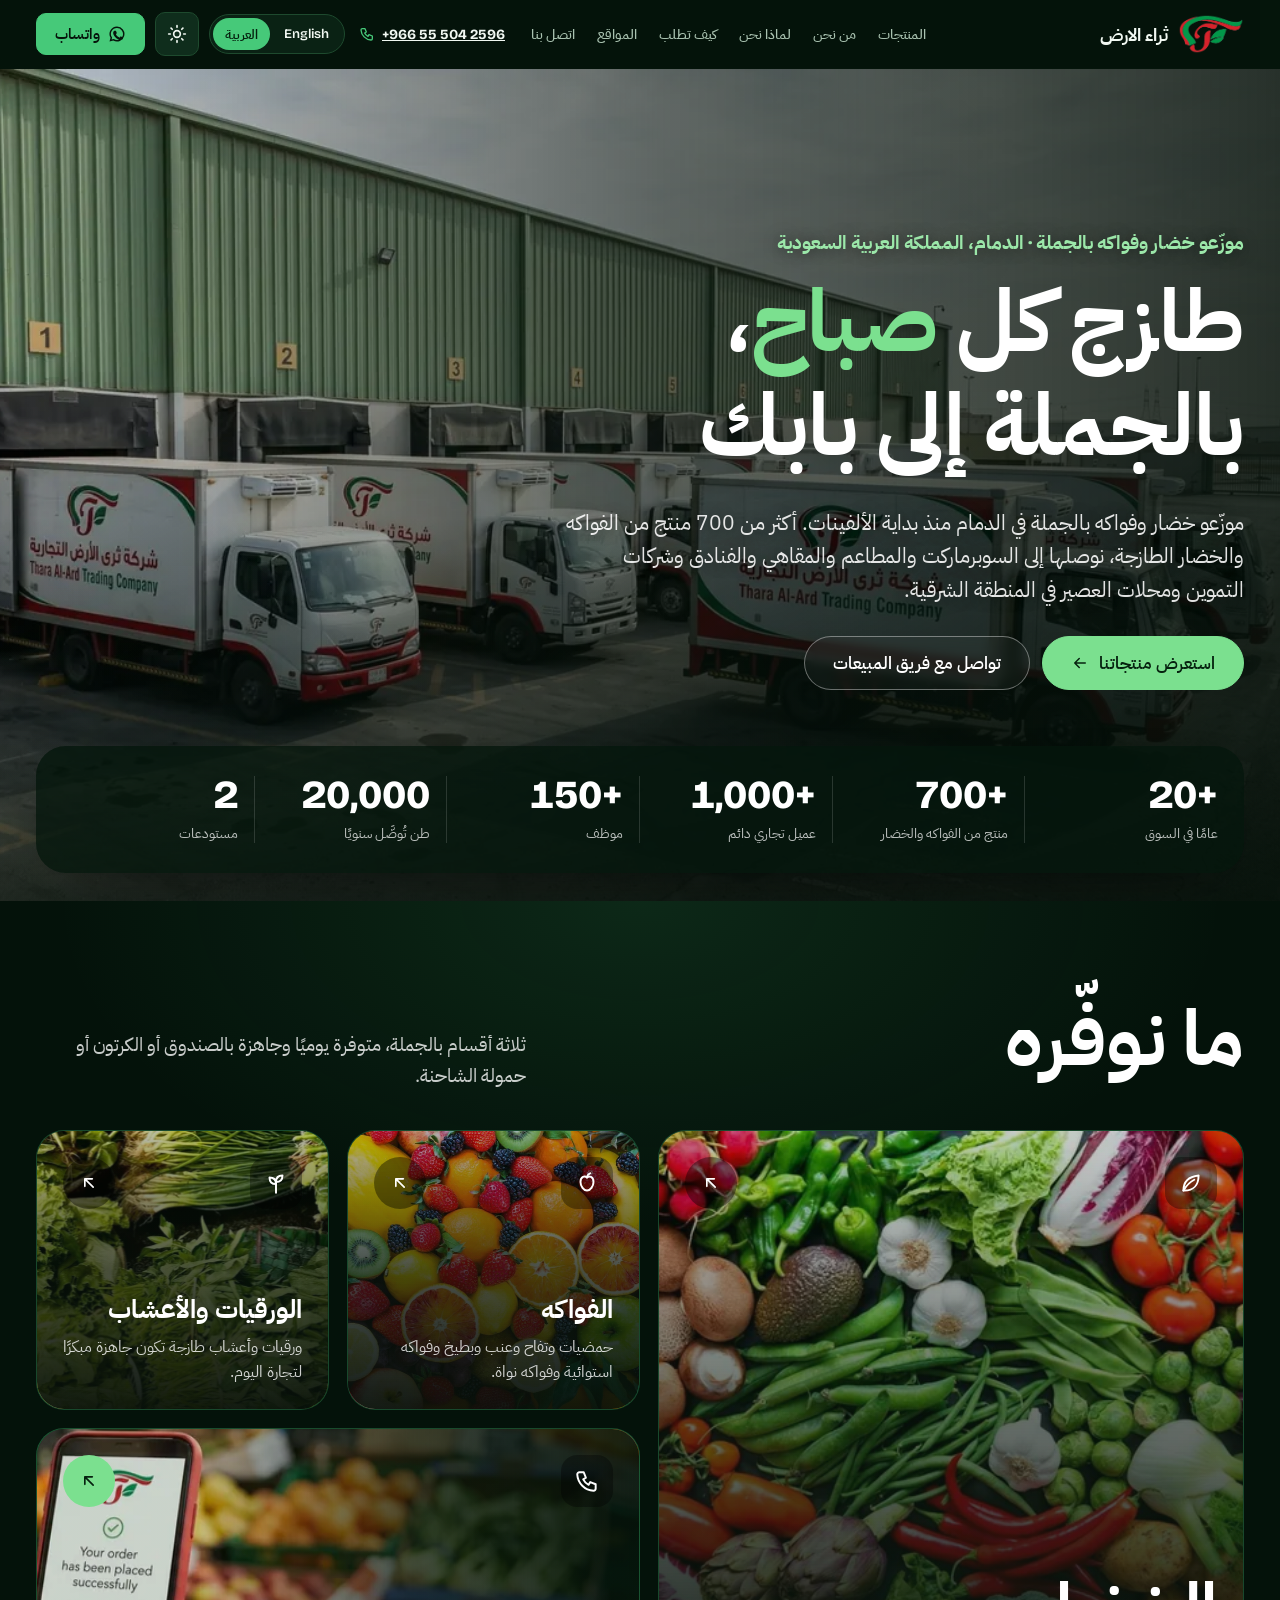
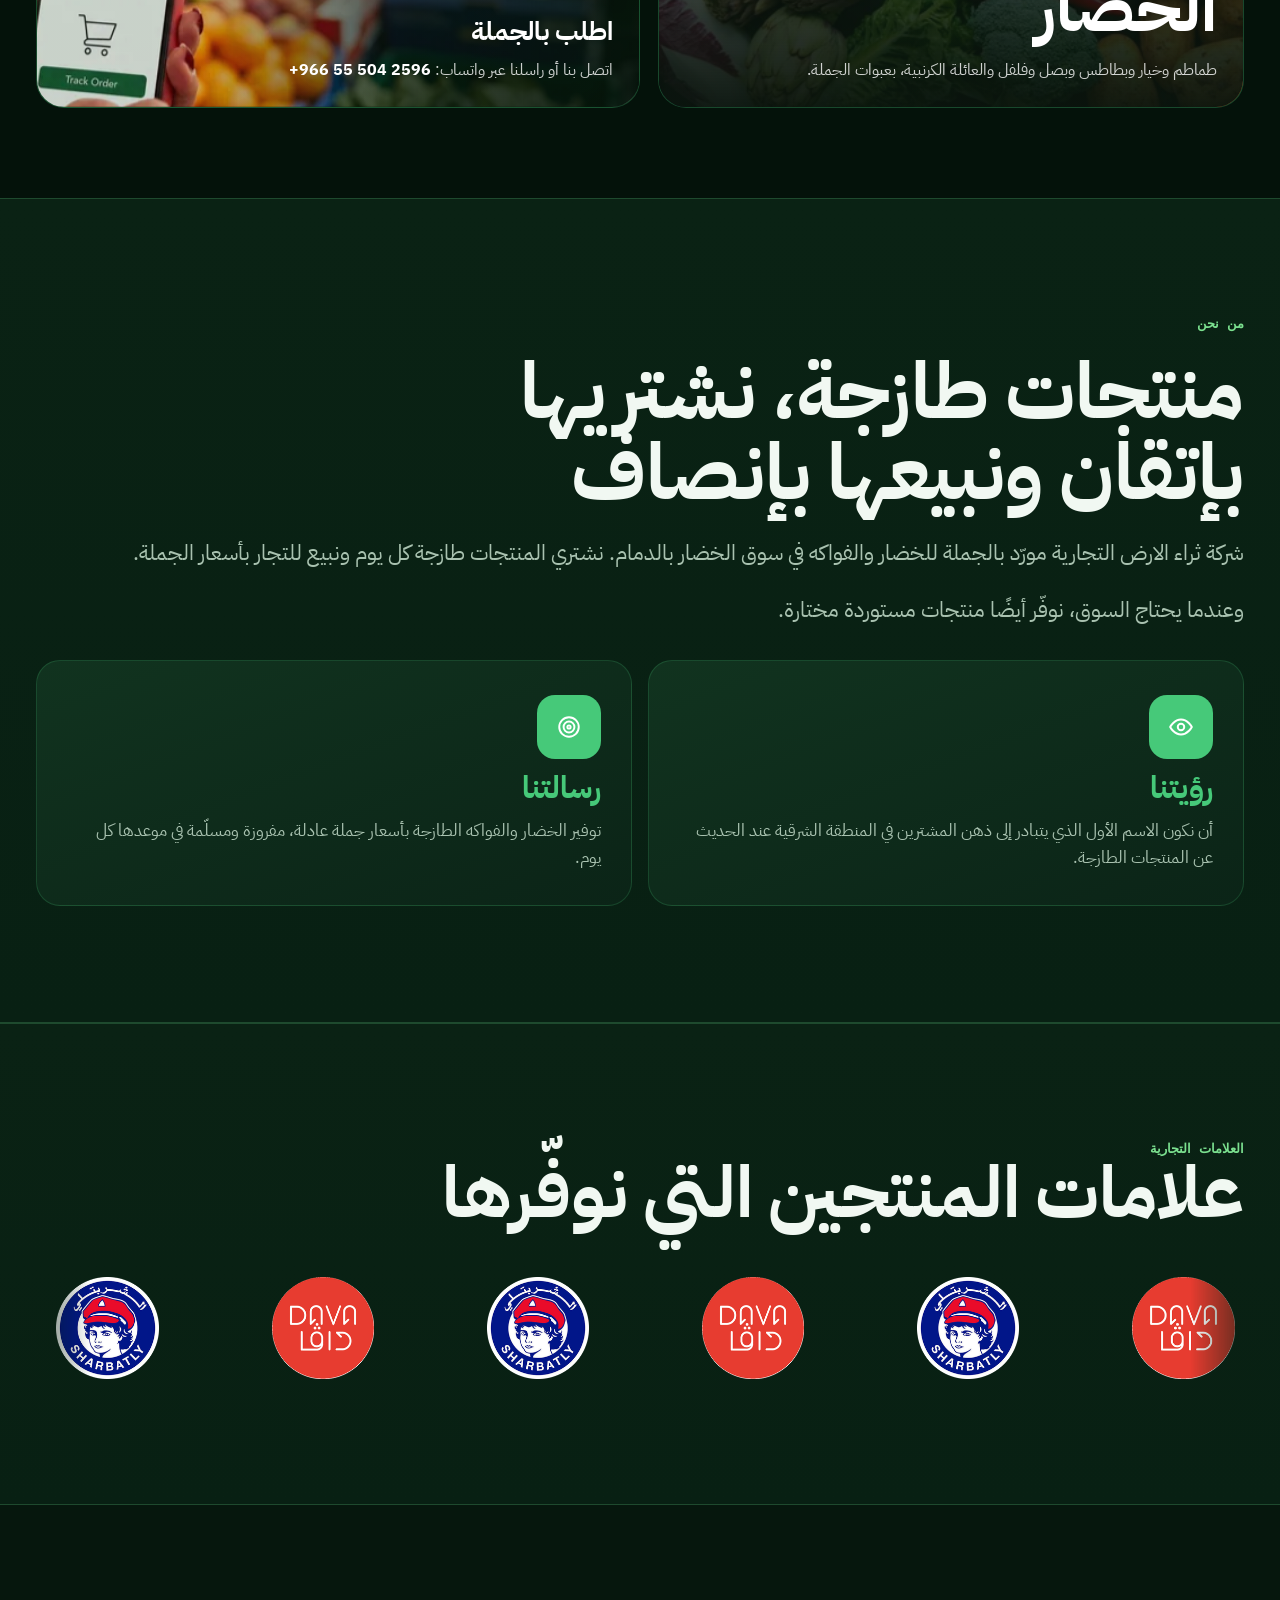
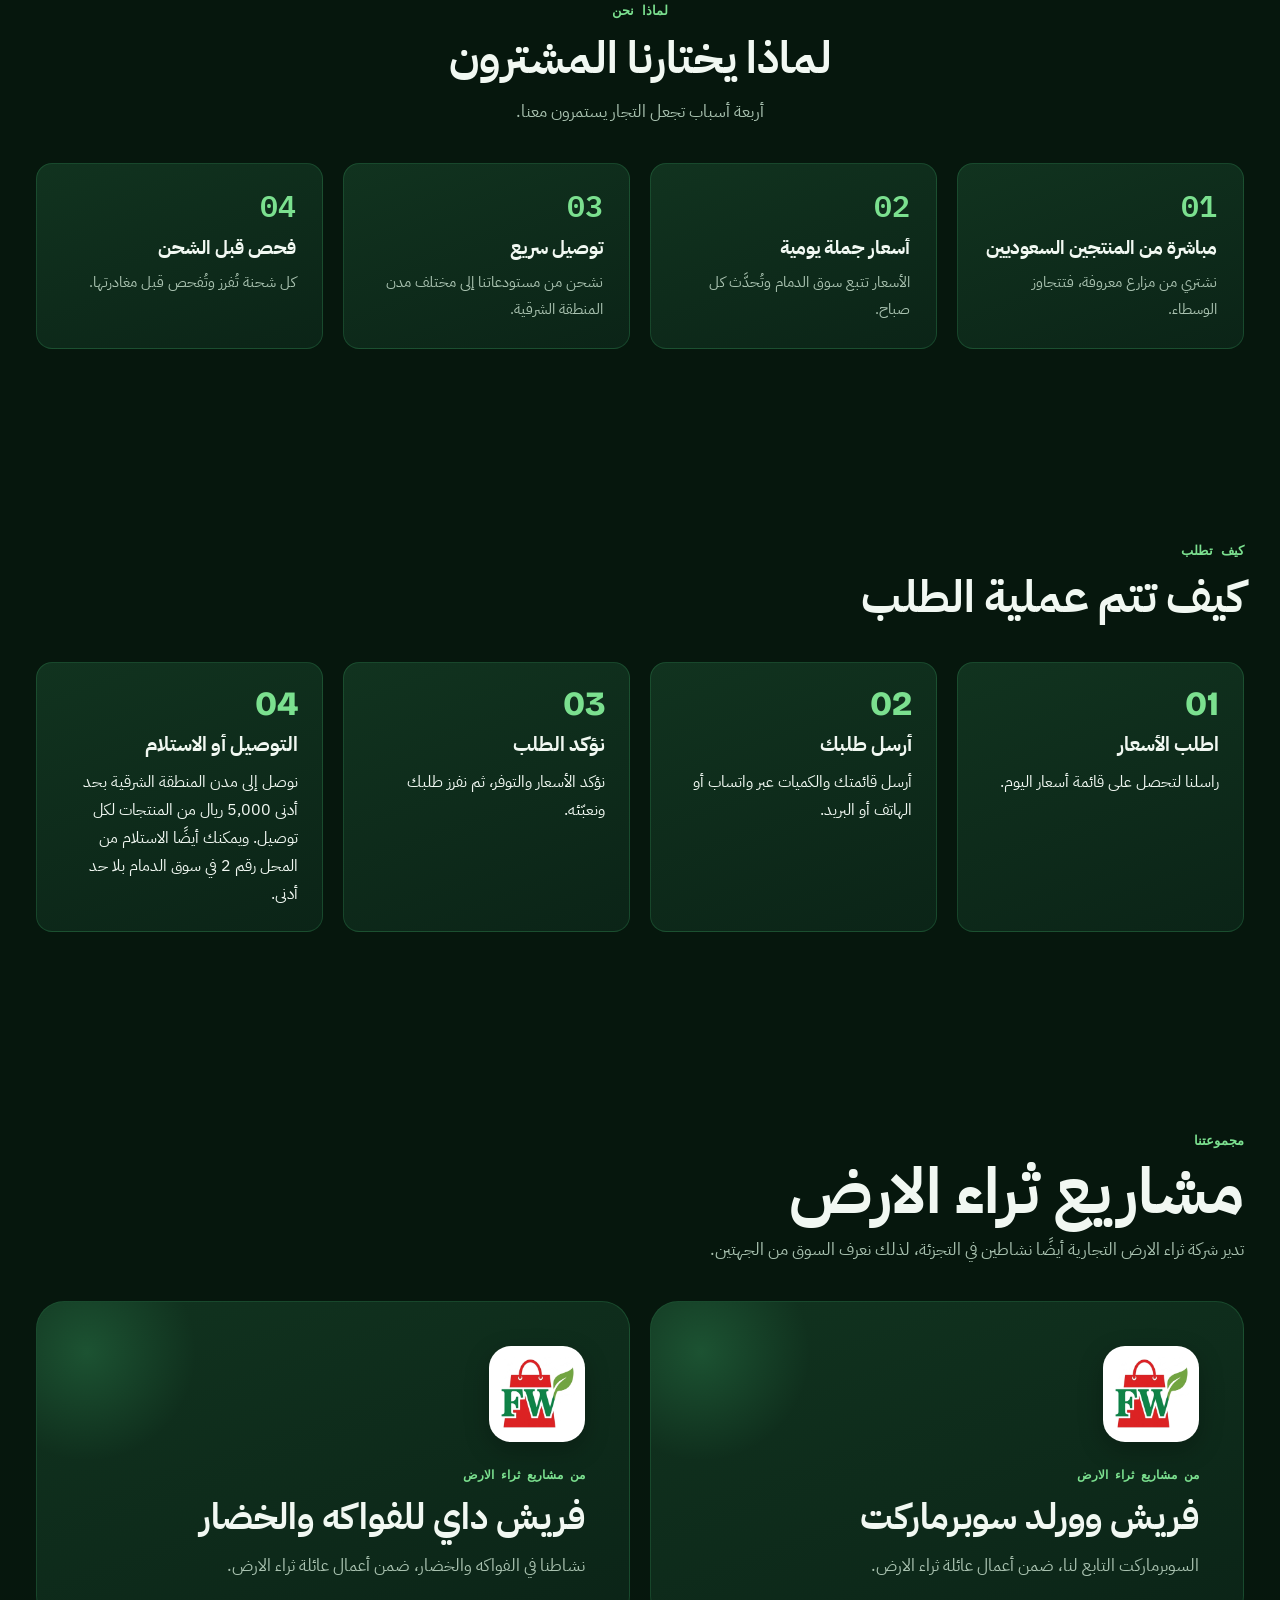
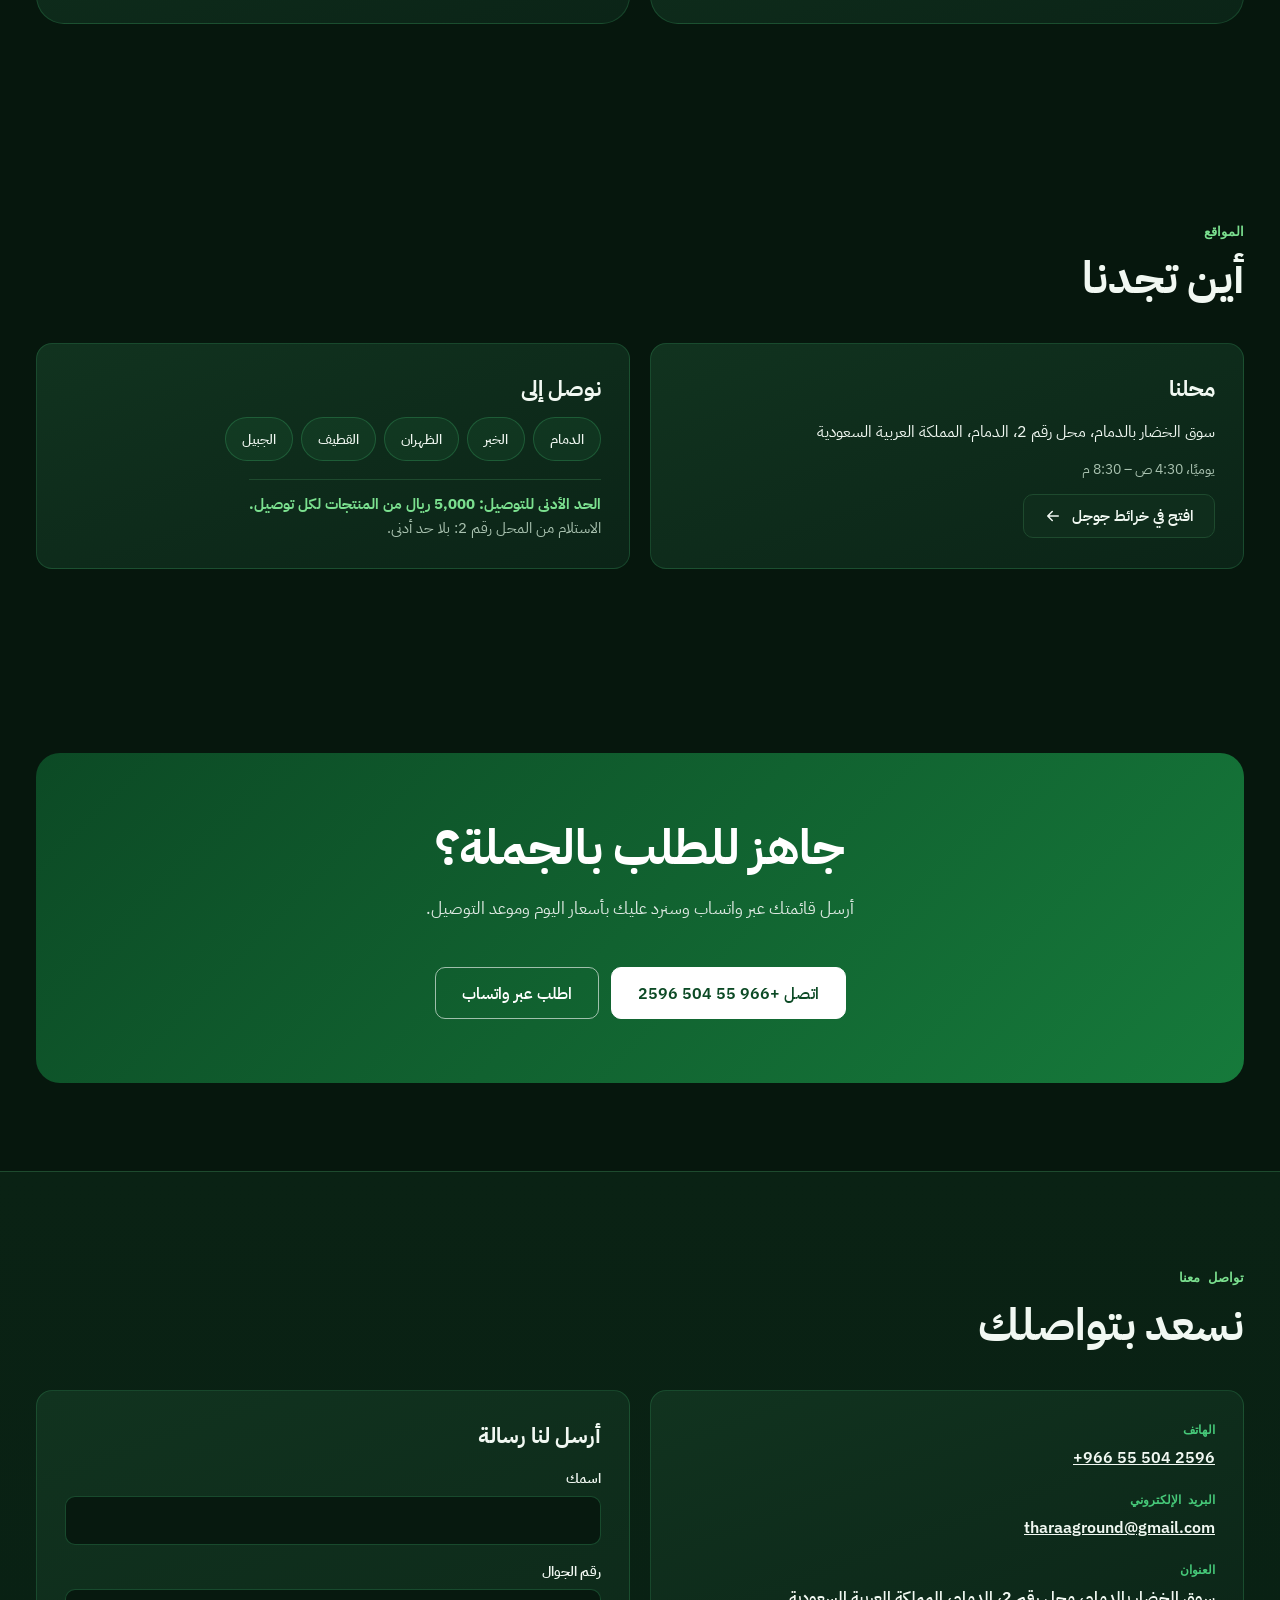
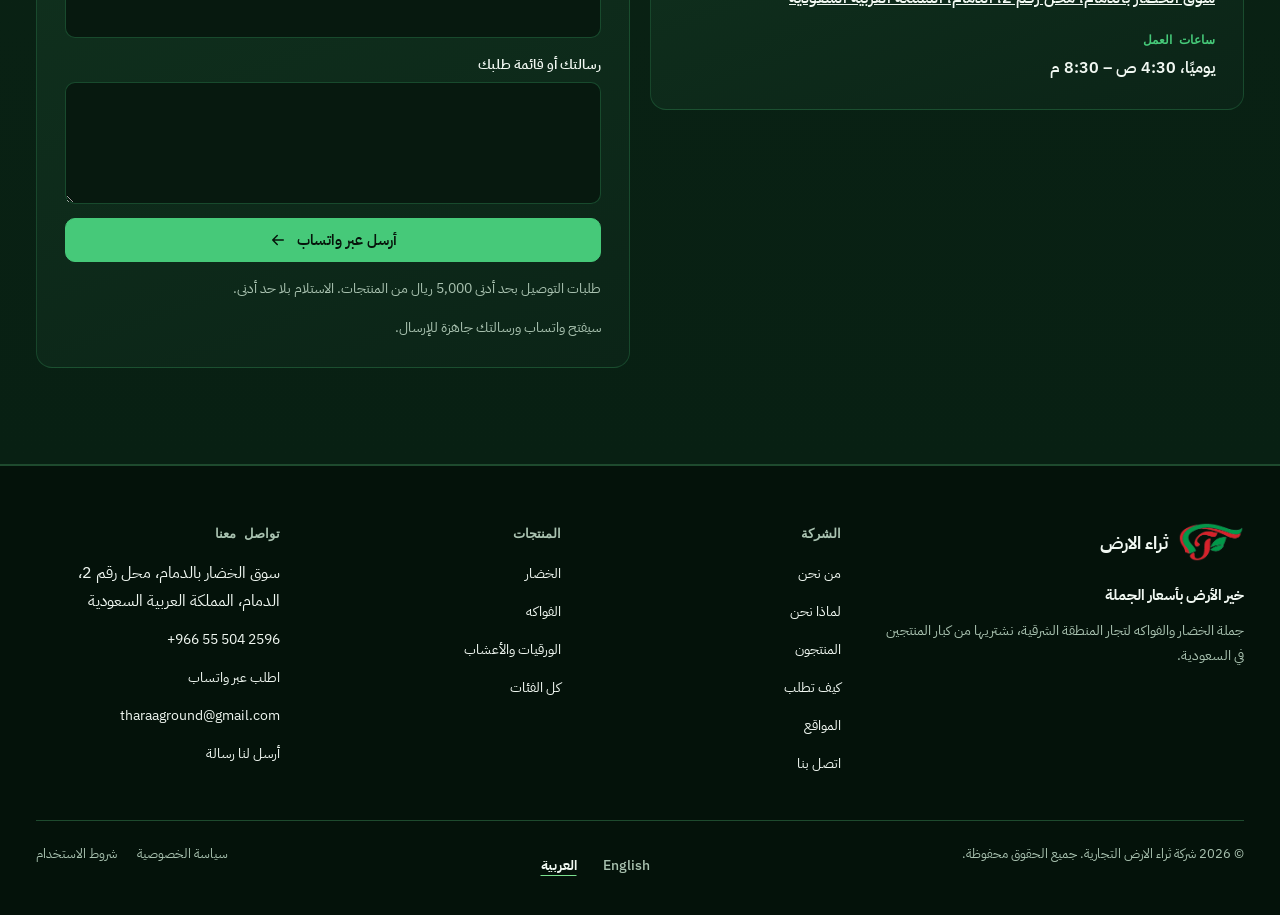
==== commit b0b78d70: "Hero 'Contact our sales team' button opens the Contact page instead of WhatsApp Co-Authored-By: Clau" ====
--- a/ar/index.html
+++ b/ar/index.html
@@ -24,7 +24,7 @@
 <noscript><style>.relang #app{visibility:visible}.js .reveal{opacity:1;transform:none}</style></noscript>
 </head>
 <body data-page="home" data-slug="" data-base="../" data-alt="../index.html">
-<div id="app"><a class="skip" href="#main">انتقل إلى المحتوى</a><header class="site-header" id="siteHeader"><div class="wrap hdr"><a class="logo" href="../ar/index.html"><img class="logo-mark" src="../assets/img/logo.png" alt="شعار ثراء الأرض" width="66" height="40"><span class="logo-text"><b>ثراء الارض</b><small>خير الأرض بأسعار الجملة</small></span></a><nav class="nav" id="nav" aria-label="التنقل الرئيسي"><div class="nav-dd"><a href="#supply">المنتجات</a><div class="mega" role="group" aria-label="المنتجات"><div class="mega-list"><a href="../ar/products/veg.html"><b>الخضار</b><span>طماطم وخيار وبطاطس وبصل وفلفل والعائلة الكرنبية، بعبوات الجملة.</span></a><a href="../ar/products/fruit.html"><b>الفواكه</b><span>حمضيات وتفاح وعنب وبطيخ وفواكه استوائية وفواكه نواة.</span></a><a href="../ar/products/leafy.html"><b>الورقيات والأعشاب</b><span>ورقيات وأعشاب طازجة تكون جاهزة مبكرًا لتجارة اليوم.</span></a></div><div class="mega-shop"><b>محلنا</b><span>سوق الخضار بالدمام، محل رقم 2، الدمام، المملكة العربية السعودية</span><a href="https://www.google.com/maps/search/?api=1&query=Dammam+Vegetable+Market" target="_blank" rel="noopener">افتح في خرائط جوجل</a></div></div></div><a href="#about">من نحن</a><a href="#why">لماذا نحن</a><a href="#how">كيف تطلب</a><a href="#locations">المواقع</a><a href="../ar/contact.html">اتصل بنا</a><div class="nav-extra"><a class="nav-tel" href="tel:+966555042596" dir="ltr"><svg viewBox="0 0 24 24" width="16" height="16" fill="none" stroke="currentColor" stroke-width="2" stroke-linecap="round" stroke-linejoin="round" aria-hidden="true"><path d="M5 4h4l2 5-2.5 1.5a11 11 0 0 0 5 5L15 13l5 2v4a2 2 0 0 1-2 2A16 16 0 0 1 3 6a2 2 0 0 1 2-2z"/></svg>+966 55 504 2596</a><div class="lang-sw" role="group" aria-label="اللغة"><button type="button" data-lang="en" lang="en" aria-pressed="false">English</button><button type="button" data-lang="ar" lang="ar" aria-pressed="true">العربية</button></div></div><a class="btn primary nav-portal" href="https://wa.me/966555042596?text=%D9%85%D8%B1%D8%AD%D8%A8%D9%8B%D8%A7%D8%8C%20%D8%A3%D8%AD%D8%AA%D8%A7%D8%AC%20%D8%A5%D9%84%D9%89%20%D8%B9%D8%B1%D8%B6%20%D8%B3%D8%B9%D8%B1." target="_blank" rel="noopener">اطلب عبر واتساب</a></nav><div class="hdr-actions"><a class="hdr-phone" href="tel:+966555042596" dir="ltr"><svg viewBox="0 0 24 24" width="16" height="16" fill="none" stroke="currentColor" stroke-width="2" stroke-linecap="round" stroke-linejoin="round" aria-hidden="true"><path d="M5 4h4l2 5-2.5 1.5a11 11 0 0 0 5 5L15 13l5 2v4a2 2 0 0 1-2 2A16 16 0 0 1 3 6a2 2 0 0 1 2-2z"/></svg>+966 55 504 2596</a><div class="lang-sw" role="group" aria-label="اللغة"><button type="button" data-lang="en" lang="en" aria-pressed="false">English</button><button type="button" data-lang="ar" lang="ar" aria-pressed="true">العربية</button></div><button type="button" class="icon-btn theme-btn" id="themeBtn" aria-label="التبديل بين الوضع الداكن والفاتح"><svg viewBox="0 0 24 24" width="20" height="20" fill="none" stroke="currentColor" stroke-width="2" stroke-linecap="round" aria-hidden="true"><circle cx="12" cy="12" r="4"/><path d="M12 2v2M12 20v2M4.9 4.9l1.4 1.4M17.7 17.7l1.4 1.4M2 12h2M20 12h2M4.9 19.1l1.4-1.4M17.7 6.3l1.4-1.4"/></svg><svg viewBox="0 0 24 24" width="20" height="20" fill="none" stroke="currentColor" stroke-width="2" stroke-linecap="round" stroke-linejoin="round" aria-hidden="true"><path d="M21 12.8A9 9 0 1 1 11.2 3a7 7 0 0 0 9.8 9.8z"/></svg></button><a class="btn primary hdr-portal" href="https://wa.me/966555042596?text=%D9%85%D8%B1%D8%AD%D8%A8%D9%8B%D8%A7%D8%8C%20%D8%A3%D8%AD%D8%AA%D8%A7%D8%AC%20%D8%A5%D9%84%D9%89%20%D8%B9%D8%B1%D8%B6%20%D8%B3%D8%B9%D8%B1." target="_blank" rel="noopener"><svg viewBox="0 0 24 24" width="18" height="18" fill="currentColor" aria-hidden="true"><path d="M12 2a10 10 0 0 0-8.6 15.1L2 22l5-1.3A10 10 0 1 0 12 2zm0 2a8 8 0 1 1-4.2 14.8l-.4-.2-2.6.7.7-2.5-.3-.4A8 8 0 0 1 12 4zm-3 3.5c-.3 0-.7.1-1 .5-.4.5-1.1 1.2-1.1 2.8s1.2 3.2 1.3 3.4c.2.2 2.3 3.6 5.6 4.9 2.8 1.1 3.3.9 3.9.8.6 0 2-.8 2.2-1.6.3-.8.3-1.5.2-1.6-.1-.2-.3-.3-.7-.5l-2-1c-.3-.1-.5-.2-.7.2l-.9 1.1c-.2.2-.3.2-.7.1-.3-.2-1.4-.5-2.6-1.6-1-.9-1.6-2-1.8-2.3-.2-.3 0-.5.1-.7l.5-.6c.1-.2.2-.3.3-.5.1-.2 0-.4 0-.6l-.9-2.2c-.2-.5-.5-.5-.7-.5z"/></svg>واتساب</a><button type="button" class="icon-btn menu-btn" id="menuBtn" aria-expanded="false" aria-controls="nav" aria-label="فتح القائمة"><svg viewBox="0 0 24 24" width="22" height="22" fill="none" stroke="currentColor" stroke-width="2" stroke-linecap="round" aria-hidden="true"><path d="M4 7h16M4 12h16M4 17h16"/></svg><svg viewBox="0 0 24 24" width="22" height="22" fill="none" stroke="currentColor" stroke-width="2" stroke-linecap="round" aria-hidden="true"><path d="M6 6l12 12M18 6L6 18"/></svg></button></div></div></header><main id="main"><section class="hero" id="top" aria-labelledby="heroTitle"><div class="hero-media" aria-hidden="true"><img class="hero-img" src="../assets/img/hero.webp" alt="شاحنات توصيل ثراء الأرض في سوق الجملة بالدمام" width="1600" height="900" fetchpriority="high" decoding="async"></div><div class="hero-shade" aria-hidden="true"></div><div class="wrap hero-in"><div class="hero-copy" role="tabpanel"><p class="hero-eyebrow">موزّعو خضار وفواكه بالجملة · الدمام، المملكة العربية السعودية</p><h1 id="heroTitle">طازج كل <em class="accent">صباح</em>، بالجملة إلى بابك</h1><p class="lead" id="heroSub">موزّعو خضار وفواكه بالجملة في الدمام منذ بداية الألفينات. أكثر من 700 منتج من الفواكه والخضار الطازجة، نوصلها إلى السوبرماركت والمطاعم والمقاهي والفنادق وشركات التموين ومحلات العصير في المنطقة الشرقية.</p><div class="cta"><a class="btn primary lg" href="#supply">استعرض منتجاتنا<svg class="arr" viewBox="0 0 24 24" width="18" height="18" fill="none" stroke="currentColor" stroke-width="2" stroke-linecap="round" stroke-linejoin="round" aria-hidden="true"><path d="M5 12h14M13 6l6 6-6 6"/></svg></a><a class="btn outline lg" href="https://wa.me/966555042596?text=%D9%85%D8%B1%D8%AD%D8%A8%D9%8B%D8%A7%D8%8C%20%D8%A3%D8%AD%D8%AA%D8%A7%D8%AC%20%D8%A5%D9%84%D9%89%20%D8%B9%D8%B1%D8%B6%20%D8%B3%D8%B9%D8%B1." target="_blank" rel="noopener">تواصل مع فريق المبيعات</a></div></div><dl class="hero-stats" aria-label="أرقام رئيسية"><div class="stat"><dt>عامًا في السوق</dt><dd><span class="count" dir="ltr" data-to="20" data-suffix="+">20+</span></dd></div><div class="stat"><dt>منتج من الفواكه والخضار</dt><dd><span class="count" dir="ltr" data-to="700" data-suffix="+">700+</span></dd></div><div class="stat"><dt>عميل تجاري دائم</dt><dd><span class="count" dir="ltr" data-to="1000" data-suffix="+">1,000+</span></dd></div><div class="stat"><dt>موظف</dt><dd><span class="count" dir="ltr" data-to="150" data-suffix="+">150+</span></dd></div><div class="stat"><dt>طن تُوصَّل سنويًا</dt><dd><span class="count" dir="ltr" data-to="20000" data-suffix="">20,000</span></dd></div><div class="stat"><dt>مستودعات</dt><dd><span class="count" dir="ltr" data-to="2" data-suffix="">2</span></dd></div></dl></div></section><section class="sec dark" id="supply" aria-labelledby="supplyT"><div class="wrap"><div class="sup-head reveal"><h2 class="title" id="supplyT">ما نوفّره</h2><p>ثلاثة أقسام بالجملة، متوفرة يوميًا وجاهزة بالصندوق أو الكرتون أو حمولة الشاحنة.</p></div><div class="bento"><a class="bn bn-veg bn-big reveal" style="--i:0" href="../ar/products/veg.html"><span class="bn-bg" aria-hidden="true"><img src="../assets/img/vegetables.webp" data-fallback="../assets/img/cat/tomatoes.svg" alt="جملة الخضار الطازجة في ثراء الأرض بالدمام" width="800" height="600" loading="lazy" decoding="async"></span><span class="bn-top"><span class="bn-ic"><svg viewBox="0 0 24 24" width="26" height="26" fill="none" stroke="currentColor" stroke-width="1.8" stroke-linecap="round" stroke-linejoin="round" aria-hidden="true"><path d="M5 19c0-8 5-13 14-14 0 9-5 14-13 14z"/><path d="M5 19c3-5 6-8 10-10"/></svg></span><span class="bn-go"><svg class="ur" viewBox="0 0 24 24" width="20" height="20" fill="none" stroke="currentColor" stroke-width="2" stroke-linecap="round" stroke-linejoin="round" aria-hidden="true"><path d="M7 17L17 7M8 7h9v9"/></svg></span></span><span class="bn-body"><span class="bn-t">الخضار</span><span class="bn-d">طماطم وخيار وبطاطس وبصل وفلفل والعائلة الكرنبية، بعبوات الجملة.</span></span></a><a class="bn bn-fruit reveal" style="--i:1" href="../ar/products/fruit.html"><span class="bn-bg" aria-hidden="true"><img src="../assets/img/fruits.webp" data-fallback="../assets/img/cat/citrus.svg" alt="جملة الفواكه الطازجة في ثراء الأرض بالدمام" width="800" height="600" loading="lazy" decoding="async"></span><span class="bn-top"><span class="bn-ic"><svg viewBox="0 0 24 24" width="26" height="26" fill="none" stroke="currentColor" stroke-width="1.8" stroke-linecap="round" stroke-linejoin="round" aria-hidden="true"><path d="M12 7c-2-2-6-1-6 4 0 4 3 8 6 8s6-4 6-8c0-5-4-6-6-4z"/><path d="M12 7c0-2 1-3 3-4"/></svg></span><span class="bn-go"><svg class="ur" viewBox="0 0 24 24" width="20" height="20" fill="none" stroke="currentColor" stroke-width="2" stroke-linecap="round" stroke-linejoin="round" aria-hidden="true"><path d="M7 17L17 7M8 7h9v9"/></svg></span></span><span class="bn-body"><span class="bn-t">الفواكه</span><span class="bn-d">حمضيات وتفاح وعنب وبطيخ وفواكه استوائية وفواكه نواة.</span></span></a><a class="bn bn-leafy reveal" style="--i:2" href="../ar/products/leafy.html"><span class="bn-bg" aria-hidden="true"><img src="../assets/img/leafy.webp" data-fallback="../assets/img/cat/leafy-herbs.svg" alt="الورقيات والأعشاب الطازجة في ثراء الأرض بالدمام" width="800" height="600" loading="lazy" decoding="async"></span><span class="bn-top"><span class="bn-ic"><svg viewBox="0 0 24 24" width="26" height="26" fill="none" stroke="currentColor" stroke-width="1.8" stroke-linecap="round" stroke-linejoin="round" aria-hidden="true"><path d="M12 21V9"/><path d="M12 13c-4 0-6-2-6-6 4 0 6 2 6 6z"/><path d="M12 11c0-4 2-6 6-6 0 4-2 6-6 6z"/></svg></span><span class="bn-go"><svg class="ur" viewBox="0 0 24 24" width="20" height="20" fill="none" stroke="currentColor" stroke-width="2" stroke-linecap="round" stroke-linejoin="round" aria-hidden="true"><path d="M7 17L17 7M8 7h9v9"/></svg></span></span><span class="bn-body"><span class="bn-t">الورقيات والأعشاب</span><span class="bn-d">ورقيات وأعشاب طازجة تكون جاهزة مبكرًا لتجارة اليوم.</span></span></a><a class="bn bn-order reveal" style="--i:4" href="tel:+966555042596"><span class="bn-bg" aria-hidden="true"><img src="../assets/img/order.webp" alt="طلب الفواكه والخضار الطازجة بالهاتف من ثراء الأرض" width="800" height="446" loading="lazy" decoding="async"></span><span class="bn-top"><span class="bn-ic"><svg viewBox="0 0 24 24" width="26" height="26" fill="none" stroke="currentColor" stroke-width="1.8" stroke-linecap="round" stroke-linejoin="round" aria-hidden="true"><path d="M5 4h4l2 5-2.5 1.5a11 11 0 0 0 5 5L15 13l5 2v4a2 2 0 0 1-2 2A16 16 0 0 1 3 6a2 2 0 0 1 2-2z"/></svg></span><span class="bn-go acc"><svg class="ur" viewBox="0 0 24 24" width="20" height="20" fill="none" stroke="currentColor" stroke-width="2" stroke-linecap="round" stroke-linejoin="round" aria-hidden="true"><path d="M7 17L17 7M8 7h9v9"/></svg></span></span><span class="bn-body"><span class="bn-t">اطلب بالجملة</span><span class="bn-d">اتصل بنا أو راسلنا عبر واتساب: <b dir="ltr">+966 55 504 2596</b></span></span></a></div></div></section><section class="sec alt" id="about" aria-labelledby="aboutT"><div class="wrap about-grid about-solo"><div class="about-text reveal"><p class="eyebrow">من نحن</p><h2 class="title" id="aboutT">منتجات طازجة، نشتريها بإتقان ونبيعها بإنصاف</h2><p>شركة ثراء الارض التجارية مورّد بالجملة للخضار والفواكه في سوق الخضار بالدمام. نشتري المنتجات طازجة كل يوم ونبيع للتجار بأسعار الجملة.</p><p>وعندما يحتاج السوق، نوفّر أيضًا منتجات مستوردة مختارة.</p><div class="vm"><div class="card vm-card"><span class="vm-ic" aria-hidden="true"><svg viewBox="0 0 24 24" width="26" height="26" fill="none" stroke="currentColor" stroke-width="1.8" stroke-linecap="round" stroke-linejoin="round"><path d="M2 12s3.6-7 10-7 10 7 10 7-3.6 7-10 7S2 12 2 12z"/><circle cx="12" cy="12" r="3"/></svg></span><h3>رؤيتنا</h3><p>أن نكون الاسم الأول الذي يتبادر إلى ذهن المشترين في المنطقة الشرقية عند الحديث عن المنتجات الطازجة.</p></div><div class="card vm-card"><span class="vm-ic" aria-hidden="true"><svg viewBox="0 0 24 24" width="26" height="26" fill="none" stroke="currentColor" stroke-width="1.8" stroke-linecap="round" stroke-linejoin="round"><circle cx="12" cy="12" r="9"/><circle cx="12" cy="12" r="5"/><circle cx="12" cy="12" r="1.5"/></svg></span><h3>رسالتنا</h3><p>توفير الخضار والفواكه الطازجة بأسعار جملة عادلة، مفروزة ومسلّمة في موعدها كل يوم.</p></div></div></div></div></section><section class="sec alt" id="brands" aria-labelledby="brandsT"><div class="wrap"><div class="sec-head row reveal"><div><p class="eyebrow">العلامات التجارية</p><h2 class="title" id="brandsT">علامات المنتجين التي نوفّرها</h2></div></div></div><div class="mq-wrap"><div class="marquee " dir="ltr"><div class="marquee-track"><ul role="list" aria-label="علامات المنتجين التي نوفّرها"><li><img class="logo-img" src="../assets/img/sharbatly.png" alt="Sharbatly Fruit" loading="lazy" height="40"></li><li><img class="logo-img" src="../assets/img/dawa.png" alt="Dawa Agriculture" loading="lazy" height="40"></li><li><img class="logo-img" src="../assets/img/sharbatly.png" alt="Sharbatly Fruit" loading="lazy" height="40"></li><li><img class="logo-img" src="../assets/img/dawa.png" alt="Dawa Agriculture" loading="lazy" height="40"></li><li><img class="logo-img" src="../assets/img/sharbatly.png" alt="Sharbatly Fruit" loading="lazy" height="40"></li><li><img class="logo-img" src="../assets/img/dawa.png" alt="Dawa Agriculture" loading="lazy" height="40"></li><li><img class="logo-img" src="../assets/img/sharbatly.png" alt="Sharbatly Fruit" loading="lazy" height="40"></li><li><img class="logo-img" src="../assets/img/dawa.png" alt="Dawa Agriculture" loading="lazy" height="40"></li></ul><ul aria-hidden="true"><li><img class="logo-img" src="../assets/img/sharbatly.png" alt="Sharbatly Fruit" loading="lazy" height="40"></li><li><img class="logo-img" src="../assets/img/dawa.png" alt="Dawa Agriculture" loading="lazy" height="40"></li><li><img class="logo-img" src="../assets/img/sharbatly.png" alt="Sharbatly Fruit" loading="lazy" height="40"></li><li><img class="logo-img" src="../assets/img/dawa.png" alt="Dawa Agriculture" loading="lazy" height="40"></li><li><img class="logo-img" src="../assets/img/sharbatly.png" alt="Sharbatly Fruit" loading="lazy" height="40"></li><li><img class="logo-img" src="../assets/img/dawa.png" alt="Dawa Agriculture" loading="lazy" height="40"></li><li><img class="logo-img" src="../assets/img/sharbatly.png" alt="Sharbatly Fruit" loading="lazy" height="40"></li><li><img class="logo-img" src="../assets/img/dawa.png" alt="Dawa Agriculture" loading="lazy" height="40"></li></ul></div></div></div></section><section class="sec" id="why" aria-labelledby="whyT"><div class="wrap"><div class="sec-head reveal center"><p class="eyebrow">لماذا نحن</p><h2 class="title" id="whyT">لماذا يختارنا المشترون</h2><p class="sub">أربعة أسباب تجعل التجار يستمرون معنا.</p></div><div class="grid-4"><article class="card info-card reveal" style="--i:0"><span class="why-n">01</span><h3>مباشرة من المنتجين السعوديين</h3><p>نشتري من مزارع معروفة، فتتجاوز الوسطاء.</p></article><article class="card info-card reveal" style="--i:1"><span class="why-n">02</span><h3>أسعار جملة يومية</h3><p>الأسعار تتبع سوق الدمام وتُحدَّث كل صباح.</p></article><article class="card info-card reveal" style="--i:2"><span class="why-n">03</span><h3>توصيل سريع</h3><p>نشحن من مستودعاتنا إلى مختلف مدن المنطقة الشرقية.</p></article><article class="card info-card reveal" style="--i:3"><span class="why-n">04</span><h3>فحص قبل الشحن</h3><p>كل شحنة تُفرز وتُفحص قبل مغادرتها.</p></article></div></div></section><section class="sec" id="how" aria-labelledby="howT"><div class="wrap"><div class="sec-head reveal"><p class="eyebrow">كيف تطلب</p><h2 class="title" id="howT">كيف تتم عملية الطلب</h2></div><ol class="steps" role="list"><li class="step card reveal" style="--i:0"><span class="step-n">01</span><h3>اطلب الأسعار</h3><p>راسلنا لتحصل على قائمة أسعار اليوم.</p></li><li class="step card reveal" style="--i:1"><span class="step-n">02</span><h3>أرسل طلبك</h3><p>أرسل قائمتك والكميات عبر واتساب أو الهاتف أو البريد.</p></li><li class="step card reveal" style="--i:2"><span class="step-n">03</span><h3>نؤكد الطلب</h3><p>نؤكد الأسعار والتوفر، ثم نفرز طلبك ونعبّئه.</p></li><li class="step card reveal" style="--i:3"><span class="step-n">04</span><h3>التوصيل أو الاستلام</h3><p>نوصل إلى مدن المنطقة الشرقية بحد أدنى 5,000 ريال من المنتجات لكل توصيل. ويمكنك أيضًا الاستلام من المحل رقم 2 في سوق الدمام بلا حد أدنى.</p></li></ol></div></section><section class="sec" id="ventures" aria-labelledby="grpT"><div class="wrap"><div class="sec-head reveal"><p class="eyebrow">مجموعتنا</p><h2 class="title" id="grpT">مشاريع ثراء الارض</h2><p class="sub">تدير شركة ثراء الارض التجارية أيضًا نشاطين في التجزئة، لذلك نعرف السوق من الجهتين.</p></div><div class="grid-2 vent-grid"><article class="card vent-card reveal" style="--i:0"><span class="vent-logo"><img src="../assets/img/freshday.png" alt="شعار فريش داي للفواكه والخضار" width="417" height="398" loading="lazy" decoding="async"></span><p class="vent-tag">من مشاريع ثراء الارض</p><h3>فريش وورلد سوبرماركت</h3><p>السوبرماركت التابع لنا، ضمن أعمال عائلة ثراء الارض.</p></article><article class="card vent-card reveal" style="--i:1"><span class="vent-logo"><img src="../assets/img/freshday.png" alt="شعار فريش داي للفواكه والخضار" width="417" height="398" loading="lazy" decoding="async"></span><p class="vent-tag">من مشاريع ثراء الارض</p><h3>فريش داي للفواكه والخضار</h3><p>نشاطنا في الفواكه والخضار، ضمن أعمال عائلة ثراء الارض.</p></article></div></div></section><section class="sec" id="locations" aria-labelledby="locT"><div class="wrap"><div class="sec-head reveal"><p class="eyebrow">المواقع</p><h2 class="title" id="locT">أين تجدنا</h2></div><div class="grid-2"><article class="card loc-card reveal"><h3>محلنا</h3><p>سوق الخضار بالدمام، محل رقم 2، الدمام، المملكة العربية السعودية</p><p class="muted">يوميًا، 4:30 ص – 8:30 م</p><a class="btn" href="https://www.google.com/maps/search/?api=1&query=Dammam+Vegetable+Market" target="_blank" rel="noopener">افتح في خرائط جوجل<svg class="arr" viewBox="0 0 24 24" width="18" height="18" fill="none" stroke="currentColor" stroke-width="2" stroke-linecap="round" stroke-linejoin="round" aria-hidden="true"><path d="M5 12h14M13 6l6 6-6 6"/></svg></a></article><article class="card loc-card reveal" style="--i:1"><h3>نوصل إلى</h3><ul class="chips" role="list"><li class="chip">الدمام</li><li class="chip">الخبر</li><li class="chip">الظهران</li><li class="chip">القطيف</li><li class="chip">الجبيل</li></ul><p class="order-min"><strong>الحد الأدنى للتوصيل: 5,000 ريال من المنتجات لكل توصيل.</strong><br>الاستلام من المحل رقم 2: بلا حد أدنى.</p></article></div></div></section><section class="cta-band" id="order" aria-labelledby="ctaT"><div class="wrap"><div class="cta-in reveal"><h2 id="ctaT">جاهز للطلب بالجملة؟</h2><p>أرسل قائمتك عبر واتساب وسنرد عليك بأسعار اليوم وموعد التوصيل.</p><div class="cta"><a class="btn light lg" href="tel:+966555042596" dir="ltr">اتصل +966 55 504 2596</a><a class="btn ghost-light lg" href="https://wa.me/966555042596?text=%D9%85%D8%B1%D8%AD%D8%A8%D9%8B%D8%A7%D8%8C%20%D8%A3%D8%AD%D8%AA%D8%A7%D8%AC%20%D8%A5%D9%84%D9%89%20%D8%B9%D8%B1%D8%B6%20%D8%B3%D8%B9%D8%B1." target="_blank" rel="noopener">اطلب عبر واتساب</a></div></div></div></section><section class="sec alt" id="contact" aria-labelledby="contactT"><div class="wrap"><div class="sec-head reveal"><p class="eyebrow">تواصل معنا</p><h2 class="title" id="contactT">نسعد بتواصلك</h2></div><div class="grid-2 contact-grid"><dl class="contact-list card reveal"><div><dt>الهاتف</dt><dd><a href="tel:+966555042596" dir="ltr">+966 55 504 2596</a></dd></div><div><dt>البريد الإلكتروني</dt><dd><a href="mailto:tharaaground@gmail.com">tharaaground@gmail.com</a></dd></div><div><dt>العنوان</dt><dd><a href="https://www.google.com/maps/search/?api=1&query=Dammam+Vegetable+Market" target="_blank" rel="noopener">سوق الخضار بالدمام، محل رقم 2، الدمام، المملكة العربية السعودية</a></dd></div><div><dt>ساعات العمل</dt><dd>يوميًا، 4:30 ص – 8:30 م</dd></div></dl><form class="card contact-form reveal" id="contactForm" name="contact" method="POST" data-netlify="true" style="--i:1"><input type="hidden" name="form-name" value="contact"><h3>أرسل لنا رسالة</h3><label>اسمك<input name="name" autocomplete="name" required></label><label>رقم الجوال<input name="phone" type="tel" autocomplete="tel" dir="ltr"></label><label>رسالتك أو قائمة طلبك<textarea name="msg" rows="4" required></textarea></label><button class="btn primary" type="submit">أرسل عبر واتساب<svg class="arr" viewBox="0 0 24 24" width="18" height="18" fill="none" stroke="currentColor" stroke-width="2" stroke-linecap="round" stroke-linejoin="round" aria-hidden="true"><path d="M5 12h14M13 6l6 6-6 6"/></svg></button><p class="muted">طلبات التوصيل بحد أدنى 5,000 ريال من المنتجات. الاستلام بلا حد أدنى.</p><p class="muted">سيفتح واتساب ورسالتك جاهزة للإرسال.</p><p class="form-status" id="formStatus" role="status" aria-live="polite"></p></form></div></div></section></main><footer class="site-footer"><div class="wrap"><div class="foot-grid"><div class="foot-brand"><a class="logo" href="../ar/index.html"><img class="logo-mark" src="../assets/img/logo.png" alt="شعار ثراء الأرض" width="66" height="40" loading="lazy"><span class="logo-text"><b>ثراء الارض</b></span></a><p class="foot-tag">خير الأرض بأسعار الجملة</p><p>جملة الخضار والفواكه لتجار المنطقة الشرقية، نشتريها من كبار المنتجين في السعودية.</p></div><div><h2 class="foot-h">الشركة</h2><ul><li><a href="#about">من نحن</a></li><li><a href="#why">لماذا نحن</a></li><li><a href="#brands">المنتجون</a></li><li><a href="#how">كيف تطلب</a></li><li><a href="#locations">المواقع</a></li><li><a href="../ar/contact.html">اتصل بنا</a></li></ul></div><div><h2 class="foot-h">المنتجات</h2><ul><li><a href="../ar/products/veg.html">الخضار</a></li><li><a href="../ar/products/fruit.html">الفواكه</a></li><li><a href="../ar/products/leafy.html">الورقيات والأعشاب</a></li><li><a href="#supply">كل الفئات</a></li></ul></div><div><h2 class="foot-h">تواصل معنا</h2><ul class="foot-contact"><li>سوق الخضار بالدمام، محل رقم 2، الدمام، المملكة العربية السعودية</li><li><a href="tel:+966555042596" dir="ltr">+966 55 504 2596</a></li><li><a href="https://wa.me/966555042596?text=%D9%85%D8%B1%D8%AD%D8%A8%D9%8B%D8%A7%D8%8C%20%D8%A3%D8%AD%D8%AA%D8%A7%D8%AC%20%D8%A5%D9%84%D9%89%20%D8%B9%D8%B1%D8%B6%20%D8%B3%D8%B9%D8%B1." target="_blank" rel="noopener">اطلب عبر واتساب</a></li><li><a href="mailto:tharaaground@gmail.com">tharaaground@gmail.com</a></li><li><a href="../ar/contact.html">أرسل لنا رسالة</a></li></ul></div></div><div class="foot-bottom"><p>© 2026 شركة ثراء الارض التجارية. جميع الحقوق محفوظة.</p><div class="foot-lang" role="group" aria-label="اللغة"><button type="button" data-lang="en" lang="en" aria-pressed="false">English</button><button type="button" data-lang="ar" lang="ar" aria-pressed="true">العربية</button></div><p class="foot-legal"><a href="../ar/privacy.html">سياسة الخصوصية</a><a href="../ar/terms.html">شروط الاستخدام</a></p></div></div></footer></div>
+<div id="app"><a class="skip" href="#main">انتقل إلى المحتوى</a><header class="site-header" id="siteHeader"><div class="wrap hdr"><a class="logo" href="../ar/index.html"><img class="logo-mark" src="../assets/img/logo.png" alt="شعار ثراء الأرض" width="66" height="40"><span class="logo-text"><b>ثراء الارض</b><small>خير الأرض بأسعار الجملة</small></span></a><nav class="nav" id="nav" aria-label="التنقل الرئيسي"><div class="nav-dd"><a href="#supply">المنتجات</a><div class="mega" role="group" aria-label="المنتجات"><div class="mega-list"><a href="../ar/products/veg.html"><b>الخضار</b><span>طماطم وخيار وبطاطس وبصل وفلفل والعائلة الكرنبية، بعبوات الجملة.</span></a><a href="../ar/products/fruit.html"><b>الفواكه</b><span>حمضيات وتفاح وعنب وبطيخ وفواكه استوائية وفواكه نواة.</span></a><a href="../ar/products/leafy.html"><b>الورقيات والأعشاب</b><span>ورقيات وأعشاب طازجة تكون جاهزة مبكرًا لتجارة اليوم.</span></a></div><div class="mega-shop"><b>محلنا</b><span>سوق الخضار بالدمام، محل رقم 2، الدمام، المملكة العربية السعودية</span><a href="https://www.google.com/maps/search/?api=1&query=Dammam+Vegetable+Market" target="_blank" rel="noopener">افتح في خرائط جوجل</a></div></div></div><a href="#about">من نحن</a><a href="#why">لماذا نحن</a><a href="#how">كيف تطلب</a><a href="#locations">المواقع</a><a href="../ar/contact.html">اتصل بنا</a><div class="nav-extra"><a class="nav-tel" href="tel:+966555042596" dir="ltr"><svg viewBox="0 0 24 24" width="16" height="16" fill="none" stroke="currentColor" stroke-width="2" stroke-linecap="round" stroke-linejoin="round" aria-hidden="true"><path d="M5 4h4l2 5-2.5 1.5a11 11 0 0 0 5 5L15 13l5 2v4a2 2 0 0 1-2 2A16 16 0 0 1 3 6a2 2 0 0 1 2-2z"/></svg>+966 55 504 2596</a><div class="lang-sw" role="group" aria-label="اللغة"><button type="button" data-lang="en" lang="en" aria-pressed="false">English</button><button type="button" data-lang="ar" lang="ar" aria-pressed="true">العربية</button></div></div><a class="btn primary nav-portal" href="https://wa.me/966555042596?text=%D9%85%D8%B1%D8%AD%D8%A8%D9%8B%D8%A7%D8%8C%20%D8%A3%D8%AD%D8%AA%D8%A7%D8%AC%20%D8%A5%D9%84%D9%89%20%D8%B9%D8%B1%D8%B6%20%D8%B3%D8%B9%D8%B1." target="_blank" rel="noopener">اطلب عبر واتساب</a></nav><div class="hdr-actions"><a class="hdr-phone" href="tel:+966555042596" dir="ltr"><svg viewBox="0 0 24 24" width="16" height="16" fill="none" stroke="currentColor" stroke-width="2" stroke-linecap="round" stroke-linejoin="round" aria-hidden="true"><path d="M5 4h4l2 5-2.5 1.5a11 11 0 0 0 5 5L15 13l5 2v4a2 2 0 0 1-2 2A16 16 0 0 1 3 6a2 2 0 0 1 2-2z"/></svg>+966 55 504 2596</a><div class="lang-sw" role="group" aria-label="اللغة"><button type="button" data-lang="en" lang="en" aria-pressed="false">English</button><button type="button" data-lang="ar" lang="ar" aria-pressed="true">العربية</button></div><button type="button" class="icon-btn theme-btn" id="themeBtn" aria-label="التبديل بين الوضع الداكن والفاتح"><svg viewBox="0 0 24 24" width="20" height="20" fill="none" stroke="currentColor" stroke-width="2" stroke-linecap="round" aria-hidden="true"><circle cx="12" cy="12" r="4"/><path d="M12 2v2M12 20v2M4.9 4.9l1.4 1.4M17.7 17.7l1.4 1.4M2 12h2M20 12h2M4.9 19.1l1.4-1.4M17.7 6.3l1.4-1.4"/></svg><svg viewBox="0 0 24 24" width="20" height="20" fill="none" stroke="currentColor" stroke-width="2" stroke-linecap="round" stroke-linejoin="round" aria-hidden="true"><path d="M21 12.8A9 9 0 1 1 11.2 3a7 7 0 0 0 9.8 9.8z"/></svg></button><a class="btn primary hdr-portal" href="https://wa.me/966555042596?text=%D9%85%D8%B1%D8%AD%D8%A8%D9%8B%D8%A7%D8%8C%20%D8%A3%D8%AD%D8%AA%D8%A7%D8%AC%20%D8%A5%D9%84%D9%89%20%D8%B9%D8%B1%D8%B6%20%D8%B3%D8%B9%D8%B1." target="_blank" rel="noopener"><svg viewBox="0 0 24 24" width="18" height="18" fill="currentColor" aria-hidden="true"><path d="M12 2a10 10 0 0 0-8.6 15.1L2 22l5-1.3A10 10 0 1 0 12 2zm0 2a8 8 0 1 1-4.2 14.8l-.4-.2-2.6.7.7-2.5-.3-.4A8 8 0 0 1 12 4zm-3 3.5c-.3 0-.7.1-1 .5-.4.5-1.1 1.2-1.1 2.8s1.2 3.2 1.3 3.4c.2.2 2.3 3.6 5.6 4.9 2.8 1.1 3.3.9 3.9.8.6 0 2-.8 2.2-1.6.3-.8.3-1.5.2-1.6-.1-.2-.3-.3-.7-.5l-2-1c-.3-.1-.5-.2-.7.2l-.9 1.1c-.2.2-.3.2-.7.1-.3-.2-1.4-.5-2.6-1.6-1-.9-1.6-2-1.8-2.3-.2-.3 0-.5.1-.7l.5-.6c.1-.2.2-.3.3-.5.1-.2 0-.4 0-.6l-.9-2.2c-.2-.5-.5-.5-.7-.5z"/></svg>واتساب</a><button type="button" class="icon-btn menu-btn" id="menuBtn" aria-expanded="false" aria-controls="nav" aria-label="فتح القائمة"><svg viewBox="0 0 24 24" width="22" height="22" fill="none" stroke="currentColor" stroke-width="2" stroke-linecap="round" aria-hidden="true"><path d="M4 7h16M4 12h16M4 17h16"/></svg><svg viewBox="0 0 24 24" width="22" height="22" fill="none" stroke="currentColor" stroke-width="2" stroke-linecap="round" aria-hidden="true"><path d="M6 6l12 12M18 6L6 18"/></svg></button></div></div></header><main id="main"><section class="hero" id="top" aria-labelledby="heroTitle"><div class="hero-media" aria-hidden="true"><img class="hero-img" src="../assets/img/hero.webp" alt="شاحنات توصيل ثراء الأرض في سوق الجملة بالدمام" width="1600" height="900" fetchpriority="high" decoding="async"></div><div class="hero-shade" aria-hidden="true"></div><div class="wrap hero-in"><div class="hero-copy" role="tabpanel"><p class="hero-eyebrow">موزّعو خضار وفواكه بالجملة · الدمام، المملكة العربية السعودية</p><h1 id="heroTitle">طازج كل <em class="accent">صباح</em>، بالجملة إلى بابك</h1><p class="lead" id="heroSub">موزّعو خضار وفواكه بالجملة في الدمام منذ بداية الألفينات. أكثر من 700 منتج من الفواكه والخضار الطازجة، نوصلها إلى السوبرماركت والمطاعم والمقاهي والفنادق وشركات التموين ومحلات العصير في المنطقة الشرقية.</p><div class="cta"><a class="btn primary lg" href="#supply">استعرض منتجاتنا<svg class="arr" viewBox="0 0 24 24" width="18" height="18" fill="none" stroke="currentColor" stroke-width="2" stroke-linecap="round" stroke-linejoin="round" aria-hidden="true"><path d="M5 12h14M13 6l6 6-6 6"/></svg></a><a class="btn outline lg" href="../ar/contact.html">تواصل مع فريق المبيعات</a></div></div><dl class="hero-stats" aria-label="أرقام رئيسية"><div class="stat"><dt>عامًا في السوق</dt><dd><span class="count" dir="ltr" data-to="20" data-suffix="+">20+</span></dd></div><div class="stat"><dt>منتج من الفواكه والخضار</dt><dd><span class="count" dir="ltr" data-to="700" data-suffix="+">700+</span></dd></div><div class="stat"><dt>عميل تجاري دائم</dt><dd><span class="count" dir="ltr" data-to="1000" data-suffix="+">1,000+</span></dd></div><div class="stat"><dt>موظف</dt><dd><span class="count" dir="ltr" data-to="150" data-suffix="+">150+</span></dd></div><div class="stat"><dt>طن تُوصَّل سنويًا</dt><dd><span class="count" dir="ltr" data-to="20000" data-suffix="">20,000</span></dd></div><div class="stat"><dt>مستودعات</dt><dd><span class="count" dir="ltr" data-to="2" data-suffix="">2</span></dd></div></dl></div></section><section class="sec dark" id="supply" aria-labelledby="supplyT"><div class="wrap"><div class="sup-head reveal"><h2 class="title" id="supplyT">ما نوفّره</h2><p>ثلاثة أقسام بالجملة، متوفرة يوميًا وجاهزة بالصندوق أو الكرتون أو حمولة الشاحنة.</p></div><div class="bento"><a class="bn bn-veg bn-big reveal" style="--i:0" href="../ar/products/veg.html"><span class="bn-bg" aria-hidden="true"><img src="../assets/img/vegetables.webp" data-fallback="../assets/img/cat/tomatoes.svg" alt="جملة الخضار الطازجة في ثراء الأرض بالدمام" width="800" height="600" loading="lazy" decoding="async"></span><span class="bn-top"><span class="bn-ic"><svg viewBox="0 0 24 24" width="26" height="26" fill="none" stroke="currentColor" stroke-width="1.8" stroke-linecap="round" stroke-linejoin="round" aria-hidden="true"><path d="M5 19c0-8 5-13 14-14 0 9-5 14-13 14z"/><path d="M5 19c3-5 6-8 10-10"/></svg></span><span class="bn-go"><svg class="ur" viewBox="0 0 24 24" width="20" height="20" fill="none" stroke="currentColor" stroke-width="2" stroke-linecap="round" stroke-linejoin="round" aria-hidden="true"><path d="M7 17L17 7M8 7h9v9"/></svg></span></span><span class="bn-body"><span class="bn-t">الخضار</span><span class="bn-d">طماطم وخيار وبطاطس وبصل وفلفل والعائلة الكرنبية، بعبوات الجملة.</span></span></a><a class="bn bn-fruit reveal" style="--i:1" href="../ar/products/fruit.html"><span class="bn-bg" aria-hidden="true"><img src="../assets/img/fruits.webp" data-fallback="../assets/img/cat/citrus.svg" alt="جملة الفواكه الطازجة في ثراء الأرض بالدمام" width="800" height="600" loading="lazy" decoding="async"></span><span class="bn-top"><span class="bn-ic"><svg viewBox="0 0 24 24" width="26" height="26" fill="none" stroke="currentColor" stroke-width="1.8" stroke-linecap="round" stroke-linejoin="round" aria-hidden="true"><path d="M12 7c-2-2-6-1-6 4 0 4 3 8 6 8s6-4 6-8c0-5-4-6-6-4z"/><path d="M12 7c0-2 1-3 3-4"/></svg></span><span class="bn-go"><svg class="ur" viewBox="0 0 24 24" width="20" height="20" fill="none" stroke="currentColor" stroke-width="2" stroke-linecap="round" stroke-linejoin="round" aria-hidden="true"><path d="M7 17L17 7M8 7h9v9"/></svg></span></span><span class="bn-body"><span class="bn-t">الفواكه</span><span class="bn-d">حمضيات وتفاح وعنب وبطيخ وفواكه استوائية وفواكه نواة.</span></span></a><a class="bn bn-leafy reveal" style="--i:2" href="../ar/products/leafy.html"><span class="bn-bg" aria-hidden="true"><img src="../assets/img/leafy.webp" data-fallback="../assets/img/cat/leafy-herbs.svg" alt="الورقيات والأعشاب الطازجة في ثراء الأرض بالدمام" width="800" height="600" loading="lazy" decoding="async"></span><span class="bn-top"><span class="bn-ic"><svg viewBox="0 0 24 24" width="26" height="26" fill="none" stroke="currentColor" stroke-width="1.8" stroke-linecap="round" stroke-linejoin="round" aria-hidden="true"><path d="M12 21V9"/><path d="M12 13c-4 0-6-2-6-6 4 0 6 2 6 6z"/><path d="M12 11c0-4 2-6 6-6 0 4-2 6-6 6z"/></svg></span><span class="bn-go"><svg class="ur" viewBox="0 0 24 24" width="20" height="20" fill="none" stroke="currentColor" stroke-width="2" stroke-linecap="round" stroke-linejoin="round" aria-hidden="true"><path d="M7 17L17 7M8 7h9v9"/></svg></span></span><span class="bn-body"><span class="bn-t">الورقيات والأعشاب</span><span class="bn-d">ورقيات وأعشاب طازجة تكون جاهزة مبكرًا لتجارة اليوم.</span></span></a><a class="bn bn-order reveal" style="--i:4" href="tel:+966555042596"><span class="bn-bg" aria-hidden="true"><img src="../assets/img/order.webp" alt="طلب الفواكه والخضار الطازجة بالهاتف من ثراء الأرض" width="800" height="446" loading="lazy" decoding="async"></span><span class="bn-top"><span class="bn-ic"><svg viewBox="0 0 24 24" width="26" height="26" fill="none" stroke="currentColor" stroke-width="1.8" stroke-linecap="round" stroke-linejoin="round" aria-hidden="true"><path d="M5 4h4l2 5-2.5 1.5a11 11 0 0 0 5 5L15 13l5 2v4a2 2 0 0 1-2 2A16 16 0 0 1 3 6a2 2 0 0 1 2-2z"/></svg></span><span class="bn-go acc"><svg class="ur" viewBox="0 0 24 24" width="20" height="20" fill="none" stroke="currentColor" stroke-width="2" stroke-linecap="round" stroke-linejoin="round" aria-hidden="true"><path d="M7 17L17 7M8 7h9v9"/></svg></span></span><span class="bn-body"><span class="bn-t">اطلب بالجملة</span><span class="bn-d">اتصل بنا أو راسلنا عبر واتساب: <b dir="ltr">+966 55 504 2596</b></span></span></a></div></div></section><section class="sec alt" id="about" aria-labelledby="aboutT"><div class="wrap about-grid about-solo"><div class="about-text reveal"><p class="eyebrow">من نحن</p><h2 class="title" id="aboutT">منتجات طازجة، نشتريها بإتقان ونبيعها بإنصاف</h2><p>شركة ثراء الارض التجارية مورّد بالجملة للخضار والفواكه في سوق الخضار بالدمام. نشتري المنتجات طازجة كل يوم ونبيع للتجار بأسعار الجملة.</p><p>وعندما يحتاج السوق، نوفّر أيضًا منتجات مستوردة مختارة.</p><div class="vm"><div class="card vm-card"><span class="vm-ic" aria-hidden="true"><svg viewBox="0 0 24 24" width="26" height="26" fill="none" stroke="currentColor" stroke-width="1.8" stroke-linecap="round" stroke-linejoin="round"><path d="M2 12s3.6-7 10-7 10 7 10 7-3.6 7-10 7S2 12 2 12z"/><circle cx="12" cy="12" r="3"/></svg></span><h3>رؤيتنا</h3><p>أن نكون الاسم الأول الذي يتبادر إلى ذهن المشترين في المنطقة الشرقية عند الحديث عن المنتجات الطازجة.</p></div><div class="card vm-card"><span class="vm-ic" aria-hidden="true"><svg viewBox="0 0 24 24" width="26" height="26" fill="none" stroke="currentColor" stroke-width="1.8" stroke-linecap="round" stroke-linejoin="round"><circle cx="12" cy="12" r="9"/><circle cx="12" cy="12" r="5"/><circle cx="12" cy="12" r="1.5"/></svg></span><h3>رسالتنا</h3><p>توفير الخضار والفواكه الطازجة بأسعار جملة عادلة، مفروزة ومسلّمة في موعدها كل يوم.</p></div></div></div></div></section><section class="sec alt" id="brands" aria-labelledby="brandsT"><div class="wrap"><div class="sec-head row reveal"><div><p class="eyebrow">العلامات التجارية</p><h2 class="title" id="brandsT">علامات المنتجين التي نوفّرها</h2></div></div></div><div class="mq-wrap"><div class="marquee " dir="ltr"><div class="marquee-track"><ul role="list" aria-label="علامات المنتجين التي نوفّرها"><li><img class="logo-img" src="../assets/img/sharbatly.png" alt="Sharbatly Fruit" loading="lazy" height="40"></li><li><img class="logo-img" src="../assets/img/dawa.png" alt="Dawa Agriculture" loading="lazy" height="40"></li><li><img class="logo-img" src="../assets/img/sharbatly.png" alt="Sharbatly Fruit" loading="lazy" height="40"></li><li><img class="logo-img" src="../assets/img/dawa.png" alt="Dawa Agriculture" loading="lazy" height="40"></li><li><img class="logo-img" src="../assets/img/sharbatly.png" alt="Sharbatly Fruit" loading="lazy" height="40"></li><li><img class="logo-img" src="../assets/img/dawa.png" alt="Dawa Agriculture" loading="lazy" height="40"></li><li><img class="logo-img" src="../assets/img/sharbatly.png" alt="Sharbatly Fruit" loading="lazy" height="40"></li><li><img class="logo-img" src="../assets/img/dawa.png" alt="Dawa Agriculture" loading="lazy" height="40"></li></ul><ul aria-hidden="true"><li><img class="logo-img" src="../assets/img/sharbatly.png" alt="Sharbatly Fruit" loading="lazy" height="40"></li><li><img class="logo-img" src="../assets/img/dawa.png" alt="Dawa Agriculture" loading="lazy" height="40"></li><li><img class="logo-img" src="../assets/img/sharbatly.png" alt="Sharbatly Fruit" loading="lazy" height="40"></li><li><img class="logo-img" src="../assets/img/dawa.png" alt="Dawa Agriculture" loading="lazy" height="40"></li><li><img class="logo-img" src="../assets/img/sharbatly.png" alt="Sharbatly Fruit" loading="lazy" height="40"></li><li><img class="logo-img" src="../assets/img/dawa.png" alt="Dawa Agriculture" loading="lazy" height="40"></li><li><img class="logo-img" src="../assets/img/sharbatly.png" alt="Sharbatly Fruit" loading="lazy" height="40"></li><li><img class="logo-img" src="../assets/img/dawa.png" alt="Dawa Agriculture" loading="lazy" height="40"></li></ul></div></div></div></section><section class="sec" id="why" aria-labelledby="whyT"><div class="wrap"><div class="sec-head reveal center"><p class="eyebrow">لماذا نحن</p><h2 class="title" id="whyT">لماذا يختارنا المشترون</h2><p class="sub">أربعة أسباب تجعل التجار يستمرون معنا.</p></div><div class="grid-4"><article class="card info-card reveal" style="--i:0"><span class="why-n">01</span><h3>مباشرة من المنتجين السعوديين</h3><p>نشتري من مزارع معروفة، فتتجاوز الوسطاء.</p></article><article class="card info-card reveal" style="--i:1"><span class="why-n">02</span><h3>أسعار جملة يومية</h3><p>الأسعار تتبع سوق الدمام وتُحدَّث كل صباح.</p></article><article class="card info-card reveal" style="--i:2"><span class="why-n">03</span><h3>توصيل سريع</h3><p>نشحن من مستودعاتنا إلى مختلف مدن المنطقة الشرقية.</p></article><article class="card info-card reveal" style="--i:3"><span class="why-n">04</span><h3>فحص قبل الشحن</h3><p>كل شحنة تُفرز وتُفحص قبل مغادرتها.</p></article></div></div></section><section class="sec" id="how" aria-labelledby="howT"><div class="wrap"><div class="sec-head reveal"><p class="eyebrow">كيف تطلب</p><h2 class="title" id="howT">كيف تتم عملية الطلب</h2></div><ol class="steps" role="list"><li class="step card reveal" style="--i:0"><span class="step-n">01</span><h3>اطلب الأسعار</h3><p>راسلنا لتحصل على قائمة أسعار اليوم.</p></li><li class="step card reveal" style="--i:1"><span class="step-n">02</span><h3>أرسل طلبك</h3><p>أرسل قائمتك والكميات عبر واتساب أو الهاتف أو البريد.</p></li><li class="step card reveal" style="--i:2"><span class="step-n">03</span><h3>نؤكد الطلب</h3><p>نؤكد الأسعار والتوفر، ثم نفرز طلبك ونعبّئه.</p></li><li class="step card reveal" style="--i:3"><span class="step-n">04</span><h3>التوصيل أو الاستلام</h3><p>نوصل إلى مدن المنطقة الشرقية بحد أدنى 5,000 ريال من المنتجات لكل توصيل. ويمكنك أيضًا الاستلام من المحل رقم 2 في سوق الدمام بلا حد أدنى.</p></li></ol></div></section><section class="sec" id="ventures" aria-labelledby="grpT"><div class="wrap"><div class="sec-head reveal"><p class="eyebrow">مجموعتنا</p><h2 class="title" id="grpT">مشاريع ثراء الارض</h2><p class="sub">تدير شركة ثراء الارض التجارية أيضًا نشاطين في التجزئة، لذلك نعرف السوق من الجهتين.</p></div><div class="grid-2 vent-grid"><article class="card vent-card reveal" style="--i:0"><span class="vent-logo"><img src="../assets/img/freshday.png" alt="شعار فريش داي للفواكه والخضار" width="417" height="398" loading="lazy" decoding="async"></span><p class="vent-tag">من مشاريع ثراء الارض</p><h3>فريش وورلد سوبرماركت</h3><p>السوبرماركت التابع لنا، ضمن أعمال عائلة ثراء الارض.</p></article><article class="card vent-card reveal" style="--i:1"><span class="vent-logo"><img src="../assets/img/freshday.png" alt="شعار فريش داي للفواكه والخضار" width="417" height="398" loading="lazy" decoding="async"></span><p class="vent-tag">من مشاريع ثراء الارض</p><h3>فريش داي للفواكه والخضار</h3><p>نشاطنا في الفواكه والخضار، ضمن أعمال عائلة ثراء الارض.</p></article></div></div></section><section class="sec" id="locations" aria-labelledby="locT"><div class="wrap"><div class="sec-head reveal"><p class="eyebrow">المواقع</p><h2 class="title" id="locT">أين تجدنا</h2></div><div class="grid-2"><article class="card loc-card reveal"><h3>محلنا</h3><p>سوق الخضار بالدمام، محل رقم 2، الدمام، المملكة العربية السعودية</p><p class="muted">يوميًا، 4:30 ص – 8:30 م</p><a class="btn" href="https://www.google.com/maps/search/?api=1&query=Dammam+Vegetable+Market" target="_blank" rel="noopener">افتح في خرائط جوجل<svg class="arr" viewBox="0 0 24 24" width="18" height="18" fill="none" stroke="currentColor" stroke-width="2" stroke-linecap="round" stroke-linejoin="round" aria-hidden="true"><path d="M5 12h14M13 6l6 6-6 6"/></svg></a></article><article class="card loc-card reveal" style="--i:1"><h3>نوصل إلى</h3><ul class="chips" role="list"><li class="chip">الدمام</li><li class="chip">الخبر</li><li class="chip">الظهران</li><li class="chip">القطيف</li><li class="chip">الجبيل</li></ul><p class="order-min"><strong>الحد الأدنى للتوصيل: 5,000 ريال من المنتجات لكل توصيل.</strong><br>الاستلام من المحل رقم 2: بلا حد أدنى.</p></article></div></div></section><section class="cta-band" id="order" aria-labelledby="ctaT"><div class="wrap"><div class="cta-in reveal"><h2 id="ctaT">جاهز للطلب بالجملة؟</h2><p>أرسل قائمتك عبر واتساب وسنرد عليك بأسعار اليوم وموعد التوصيل.</p><div class="cta"><a class="btn light lg" href="tel:+966555042596" dir="ltr">اتصل +966 55 504 2596</a><a class="btn ghost-light lg" href="https://wa.me/966555042596?text=%D9%85%D8%B1%D8%AD%D8%A8%D9%8B%D8%A7%D8%8C%20%D8%A3%D8%AD%D8%AA%D8%A7%D8%AC%20%D8%A5%D9%84%D9%89%20%D8%B9%D8%B1%D8%B6%20%D8%B3%D8%B9%D8%B1." target="_blank" rel="noopener">اطلب عبر واتساب</a></div></div></div></section><section class="sec alt" id="contact" aria-labelledby="contactT"><div class="wrap"><div class="sec-head reveal"><p class="eyebrow">تواصل معنا</p><h2 class="title" id="contactT">نسعد بتواصلك</h2></div><div class="grid-2 contact-grid"><dl class="contact-list card reveal"><div><dt>الهاتف</dt><dd><a href="tel:+966555042596" dir="ltr">+966 55 504 2596</a></dd></div><div><dt>البريد الإلكتروني</dt><dd><a href="mailto:tharaaground@gmail.com">tharaaground@gmail.com</a></dd></div><div><dt>العنوان</dt><dd><a href="https://www.google.com/maps/search/?api=1&query=Dammam+Vegetable+Market" target="_blank" rel="noopener">سوق الخضار بالدمام، محل رقم 2، الدمام، المملكة العربية السعودية</a></dd></div><div><dt>ساعات العمل</dt><dd>يوميًا، 4:30 ص – 8:30 م</dd></div></dl><form class="card contact-form reveal" id="contactForm" name="contact" method="POST" data-netlify="true" style="--i:1"><input type="hidden" name="form-name" value="contact"><h3>أرسل لنا رسالة</h3><label>اسمك<input name="name" autocomplete="name" required></label><label>رقم الجوال<input name="phone" type="tel" autocomplete="tel" dir="ltr"></label><label>رسالتك أو قائمة طلبك<textarea name="msg" rows="4" required></textarea></label><button class="btn primary" type="submit">أرسل عبر واتساب<svg class="arr" viewBox="0 0 24 24" width="18" height="18" fill="none" stroke="currentColor" stroke-width="2" stroke-linecap="round" stroke-linejoin="round" aria-hidden="true"><path d="M5 12h14M13 6l6 6-6 6"/></svg></button><p class="muted">طلبات التوصيل بحد أدنى 5,000 ريال من المنتجات. الاستلام بلا حد أدنى.</p><p class="muted">سيفتح واتساب ورسالتك جاهزة للإرسال.</p><p class="form-status" id="formStatus" role="status" aria-live="polite"></p></form></div></div></section></main><footer class="site-footer"><div class="wrap"><div class="foot-grid"><div class="foot-brand"><a class="logo" href="../ar/index.html"><img class="logo-mark" src="../assets/img/logo.png" alt="شعار ثراء الأرض" width="66" height="40" loading="lazy"><span class="logo-text"><b>ثراء الارض</b></span></a><p class="foot-tag">خير الأرض بأسعار الجملة</p><p>جملة الخضار والفواكه لتجار المنطقة الشرقية، نشتريها من كبار المنتجين في السعودية.</p></div><div><h2 class="foot-h">الشركة</h2><ul><li><a href="#about">من نحن</a></li><li><a href="#why">لماذا نحن</a></li><li><a href="#brands">المنتجون</a></li><li><a href="#how">كيف تطلب</a></li><li><a href="#locations">المواقع</a></li><li><a href="../ar/contact.html">اتصل بنا</a></li></ul></div><div><h2 class="foot-h">المنتجات</h2><ul><li><a href="../ar/products/veg.html">الخضار</a></li><li><a href="../ar/products/fruit.html">الفواكه</a></li><li><a href="../ar/products/leafy.html">الورقيات والأعشاب</a></li><li><a href="#supply">كل الفئات</a></li></ul></div><div><h2 class="foot-h">تواصل معنا</h2><ul class="foot-contact"><li>سوق الخضار بالدمام، محل رقم 2، الدمام، المملكة العربية السعودية</li><li><a href="tel:+966555042596" dir="ltr">+966 55 504 2596</a></li><li><a href="https://wa.me/966555042596?text=%D9%85%D8%B1%D8%AD%D8%A8%D9%8B%D8%A7%D8%8C%20%D8%A3%D8%AD%D8%AA%D8%A7%D8%AC%20%D8%A5%D9%84%D9%89%20%D8%B9%D8%B1%D8%B6%20%D8%B3%D8%B9%D8%B1." target="_blank" rel="noopener">اطلب عبر واتساب</a></li><li><a href="mailto:tharaaground@gmail.com">tharaaground@gmail.com</a></li><li><a href="../ar/contact.html">أرسل لنا رسالة</a></li></ul></div></div><div class="foot-bottom"><p>© 2026 شركة ثراء الارض التجارية. جميع الحقوق محفوظة.</p><div class="foot-lang" role="group" aria-label="اللغة"><button type="button" data-lang="en" lang="en" aria-pressed="false">English</button><button type="button" data-lang="ar" lang="ar" aria-pressed="true">العربية</button></div><p class="foot-legal"><a href="../ar/privacy.html">سياسة الخصوصية</a><a href="../ar/terms.html">شروط الاستخدام</a></p></div></div></footer></div>
 <script src="../assets/js/data.js" defer></script>
 <script src="../assets/js/i18n.js" defer></script>
 <script src="../assets/js/render.js" defer></script>
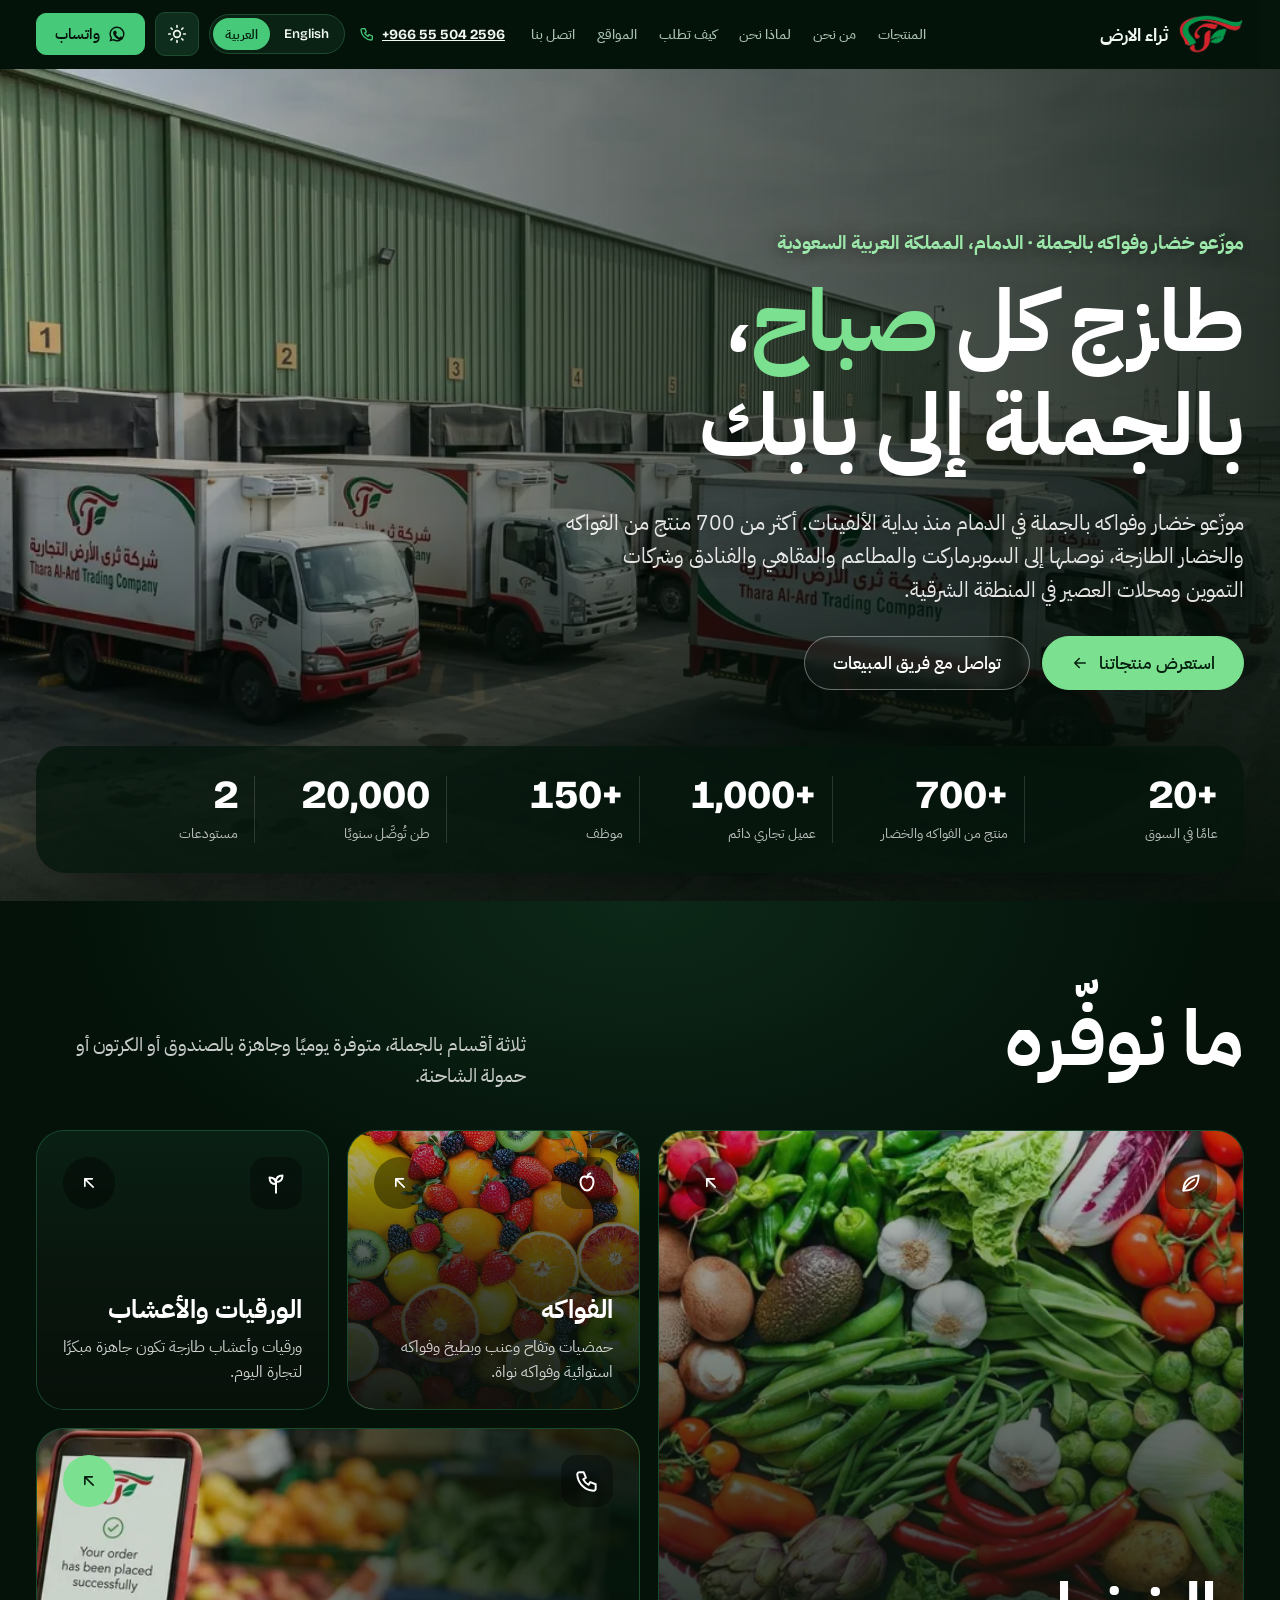
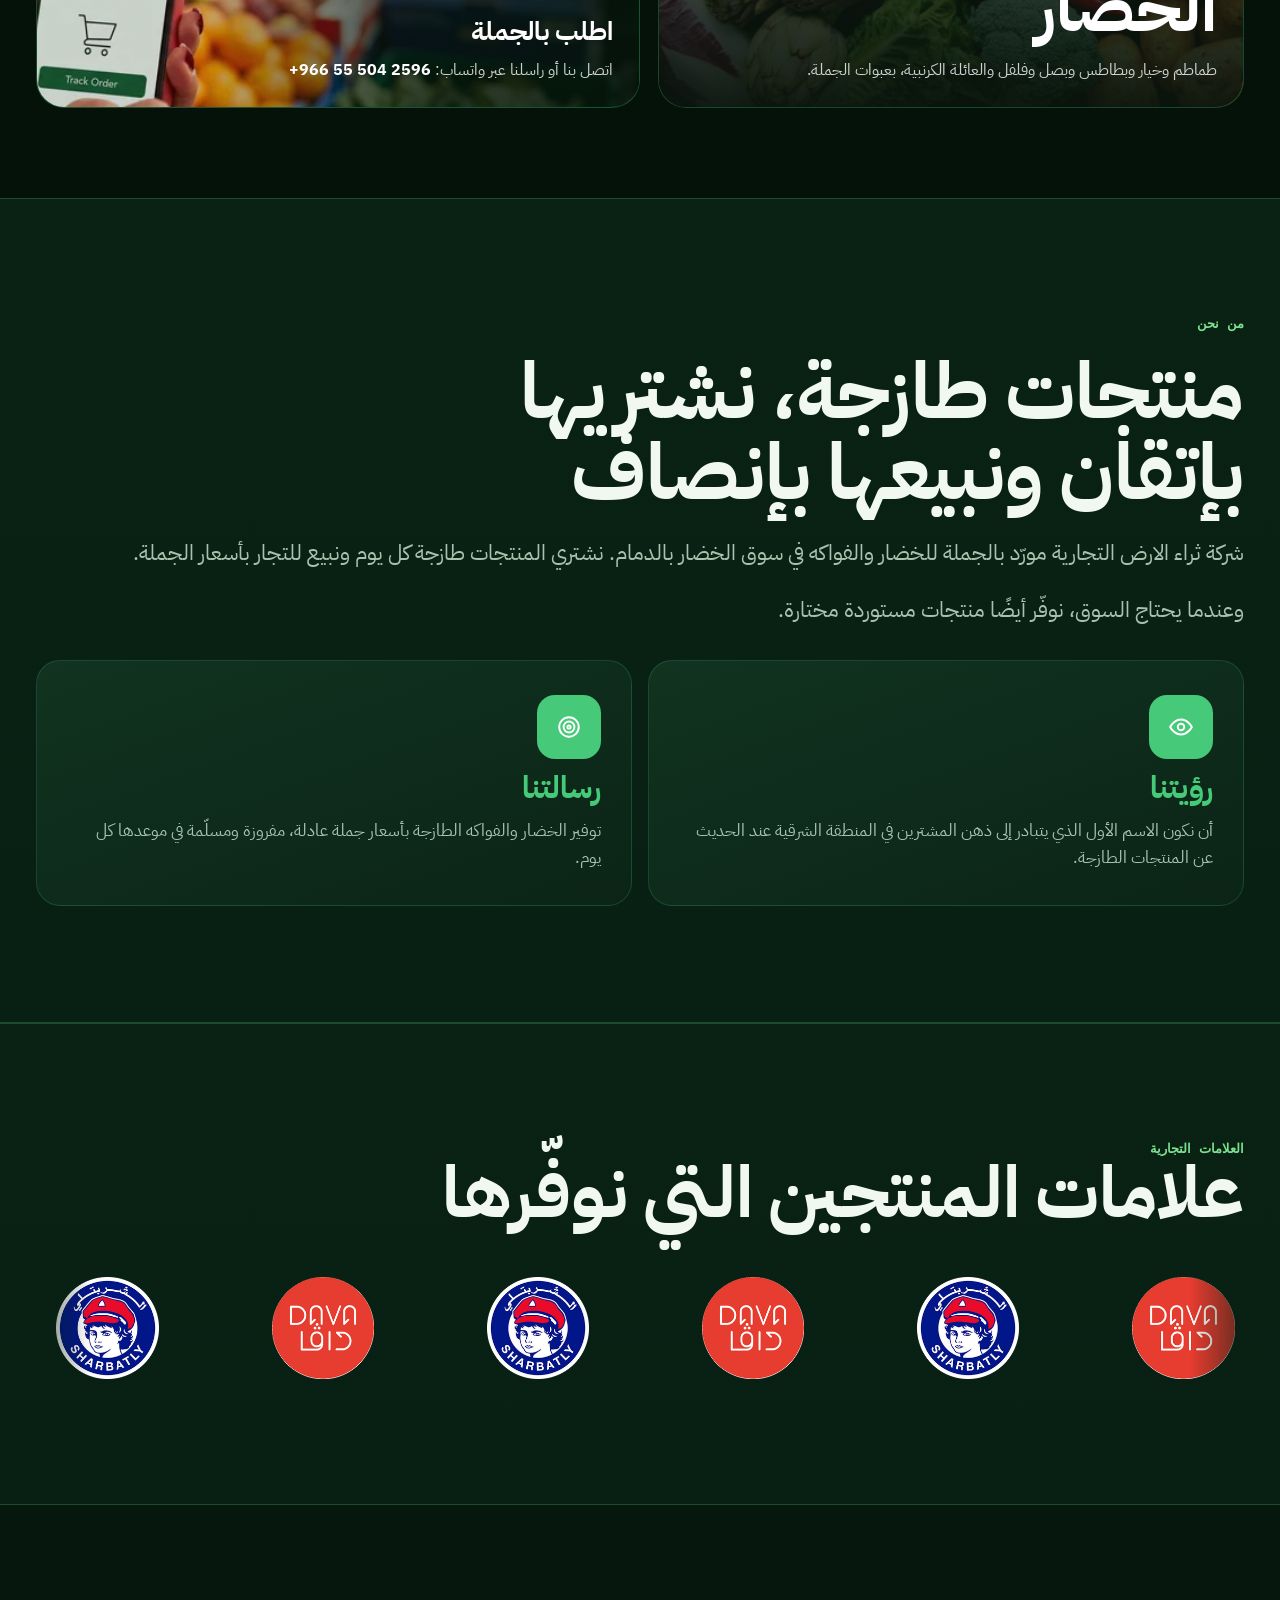
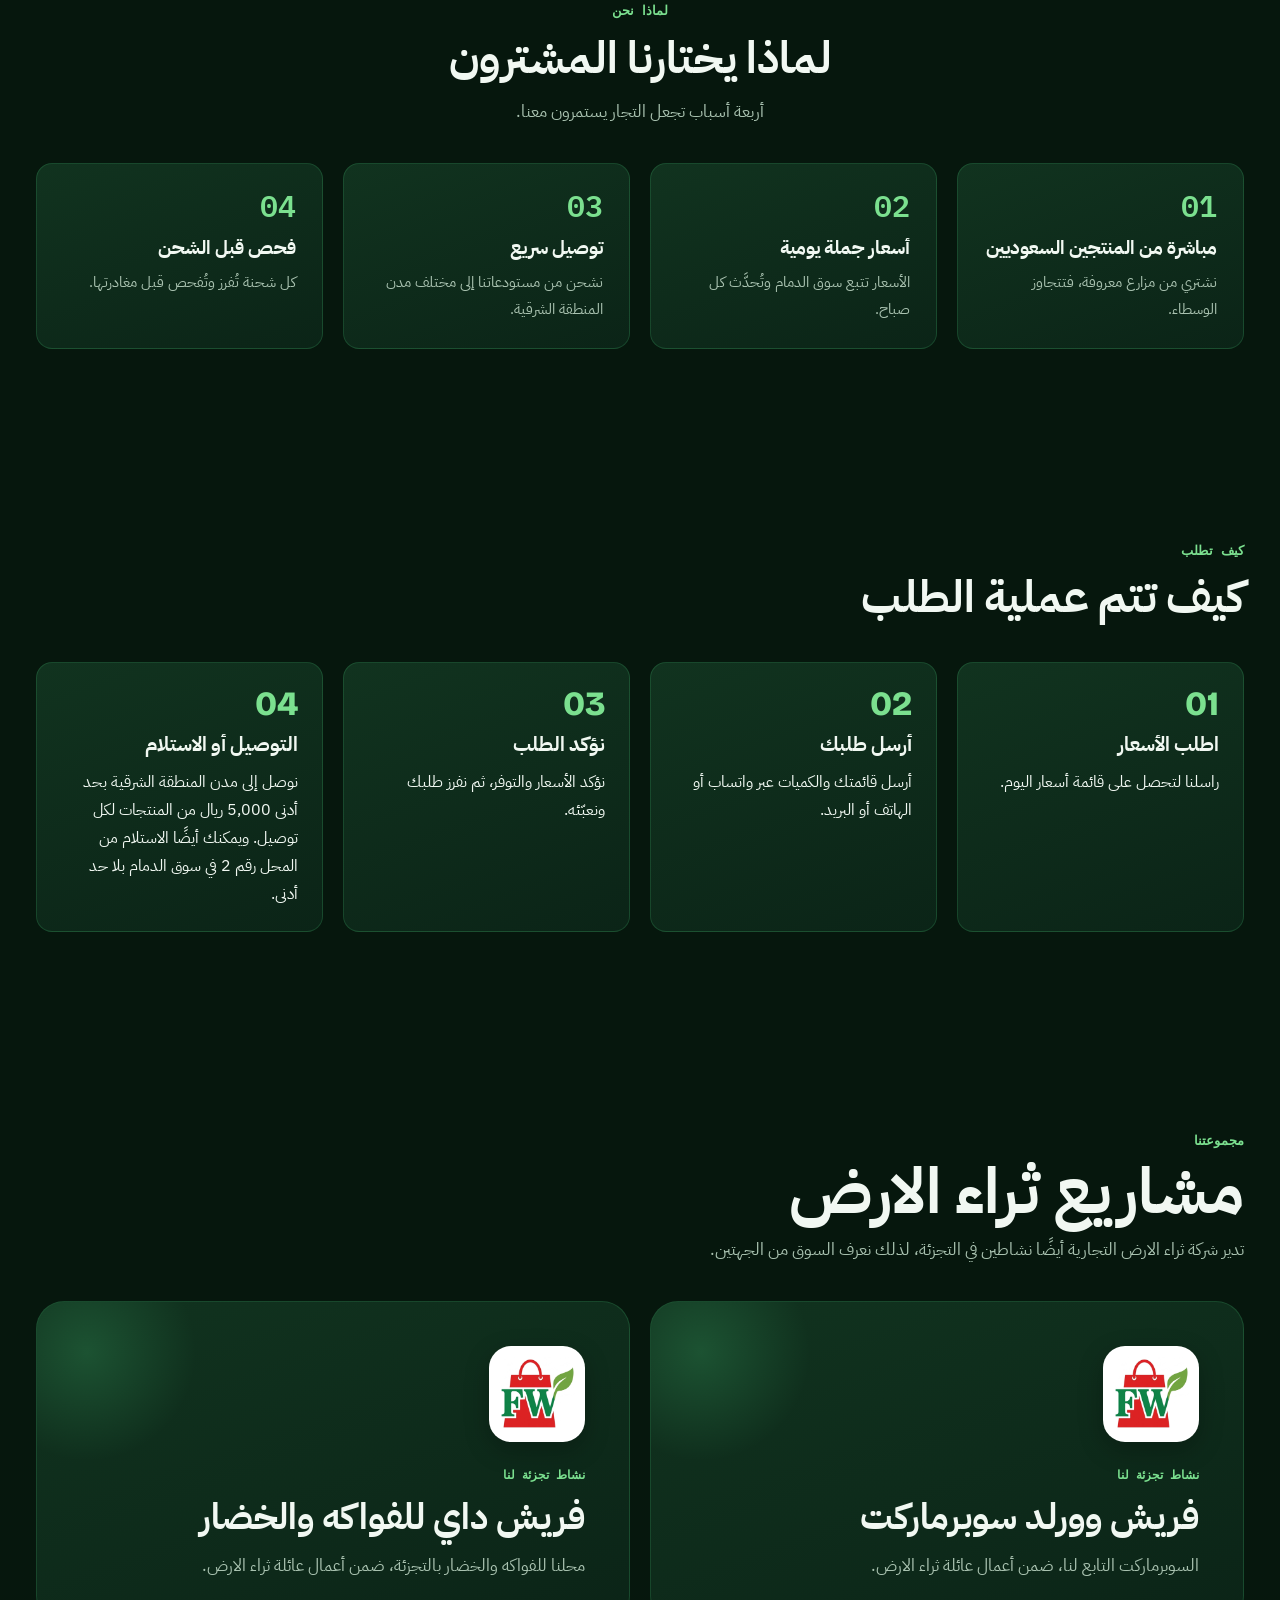
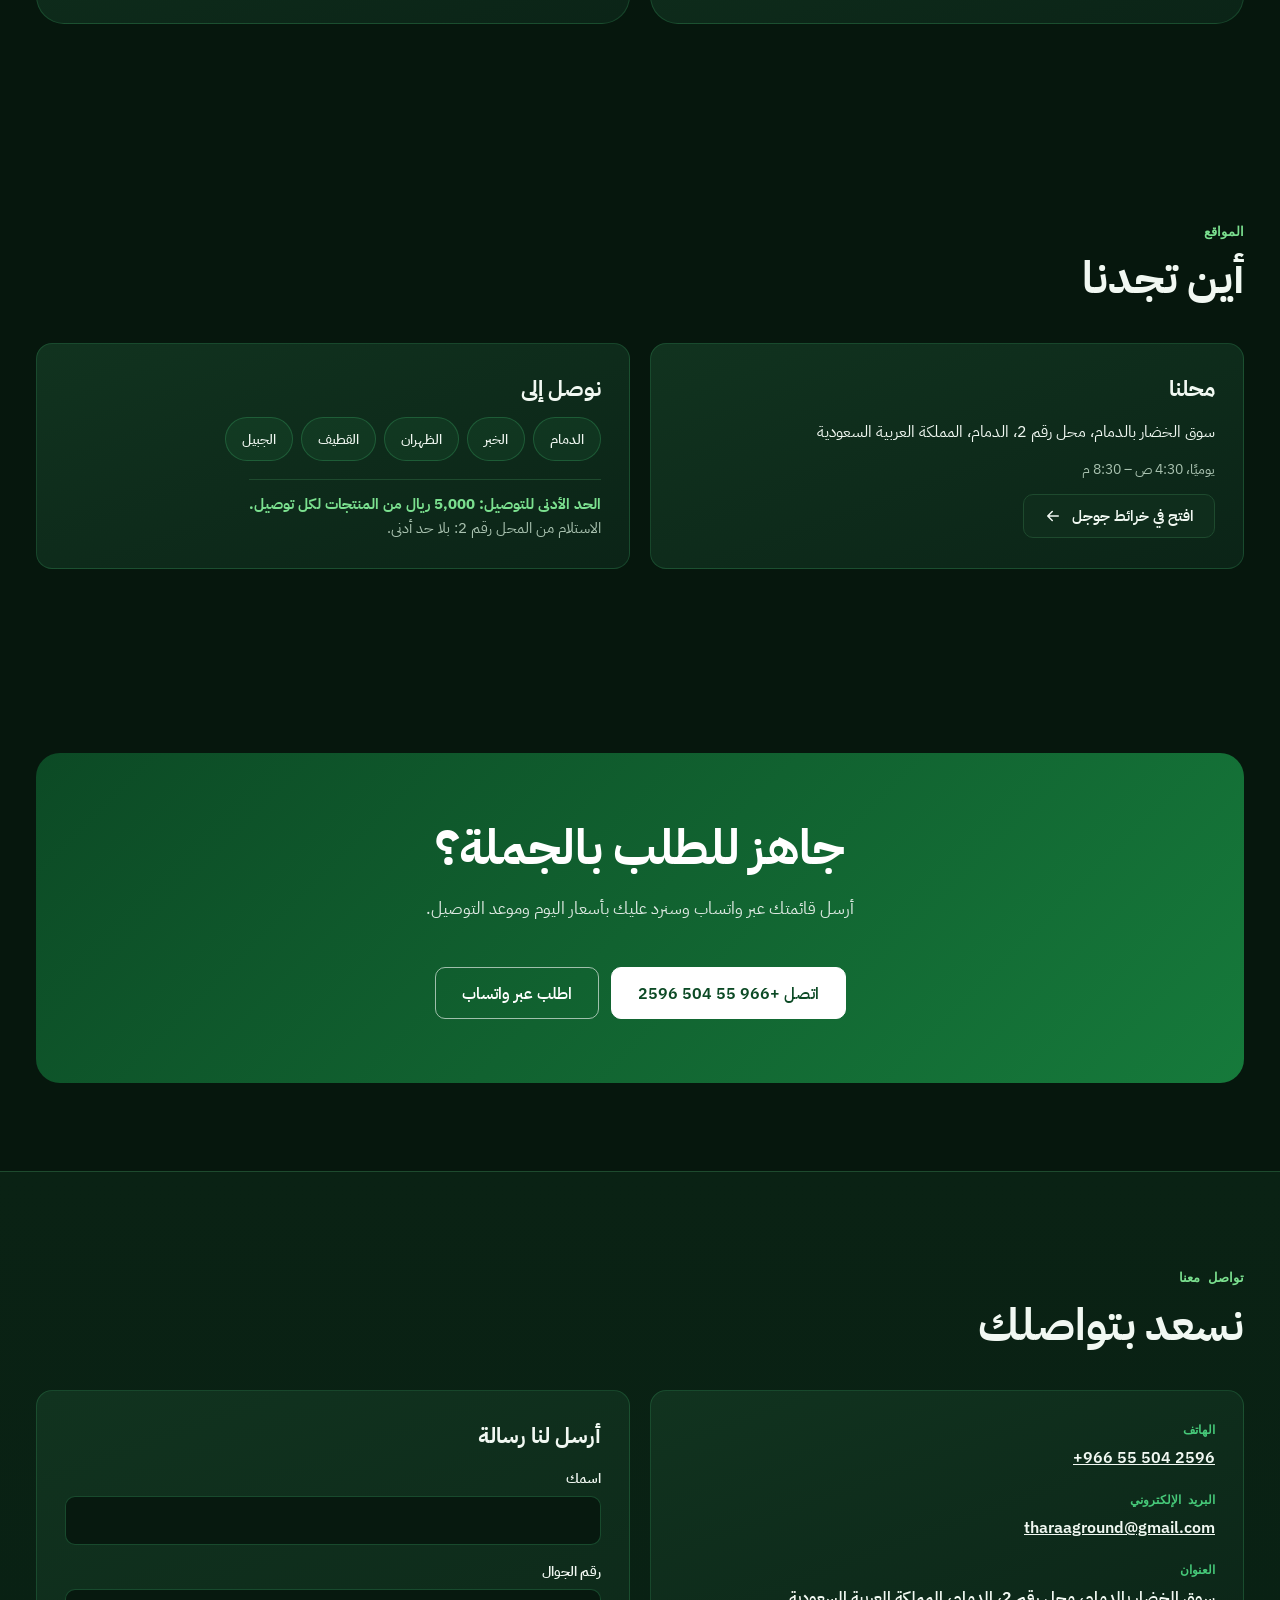
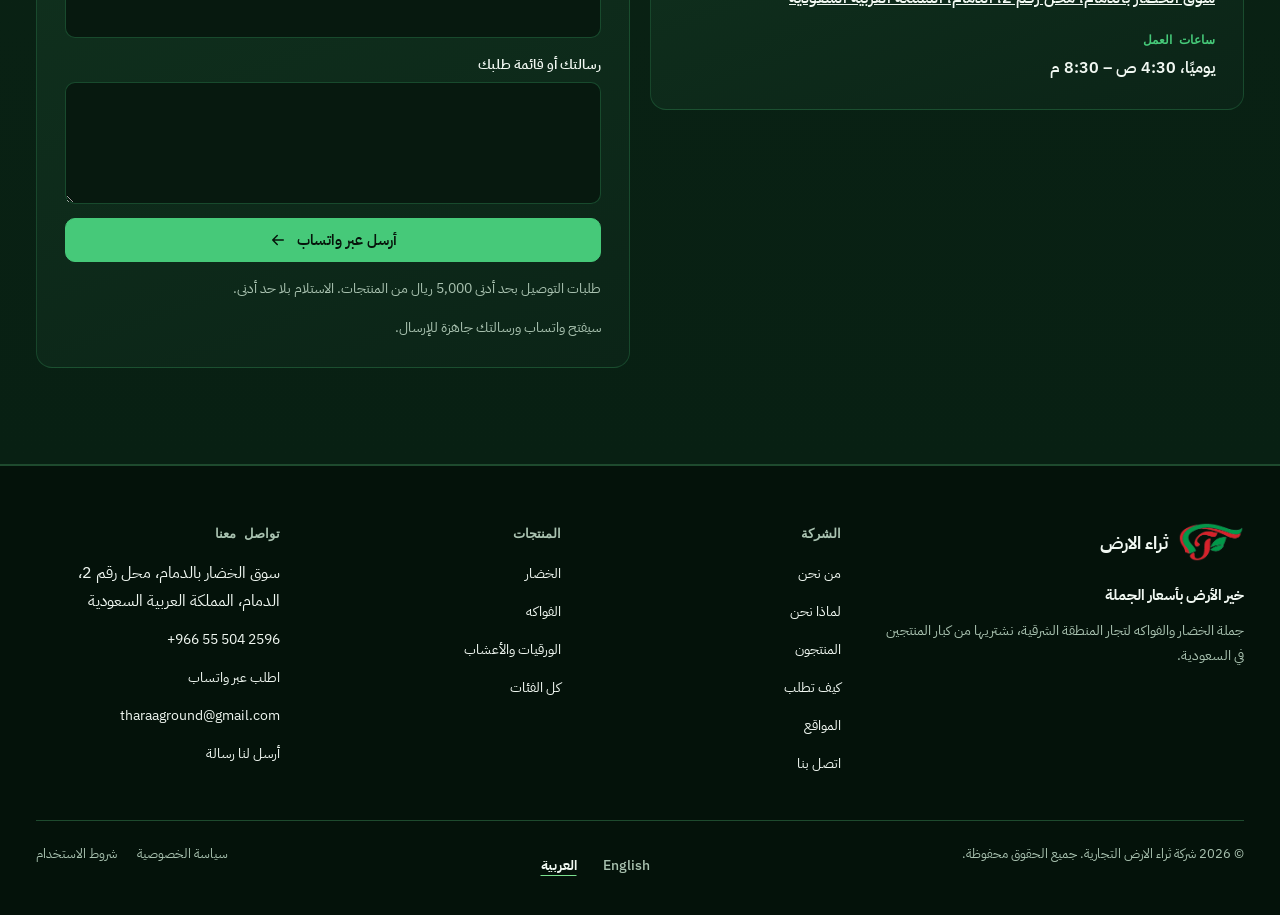
==== commit 119888bd: "Describe Fresh Day as our retail shop (EN/AR) Co-Authored-By: Claude Haiku 5.5 <noreply@anthropic.co" ====
--- a/ar/index.html
+++ b/ar/index.html
@@ -24,7 +24,7 @@
 <noscript><style>.relang #app{visibility:visible}.js .reveal{opacity:1;transform:none}</style></noscript>
 </head>
 <body data-page="home" data-slug="" data-base="../" data-alt="../index.html">
-<div id="app"><a class="skip" href="#main">انتقل إلى المحتوى</a><header class="site-header" id="siteHeader"><div class="wrap hdr"><a class="logo" href="../ar/index.html"><img class="logo-mark" src="../assets/img/logo.png" alt="شعار ثراء الأرض" width="66" height="40"><span class="logo-text"><b>ثراء الارض</b><small>خير الأرض بأسعار الجملة</small></span></a><nav class="nav" id="nav" aria-label="التنقل الرئيسي"><div class="nav-dd"><a href="#supply">المنتجات</a><div class="mega" role="group" aria-label="المنتجات"><div class="mega-list"><a href="../ar/products/veg.html"><b>الخضار</b><span>طماطم وخيار وبطاطس وبصل وفلفل والعائلة الكرنبية، بعبوات الجملة.</span></a><a href="../ar/products/fruit.html"><b>الفواكه</b><span>حمضيات وتفاح وعنب وبطيخ وفواكه استوائية وفواكه نواة.</span></a><a href="../ar/products/leafy.html"><b>الورقيات والأعشاب</b><span>ورقيات وأعشاب طازجة تكون جاهزة مبكرًا لتجارة اليوم.</span></a></div><div class="mega-shop"><b>محلنا</b><span>سوق الخضار بالدمام، محل رقم 2، الدمام، المملكة العربية السعودية</span><a href="https://www.google.com/maps/search/?api=1&query=Dammam+Vegetable+Market" target="_blank" rel="noopener">افتح في خرائط جوجل</a></div></div></div><a href="#about">من نحن</a><a href="#why">لماذا نحن</a><a href="#how">كيف تطلب</a><a href="#locations">المواقع</a><a href="../ar/contact.html">اتصل بنا</a><div class="nav-extra"><a class="nav-tel" href="tel:+966555042596" dir="ltr"><svg viewBox="0 0 24 24" width="16" height="16" fill="none" stroke="currentColor" stroke-width="2" stroke-linecap="round" stroke-linejoin="round" aria-hidden="true"><path d="M5 4h4l2 5-2.5 1.5a11 11 0 0 0 5 5L15 13l5 2v4a2 2 0 0 1-2 2A16 16 0 0 1 3 6a2 2 0 0 1 2-2z"/></svg>+966 55 504 2596</a><div class="lang-sw" role="group" aria-label="اللغة"><button type="button" data-lang="en" lang="en" aria-pressed="false">English</button><button type="button" data-lang="ar" lang="ar" aria-pressed="true">العربية</button></div></div><a class="btn primary nav-portal" href="https://wa.me/966555042596?text=%D9%85%D8%B1%D8%AD%D8%A8%D9%8B%D8%A7%D8%8C%20%D8%A3%D8%AD%D8%AA%D8%A7%D8%AC%20%D8%A5%D9%84%D9%89%20%D8%B9%D8%B1%D8%B6%20%D8%B3%D8%B9%D8%B1." target="_blank" rel="noopener">اطلب عبر واتساب</a></nav><div class="hdr-actions"><a class="hdr-phone" href="tel:+966555042596" dir="ltr"><svg viewBox="0 0 24 24" width="16" height="16" fill="none" stroke="currentColor" stroke-width="2" stroke-linecap="round" stroke-linejoin="round" aria-hidden="true"><path d="M5 4h4l2 5-2.5 1.5a11 11 0 0 0 5 5L15 13l5 2v4a2 2 0 0 1-2 2A16 16 0 0 1 3 6a2 2 0 0 1 2-2z"/></svg>+966 55 504 2596</a><div class="lang-sw" role="group" aria-label="اللغة"><button type="button" data-lang="en" lang="en" aria-pressed="false">English</button><button type="button" data-lang="ar" lang="ar" aria-pressed="true">العربية</button></div><button type="button" class="icon-btn theme-btn" id="themeBtn" aria-label="التبديل بين الوضع الداكن والفاتح"><svg viewBox="0 0 24 24" width="20" height="20" fill="none" stroke="currentColor" stroke-width="2" stroke-linecap="round" aria-hidden="true"><circle cx="12" cy="12" r="4"/><path d="M12 2v2M12 20v2M4.9 4.9l1.4 1.4M17.7 17.7l1.4 1.4M2 12h2M20 12h2M4.9 19.1l1.4-1.4M17.7 6.3l1.4-1.4"/></svg><svg viewBox="0 0 24 24" width="20" height="20" fill="none" stroke="currentColor" stroke-width="2" stroke-linecap="round" stroke-linejoin="round" aria-hidden="true"><path d="M21 12.8A9 9 0 1 1 11.2 3a7 7 0 0 0 9.8 9.8z"/></svg></button><a class="btn primary hdr-portal" href="https://wa.me/966555042596?text=%D9%85%D8%B1%D8%AD%D8%A8%D9%8B%D8%A7%D8%8C%20%D8%A3%D8%AD%D8%AA%D8%A7%D8%AC%20%D8%A5%D9%84%D9%89%20%D8%B9%D8%B1%D8%B6%20%D8%B3%D8%B9%D8%B1." target="_blank" rel="noopener"><svg viewBox="0 0 24 24" width="18" height="18" fill="currentColor" aria-hidden="true"><path d="M12 2a10 10 0 0 0-8.6 15.1L2 22l5-1.3A10 10 0 1 0 12 2zm0 2a8 8 0 1 1-4.2 14.8l-.4-.2-2.6.7.7-2.5-.3-.4A8 8 0 0 1 12 4zm-3 3.5c-.3 0-.7.1-1 .5-.4.5-1.1 1.2-1.1 2.8s1.2 3.2 1.3 3.4c.2.2 2.3 3.6 5.6 4.9 2.8 1.1 3.3.9 3.9.8.6 0 2-.8 2.2-1.6.3-.8.3-1.5.2-1.6-.1-.2-.3-.3-.7-.5l-2-1c-.3-.1-.5-.2-.7.2l-.9 1.1c-.2.2-.3.2-.7.1-.3-.2-1.4-.5-2.6-1.6-1-.9-1.6-2-1.8-2.3-.2-.3 0-.5.1-.7l.5-.6c.1-.2.2-.3.3-.5.1-.2 0-.4 0-.6l-.9-2.2c-.2-.5-.5-.5-.7-.5z"/></svg>واتساب</a><button type="button" class="icon-btn menu-btn" id="menuBtn" aria-expanded="false" aria-controls="nav" aria-label="فتح القائمة"><svg viewBox="0 0 24 24" width="22" height="22" fill="none" stroke="currentColor" stroke-width="2" stroke-linecap="round" aria-hidden="true"><path d="M4 7h16M4 12h16M4 17h16"/></svg><svg viewBox="0 0 24 24" width="22" height="22" fill="none" stroke="currentColor" stroke-width="2" stroke-linecap="round" aria-hidden="true"><path d="M6 6l12 12M18 6L6 18"/></svg></button></div></div></header><main id="main"><section class="hero" id="top" aria-labelledby="heroTitle"><div class="hero-media" aria-hidden="true"><img class="hero-img" src="../assets/img/hero.webp" alt="شاحنات توصيل ثراء الأرض في سوق الجملة بالدمام" width="1600" height="900" fetchpriority="high" decoding="async"></div><div class="hero-shade" aria-hidden="true"></div><div class="wrap hero-in"><div class="hero-copy" role="tabpanel"><p class="hero-eyebrow">موزّعو خضار وفواكه بالجملة · الدمام، المملكة العربية السعودية</p><h1 id="heroTitle">طازج كل <em class="accent">صباح</em>، بالجملة إلى بابك</h1><p class="lead" id="heroSub">موزّعو خضار وفواكه بالجملة في الدمام منذ بداية الألفينات. أكثر من 700 منتج من الفواكه والخضار الطازجة، نوصلها إلى السوبرماركت والمطاعم والمقاهي والفنادق وشركات التموين ومحلات العصير في المنطقة الشرقية.</p><div class="cta"><a class="btn primary lg" href="#supply">استعرض منتجاتنا<svg class="arr" viewBox="0 0 24 24" width="18" height="18" fill="none" stroke="currentColor" stroke-width="2" stroke-linecap="round" stroke-linejoin="round" aria-hidden="true"><path d="M5 12h14M13 6l6 6-6 6"/></svg></a><a class="btn outline lg" href="../ar/contact.html">تواصل مع فريق المبيعات</a></div></div><dl class="hero-stats" aria-label="أرقام رئيسية"><div class="stat"><dt>عامًا في السوق</dt><dd><span class="count" dir="ltr" data-to="20" data-suffix="+">20+</span></dd></div><div class="stat"><dt>منتج من الفواكه والخضار</dt><dd><span class="count" dir="ltr" data-to="700" data-suffix="+">700+</span></dd></div><div class="stat"><dt>عميل تجاري دائم</dt><dd><span class="count" dir="ltr" data-to="1000" data-suffix="+">1,000+</span></dd></div><div class="stat"><dt>موظف</dt><dd><span class="count" dir="ltr" data-to="150" data-suffix="+">150+</span></dd></div><div class="stat"><dt>طن تُوصَّل سنويًا</dt><dd><span class="count" dir="ltr" data-to="20000" data-suffix="">20,000</span></dd></div><div class="stat"><dt>مستودعات</dt><dd><span class="count" dir="ltr" data-to="2" data-suffix="">2</span></dd></div></dl></div></section><section class="sec dark" id="supply" aria-labelledby="supplyT"><div class="wrap"><div class="sup-head reveal"><h2 class="title" id="supplyT">ما نوفّره</h2><p>ثلاثة أقسام بالجملة، متوفرة يوميًا وجاهزة بالصندوق أو الكرتون أو حمولة الشاحنة.</p></div><div class="bento"><a class="bn bn-veg bn-big reveal" style="--i:0" href="../ar/products/veg.html"><span class="bn-bg" aria-hidden="true"><img src="../assets/img/vegetables.webp" data-fallback="../assets/img/cat/tomatoes.svg" alt="جملة الخضار الطازجة في ثراء الأرض بالدمام" width="800" height="600" loading="lazy" decoding="async"></span><span class="bn-top"><span class="bn-ic"><svg viewBox="0 0 24 24" width="26" height="26" fill="none" stroke="currentColor" stroke-width="1.8" stroke-linecap="round" stroke-linejoin="round" aria-hidden="true"><path d="M5 19c0-8 5-13 14-14 0 9-5 14-13 14z"/><path d="M5 19c3-5 6-8 10-10"/></svg></span><span class="bn-go"><svg class="ur" viewBox="0 0 24 24" width="20" height="20" fill="none" stroke="currentColor" stroke-width="2" stroke-linecap="round" stroke-linejoin="round" aria-hidden="true"><path d="M7 17L17 7M8 7h9v9"/></svg></span></span><span class="bn-body"><span class="bn-t">الخضار</span><span class="bn-d">طماطم وخيار وبطاطس وبصل وفلفل والعائلة الكرنبية، بعبوات الجملة.</span></span></a><a class="bn bn-fruit reveal" style="--i:1" href="../ar/products/fruit.html"><span class="bn-bg" aria-hidden="true"><img src="../assets/img/fruits.webp" data-fallback="../assets/img/cat/citrus.svg" alt="جملة الفواكه الطازجة في ثراء الأرض بالدمام" width="800" height="600" loading="lazy" decoding="async"></span><span class="bn-top"><span class="bn-ic"><svg viewBox="0 0 24 24" width="26" height="26" fill="none" stroke="currentColor" stroke-width="1.8" stroke-linecap="round" stroke-linejoin="round" aria-hidden="true"><path d="M12 7c-2-2-6-1-6 4 0 4 3 8 6 8s6-4 6-8c0-5-4-6-6-4z"/><path d="M12 7c0-2 1-3 3-4"/></svg></span><span class="bn-go"><svg class="ur" viewBox="0 0 24 24" width="20" height="20" fill="none" stroke="currentColor" stroke-width="2" stroke-linecap="round" stroke-linejoin="round" aria-hidden="true"><path d="M7 17L17 7M8 7h9v9"/></svg></span></span><span class="bn-body"><span class="bn-t">الفواكه</span><span class="bn-d">حمضيات وتفاح وعنب وبطيخ وفواكه استوائية وفواكه نواة.</span></span></a><a class="bn bn-leafy reveal" style="--i:2" href="../ar/products/leafy.html"><span class="bn-bg" aria-hidden="true"><img src="../assets/img/leafy.webp" data-fallback="../assets/img/cat/leafy-herbs.svg" alt="الورقيات والأعشاب الطازجة في ثراء الأرض بالدمام" width="800" height="600" loading="lazy" decoding="async"></span><span class="bn-top"><span class="bn-ic"><svg viewBox="0 0 24 24" width="26" height="26" fill="none" stroke="currentColor" stroke-width="1.8" stroke-linecap="round" stroke-linejoin="round" aria-hidden="true"><path d="M12 21V9"/><path d="M12 13c-4 0-6-2-6-6 4 0 6 2 6 6z"/><path d="M12 11c0-4 2-6 6-6 0 4-2 6-6 6z"/></svg></span><span class="bn-go"><svg class="ur" viewBox="0 0 24 24" width="20" height="20" fill="none" stroke="currentColor" stroke-width="2" stroke-linecap="round" stroke-linejoin="round" aria-hidden="true"><path d="M7 17L17 7M8 7h9v9"/></svg></span></span><span class="bn-body"><span class="bn-t">الورقيات والأعشاب</span><span class="bn-d">ورقيات وأعشاب طازجة تكون جاهزة مبكرًا لتجارة اليوم.</span></span></a><a class="bn bn-order reveal" style="--i:4" href="tel:+966555042596"><span class="bn-bg" aria-hidden="true"><img src="../assets/img/order.webp" alt="طلب الفواكه والخضار الطازجة بالهاتف من ثراء الأرض" width="800" height="446" loading="lazy" decoding="async"></span><span class="bn-top"><span class="bn-ic"><svg viewBox="0 0 24 24" width="26" height="26" fill="none" stroke="currentColor" stroke-width="1.8" stroke-linecap="round" stroke-linejoin="round" aria-hidden="true"><path d="M5 4h4l2 5-2.5 1.5a11 11 0 0 0 5 5L15 13l5 2v4a2 2 0 0 1-2 2A16 16 0 0 1 3 6a2 2 0 0 1 2-2z"/></svg></span><span class="bn-go acc"><svg class="ur" viewBox="0 0 24 24" width="20" height="20" fill="none" stroke="currentColor" stroke-width="2" stroke-linecap="round" stroke-linejoin="round" aria-hidden="true"><path d="M7 17L17 7M8 7h9v9"/></svg></span></span><span class="bn-body"><span class="bn-t">اطلب بالجملة</span><span class="bn-d">اتصل بنا أو راسلنا عبر واتساب: <b dir="ltr">+966 55 504 2596</b></span></span></a></div></div></section><section class="sec alt" id="about" aria-labelledby="aboutT"><div class="wrap about-grid about-solo"><div class="about-text reveal"><p class="eyebrow">من نحن</p><h2 class="title" id="aboutT">منتجات طازجة، نشتريها بإتقان ونبيعها بإنصاف</h2><p>شركة ثراء الارض التجارية مورّد بالجملة للخضار والفواكه في سوق الخضار بالدمام. نشتري المنتجات طازجة كل يوم ونبيع للتجار بأسعار الجملة.</p><p>وعندما يحتاج السوق، نوفّر أيضًا منتجات مستوردة مختارة.</p><div class="vm"><div class="card vm-card"><span class="vm-ic" aria-hidden="true"><svg viewBox="0 0 24 24" width="26" height="26" fill="none" stroke="currentColor" stroke-width="1.8" stroke-linecap="round" stroke-linejoin="round"><path d="M2 12s3.6-7 10-7 10 7 10 7-3.6 7-10 7S2 12 2 12z"/><circle cx="12" cy="12" r="3"/></svg></span><h3>رؤيتنا</h3><p>أن نكون الاسم الأول الذي يتبادر إلى ذهن المشترين في المنطقة الشرقية عند الحديث عن المنتجات الطازجة.</p></div><div class="card vm-card"><span class="vm-ic" aria-hidden="true"><svg viewBox="0 0 24 24" width="26" height="26" fill="none" stroke="currentColor" stroke-width="1.8" stroke-linecap="round" stroke-linejoin="round"><circle cx="12" cy="12" r="9"/><circle cx="12" cy="12" r="5"/><circle cx="12" cy="12" r="1.5"/></svg></span><h3>رسالتنا</h3><p>توفير الخضار والفواكه الطازجة بأسعار جملة عادلة، مفروزة ومسلّمة في موعدها كل يوم.</p></div></div></div></div></section><section class="sec alt" id="brands" aria-labelledby="brandsT"><div class="wrap"><div class="sec-head row reveal"><div><p class="eyebrow">العلامات التجارية</p><h2 class="title" id="brandsT">علامات المنتجين التي نوفّرها</h2></div></div></div><div class="mq-wrap"><div class="marquee " dir="ltr"><div class="marquee-track"><ul role="list" aria-label="علامات المنتجين التي نوفّرها"><li><img class="logo-img" src="../assets/img/sharbatly.png" alt="Sharbatly Fruit" loading="lazy" height="40"></li><li><img class="logo-img" src="../assets/img/dawa.png" alt="Dawa Agriculture" loading="lazy" height="40"></li><li><img class="logo-img" src="../assets/img/sharbatly.png" alt="Sharbatly Fruit" loading="lazy" height="40"></li><li><img class="logo-img" src="../assets/img/dawa.png" alt="Dawa Agriculture" loading="lazy" height="40"></li><li><img class="logo-img" src="../assets/img/sharbatly.png" alt="Sharbatly Fruit" loading="lazy" height="40"></li><li><img class="logo-img" src="../assets/img/dawa.png" alt="Dawa Agriculture" loading="lazy" height="40"></li><li><img class="logo-img" src="../assets/img/sharbatly.png" alt="Sharbatly Fruit" loading="lazy" height="40"></li><li><img class="logo-img" src="../assets/img/dawa.png" alt="Dawa Agriculture" loading="lazy" height="40"></li></ul><ul aria-hidden="true"><li><img class="logo-img" src="../assets/img/sharbatly.png" alt="Sharbatly Fruit" loading="lazy" height="40"></li><li><img class="logo-img" src="../assets/img/dawa.png" alt="Dawa Agriculture" loading="lazy" height="40"></li><li><img class="logo-img" src="../assets/img/sharbatly.png" alt="Sharbatly Fruit" loading="lazy" height="40"></li><li><img class="logo-img" src="../assets/img/dawa.png" alt="Dawa Agriculture" loading="lazy" height="40"></li><li><img class="logo-img" src="../assets/img/sharbatly.png" alt="Sharbatly Fruit" loading="lazy" height="40"></li><li><img class="logo-img" src="../assets/img/dawa.png" alt="Dawa Agriculture" loading="lazy" height="40"></li><li><img class="logo-img" src="../assets/img/sharbatly.png" alt="Sharbatly Fruit" loading="lazy" height="40"></li><li><img class="logo-img" src="../assets/img/dawa.png" alt="Dawa Agriculture" loading="lazy" height="40"></li></ul></div></div></div></section><section class="sec" id="why" aria-labelledby="whyT"><div class="wrap"><div class="sec-head reveal center"><p class="eyebrow">لماذا نحن</p><h2 class="title" id="whyT">لماذا يختارنا المشترون</h2><p class="sub">أربعة أسباب تجعل التجار يستمرون معنا.</p></div><div class="grid-4"><article class="card info-card reveal" style="--i:0"><span class="why-n">01</span><h3>مباشرة من المنتجين السعوديين</h3><p>نشتري من مزارع معروفة، فتتجاوز الوسطاء.</p></article><article class="card info-card reveal" style="--i:1"><span class="why-n">02</span><h3>أسعار جملة يومية</h3><p>الأسعار تتبع سوق الدمام وتُحدَّث كل صباح.</p></article><article class="card info-card reveal" style="--i:2"><span class="why-n">03</span><h3>توصيل سريع</h3><p>نشحن من مستودعاتنا إلى مختلف مدن المنطقة الشرقية.</p></article><article class="card info-card reveal" style="--i:3"><span class="why-n">04</span><h3>فحص قبل الشحن</h3><p>كل شحنة تُفرز وتُفحص قبل مغادرتها.</p></article></div></div></section><section class="sec" id="how" aria-labelledby="howT"><div class="wrap"><div class="sec-head reveal"><p class="eyebrow">كيف تطلب</p><h2 class="title" id="howT">كيف تتم عملية الطلب</h2></div><ol class="steps" role="list"><li class="step card reveal" style="--i:0"><span class="step-n">01</span><h3>اطلب الأسعار</h3><p>راسلنا لتحصل على قائمة أسعار اليوم.</p></li><li class="step card reveal" style="--i:1"><span class="step-n">02</span><h3>أرسل طلبك</h3><p>أرسل قائمتك والكميات عبر واتساب أو الهاتف أو البريد.</p></li><li class="step card reveal" style="--i:2"><span class="step-n">03</span><h3>نؤكد الطلب</h3><p>نؤكد الأسعار والتوفر، ثم نفرز طلبك ونعبّئه.</p></li><li class="step card reveal" style="--i:3"><span class="step-n">04</span><h3>التوصيل أو الاستلام</h3><p>نوصل إلى مدن المنطقة الشرقية بحد أدنى 5,000 ريال من المنتجات لكل توصيل. ويمكنك أيضًا الاستلام من المحل رقم 2 في سوق الدمام بلا حد أدنى.</p></li></ol></div></section><section class="sec" id="ventures" aria-labelledby="grpT"><div class="wrap"><div class="sec-head reveal"><p class="eyebrow">مجموعتنا</p><h2 class="title" id="grpT">مشاريع ثراء الارض</h2><p class="sub">تدير شركة ثراء الارض التجارية أيضًا نشاطين في التجزئة، لذلك نعرف السوق من الجهتين.</p></div><div class="grid-2 vent-grid"><article class="card vent-card reveal" style="--i:0"><span class="vent-logo"><img src="../assets/img/freshday.png" alt="شعار فريش داي للفواكه والخضار" width="417" height="398" loading="lazy" decoding="async"></span><p class="vent-tag">من مشاريع ثراء الارض</p><h3>فريش وورلد سوبرماركت</h3><p>السوبرماركت التابع لنا، ضمن أعمال عائلة ثراء الارض.</p></article><article class="card vent-card reveal" style="--i:1"><span class="vent-logo"><img src="../assets/img/freshday.png" alt="شعار فريش داي للفواكه والخضار" width="417" height="398" loading="lazy" decoding="async"></span><p class="vent-tag">من مشاريع ثراء الارض</p><h3>فريش داي للفواكه والخضار</h3><p>نشاطنا في الفواكه والخضار، ضمن أعمال عائلة ثراء الارض.</p></article></div></div></section><section class="sec" id="locations" aria-labelledby="locT"><div class="wrap"><div class="sec-head reveal"><p class="eyebrow">المواقع</p><h2 class="title" id="locT">أين تجدنا</h2></div><div class="grid-2"><article class="card loc-card reveal"><h3>محلنا</h3><p>سوق الخضار بالدمام، محل رقم 2، الدمام، المملكة العربية السعودية</p><p class="muted">يوميًا، 4:30 ص – 8:30 م</p><a class="btn" href="https://www.google.com/maps/search/?api=1&query=Dammam+Vegetable+Market" target="_blank" rel="noopener">افتح في خرائط جوجل<svg class="arr" viewBox="0 0 24 24" width="18" height="18" fill="none" stroke="currentColor" stroke-width="2" stroke-linecap="round" stroke-linejoin="round" aria-hidden="true"><path d="M5 12h14M13 6l6 6-6 6"/></svg></a></article><article class="card loc-card reveal" style="--i:1"><h3>نوصل إلى</h3><ul class="chips" role="list"><li class="chip">الدمام</li><li class="chip">الخبر</li><li class="chip">الظهران</li><li class="chip">القطيف</li><li class="chip">الجبيل</li></ul><p class="order-min"><strong>الحد الأدنى للتوصيل: 5,000 ريال من المنتجات لكل توصيل.</strong><br>الاستلام من المحل رقم 2: بلا حد أدنى.</p></article></div></div></section><section class="cta-band" id="order" aria-labelledby="ctaT"><div class="wrap"><div class="cta-in reveal"><h2 id="ctaT">جاهز للطلب بالجملة؟</h2><p>أرسل قائمتك عبر واتساب وسنرد عليك بأسعار اليوم وموعد التوصيل.</p><div class="cta"><a class="btn light lg" href="tel:+966555042596" dir="ltr">اتصل +966 55 504 2596</a><a class="btn ghost-light lg" href="https://wa.me/966555042596?text=%D9%85%D8%B1%D8%AD%D8%A8%D9%8B%D8%A7%D8%8C%20%D8%A3%D8%AD%D8%AA%D8%A7%D8%AC%20%D8%A5%D9%84%D9%89%20%D8%B9%D8%B1%D8%B6%20%D8%B3%D8%B9%D8%B1." target="_blank" rel="noopener">اطلب عبر واتساب</a></div></div></div></section><section class="sec alt" id="contact" aria-labelledby="contactT"><div class="wrap"><div class="sec-head reveal"><p class="eyebrow">تواصل معنا</p><h2 class="title" id="contactT">نسعد بتواصلك</h2></div><div class="grid-2 contact-grid"><dl class="contact-list card reveal"><div><dt>الهاتف</dt><dd><a href="tel:+966555042596" dir="ltr">+966 55 504 2596</a></dd></div><div><dt>البريد الإلكتروني</dt><dd><a href="mailto:tharaaground@gmail.com">tharaaground@gmail.com</a></dd></div><div><dt>العنوان</dt><dd><a href="https://www.google.com/maps/search/?api=1&query=Dammam+Vegetable+Market" target="_blank" rel="noopener">سوق الخضار بالدمام، محل رقم 2، الدمام، المملكة العربية السعودية</a></dd></div><div><dt>ساعات العمل</dt><dd>يوميًا، 4:30 ص – 8:30 م</dd></div></dl><form class="card contact-form reveal" id="contactForm" name="contact" method="POST" data-netlify="true" style="--i:1"><input type="hidden" name="form-name" value="contact"><h3>أرسل لنا رسالة</h3><label>اسمك<input name="name" autocomplete="name" required></label><label>رقم الجوال<input name="phone" type="tel" autocomplete="tel" dir="ltr"></label><label>رسالتك أو قائمة طلبك<textarea name="msg" rows="4" required></textarea></label><button class="btn primary" type="submit">أرسل عبر واتساب<svg class="arr" viewBox="0 0 24 24" width="18" height="18" fill="none" stroke="currentColor" stroke-width="2" stroke-linecap="round" stroke-linejoin="round" aria-hidden="true"><path d="M5 12h14M13 6l6 6-6 6"/></svg></button><p class="muted">طلبات التوصيل بحد أدنى 5,000 ريال من المنتجات. الاستلام بلا حد أدنى.</p><p class="muted">سيفتح واتساب ورسالتك جاهزة للإرسال.</p><p class="form-status" id="formStatus" role="status" aria-live="polite"></p></form></div></div></section></main><footer class="site-footer"><div class="wrap"><div class="foot-grid"><div class="foot-brand"><a class="logo" href="../ar/index.html"><img class="logo-mark" src="../assets/img/logo.png" alt="شعار ثراء الأرض" width="66" height="40" loading="lazy"><span class="logo-text"><b>ثراء الارض</b></span></a><p class="foot-tag">خير الأرض بأسعار الجملة</p><p>جملة الخضار والفواكه لتجار المنطقة الشرقية، نشتريها من كبار المنتجين في السعودية.</p></div><div><h2 class="foot-h">الشركة</h2><ul><li><a href="#about">من نحن</a></li><li><a href="#why">لماذا نحن</a></li><li><a href="#brands">المنتجون</a></li><li><a href="#how">كيف تطلب</a></li><li><a href="#locations">المواقع</a></li><li><a href="../ar/contact.html">اتصل بنا</a></li></ul></div><div><h2 class="foot-h">المنتجات</h2><ul><li><a href="../ar/products/veg.html">الخضار</a></li><li><a href="../ar/products/fruit.html">الفواكه</a></li><li><a href="../ar/products/leafy.html">الورقيات والأعشاب</a></li><li><a href="#supply">كل الفئات</a></li></ul></div><div><h2 class="foot-h">تواصل معنا</h2><ul class="foot-contact"><li>سوق الخضار بالدمام، محل رقم 2، الدمام، المملكة العربية السعودية</li><li><a href="tel:+966555042596" dir="ltr">+966 55 504 2596</a></li><li><a href="https://wa.me/966555042596?text=%D9%85%D8%B1%D8%AD%D8%A8%D9%8B%D8%A7%D8%8C%20%D8%A3%D8%AD%D8%AA%D8%A7%D8%AC%20%D8%A5%D9%84%D9%89%20%D8%B9%D8%B1%D8%B6%20%D8%B3%D8%B9%D8%B1." target="_blank" rel="noopener">اطلب عبر واتساب</a></li><li><a href="mailto:tharaaground@gmail.com">tharaaground@gmail.com</a></li><li><a href="../ar/contact.html">أرسل لنا رسالة</a></li></ul></div></div><div class="foot-bottom"><p>© 2026 شركة ثراء الارض التجارية. جميع الحقوق محفوظة.</p><div class="foot-lang" role="group" aria-label="اللغة"><button type="button" data-lang="en" lang="en" aria-pressed="false">English</button><button type="button" data-lang="ar" lang="ar" aria-pressed="true">العربية</button></div><p class="foot-legal"><a href="../ar/privacy.html">سياسة الخصوصية</a><a href="../ar/terms.html">شروط الاستخدام</a></p></div></div></footer></div>
+<div id="app"><a class="skip" href="#main">انتقل إلى المحتوى</a><header class="site-header" id="siteHeader"><div class="wrap hdr"><a class="logo" href="../ar/index.html"><img class="logo-mark" src="../assets/img/logo.png" alt="شعار ثراء الأرض" width="66" height="40"><span class="logo-text"><b>ثراء الارض</b><small>خير الأرض بأسعار الجملة</small></span></a><nav class="nav" id="nav" aria-label="التنقل الرئيسي"><div class="nav-dd"><a href="#supply">المنتجات</a><div class="mega" role="group" aria-label="المنتجات"><div class="mega-list"><a href="../ar/products/veg.html"><b>الخضار</b><span>طماطم وخيار وبطاطس وبصل وفلفل والعائلة الكرنبية، بعبوات الجملة.</span></a><a href="../ar/products/fruit.html"><b>الفواكه</b><span>حمضيات وتفاح وعنب وبطيخ وفواكه استوائية وفواكه نواة.</span></a><a href="../ar/products/leafy.html"><b>الورقيات والأعشاب</b><span>ورقيات وأعشاب طازجة تكون جاهزة مبكرًا لتجارة اليوم.</span></a></div><div class="mega-shop"><b>محلنا</b><span>سوق الخضار بالدمام، محل رقم 2، الدمام، المملكة العربية السعودية</span><a href="https://www.google.com/maps/search/?api=1&query=Dammam+Vegetable+Market" target="_blank" rel="noopener">افتح في خرائط جوجل</a></div></div></div><a href="#about">من نحن</a><a href="#why">لماذا نحن</a><a href="#how">كيف تطلب</a><a href="#locations">المواقع</a><a href="../ar/contact.html">اتصل بنا</a><div class="nav-extra"><a class="nav-tel" href="tel:+966555042596" dir="ltr"><svg viewBox="0 0 24 24" width="16" height="16" fill="none" stroke="currentColor" stroke-width="2" stroke-linecap="round" stroke-linejoin="round" aria-hidden="true"><path d="M5 4h4l2 5-2.5 1.5a11 11 0 0 0 5 5L15 13l5 2v4a2 2 0 0 1-2 2A16 16 0 0 1 3 6a2 2 0 0 1 2-2z"/></svg>+966 55 504 2596</a><div class="lang-sw" role="group" aria-label="اللغة"><button type="button" data-lang="en" lang="en" aria-pressed="false">English</button><button type="button" data-lang="ar" lang="ar" aria-pressed="true">العربية</button></div></div><a class="btn primary nav-portal" href="https://wa.me/966555042596?text=%D9%85%D8%B1%D8%AD%D8%A8%D9%8B%D8%A7%D8%8C%20%D8%A3%D8%AD%D8%AA%D8%A7%D8%AC%20%D8%A5%D9%84%D9%89%20%D8%B9%D8%B1%D8%B6%20%D8%B3%D8%B9%D8%B1." target="_blank" rel="noopener">اطلب عبر واتساب</a></nav><div class="hdr-actions"><a class="hdr-phone" href="tel:+966555042596" dir="ltr"><svg viewBox="0 0 24 24" width="16" height="16" fill="none" stroke="currentColor" stroke-width="2" stroke-linecap="round" stroke-linejoin="round" aria-hidden="true"><path d="M5 4h4l2 5-2.5 1.5a11 11 0 0 0 5 5L15 13l5 2v4a2 2 0 0 1-2 2A16 16 0 0 1 3 6a2 2 0 0 1 2-2z"/></svg>+966 55 504 2596</a><div class="lang-sw" role="group" aria-label="اللغة"><button type="button" data-lang="en" lang="en" aria-pressed="false">English</button><button type="button" data-lang="ar" lang="ar" aria-pressed="true">العربية</button></div><button type="button" class="icon-btn theme-btn" id="themeBtn" aria-label="التبديل بين الوضع الداكن والفاتح"><svg viewBox="0 0 24 24" width="20" height="20" fill="none" stroke="currentColor" stroke-width="2" stroke-linecap="round" aria-hidden="true"><circle cx="12" cy="12" r="4"/><path d="M12 2v2M12 20v2M4.9 4.9l1.4 1.4M17.7 17.7l1.4 1.4M2 12h2M20 12h2M4.9 19.1l1.4-1.4M17.7 6.3l1.4-1.4"/></svg><svg viewBox="0 0 24 24" width="20" height="20" fill="none" stroke="currentColor" stroke-width="2" stroke-linecap="round" stroke-linejoin="round" aria-hidden="true"><path d="M21 12.8A9 9 0 1 1 11.2 3a7 7 0 0 0 9.8 9.8z"/></svg></button><a class="btn primary hdr-portal" href="https://wa.me/966555042596?text=%D9%85%D8%B1%D8%AD%D8%A8%D9%8B%D8%A7%D8%8C%20%D8%A3%D8%AD%D8%AA%D8%A7%D8%AC%20%D8%A5%D9%84%D9%89%20%D8%B9%D8%B1%D8%B6%20%D8%B3%D8%B9%D8%B1." target="_blank" rel="noopener"><svg viewBox="0 0 24 24" width="18" height="18" fill="currentColor" aria-hidden="true"><path d="M12 2a10 10 0 0 0-8.6 15.1L2 22l5-1.3A10 10 0 1 0 12 2zm0 2a8 8 0 1 1-4.2 14.8l-.4-.2-2.6.7.7-2.5-.3-.4A8 8 0 0 1 12 4zm-3 3.5c-.3 0-.7.1-1 .5-.4.5-1.1 1.2-1.1 2.8s1.2 3.2 1.3 3.4c.2.2 2.3 3.6 5.6 4.9 2.8 1.1 3.3.9 3.9.8.6 0 2-.8 2.2-1.6.3-.8.3-1.5.2-1.6-.1-.2-.3-.3-.7-.5l-2-1c-.3-.1-.5-.2-.7.2l-.9 1.1c-.2.2-.3.2-.7.1-.3-.2-1.4-.5-2.6-1.6-1-.9-1.6-2-1.8-2.3-.2-.3 0-.5.1-.7l.5-.6c.1-.2.2-.3.3-.5.1-.2 0-.4 0-.6l-.9-2.2c-.2-.5-.5-.5-.7-.5z"/></svg>واتساب</a><button type="button" class="icon-btn menu-btn" id="menuBtn" aria-expanded="false" aria-controls="nav" aria-label="فتح القائمة"><svg viewBox="0 0 24 24" width="22" height="22" fill="none" stroke="currentColor" stroke-width="2" stroke-linecap="round" aria-hidden="true"><path d="M4 7h16M4 12h16M4 17h16"/></svg><svg viewBox="0 0 24 24" width="22" height="22" fill="none" stroke="currentColor" stroke-width="2" stroke-linecap="round" aria-hidden="true"><path d="M6 6l12 12M18 6L6 18"/></svg></button></div></div></header><main id="main"><section class="hero" id="top" aria-labelledby="heroTitle"><div class="hero-media" aria-hidden="true"><img class="hero-img" src="../assets/img/hero.webp" alt="شاحنات توصيل ثراء الأرض في سوق الجملة بالدمام" width="1600" height="900" fetchpriority="high" decoding="async"></div><div class="hero-shade" aria-hidden="true"></div><div class="wrap hero-in"><div class="hero-copy" role="tabpanel"><p class="hero-eyebrow">موزّعو خضار وفواكه بالجملة · الدمام، المملكة العربية السعودية</p><h1 id="heroTitle">طازج كل <em class="accent">صباح</em>، بالجملة إلى بابك</h1><p class="lead" id="heroSub">موزّعو خضار وفواكه بالجملة في الدمام منذ بداية الألفينات. أكثر من 700 منتج من الفواكه والخضار الطازجة، نوصلها إلى السوبرماركت والمطاعم والمقاهي والفنادق وشركات التموين ومحلات العصير في المنطقة الشرقية.</p><div class="cta"><a class="btn primary lg" href="#supply">استعرض منتجاتنا<svg class="arr" viewBox="0 0 24 24" width="18" height="18" fill="none" stroke="currentColor" stroke-width="2" stroke-linecap="round" stroke-linejoin="round" aria-hidden="true"><path d="M5 12h14M13 6l6 6-6 6"/></svg></a><a class="btn outline lg" href="../ar/contact.html">تواصل مع فريق المبيعات</a></div></div><dl class="hero-stats" aria-label="أرقام رئيسية"><div class="stat"><dt>عامًا في السوق</dt><dd><span class="count" dir="ltr" data-to="20" data-suffix="+">20+</span></dd></div><div class="stat"><dt>منتج من الفواكه والخضار</dt><dd><span class="count" dir="ltr" data-to="700" data-suffix="+">700+</span></dd></div><div class="stat"><dt>عميل تجاري دائم</dt><dd><span class="count" dir="ltr" data-to="1000" data-suffix="+">1,000+</span></dd></div><div class="stat"><dt>موظف</dt><dd><span class="count" dir="ltr" data-to="150" data-suffix="+">150+</span></dd></div><div class="stat"><dt>طن تُوصَّل سنويًا</dt><dd><span class="count" dir="ltr" data-to="20000" data-suffix="">20,000</span></dd></div><div class="stat"><dt>مستودعات</dt><dd><span class="count" dir="ltr" data-to="2" data-suffix="">2</span></dd></div></dl></div></section><section class="sec dark" id="supply" aria-labelledby="supplyT"><div class="wrap"><div class="sup-head reveal"><h2 class="title" id="supplyT">ما نوفّره</h2><p>ثلاثة أقسام بالجملة، متوفرة يوميًا وجاهزة بالصندوق أو الكرتون أو حمولة الشاحنة.</p></div><div class="bento"><a class="bn bn-veg bn-big reveal" style="--i:0" href="../ar/products/veg.html"><span class="bn-bg" aria-hidden="true"><img src="../assets/img/vegetables.webp" data-fallback="../assets/img/cat/tomatoes.svg" alt="جملة الخضار الطازجة في ثراء الأرض بالدمام" width="800" height="600" loading="lazy" decoding="async"></span><span class="bn-top"><span class="bn-ic"><svg viewBox="0 0 24 24" width="26" height="26" fill="none" stroke="currentColor" stroke-width="1.8" stroke-linecap="round" stroke-linejoin="round" aria-hidden="true"><path d="M5 19c0-8 5-13 14-14 0 9-5 14-13 14z"/><path d="M5 19c3-5 6-8 10-10"/></svg></span><span class="bn-go"><svg class="ur" viewBox="0 0 24 24" width="20" height="20" fill="none" stroke="currentColor" stroke-width="2" stroke-linecap="round" stroke-linejoin="round" aria-hidden="true"><path d="M7 17L17 7M8 7h9v9"/></svg></span></span><span class="bn-body"><span class="bn-t">الخضار</span><span class="bn-d">طماطم وخيار وبطاطس وبصل وفلفل والعائلة الكرنبية، بعبوات الجملة.</span></span></a><a class="bn bn-fruit reveal" style="--i:1" href="../ar/products/fruit.html"><span class="bn-bg" aria-hidden="true"><img src="../assets/img/fruits.webp" data-fallback="../assets/img/cat/citrus.svg" alt="جملة الفواكه الطازجة في ثراء الأرض بالدمام" width="800" height="600" loading="lazy" decoding="async"></span><span class="bn-top"><span class="bn-ic"><svg viewBox="0 0 24 24" width="26" height="26" fill="none" stroke="currentColor" stroke-width="1.8" stroke-linecap="round" stroke-linejoin="round" aria-hidden="true"><path d="M12 7c-2-2-6-1-6 4 0 4 3 8 6 8s6-4 6-8c0-5-4-6-6-4z"/><path d="M12 7c0-2 1-3 3-4"/></svg></span><span class="bn-go"><svg class="ur" viewBox="0 0 24 24" width="20" height="20" fill="none" stroke="currentColor" stroke-width="2" stroke-linecap="round" stroke-linejoin="round" aria-hidden="true"><path d="M7 17L17 7M8 7h9v9"/></svg></span></span><span class="bn-body"><span class="bn-t">الفواكه</span><span class="bn-d">حمضيات وتفاح وعنب وبطيخ وفواكه استوائية وفواكه نواة.</span></span></a><a class="bn bn-leafy reveal" style="--i:2" href="../ar/products/leafy.html"><span class="bn-bg" aria-hidden="true"><img src="../assets/img/leafy.webp" data-fallback="../assets/img/cat/leafy-herbs.svg" alt="الورقيات والأعشاب الطازجة في ثراء الأرض بالدمام" width="800" height="600" loading="lazy" decoding="async"></span><span class="bn-top"><span class="bn-ic"><svg viewBox="0 0 24 24" width="26" height="26" fill="none" stroke="currentColor" stroke-width="1.8" stroke-linecap="round" stroke-linejoin="round" aria-hidden="true"><path d="M12 21V9"/><path d="M12 13c-4 0-6-2-6-6 4 0 6 2 6 6z"/><path d="M12 11c0-4 2-6 6-6 0 4-2 6-6 6z"/></svg></span><span class="bn-go"><svg class="ur" viewBox="0 0 24 24" width="20" height="20" fill="none" stroke="currentColor" stroke-width="2" stroke-linecap="round" stroke-linejoin="round" aria-hidden="true"><path d="M7 17L17 7M8 7h9v9"/></svg></span></span><span class="bn-body"><span class="bn-t">الورقيات والأعشاب</span><span class="bn-d">ورقيات وأعشاب طازجة تكون جاهزة مبكرًا لتجارة اليوم.</span></span></a><a class="bn bn-order reveal" style="--i:4" href="tel:+966555042596"><span class="bn-bg" aria-hidden="true"><img src="../assets/img/order.webp" alt="طلب الفواكه والخضار الطازجة بالهاتف من ثراء الأرض" width="800" height="446" loading="lazy" decoding="async"></span><span class="bn-top"><span class="bn-ic"><svg viewBox="0 0 24 24" width="26" height="26" fill="none" stroke="currentColor" stroke-width="1.8" stroke-linecap="round" stroke-linejoin="round" aria-hidden="true"><path d="M5 4h4l2 5-2.5 1.5a11 11 0 0 0 5 5L15 13l5 2v4a2 2 0 0 1-2 2A16 16 0 0 1 3 6a2 2 0 0 1 2-2z"/></svg></span><span class="bn-go acc"><svg class="ur" viewBox="0 0 24 24" width="20" height="20" fill="none" stroke="currentColor" stroke-width="2" stroke-linecap="round" stroke-linejoin="round" aria-hidden="true"><path d="M7 17L17 7M8 7h9v9"/></svg></span></span><span class="bn-body"><span class="bn-t">اطلب بالجملة</span><span class="bn-d">اتصل بنا أو راسلنا عبر واتساب: <b dir="ltr">+966 55 504 2596</b></span></span></a></div></div></section><section class="sec alt" id="about" aria-labelledby="aboutT"><div class="wrap about-grid about-solo"><div class="about-text reveal"><p class="eyebrow">من نحن</p><h2 class="title" id="aboutT">منتجات طازجة، نشتريها بإتقان ونبيعها بإنصاف</h2><p>شركة ثراء الارض التجارية مورّد بالجملة للخضار والفواكه في سوق الخضار بالدمام. نشتري المنتجات طازجة كل يوم ونبيع للتجار بأسعار الجملة.</p><p>وعندما يحتاج السوق، نوفّر أيضًا منتجات مستوردة مختارة.</p><div class="vm"><div class="card vm-card"><span class="vm-ic" aria-hidden="true"><svg viewBox="0 0 24 24" width="26" height="26" fill="none" stroke="currentColor" stroke-width="1.8" stroke-linecap="round" stroke-linejoin="round"><path d="M2 12s3.6-7 10-7 10 7 10 7-3.6 7-10 7S2 12 2 12z"/><circle cx="12" cy="12" r="3"/></svg></span><h3>رؤيتنا</h3><p>أن نكون الاسم الأول الذي يتبادر إلى ذهن المشترين في المنطقة الشرقية عند الحديث عن المنتجات الطازجة.</p></div><div class="card vm-card"><span class="vm-ic" aria-hidden="true"><svg viewBox="0 0 24 24" width="26" height="26" fill="none" stroke="currentColor" stroke-width="1.8" stroke-linecap="round" stroke-linejoin="round"><circle cx="12" cy="12" r="9"/><circle cx="12" cy="12" r="5"/><circle cx="12" cy="12" r="1.5"/></svg></span><h3>رسالتنا</h3><p>توفير الخضار والفواكه الطازجة بأسعار جملة عادلة، مفروزة ومسلّمة في موعدها كل يوم.</p></div></div></div></div></section><section class="sec alt" id="brands" aria-labelledby="brandsT"><div class="wrap"><div class="sec-head row reveal"><div><p class="eyebrow">العلامات التجارية</p><h2 class="title" id="brandsT">علامات المنتجين التي نوفّرها</h2></div></div></div><div class="mq-wrap"><div class="marquee " dir="ltr"><div class="marquee-track"><ul role="list" aria-label="علامات المنتجين التي نوفّرها"><li><img class="logo-img" src="../assets/img/sharbatly.png" alt="Sharbatly Fruit" loading="lazy" height="40"></li><li><img class="logo-img" src="../assets/img/dawa.png" alt="Dawa Agriculture" loading="lazy" height="40"></li><li><img class="logo-img" src="../assets/img/sharbatly.png" alt="Sharbatly Fruit" loading="lazy" height="40"></li><li><img class="logo-img" src="../assets/img/dawa.png" alt="Dawa Agriculture" loading="lazy" height="40"></li><li><img class="logo-img" src="../assets/img/sharbatly.png" alt="Sharbatly Fruit" loading="lazy" height="40"></li><li><img class="logo-img" src="../assets/img/dawa.png" alt="Dawa Agriculture" loading="lazy" height="40"></li><li><img class="logo-img" src="../assets/img/sharbatly.png" alt="Sharbatly Fruit" loading="lazy" height="40"></li><li><img class="logo-img" src="../assets/img/dawa.png" alt="Dawa Agriculture" loading="lazy" height="40"></li></ul><ul aria-hidden="true"><li><img class="logo-img" src="../assets/img/sharbatly.png" alt="Sharbatly Fruit" loading="lazy" height="40"></li><li><img class="logo-img" src="../assets/img/dawa.png" alt="Dawa Agriculture" loading="lazy" height="40"></li><li><img class="logo-img" src="../assets/img/sharbatly.png" alt="Sharbatly Fruit" loading="lazy" height="40"></li><li><img class="logo-img" src="../assets/img/dawa.png" alt="Dawa Agriculture" loading="lazy" height="40"></li><li><img class="logo-img" src="../assets/img/sharbatly.png" alt="Sharbatly Fruit" loading="lazy" height="40"></li><li><img class="logo-img" src="../assets/img/dawa.png" alt="Dawa Agriculture" loading="lazy" height="40"></li><li><img class="logo-img" src="../assets/img/sharbatly.png" alt="Sharbatly Fruit" loading="lazy" height="40"></li><li><img class="logo-img" src="../assets/img/dawa.png" alt="Dawa Agriculture" loading="lazy" height="40"></li></ul></div></div></div></section><section class="sec" id="why" aria-labelledby="whyT"><div class="wrap"><div class="sec-head reveal center"><p class="eyebrow">لماذا نحن</p><h2 class="title" id="whyT">لماذا يختارنا المشترون</h2><p class="sub">أربعة أسباب تجعل التجار يستمرون معنا.</p></div><div class="grid-4"><article class="card info-card reveal" style="--i:0"><span class="why-n">01</span><h3>مباشرة من المنتجين السعوديين</h3><p>نشتري من مزارع معروفة، فتتجاوز الوسطاء.</p></article><article class="card info-card reveal" style="--i:1"><span class="why-n">02</span><h3>أسعار جملة يومية</h3><p>الأسعار تتبع سوق الدمام وتُحدَّث كل صباح.</p></article><article class="card info-card reveal" style="--i:2"><span class="why-n">03</span><h3>توصيل سريع</h3><p>نشحن من مستودعاتنا إلى مختلف مدن المنطقة الشرقية.</p></article><article class="card info-card reveal" style="--i:3"><span class="why-n">04</span><h3>فحص قبل الشحن</h3><p>كل شحنة تُفرز وتُفحص قبل مغادرتها.</p></article></div></div></section><section class="sec" id="how" aria-labelledby="howT"><div class="wrap"><div class="sec-head reveal"><p class="eyebrow">كيف تطلب</p><h2 class="title" id="howT">كيف تتم عملية الطلب</h2></div><ol class="steps" role="list"><li class="step card reveal" style="--i:0"><span class="step-n">01</span><h3>اطلب الأسعار</h3><p>راسلنا لتحصل على قائمة أسعار اليوم.</p></li><li class="step card reveal" style="--i:1"><span class="step-n">02</span><h3>أرسل طلبك</h3><p>أرسل قائمتك والكميات عبر واتساب أو الهاتف أو البريد.</p></li><li class="step card reveal" style="--i:2"><span class="step-n">03</span><h3>نؤكد الطلب</h3><p>نؤكد الأسعار والتوفر، ثم نفرز طلبك ونعبّئه.</p></li><li class="step card reveal" style="--i:3"><span class="step-n">04</span><h3>التوصيل أو الاستلام</h3><p>نوصل إلى مدن المنطقة الشرقية بحد أدنى 5,000 ريال من المنتجات لكل توصيل. ويمكنك أيضًا الاستلام من المحل رقم 2 في سوق الدمام بلا حد أدنى.</p></li></ol></div></section><section class="sec" id="ventures" aria-labelledby="grpT"><div class="wrap"><div class="sec-head reveal"><p class="eyebrow">مجموعتنا</p><h2 class="title" id="grpT">مشاريع ثراء الارض</h2><p class="sub">تدير شركة ثراء الارض التجارية أيضًا نشاطين في التجزئة، لذلك نعرف السوق من الجهتين.</p></div><div class="grid-2 vent-grid"><article class="card vent-card reveal" style="--i:0"><span class="vent-logo"><img src="../assets/img/freshday.png" alt="شعار فريش داي للفواكه والخضار" width="417" height="398" loading="lazy" decoding="async"></span><p class="vent-tag">نشاط تجزئة لنا</p><h3>فريش وورلد سوبرماركت</h3><p>السوبرماركت التابع لنا، ضمن أعمال عائلة ثراء الارض.</p></article><article class="card vent-card reveal" style="--i:1"><span class="vent-logo"><img src="../assets/img/freshday.png" alt="شعار فريش داي للفواكه والخضار" width="417" height="398" loading="lazy" decoding="async"></span><p class="vent-tag">نشاط تجزئة لنا</p><h3>فريش داي للفواكه والخضار</h3><p>محلنا للفواكه والخضار بالتجزئة، ضمن أعمال عائلة ثراء الارض.</p></article></div></div></section><section class="sec" id="locations" aria-labelledby="locT"><div class="wrap"><div class="sec-head reveal"><p class="eyebrow">المواقع</p><h2 class="title" id="locT">أين تجدنا</h2></div><div class="grid-2"><article class="card loc-card reveal"><h3>محلنا</h3><p>سوق الخضار بالدمام، محل رقم 2، الدمام، المملكة العربية السعودية</p><p class="muted">يوميًا، 4:30 ص – 8:30 م</p><a class="btn" href="https://www.google.com/maps/search/?api=1&query=Dammam+Vegetable+Market" target="_blank" rel="noopener">افتح في خرائط جوجل<svg class="arr" viewBox="0 0 24 24" width="18" height="18" fill="none" stroke="currentColor" stroke-width="2" stroke-linecap="round" stroke-linejoin="round" aria-hidden="true"><path d="M5 12h14M13 6l6 6-6 6"/></svg></a></article><article class="card loc-card reveal" style="--i:1"><h3>نوصل إلى</h3><ul class="chips" role="list"><li class="chip">الدمام</li><li class="chip">الخبر</li><li class="chip">الظهران</li><li class="chip">القطيف</li><li class="chip">الجبيل</li></ul><p class="order-min"><strong>الحد الأدنى للتوصيل: 5,000 ريال من المنتجات لكل توصيل.</strong><br>الاستلام من المحل رقم 2: بلا حد أدنى.</p></article></div></div></section><section class="cta-band" id="order" aria-labelledby="ctaT"><div class="wrap"><div class="cta-in reveal"><h2 id="ctaT">جاهز للطلب بالجملة؟</h2><p>أرسل قائمتك عبر واتساب وسنرد عليك بأسعار اليوم وموعد التوصيل.</p><div class="cta"><a class="btn light lg" href="tel:+966555042596" dir="ltr">اتصل +966 55 504 2596</a><a class="btn ghost-light lg" href="https://wa.me/966555042596?text=%D9%85%D8%B1%D8%AD%D8%A8%D9%8B%D8%A7%D8%8C%20%D8%A3%D8%AD%D8%AA%D8%A7%D8%AC%20%D8%A5%D9%84%D9%89%20%D8%B9%D8%B1%D8%B6%20%D8%B3%D8%B9%D8%B1." target="_blank" rel="noopener">اطلب عبر واتساب</a></div></div></div></section><section class="sec alt" id="contact" aria-labelledby="contactT"><div class="wrap"><div class="sec-head reveal"><p class="eyebrow">تواصل معنا</p><h2 class="title" id="contactT">نسعد بتواصلك</h2></div><div class="grid-2 contact-grid"><dl class="contact-list card reveal"><div><dt>الهاتف</dt><dd><a href="tel:+966555042596" dir="ltr">+966 55 504 2596</a></dd></div><div><dt>البريد الإلكتروني</dt><dd><a href="mailto:tharaaground@gmail.com">tharaaground@gmail.com</a></dd></div><div><dt>العنوان</dt><dd><a href="https://www.google.com/maps/search/?api=1&query=Dammam+Vegetable+Market" target="_blank" rel="noopener">سوق الخضار بالدمام، محل رقم 2، الدمام، المملكة العربية السعودية</a></dd></div><div><dt>ساعات العمل</dt><dd>يوميًا، 4:30 ص – 8:30 م</dd></div></dl><form class="card contact-form reveal" id="contactForm" name="contact" method="POST" data-netlify="true" style="--i:1"><input type="hidden" name="form-name" value="contact"><h3>أرسل لنا رسالة</h3><label>اسمك<input name="name" autocomplete="name" required></label><label>رقم الجوال<input name="phone" type="tel" autocomplete="tel" dir="ltr"></label><label>رسالتك أو قائمة طلبك<textarea name="msg" rows="4" required></textarea></label><button class="btn primary" type="submit">أرسل عبر واتساب<svg class="arr" viewBox="0 0 24 24" width="18" height="18" fill="none" stroke="currentColor" stroke-width="2" stroke-linecap="round" stroke-linejoin="round" aria-hidden="true"><path d="M5 12h14M13 6l6 6-6 6"/></svg></button><p class="muted">طلبات التوصيل بحد أدنى 5,000 ريال من المنتجات. الاستلام بلا حد أدنى.</p><p class="muted">سيفتح واتساب ورسالتك جاهزة للإرسال.</p><p class="form-status" id="formStatus" role="status" aria-live="polite"></p></form></div></div></section></main><footer class="site-footer"><div class="wrap"><div class="foot-grid"><div class="foot-brand"><a class="logo" href="../ar/index.html"><img class="logo-mark" src="../assets/img/logo.png" alt="شعار ثراء الأرض" width="66" height="40" loading="lazy"><span class="logo-text"><b>ثراء الارض</b></span></a><p class="foot-tag">خير الأرض بأسعار الجملة</p><p>جملة الخضار والفواكه لتجار المنطقة الشرقية، نشتريها من كبار المنتجين في السعودية.</p></div><div><h2 class="foot-h">الشركة</h2><ul><li><a href="#about">من نحن</a></li><li><a href="#why">لماذا نحن</a></li><li><a href="#brands">المنتجون</a></li><li><a href="#how">كيف تطلب</a></li><li><a href="#locations">المواقع</a></li><li><a href="../ar/contact.html">اتصل بنا</a></li></ul></div><div><h2 class="foot-h">المنتجات</h2><ul><li><a href="../ar/products/veg.html">الخضار</a></li><li><a href="../ar/products/fruit.html">الفواكه</a></li><li><a href="../ar/products/leafy.html">الورقيات والأعشاب</a></li><li><a href="#supply">كل الفئات</a></li></ul></div><div><h2 class="foot-h">تواصل معنا</h2><ul class="foot-contact"><li>سوق الخضار بالدمام، محل رقم 2، الدمام، المملكة العربية السعودية</li><li><a href="tel:+966555042596" dir="ltr">+966 55 504 2596</a></li><li><a href="https://wa.me/966555042596?text=%D9%85%D8%B1%D8%AD%D8%A8%D9%8B%D8%A7%D8%8C%20%D8%A3%D8%AD%D8%AA%D8%A7%D8%AC%20%D8%A5%D9%84%D9%89%20%D8%B9%D8%B1%D8%B6%20%D8%B3%D8%B9%D8%B1." target="_blank" rel="noopener">اطلب عبر واتساب</a></li><li><a href="mailto:tharaaground@gmail.com">tharaaground@gmail.com</a></li><li><a href="../ar/contact.html">أرسل لنا رسالة</a></li></ul></div></div><div class="foot-bottom"><p>© 2026 شركة ثراء الارض التجارية. جميع الحقوق محفوظة.</p><div class="foot-lang" role="group" aria-label="اللغة"><button type="button" data-lang="en" lang="en" aria-pressed="false">English</button><button type="button" data-lang="ar" lang="ar" aria-pressed="true">العربية</button></div><p class="foot-legal"><a href="../ar/privacy.html">سياسة الخصوصية</a><a href="../ar/terms.html">شروط الاستخدام</a></p></div></div></footer></div>
 <script src="../assets/js/data.js" defer></script>
 <script src="../assets/js/i18n.js" defer></script>
 <script src="../assets/js/render.js" defer></script>
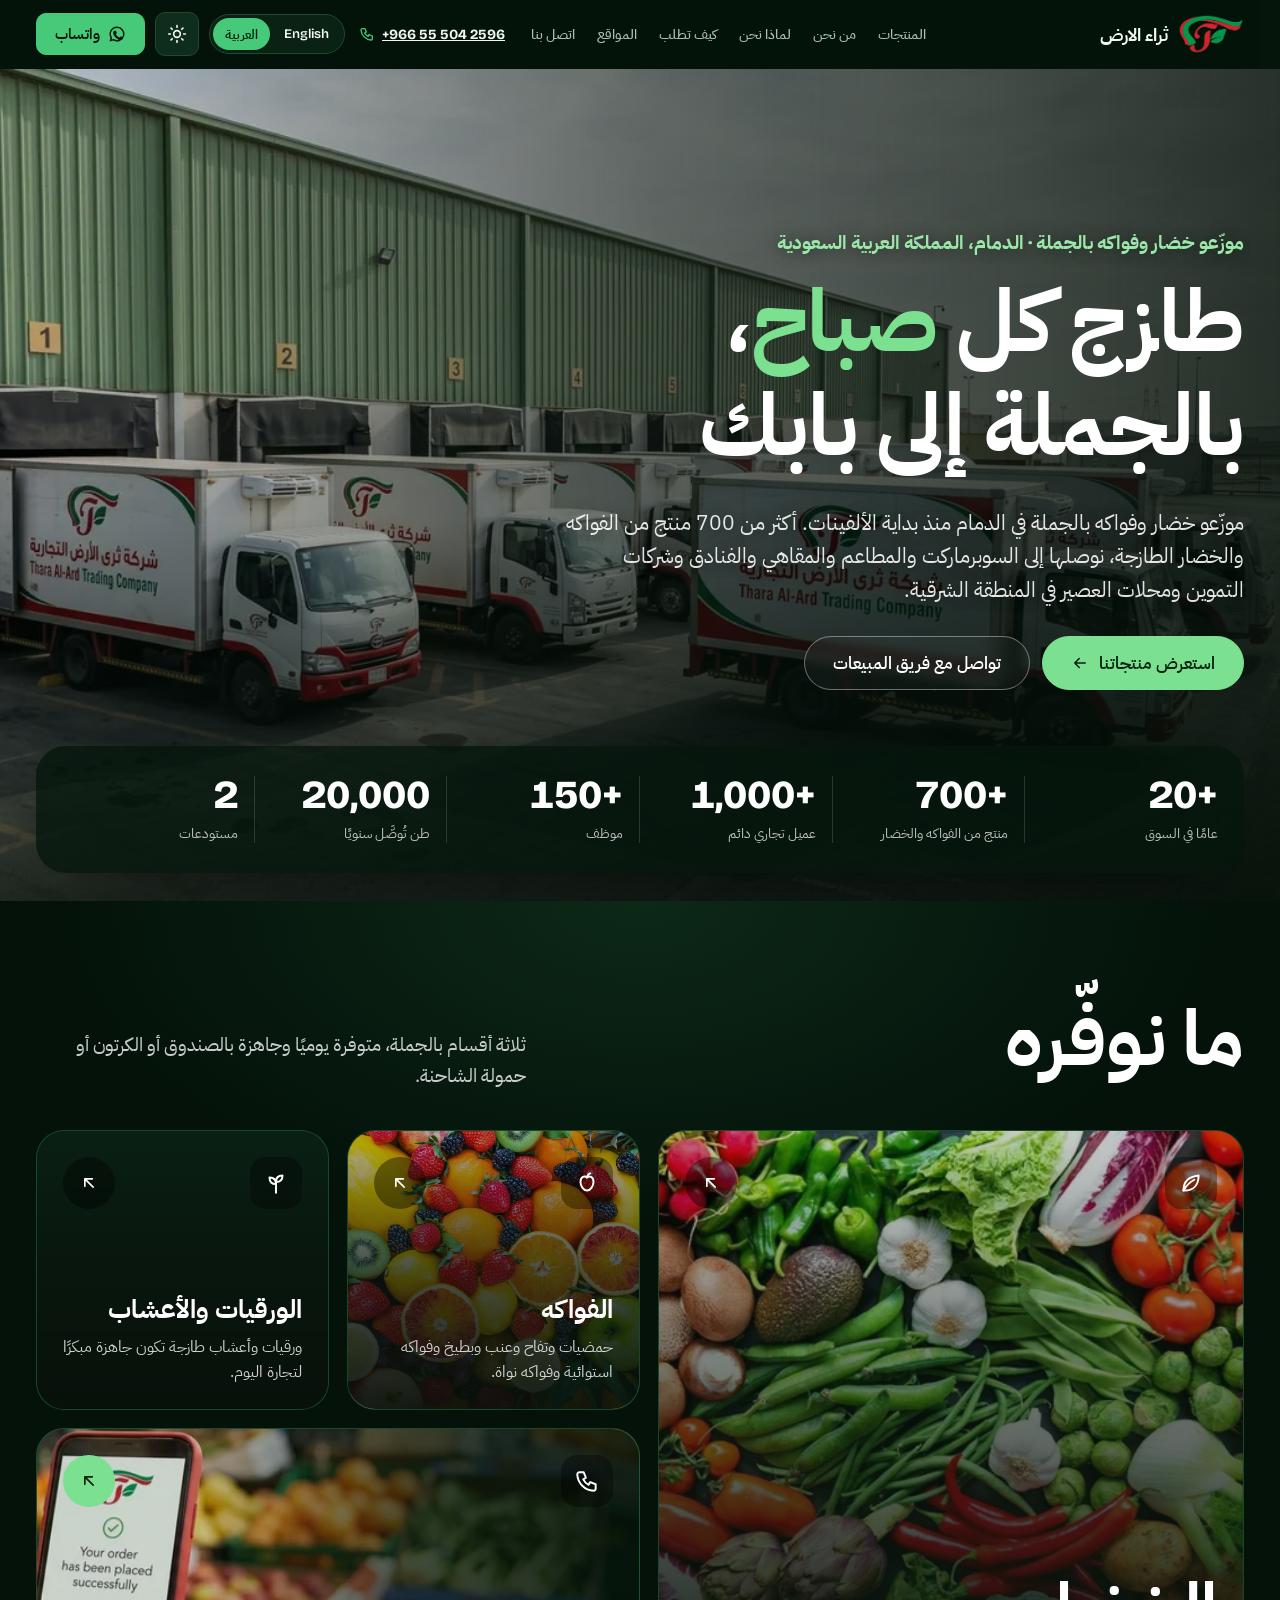
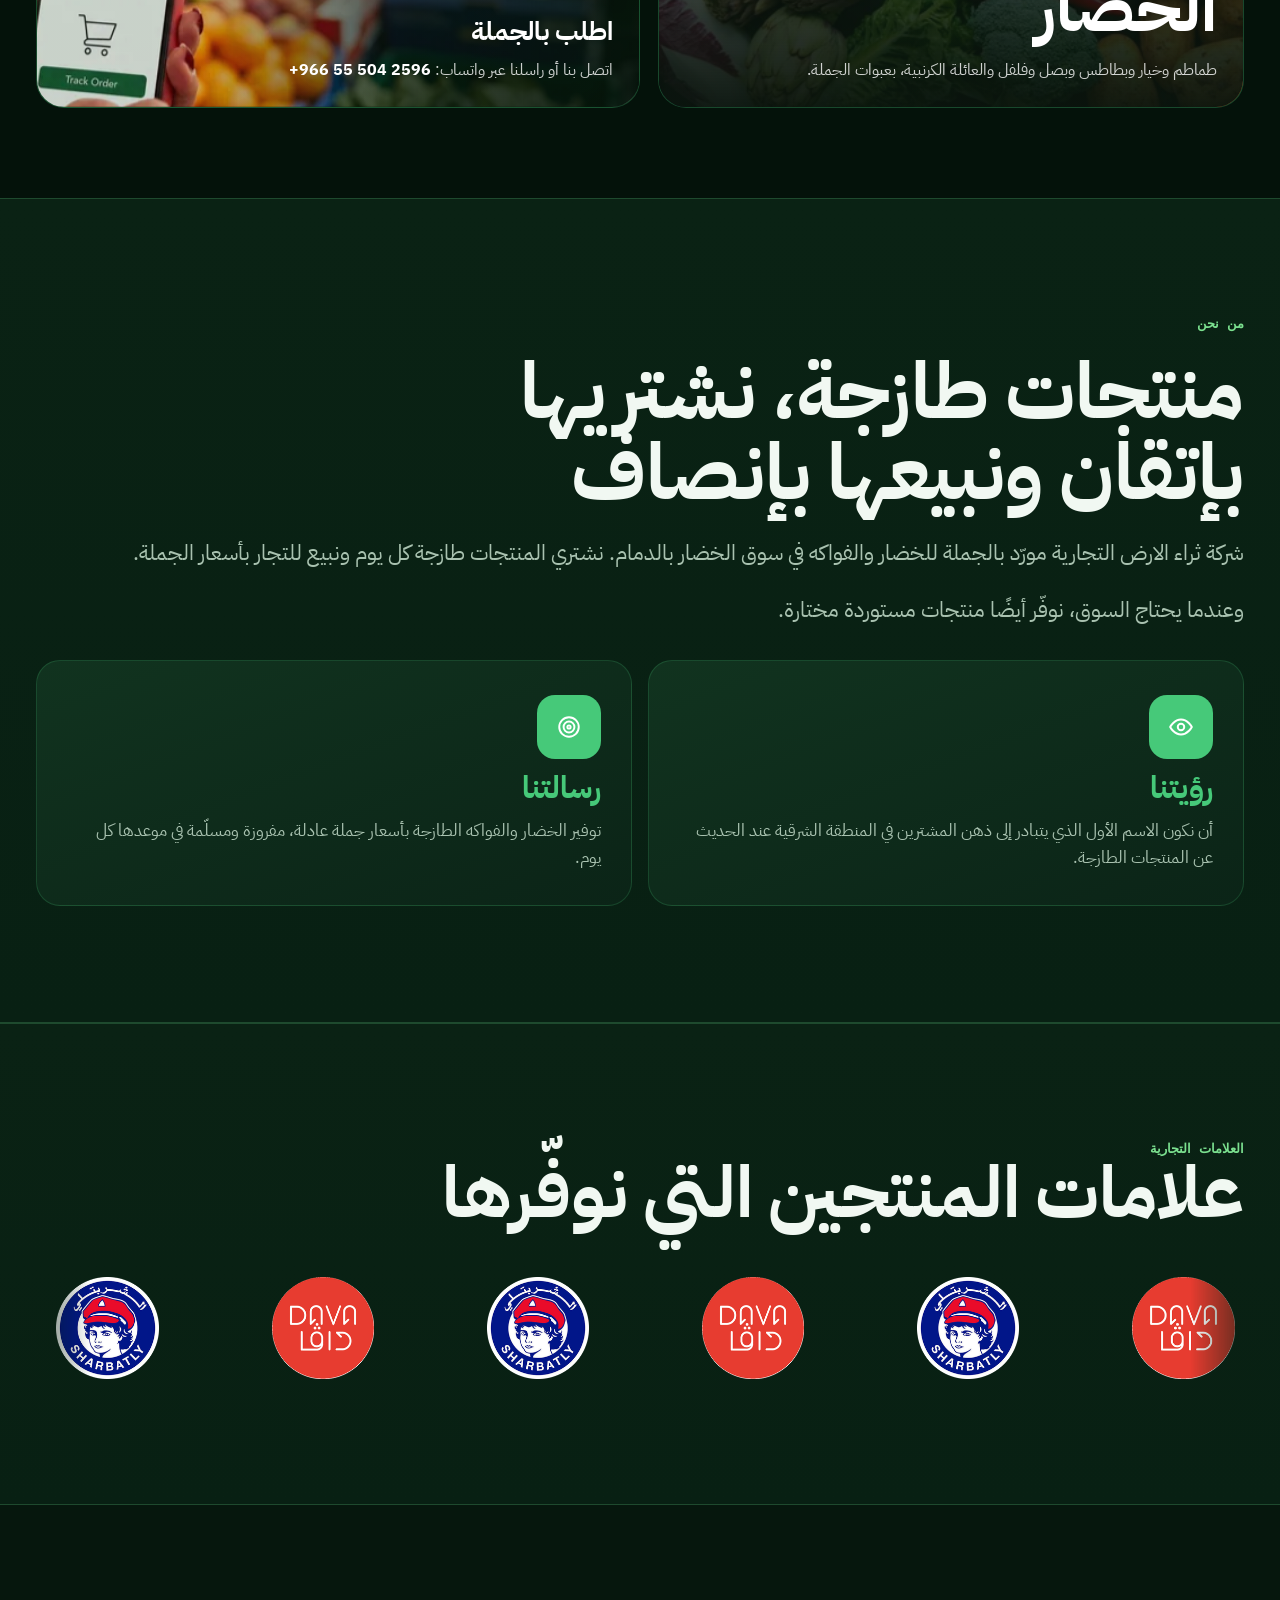
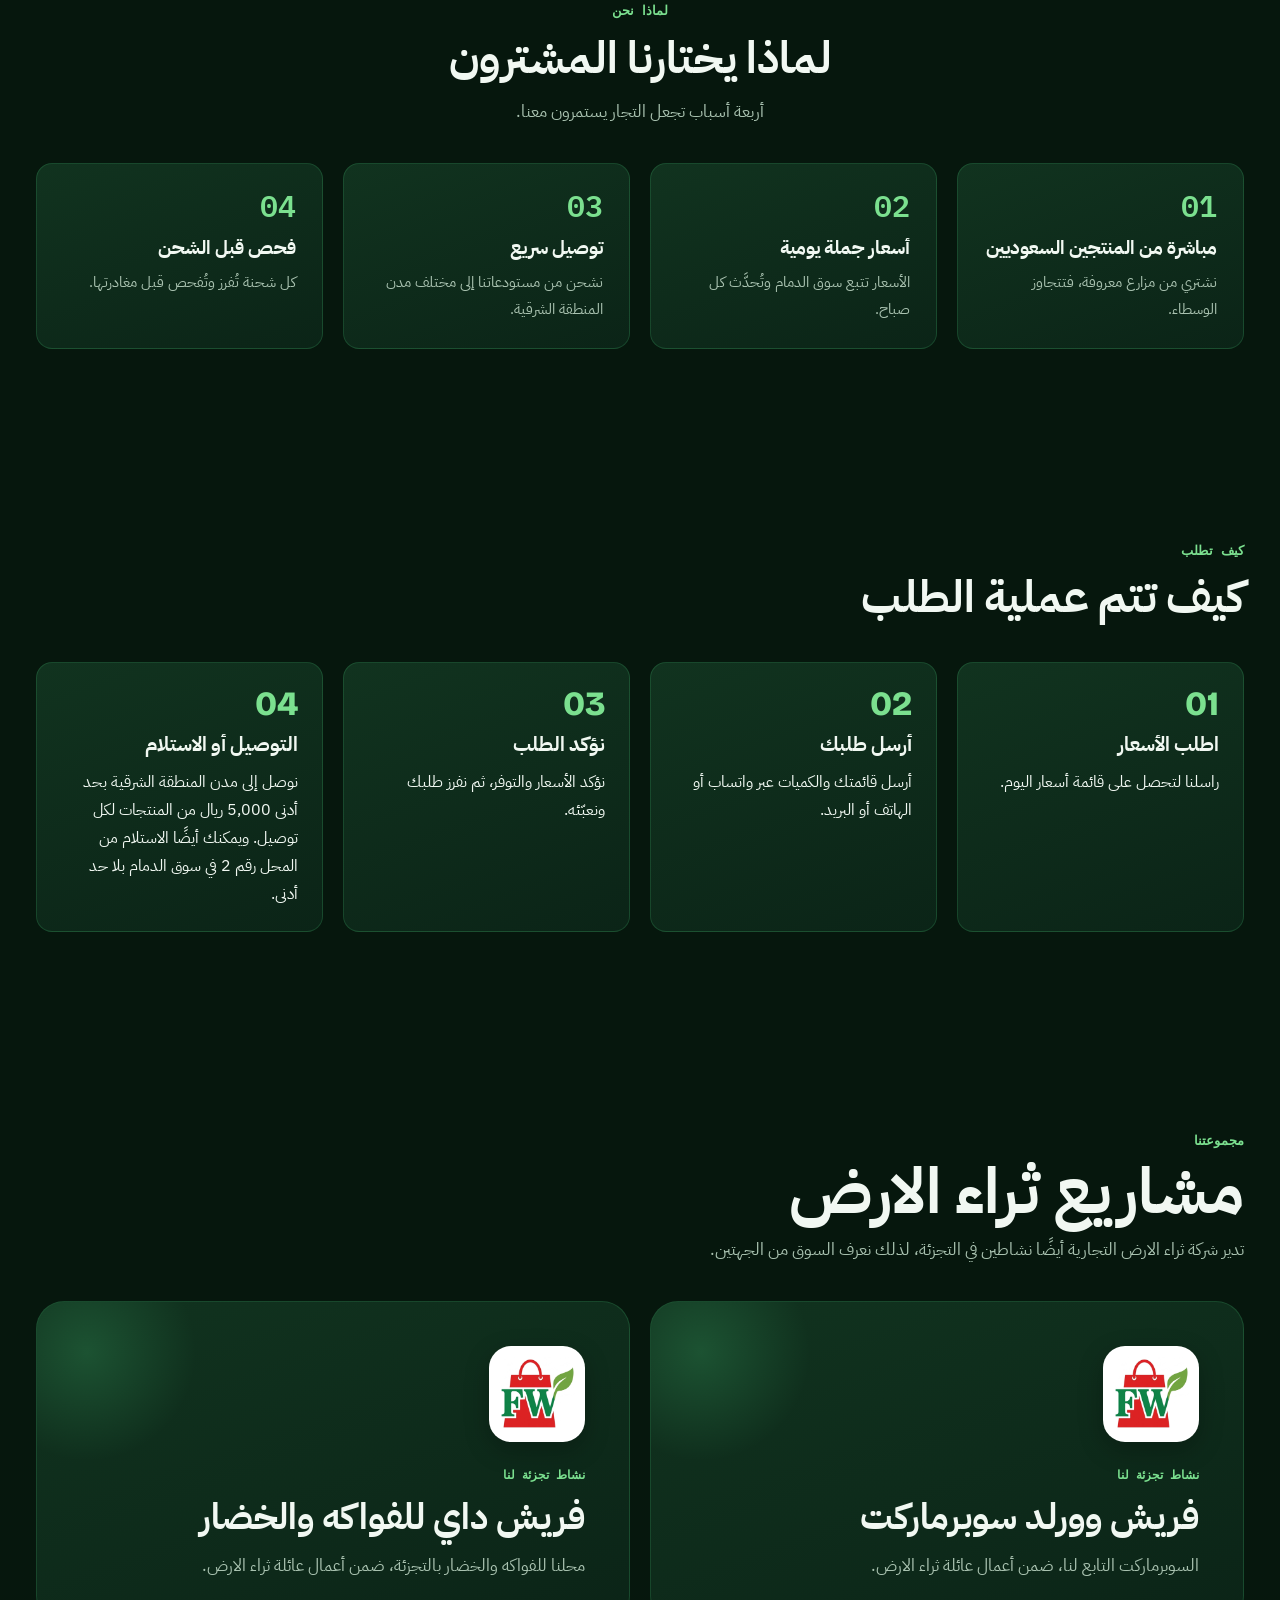
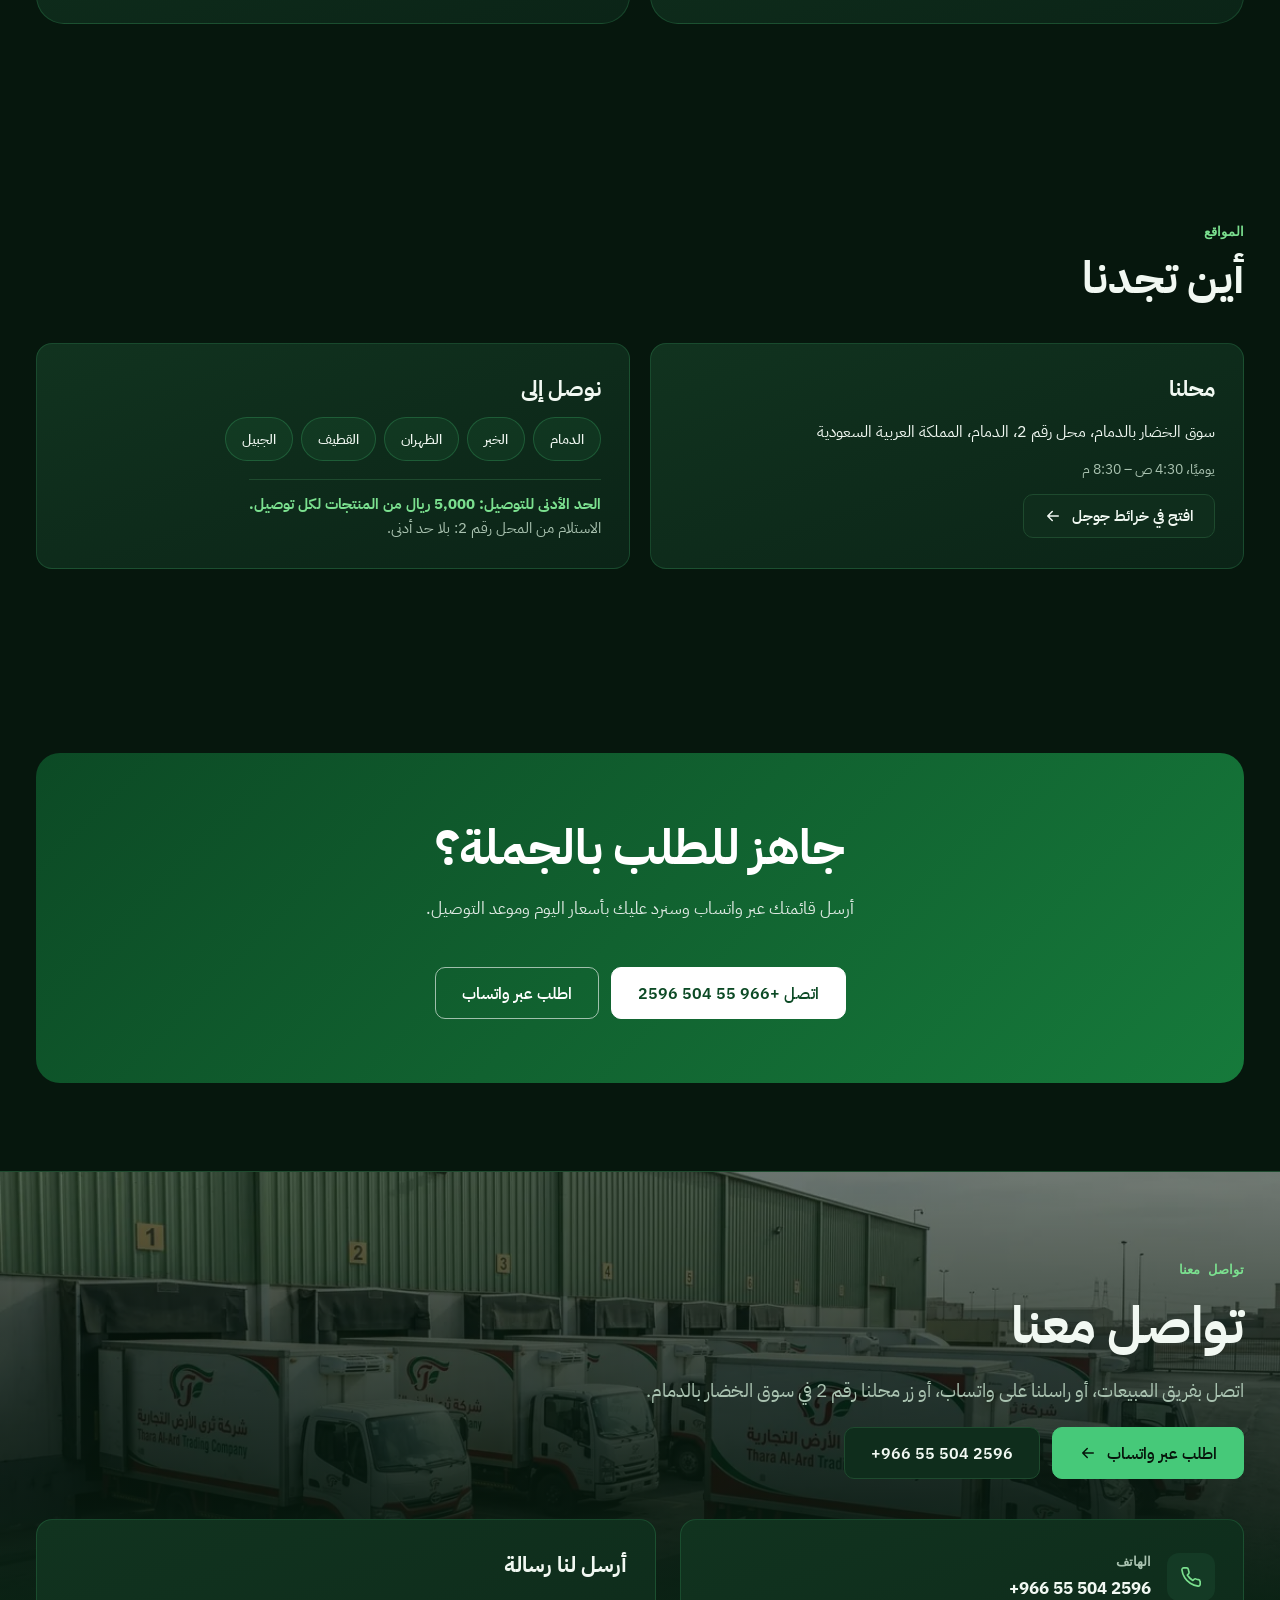
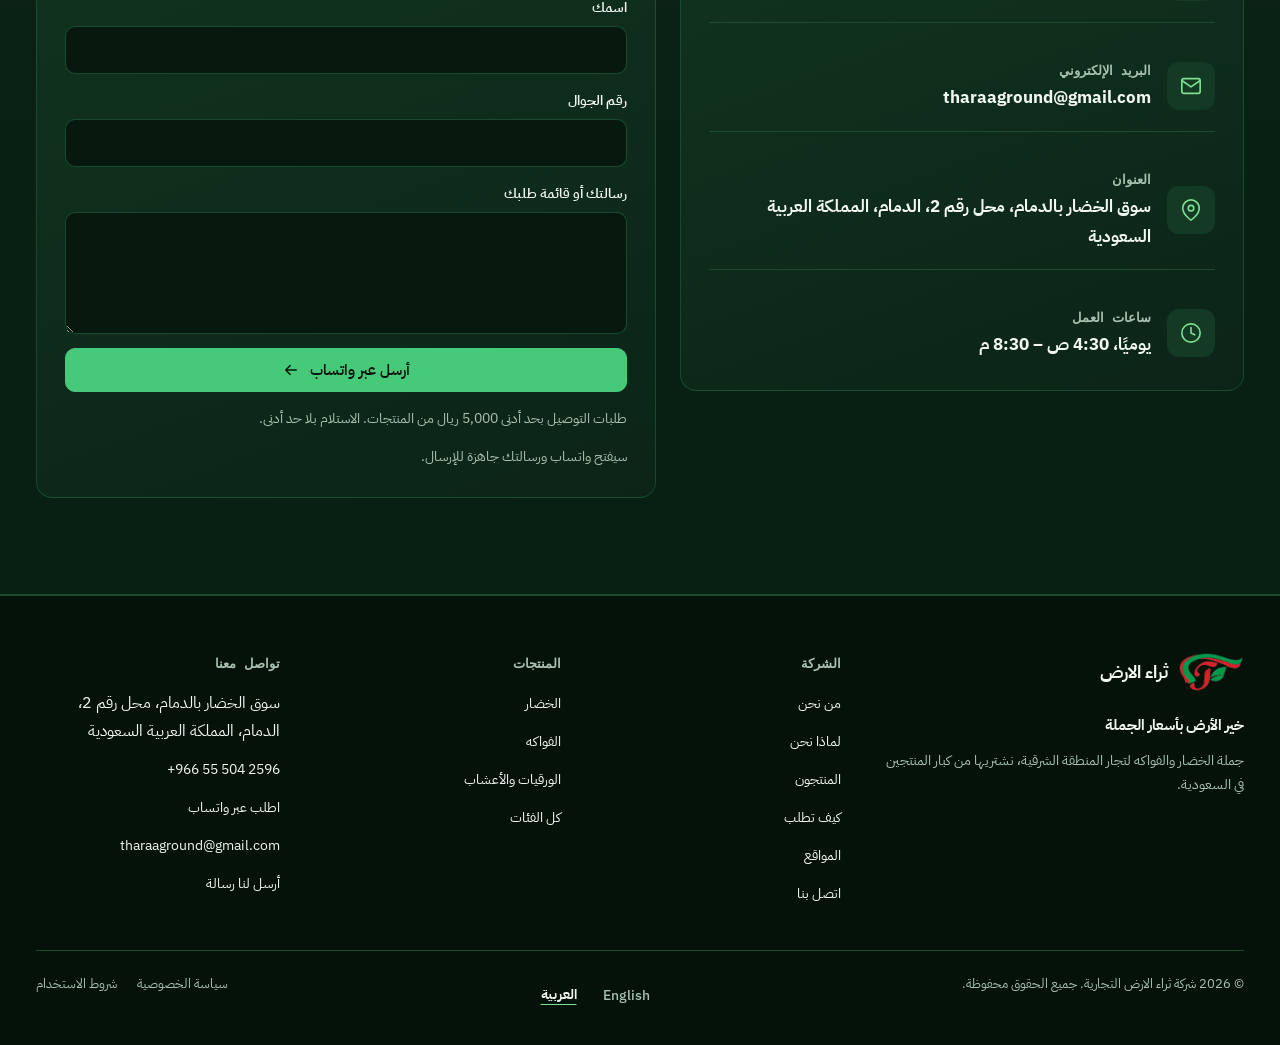
==== commit 036bec20: "Contact section: photo banner, details card with icons, form beside it (our details and photo) Co-Au" ====
--- a/ar/index.html
+++ b/ar/index.html
@@ -24,7 +24,7 @@
 <noscript><style>.relang #app{visibility:visible}.js .reveal{opacity:1;transform:none}</style></noscript>
 </head>
 <body data-page="home" data-slug="" data-base="../" data-alt="../index.html">
-<div id="app"><a class="skip" href="#main">انتقل إلى المحتوى</a><header class="site-header" id="siteHeader"><div class="wrap hdr"><a class="logo" href="../ar/index.html"><img class="logo-mark" src="../assets/img/logo.png" alt="شعار ثراء الأرض" width="66" height="40"><span class="logo-text"><b>ثراء الارض</b><small>خير الأرض بأسعار الجملة</small></span></a><nav class="nav" id="nav" aria-label="التنقل الرئيسي"><div class="nav-dd"><a href="#supply">المنتجات</a><div class="mega" role="group" aria-label="المنتجات"><div class="mega-list"><a href="../ar/products/veg.html"><b>الخضار</b><span>طماطم وخيار وبطاطس وبصل وفلفل والعائلة الكرنبية، بعبوات الجملة.</span></a><a href="../ar/products/fruit.html"><b>الفواكه</b><span>حمضيات وتفاح وعنب وبطيخ وفواكه استوائية وفواكه نواة.</span></a><a href="../ar/products/leafy.html"><b>الورقيات والأعشاب</b><span>ورقيات وأعشاب طازجة تكون جاهزة مبكرًا لتجارة اليوم.</span></a></div><div class="mega-shop"><b>محلنا</b><span>سوق الخضار بالدمام، محل رقم 2، الدمام، المملكة العربية السعودية</span><a href="https://www.google.com/maps/search/?api=1&query=Dammam+Vegetable+Market" target="_blank" rel="noopener">افتح في خرائط جوجل</a></div></div></div><a href="#about">من نحن</a><a href="#why">لماذا نحن</a><a href="#how">كيف تطلب</a><a href="#locations">المواقع</a><a href="../ar/contact.html">اتصل بنا</a><div class="nav-extra"><a class="nav-tel" href="tel:+966555042596" dir="ltr"><svg viewBox="0 0 24 24" width="16" height="16" fill="none" stroke="currentColor" stroke-width="2" stroke-linecap="round" stroke-linejoin="round" aria-hidden="true"><path d="M5 4h4l2 5-2.5 1.5a11 11 0 0 0 5 5L15 13l5 2v4a2 2 0 0 1-2 2A16 16 0 0 1 3 6a2 2 0 0 1 2-2z"/></svg>+966 55 504 2596</a><div class="lang-sw" role="group" aria-label="اللغة"><button type="button" data-lang="en" lang="en" aria-pressed="false">English</button><button type="button" data-lang="ar" lang="ar" aria-pressed="true">العربية</button></div></div><a class="btn primary nav-portal" href="https://wa.me/966555042596?text=%D9%85%D8%B1%D8%AD%D8%A8%D9%8B%D8%A7%D8%8C%20%D8%A3%D8%AD%D8%AA%D8%A7%D8%AC%20%D8%A5%D9%84%D9%89%20%D8%B9%D8%B1%D8%B6%20%D8%B3%D8%B9%D8%B1." target="_blank" rel="noopener">اطلب عبر واتساب</a></nav><div class="hdr-actions"><a class="hdr-phone" href="tel:+966555042596" dir="ltr"><svg viewBox="0 0 24 24" width="16" height="16" fill="none" stroke="currentColor" stroke-width="2" stroke-linecap="round" stroke-linejoin="round" aria-hidden="true"><path d="M5 4h4l2 5-2.5 1.5a11 11 0 0 0 5 5L15 13l5 2v4a2 2 0 0 1-2 2A16 16 0 0 1 3 6a2 2 0 0 1 2-2z"/></svg>+966 55 504 2596</a><div class="lang-sw" role="group" aria-label="اللغة"><button type="button" data-lang="en" lang="en" aria-pressed="false">English</button><button type="button" data-lang="ar" lang="ar" aria-pressed="true">العربية</button></div><button type="button" class="icon-btn theme-btn" id="themeBtn" aria-label="التبديل بين الوضع الداكن والفاتح"><svg viewBox="0 0 24 24" width="20" height="20" fill="none" stroke="currentColor" stroke-width="2" stroke-linecap="round" aria-hidden="true"><circle cx="12" cy="12" r="4"/><path d="M12 2v2M12 20v2M4.9 4.9l1.4 1.4M17.7 17.7l1.4 1.4M2 12h2M20 12h2M4.9 19.1l1.4-1.4M17.7 6.3l1.4-1.4"/></svg><svg viewBox="0 0 24 24" width="20" height="20" fill="none" stroke="currentColor" stroke-width="2" stroke-linecap="round" stroke-linejoin="round" aria-hidden="true"><path d="M21 12.8A9 9 0 1 1 11.2 3a7 7 0 0 0 9.8 9.8z"/></svg></button><a class="btn primary hdr-portal" href="https://wa.me/966555042596?text=%D9%85%D8%B1%D8%AD%D8%A8%D9%8B%D8%A7%D8%8C%20%D8%A3%D8%AD%D8%AA%D8%A7%D8%AC%20%D8%A5%D9%84%D9%89%20%D8%B9%D8%B1%D8%B6%20%D8%B3%D8%B9%D8%B1." target="_blank" rel="noopener"><svg viewBox="0 0 24 24" width="18" height="18" fill="currentColor" aria-hidden="true"><path d="M12 2a10 10 0 0 0-8.6 15.1L2 22l5-1.3A10 10 0 1 0 12 2zm0 2a8 8 0 1 1-4.2 14.8l-.4-.2-2.6.7.7-2.5-.3-.4A8 8 0 0 1 12 4zm-3 3.5c-.3 0-.7.1-1 .5-.4.5-1.1 1.2-1.1 2.8s1.2 3.2 1.3 3.4c.2.2 2.3 3.6 5.6 4.9 2.8 1.1 3.3.9 3.9.8.6 0 2-.8 2.2-1.6.3-.8.3-1.5.2-1.6-.1-.2-.3-.3-.7-.5l-2-1c-.3-.1-.5-.2-.7.2l-.9 1.1c-.2.2-.3.2-.7.1-.3-.2-1.4-.5-2.6-1.6-1-.9-1.6-2-1.8-2.3-.2-.3 0-.5.1-.7l.5-.6c.1-.2.2-.3.3-.5.1-.2 0-.4 0-.6l-.9-2.2c-.2-.5-.5-.5-.7-.5z"/></svg>واتساب</a><button type="button" class="icon-btn menu-btn" id="menuBtn" aria-expanded="false" aria-controls="nav" aria-label="فتح القائمة"><svg viewBox="0 0 24 24" width="22" height="22" fill="none" stroke="currentColor" stroke-width="2" stroke-linecap="round" aria-hidden="true"><path d="M4 7h16M4 12h16M4 17h16"/></svg><svg viewBox="0 0 24 24" width="22" height="22" fill="none" stroke="currentColor" stroke-width="2" stroke-linecap="round" aria-hidden="true"><path d="M6 6l12 12M18 6L6 18"/></svg></button></div></div></header><main id="main"><section class="hero" id="top" aria-labelledby="heroTitle"><div class="hero-media" aria-hidden="true"><img class="hero-img" src="../assets/img/hero.webp" alt="شاحنات توصيل ثراء الأرض في سوق الجملة بالدمام" width="1600" height="900" fetchpriority="high" decoding="async"></div><div class="hero-shade" aria-hidden="true"></div><div class="wrap hero-in"><div class="hero-copy" role="tabpanel"><p class="hero-eyebrow">موزّعو خضار وفواكه بالجملة · الدمام، المملكة العربية السعودية</p><h1 id="heroTitle">طازج كل <em class="accent">صباح</em>، بالجملة إلى بابك</h1><p class="lead" id="heroSub">موزّعو خضار وفواكه بالجملة في الدمام منذ بداية الألفينات. أكثر من 700 منتج من الفواكه والخضار الطازجة، نوصلها إلى السوبرماركت والمطاعم والمقاهي والفنادق وشركات التموين ومحلات العصير في المنطقة الشرقية.</p><div class="cta"><a class="btn primary lg" href="#supply">استعرض منتجاتنا<svg class="arr" viewBox="0 0 24 24" width="18" height="18" fill="none" stroke="currentColor" stroke-width="2" stroke-linecap="round" stroke-linejoin="round" aria-hidden="true"><path d="M5 12h14M13 6l6 6-6 6"/></svg></a><a class="btn outline lg" href="../ar/contact.html">تواصل مع فريق المبيعات</a></div></div><dl class="hero-stats" aria-label="أرقام رئيسية"><div class="stat"><dt>عامًا في السوق</dt><dd><span class="count" dir="ltr" data-to="20" data-suffix="+">20+</span></dd></div><div class="stat"><dt>منتج من الفواكه والخضار</dt><dd><span class="count" dir="ltr" data-to="700" data-suffix="+">700+</span></dd></div><div class="stat"><dt>عميل تجاري دائم</dt><dd><span class="count" dir="ltr" data-to="1000" data-suffix="+">1,000+</span></dd></div><div class="stat"><dt>موظف</dt><dd><span class="count" dir="ltr" data-to="150" data-suffix="+">150+</span></dd></div><div class="stat"><dt>طن تُوصَّل سنويًا</dt><dd><span class="count" dir="ltr" data-to="20000" data-suffix="">20,000</span></dd></div><div class="stat"><dt>مستودعات</dt><dd><span class="count" dir="ltr" data-to="2" data-suffix="">2</span></dd></div></dl></div></section><section class="sec dark" id="supply" aria-labelledby="supplyT"><div class="wrap"><div class="sup-head reveal"><h2 class="title" id="supplyT">ما نوفّره</h2><p>ثلاثة أقسام بالجملة، متوفرة يوميًا وجاهزة بالصندوق أو الكرتون أو حمولة الشاحنة.</p></div><div class="bento"><a class="bn bn-veg bn-big reveal" style="--i:0" href="../ar/products/veg.html"><span class="bn-bg" aria-hidden="true"><img src="../assets/img/vegetables.webp" data-fallback="../assets/img/cat/tomatoes.svg" alt="جملة الخضار الطازجة في ثراء الأرض بالدمام" width="800" height="600" loading="lazy" decoding="async"></span><span class="bn-top"><span class="bn-ic"><svg viewBox="0 0 24 24" width="26" height="26" fill="none" stroke="currentColor" stroke-width="1.8" stroke-linecap="round" stroke-linejoin="round" aria-hidden="true"><path d="M5 19c0-8 5-13 14-14 0 9-5 14-13 14z"/><path d="M5 19c3-5 6-8 10-10"/></svg></span><span class="bn-go"><svg class="ur" viewBox="0 0 24 24" width="20" height="20" fill="none" stroke="currentColor" stroke-width="2" stroke-linecap="round" stroke-linejoin="round" aria-hidden="true"><path d="M7 17L17 7M8 7h9v9"/></svg></span></span><span class="bn-body"><span class="bn-t">الخضار</span><span class="bn-d">طماطم وخيار وبطاطس وبصل وفلفل والعائلة الكرنبية، بعبوات الجملة.</span></span></a><a class="bn bn-fruit reveal" style="--i:1" href="../ar/products/fruit.html"><span class="bn-bg" aria-hidden="true"><img src="../assets/img/fruits.webp" data-fallback="../assets/img/cat/citrus.svg" alt="جملة الفواكه الطازجة في ثراء الأرض بالدمام" width="800" height="600" loading="lazy" decoding="async"></span><span class="bn-top"><span class="bn-ic"><svg viewBox="0 0 24 24" width="26" height="26" fill="none" stroke="currentColor" stroke-width="1.8" stroke-linecap="round" stroke-linejoin="round" aria-hidden="true"><path d="M12 7c-2-2-6-1-6 4 0 4 3 8 6 8s6-4 6-8c0-5-4-6-6-4z"/><path d="M12 7c0-2 1-3 3-4"/></svg></span><span class="bn-go"><svg class="ur" viewBox="0 0 24 24" width="20" height="20" fill="none" stroke="currentColor" stroke-width="2" stroke-linecap="round" stroke-linejoin="round" aria-hidden="true"><path d="M7 17L17 7M8 7h9v9"/></svg></span></span><span class="bn-body"><span class="bn-t">الفواكه</span><span class="bn-d">حمضيات وتفاح وعنب وبطيخ وفواكه استوائية وفواكه نواة.</span></span></a><a class="bn bn-leafy reveal" style="--i:2" href="../ar/products/leafy.html"><span class="bn-bg" aria-hidden="true"><img src="../assets/img/leafy.webp" data-fallback="../assets/img/cat/leafy-herbs.svg" alt="الورقيات والأعشاب الطازجة في ثراء الأرض بالدمام" width="800" height="600" loading="lazy" decoding="async"></span><span class="bn-top"><span class="bn-ic"><svg viewBox="0 0 24 24" width="26" height="26" fill="none" stroke="currentColor" stroke-width="1.8" stroke-linecap="round" stroke-linejoin="round" aria-hidden="true"><path d="M12 21V9"/><path d="M12 13c-4 0-6-2-6-6 4 0 6 2 6 6z"/><path d="M12 11c0-4 2-6 6-6 0 4-2 6-6 6z"/></svg></span><span class="bn-go"><svg class="ur" viewBox="0 0 24 24" width="20" height="20" fill="none" stroke="currentColor" stroke-width="2" stroke-linecap="round" stroke-linejoin="round" aria-hidden="true"><path d="M7 17L17 7M8 7h9v9"/></svg></span></span><span class="bn-body"><span class="bn-t">الورقيات والأعشاب</span><span class="bn-d">ورقيات وأعشاب طازجة تكون جاهزة مبكرًا لتجارة اليوم.</span></span></a><a class="bn bn-order reveal" style="--i:4" href="tel:+966555042596"><span class="bn-bg" aria-hidden="true"><img src="../assets/img/order.webp" alt="طلب الفواكه والخضار الطازجة بالهاتف من ثراء الأرض" width="800" height="446" loading="lazy" decoding="async"></span><span class="bn-top"><span class="bn-ic"><svg viewBox="0 0 24 24" width="26" height="26" fill="none" stroke="currentColor" stroke-width="1.8" stroke-linecap="round" stroke-linejoin="round" aria-hidden="true"><path d="M5 4h4l2 5-2.5 1.5a11 11 0 0 0 5 5L15 13l5 2v4a2 2 0 0 1-2 2A16 16 0 0 1 3 6a2 2 0 0 1 2-2z"/></svg></span><span class="bn-go acc"><svg class="ur" viewBox="0 0 24 24" width="20" height="20" fill="none" stroke="currentColor" stroke-width="2" stroke-linecap="round" stroke-linejoin="round" aria-hidden="true"><path d="M7 17L17 7M8 7h9v9"/></svg></span></span><span class="bn-body"><span class="bn-t">اطلب بالجملة</span><span class="bn-d">اتصل بنا أو راسلنا عبر واتساب: <b dir="ltr">+966 55 504 2596</b></span></span></a></div></div></section><section class="sec alt" id="about" aria-labelledby="aboutT"><div class="wrap about-grid about-solo"><div class="about-text reveal"><p class="eyebrow">من نحن</p><h2 class="title" id="aboutT">منتجات طازجة، نشتريها بإتقان ونبيعها بإنصاف</h2><p>شركة ثراء الارض التجارية مورّد بالجملة للخضار والفواكه في سوق الخضار بالدمام. نشتري المنتجات طازجة كل يوم ونبيع للتجار بأسعار الجملة.</p><p>وعندما يحتاج السوق، نوفّر أيضًا منتجات مستوردة مختارة.</p><div class="vm"><div class="card vm-card"><span class="vm-ic" aria-hidden="true"><svg viewBox="0 0 24 24" width="26" height="26" fill="none" stroke="currentColor" stroke-width="1.8" stroke-linecap="round" stroke-linejoin="round"><path d="M2 12s3.6-7 10-7 10 7 10 7-3.6 7-10 7S2 12 2 12z"/><circle cx="12" cy="12" r="3"/></svg></span><h3>رؤيتنا</h3><p>أن نكون الاسم الأول الذي يتبادر إلى ذهن المشترين في المنطقة الشرقية عند الحديث عن المنتجات الطازجة.</p></div><div class="card vm-card"><span class="vm-ic" aria-hidden="true"><svg viewBox="0 0 24 24" width="26" height="26" fill="none" stroke="currentColor" stroke-width="1.8" stroke-linecap="round" stroke-linejoin="round"><circle cx="12" cy="12" r="9"/><circle cx="12" cy="12" r="5"/><circle cx="12" cy="12" r="1.5"/></svg></span><h3>رسالتنا</h3><p>توفير الخضار والفواكه الطازجة بأسعار جملة عادلة، مفروزة ومسلّمة في موعدها كل يوم.</p></div></div></div></div></section><section class="sec alt" id="brands" aria-labelledby="brandsT"><div class="wrap"><div class="sec-head row reveal"><div><p class="eyebrow">العلامات التجارية</p><h2 class="title" id="brandsT">علامات المنتجين التي نوفّرها</h2></div></div></div><div class="mq-wrap"><div class="marquee " dir="ltr"><div class="marquee-track"><ul role="list" aria-label="علامات المنتجين التي نوفّرها"><li><img class="logo-img" src="../assets/img/sharbatly.png" alt="Sharbatly Fruit" loading="lazy" height="40"></li><li><img class="logo-img" src="../assets/img/dawa.png" alt="Dawa Agriculture" loading="lazy" height="40"></li><li><img class="logo-img" src="../assets/img/sharbatly.png" alt="Sharbatly Fruit" loading="lazy" height="40"></li><li><img class="logo-img" src="../assets/img/dawa.png" alt="Dawa Agriculture" loading="lazy" height="40"></li><li><img class="logo-img" src="../assets/img/sharbatly.png" alt="Sharbatly Fruit" loading="lazy" height="40"></li><li><img class="logo-img" src="../assets/img/dawa.png" alt="Dawa Agriculture" loading="lazy" height="40"></li><li><img class="logo-img" src="../assets/img/sharbatly.png" alt="Sharbatly Fruit" loading="lazy" height="40"></li><li><img class="logo-img" src="../assets/img/dawa.png" alt="Dawa Agriculture" loading="lazy" height="40"></li></ul><ul aria-hidden="true"><li><img class="logo-img" src="../assets/img/sharbatly.png" alt="Sharbatly Fruit" loading="lazy" height="40"></li><li><img class="logo-img" src="../assets/img/dawa.png" alt="Dawa Agriculture" loading="lazy" height="40"></li><li><img class="logo-img" src="../assets/img/sharbatly.png" alt="Sharbatly Fruit" loading="lazy" height="40"></li><li><img class="logo-img" src="../assets/img/dawa.png" alt="Dawa Agriculture" loading="lazy" height="40"></li><li><img class="logo-img" src="../assets/img/sharbatly.png" alt="Sharbatly Fruit" loading="lazy" height="40"></li><li><img class="logo-img" src="../assets/img/dawa.png" alt="Dawa Agriculture" loading="lazy" height="40"></li><li><img class="logo-img" src="../assets/img/sharbatly.png" alt="Sharbatly Fruit" loading="lazy" height="40"></li><li><img class="logo-img" src="../assets/img/dawa.png" alt="Dawa Agriculture" loading="lazy" height="40"></li></ul></div></div></div></section><section class="sec" id="why" aria-labelledby="whyT"><div class="wrap"><div class="sec-head reveal center"><p class="eyebrow">لماذا نحن</p><h2 class="title" id="whyT">لماذا يختارنا المشترون</h2><p class="sub">أربعة أسباب تجعل التجار يستمرون معنا.</p></div><div class="grid-4"><article class="card info-card reveal" style="--i:0"><span class="why-n">01</span><h3>مباشرة من المنتجين السعوديين</h3><p>نشتري من مزارع معروفة، فتتجاوز الوسطاء.</p></article><article class="card info-card reveal" style="--i:1"><span class="why-n">02</span><h3>أسعار جملة يومية</h3><p>الأسعار تتبع سوق الدمام وتُحدَّث كل صباح.</p></article><article class="card info-card reveal" style="--i:2"><span class="why-n">03</span><h3>توصيل سريع</h3><p>نشحن من مستودعاتنا إلى مختلف مدن المنطقة الشرقية.</p></article><article class="card info-card reveal" style="--i:3"><span class="why-n">04</span><h3>فحص قبل الشحن</h3><p>كل شحنة تُفرز وتُفحص قبل مغادرتها.</p></article></div></div></section><section class="sec" id="how" aria-labelledby="howT"><div class="wrap"><div class="sec-head reveal"><p class="eyebrow">كيف تطلب</p><h2 class="title" id="howT">كيف تتم عملية الطلب</h2></div><ol class="steps" role="list"><li class="step card reveal" style="--i:0"><span class="step-n">01</span><h3>اطلب الأسعار</h3><p>راسلنا لتحصل على قائمة أسعار اليوم.</p></li><li class="step card reveal" style="--i:1"><span class="step-n">02</span><h3>أرسل طلبك</h3><p>أرسل قائمتك والكميات عبر واتساب أو الهاتف أو البريد.</p></li><li class="step card reveal" style="--i:2"><span class="step-n">03</span><h3>نؤكد الطلب</h3><p>نؤكد الأسعار والتوفر، ثم نفرز طلبك ونعبّئه.</p></li><li class="step card reveal" style="--i:3"><span class="step-n">04</span><h3>التوصيل أو الاستلام</h3><p>نوصل إلى مدن المنطقة الشرقية بحد أدنى 5,000 ريال من المنتجات لكل توصيل. ويمكنك أيضًا الاستلام من المحل رقم 2 في سوق الدمام بلا حد أدنى.</p></li></ol></div></section><section class="sec" id="ventures" aria-labelledby="grpT"><div class="wrap"><div class="sec-head reveal"><p class="eyebrow">مجموعتنا</p><h2 class="title" id="grpT">مشاريع ثراء الارض</h2><p class="sub">تدير شركة ثراء الارض التجارية أيضًا نشاطين في التجزئة، لذلك نعرف السوق من الجهتين.</p></div><div class="grid-2 vent-grid"><article class="card vent-card reveal" style="--i:0"><span class="vent-logo"><img src="../assets/img/freshday.png" alt="شعار فريش داي للفواكه والخضار" width="417" height="398" loading="lazy" decoding="async"></span><p class="vent-tag">نشاط تجزئة لنا</p><h3>فريش وورلد سوبرماركت</h3><p>السوبرماركت التابع لنا، ضمن أعمال عائلة ثراء الارض.</p></article><article class="card vent-card reveal" style="--i:1"><span class="vent-logo"><img src="../assets/img/freshday.png" alt="شعار فريش داي للفواكه والخضار" width="417" height="398" loading="lazy" decoding="async"></span><p class="vent-tag">نشاط تجزئة لنا</p><h3>فريش داي للفواكه والخضار</h3><p>محلنا للفواكه والخضار بالتجزئة، ضمن أعمال عائلة ثراء الارض.</p></article></div></div></section><section class="sec" id="locations" aria-labelledby="locT"><div class="wrap"><div class="sec-head reveal"><p class="eyebrow">المواقع</p><h2 class="title" id="locT">أين تجدنا</h2></div><div class="grid-2"><article class="card loc-card reveal"><h3>محلنا</h3><p>سوق الخضار بالدمام، محل رقم 2، الدمام، المملكة العربية السعودية</p><p class="muted">يوميًا، 4:30 ص – 8:30 م</p><a class="btn" href="https://www.google.com/maps/search/?api=1&query=Dammam+Vegetable+Market" target="_blank" rel="noopener">افتح في خرائط جوجل<svg class="arr" viewBox="0 0 24 24" width="18" height="18" fill="none" stroke="currentColor" stroke-width="2" stroke-linecap="round" stroke-linejoin="round" aria-hidden="true"><path d="M5 12h14M13 6l6 6-6 6"/></svg></a></article><article class="card loc-card reveal" style="--i:1"><h3>نوصل إلى</h3><ul class="chips" role="list"><li class="chip">الدمام</li><li class="chip">الخبر</li><li class="chip">الظهران</li><li class="chip">القطيف</li><li class="chip">الجبيل</li></ul><p class="order-min"><strong>الحد الأدنى للتوصيل: 5,000 ريال من المنتجات لكل توصيل.</strong><br>الاستلام من المحل رقم 2: بلا حد أدنى.</p></article></div></div></section><section class="cta-band" id="order" aria-labelledby="ctaT"><div class="wrap"><div class="cta-in reveal"><h2 id="ctaT">جاهز للطلب بالجملة؟</h2><p>أرسل قائمتك عبر واتساب وسنرد عليك بأسعار اليوم وموعد التوصيل.</p><div class="cta"><a class="btn light lg" href="tel:+966555042596" dir="ltr">اتصل +966 55 504 2596</a><a class="btn ghost-light lg" href="https://wa.me/966555042596?text=%D9%85%D8%B1%D8%AD%D8%A8%D9%8B%D8%A7%D8%8C%20%D8%A3%D8%AD%D8%AA%D8%A7%D8%AC%20%D8%A5%D9%84%D9%89%20%D8%B9%D8%B1%D8%B6%20%D8%B3%D8%B9%D8%B1." target="_blank" rel="noopener">اطلب عبر واتساب</a></div></div></div></section><section class="sec alt" id="contact" aria-labelledby="contactT"><div class="wrap"><div class="sec-head reveal"><p class="eyebrow">تواصل معنا</p><h2 class="title" id="contactT">نسعد بتواصلك</h2></div><div class="grid-2 contact-grid"><dl class="contact-list card reveal"><div><dt>الهاتف</dt><dd><a href="tel:+966555042596" dir="ltr">+966 55 504 2596</a></dd></div><div><dt>البريد الإلكتروني</dt><dd><a href="mailto:tharaaground@gmail.com">tharaaground@gmail.com</a></dd></div><div><dt>العنوان</dt><dd><a href="https://www.google.com/maps/search/?api=1&query=Dammam+Vegetable+Market" target="_blank" rel="noopener">سوق الخضار بالدمام، محل رقم 2، الدمام، المملكة العربية السعودية</a></dd></div><div><dt>ساعات العمل</dt><dd>يوميًا، 4:30 ص – 8:30 م</dd></div></dl><form class="card contact-form reveal" id="contactForm" name="contact" method="POST" data-netlify="true" style="--i:1"><input type="hidden" name="form-name" value="contact"><h3>أرسل لنا رسالة</h3><label>اسمك<input name="name" autocomplete="name" required></label><label>رقم الجوال<input name="phone" type="tel" autocomplete="tel" dir="ltr"></label><label>رسالتك أو قائمة طلبك<textarea name="msg" rows="4" required></textarea></label><button class="btn primary" type="submit">أرسل عبر واتساب<svg class="arr" viewBox="0 0 24 24" width="18" height="18" fill="none" stroke="currentColor" stroke-width="2" stroke-linecap="round" stroke-linejoin="round" aria-hidden="true"><path d="M5 12h14M13 6l6 6-6 6"/></svg></button><p class="muted">طلبات التوصيل بحد أدنى 5,000 ريال من المنتجات. الاستلام بلا حد أدنى.</p><p class="muted">سيفتح واتساب ورسالتك جاهزة للإرسال.</p><p class="form-status" id="formStatus" role="status" aria-live="polite"></p></form></div></div></section></main><footer class="site-footer"><div class="wrap"><div class="foot-grid"><div class="foot-brand"><a class="logo" href="../ar/index.html"><img class="logo-mark" src="../assets/img/logo.png" alt="شعار ثراء الأرض" width="66" height="40" loading="lazy"><span class="logo-text"><b>ثراء الارض</b></span></a><p class="foot-tag">خير الأرض بأسعار الجملة</p><p>جملة الخضار والفواكه لتجار المنطقة الشرقية، نشتريها من كبار المنتجين في السعودية.</p></div><div><h2 class="foot-h">الشركة</h2><ul><li><a href="#about">من نحن</a></li><li><a href="#why">لماذا نحن</a></li><li><a href="#brands">المنتجون</a></li><li><a href="#how">كيف تطلب</a></li><li><a href="#locations">المواقع</a></li><li><a href="../ar/contact.html">اتصل بنا</a></li></ul></div><div><h2 class="foot-h">المنتجات</h2><ul><li><a href="../ar/products/veg.html">الخضار</a></li><li><a href="../ar/products/fruit.html">الفواكه</a></li><li><a href="../ar/products/leafy.html">الورقيات والأعشاب</a></li><li><a href="#supply">كل الفئات</a></li></ul></div><div><h2 class="foot-h">تواصل معنا</h2><ul class="foot-contact"><li>سوق الخضار بالدمام، محل رقم 2، الدمام، المملكة العربية السعودية</li><li><a href="tel:+966555042596" dir="ltr">+966 55 504 2596</a></li><li><a href="https://wa.me/966555042596?text=%D9%85%D8%B1%D8%AD%D8%A8%D9%8B%D8%A7%D8%8C%20%D8%A3%D8%AD%D8%AA%D8%A7%D8%AC%20%D8%A5%D9%84%D9%89%20%D8%B9%D8%B1%D8%B6%20%D8%B3%D8%B9%D8%B1." target="_blank" rel="noopener">اطلب عبر واتساب</a></li><li><a href="mailto:tharaaground@gmail.com">tharaaground@gmail.com</a></li><li><a href="../ar/contact.html">أرسل لنا رسالة</a></li></ul></div></div><div class="foot-bottom"><p>© 2026 شركة ثراء الارض التجارية. جميع الحقوق محفوظة.</p><div class="foot-lang" role="group" aria-label="اللغة"><button type="button" data-lang="en" lang="en" aria-pressed="false">English</button><button type="button" data-lang="ar" lang="ar" aria-pressed="true">العربية</button></div><p class="foot-legal"><a href="../ar/privacy.html">سياسة الخصوصية</a><a href="../ar/terms.html">شروط الاستخدام</a></p></div></div></footer></div>
+<div id="app"><a class="skip" href="#main">انتقل إلى المحتوى</a><header class="site-header" id="siteHeader"><div class="wrap hdr"><a class="logo" href="../ar/index.html"><img class="logo-mark" src="../assets/img/logo.png" alt="شعار ثراء الأرض" width="66" height="40"><span class="logo-text"><b>ثراء الارض</b><small>خير الأرض بأسعار الجملة</small></span></a><nav class="nav" id="nav" aria-label="التنقل الرئيسي"><div class="nav-dd"><a href="#supply">المنتجات</a><div class="mega" role="group" aria-label="المنتجات"><div class="mega-list"><a href="../ar/products/veg.html"><b>الخضار</b><span>طماطم وخيار وبطاطس وبصل وفلفل والعائلة الكرنبية، بعبوات الجملة.</span></a><a href="../ar/products/fruit.html"><b>الفواكه</b><span>حمضيات وتفاح وعنب وبطيخ وفواكه استوائية وفواكه نواة.</span></a><a href="../ar/products/leafy.html"><b>الورقيات والأعشاب</b><span>ورقيات وأعشاب طازجة تكون جاهزة مبكرًا لتجارة اليوم.</span></a></div><div class="mega-shop"><b>محلنا</b><span>سوق الخضار بالدمام، محل رقم 2، الدمام، المملكة العربية السعودية</span><a href="https://www.google.com/maps/search/?api=1&query=Dammam+Vegetable+Market" target="_blank" rel="noopener">افتح في خرائط جوجل</a></div></div></div><a href="#about">من نحن</a><a href="#why">لماذا نحن</a><a href="#how">كيف تطلب</a><a href="#locations">المواقع</a><a href="../ar/contact.html">اتصل بنا</a><div class="nav-extra"><a class="nav-tel" href="tel:+966555042596" dir="ltr"><svg viewBox="0 0 24 24" width="16" height="16" fill="none" stroke="currentColor" stroke-width="2" stroke-linecap="round" stroke-linejoin="round" aria-hidden="true"><path d="M5 4h4l2 5-2.5 1.5a11 11 0 0 0 5 5L15 13l5 2v4a2 2 0 0 1-2 2A16 16 0 0 1 3 6a2 2 0 0 1 2-2z"/></svg>+966 55 504 2596</a><div class="lang-sw" role="group" aria-label="اللغة"><button type="button" data-lang="en" lang="en" aria-pressed="false">English</button><button type="button" data-lang="ar" lang="ar" aria-pressed="true">العربية</button></div></div><a class="btn primary nav-portal" href="https://wa.me/966555042596?text=%D9%85%D8%B1%D8%AD%D8%A8%D9%8B%D8%A7%D8%8C%20%D8%A3%D8%AD%D8%AA%D8%A7%D8%AC%20%D8%A5%D9%84%D9%89%20%D8%B9%D8%B1%D8%B6%20%D8%B3%D8%B9%D8%B1." target="_blank" rel="noopener">اطلب عبر واتساب</a></nav><div class="hdr-actions"><a class="hdr-phone" href="tel:+966555042596" dir="ltr"><svg viewBox="0 0 24 24" width="16" height="16" fill="none" stroke="currentColor" stroke-width="2" stroke-linecap="round" stroke-linejoin="round" aria-hidden="true"><path d="M5 4h4l2 5-2.5 1.5a11 11 0 0 0 5 5L15 13l5 2v4a2 2 0 0 1-2 2A16 16 0 0 1 3 6a2 2 0 0 1 2-2z"/></svg>+966 55 504 2596</a><div class="lang-sw" role="group" aria-label="اللغة"><button type="button" data-lang="en" lang="en" aria-pressed="false">English</button><button type="button" data-lang="ar" lang="ar" aria-pressed="true">العربية</button></div><button type="button" class="icon-btn theme-btn" id="themeBtn" aria-label="التبديل بين الوضع الداكن والفاتح"><svg viewBox="0 0 24 24" width="20" height="20" fill="none" stroke="currentColor" stroke-width="2" stroke-linecap="round" aria-hidden="true"><circle cx="12" cy="12" r="4"/><path d="M12 2v2M12 20v2M4.9 4.9l1.4 1.4M17.7 17.7l1.4 1.4M2 12h2M20 12h2M4.9 19.1l1.4-1.4M17.7 6.3l1.4-1.4"/></svg><svg viewBox="0 0 24 24" width="20" height="20" fill="none" stroke="currentColor" stroke-width="2" stroke-linecap="round" stroke-linejoin="round" aria-hidden="true"><path d="M21 12.8A9 9 0 1 1 11.2 3a7 7 0 0 0 9.8 9.8z"/></svg></button><a class="btn primary hdr-portal" href="https://wa.me/966555042596?text=%D9%85%D8%B1%D8%AD%D8%A8%D9%8B%D8%A7%D8%8C%20%D8%A3%D8%AD%D8%AA%D8%A7%D8%AC%20%D8%A5%D9%84%D9%89%20%D8%B9%D8%B1%D8%B6%20%D8%B3%D8%B9%D8%B1." target="_blank" rel="noopener"><svg viewBox="0 0 24 24" width="18" height="18" fill="currentColor" aria-hidden="true"><path d="M12 2a10 10 0 0 0-8.6 15.1L2 22l5-1.3A10 10 0 1 0 12 2zm0 2a8 8 0 1 1-4.2 14.8l-.4-.2-2.6.7.7-2.5-.3-.4A8 8 0 0 1 12 4zm-3 3.5c-.3 0-.7.1-1 .5-.4.5-1.1 1.2-1.1 2.8s1.2 3.2 1.3 3.4c.2.2 2.3 3.6 5.6 4.9 2.8 1.1 3.3.9 3.9.8.6 0 2-.8 2.2-1.6.3-.8.3-1.5.2-1.6-.1-.2-.3-.3-.7-.5l-2-1c-.3-.1-.5-.2-.7.2l-.9 1.1c-.2.2-.3.2-.7.1-.3-.2-1.4-.5-2.6-1.6-1-.9-1.6-2-1.8-2.3-.2-.3 0-.5.1-.7l.5-.6c.1-.2.2-.3.3-.5.1-.2 0-.4 0-.6l-.9-2.2c-.2-.5-.5-.5-.7-.5z"/></svg>واتساب</a><button type="button" class="icon-btn menu-btn" id="menuBtn" aria-expanded="false" aria-controls="nav" aria-label="فتح القائمة"><svg viewBox="0 0 24 24" width="22" height="22" fill="none" stroke="currentColor" stroke-width="2" stroke-linecap="round" aria-hidden="true"><path d="M4 7h16M4 12h16M4 17h16"/></svg><svg viewBox="0 0 24 24" width="22" height="22" fill="none" stroke="currentColor" stroke-width="2" stroke-linecap="round" aria-hidden="true"><path d="M6 6l12 12M18 6L6 18"/></svg></button></div></div></header><main id="main"><section class="hero" id="top" aria-labelledby="heroTitle"><div class="hero-media" aria-hidden="true"><img class="hero-img" src="../assets/img/hero.webp" alt="شاحنات توصيل ثراء الأرض في سوق الجملة بالدمام" width="1600" height="900" fetchpriority="high" decoding="async"></div><div class="hero-shade" aria-hidden="true"></div><div class="wrap hero-in"><div class="hero-copy" role="tabpanel"><p class="hero-eyebrow">موزّعو خضار وفواكه بالجملة · الدمام، المملكة العربية السعودية</p><h1 id="heroTitle">طازج كل <em class="accent">صباح</em>، بالجملة إلى بابك</h1><p class="lead" id="heroSub">موزّعو خضار وفواكه بالجملة في الدمام منذ بداية الألفينات. أكثر من 700 منتج من الفواكه والخضار الطازجة، نوصلها إلى السوبرماركت والمطاعم والمقاهي والفنادق وشركات التموين ومحلات العصير في المنطقة الشرقية.</p><div class="cta"><a class="btn primary lg" href="#supply">استعرض منتجاتنا<svg class="arr" viewBox="0 0 24 24" width="18" height="18" fill="none" stroke="currentColor" stroke-width="2" stroke-linecap="round" stroke-linejoin="round" aria-hidden="true"><path d="M5 12h14M13 6l6 6-6 6"/></svg></a><a class="btn outline lg" href="../ar/contact.html">تواصل مع فريق المبيعات</a></div></div><dl class="hero-stats" aria-label="أرقام رئيسية"><div class="stat"><dt>عامًا في السوق</dt><dd><span class="count" dir="ltr" data-to="20" data-suffix="+">20+</span></dd></div><div class="stat"><dt>منتج من الفواكه والخضار</dt><dd><span class="count" dir="ltr" data-to="700" data-suffix="+">700+</span></dd></div><div class="stat"><dt>عميل تجاري دائم</dt><dd><span class="count" dir="ltr" data-to="1000" data-suffix="+">1,000+</span></dd></div><div class="stat"><dt>موظف</dt><dd><span class="count" dir="ltr" data-to="150" data-suffix="+">150+</span></dd></div><div class="stat"><dt>طن تُوصَّل سنويًا</dt><dd><span class="count" dir="ltr" data-to="20000" data-suffix="">20,000</span></dd></div><div class="stat"><dt>مستودعات</dt><dd><span class="count" dir="ltr" data-to="2" data-suffix="">2</span></dd></div></dl></div></section><section class="sec dark" id="supply" aria-labelledby="supplyT"><div class="wrap"><div class="sup-head reveal"><h2 class="title" id="supplyT">ما نوفّره</h2><p>ثلاثة أقسام بالجملة، متوفرة يوميًا وجاهزة بالصندوق أو الكرتون أو حمولة الشاحنة.</p></div><div class="bento"><a class="bn bn-veg bn-big reveal" style="--i:0" href="../ar/products/veg.html"><span class="bn-bg" aria-hidden="true"><img src="../assets/img/vegetables.webp" data-fallback="../assets/img/cat/tomatoes.svg" alt="جملة الخضار الطازجة في ثراء الأرض بالدمام" width="800" height="600" loading="lazy" decoding="async"></span><span class="bn-top"><span class="bn-ic"><svg viewBox="0 0 24 24" width="26" height="26" fill="none" stroke="currentColor" stroke-width="1.8" stroke-linecap="round" stroke-linejoin="round" aria-hidden="true"><path d="M5 19c0-8 5-13 14-14 0 9-5 14-13 14z"/><path d="M5 19c3-5 6-8 10-10"/></svg></span><span class="bn-go"><svg class="ur" viewBox="0 0 24 24" width="20" height="20" fill="none" stroke="currentColor" stroke-width="2" stroke-linecap="round" stroke-linejoin="round" aria-hidden="true"><path d="M7 17L17 7M8 7h9v9"/></svg></span></span><span class="bn-body"><span class="bn-t">الخضار</span><span class="bn-d">طماطم وخيار وبطاطس وبصل وفلفل والعائلة الكرنبية، بعبوات الجملة.</span></span></a><a class="bn bn-fruit reveal" style="--i:1" href="../ar/products/fruit.html"><span class="bn-bg" aria-hidden="true"><img src="../assets/img/fruits.webp" data-fallback="../assets/img/cat/citrus.svg" alt="جملة الفواكه الطازجة في ثراء الأرض بالدمام" width="800" height="600" loading="lazy" decoding="async"></span><span class="bn-top"><span class="bn-ic"><svg viewBox="0 0 24 24" width="26" height="26" fill="none" stroke="currentColor" stroke-width="1.8" stroke-linecap="round" stroke-linejoin="round" aria-hidden="true"><path d="M12 7c-2-2-6-1-6 4 0 4 3 8 6 8s6-4 6-8c0-5-4-6-6-4z"/><path d="M12 7c0-2 1-3 3-4"/></svg></span><span class="bn-go"><svg class="ur" viewBox="0 0 24 24" width="20" height="20" fill="none" stroke="currentColor" stroke-width="2" stroke-linecap="round" stroke-linejoin="round" aria-hidden="true"><path d="M7 17L17 7M8 7h9v9"/></svg></span></span><span class="bn-body"><span class="bn-t">الفواكه</span><span class="bn-d">حمضيات وتفاح وعنب وبطيخ وفواكه استوائية وفواكه نواة.</span></span></a><a class="bn bn-leafy reveal" style="--i:2" href="../ar/products/leafy.html"><span class="bn-bg" aria-hidden="true"><img src="../assets/img/leafy.webp" data-fallback="../assets/img/cat/leafy-herbs.svg" alt="الورقيات والأعشاب الطازجة في ثراء الأرض بالدمام" width="800" height="600" loading="lazy" decoding="async"></span><span class="bn-top"><span class="bn-ic"><svg viewBox="0 0 24 24" width="26" height="26" fill="none" stroke="currentColor" stroke-width="1.8" stroke-linecap="round" stroke-linejoin="round" aria-hidden="true"><path d="M12 21V9"/><path d="M12 13c-4 0-6-2-6-6 4 0 6 2 6 6z"/><path d="M12 11c0-4 2-6 6-6 0 4-2 6-6 6z"/></svg></span><span class="bn-go"><svg class="ur" viewBox="0 0 24 24" width="20" height="20" fill="none" stroke="currentColor" stroke-width="2" stroke-linecap="round" stroke-linejoin="round" aria-hidden="true"><path d="M7 17L17 7M8 7h9v9"/></svg></span></span><span class="bn-body"><span class="bn-t">الورقيات والأعشاب</span><span class="bn-d">ورقيات وأعشاب طازجة تكون جاهزة مبكرًا لتجارة اليوم.</span></span></a><a class="bn bn-order reveal" style="--i:4" href="tel:+966555042596"><span class="bn-bg" aria-hidden="true"><img src="../assets/img/order.webp" alt="طلب الفواكه والخضار الطازجة بالهاتف من ثراء الأرض" width="800" height="446" loading="lazy" decoding="async"></span><span class="bn-top"><span class="bn-ic"><svg viewBox="0 0 24 24" width="26" height="26" fill="none" stroke="currentColor" stroke-width="1.8" stroke-linecap="round" stroke-linejoin="round" aria-hidden="true"><path d="M5 4h4l2 5-2.5 1.5a11 11 0 0 0 5 5L15 13l5 2v4a2 2 0 0 1-2 2A16 16 0 0 1 3 6a2 2 0 0 1 2-2z"/></svg></span><span class="bn-go acc"><svg class="ur" viewBox="0 0 24 24" width="20" height="20" fill="none" stroke="currentColor" stroke-width="2" stroke-linecap="round" stroke-linejoin="round" aria-hidden="true"><path d="M7 17L17 7M8 7h9v9"/></svg></span></span><span class="bn-body"><span class="bn-t">اطلب بالجملة</span><span class="bn-d">اتصل بنا أو راسلنا عبر واتساب: <b dir="ltr">+966 55 504 2596</b></span></span></a></div></div></section><section class="sec alt" id="about" aria-labelledby="aboutT"><div class="wrap about-grid about-solo"><div class="about-text reveal"><p class="eyebrow">من نحن</p><h2 class="title" id="aboutT">منتجات طازجة، نشتريها بإتقان ونبيعها بإنصاف</h2><p>شركة ثراء الارض التجارية مورّد بالجملة للخضار والفواكه في سوق الخضار بالدمام. نشتري المنتجات طازجة كل يوم ونبيع للتجار بأسعار الجملة.</p><p>وعندما يحتاج السوق، نوفّر أيضًا منتجات مستوردة مختارة.</p><div class="vm"><div class="card vm-card"><span class="vm-ic" aria-hidden="true"><svg viewBox="0 0 24 24" width="26" height="26" fill="none" stroke="currentColor" stroke-width="1.8" stroke-linecap="round" stroke-linejoin="round"><path d="M2 12s3.6-7 10-7 10 7 10 7-3.6 7-10 7S2 12 2 12z"/><circle cx="12" cy="12" r="3"/></svg></span><h3>رؤيتنا</h3><p>أن نكون الاسم الأول الذي يتبادر إلى ذهن المشترين في المنطقة الشرقية عند الحديث عن المنتجات الطازجة.</p></div><div class="card vm-card"><span class="vm-ic" aria-hidden="true"><svg viewBox="0 0 24 24" width="26" height="26" fill="none" stroke="currentColor" stroke-width="1.8" stroke-linecap="round" stroke-linejoin="round"><circle cx="12" cy="12" r="9"/><circle cx="12" cy="12" r="5"/><circle cx="12" cy="12" r="1.5"/></svg></span><h3>رسالتنا</h3><p>توفير الخضار والفواكه الطازجة بأسعار جملة عادلة، مفروزة ومسلّمة في موعدها كل يوم.</p></div></div></div></div></section><section class="sec alt" id="brands" aria-labelledby="brandsT"><div class="wrap"><div class="sec-head row reveal"><div><p class="eyebrow">العلامات التجارية</p><h2 class="title" id="brandsT">علامات المنتجين التي نوفّرها</h2></div></div></div><div class="mq-wrap"><div class="marquee " dir="ltr"><div class="marquee-track"><ul role="list" aria-label="علامات المنتجين التي نوفّرها"><li><img class="logo-img" src="../assets/img/sharbatly.png" alt="Sharbatly Fruit" loading="lazy" height="40"></li><li><img class="logo-img" src="../assets/img/dawa.png" alt="Dawa Agriculture" loading="lazy" height="40"></li><li><img class="logo-img" src="../assets/img/sharbatly.png" alt="Sharbatly Fruit" loading="lazy" height="40"></li><li><img class="logo-img" src="../assets/img/dawa.png" alt="Dawa Agriculture" loading="lazy" height="40"></li><li><img class="logo-img" src="../assets/img/sharbatly.png" alt="Sharbatly Fruit" loading="lazy" height="40"></li><li><img class="logo-img" src="../assets/img/dawa.png" alt="Dawa Agriculture" loading="lazy" height="40"></li><li><img class="logo-img" src="../assets/img/sharbatly.png" alt="Sharbatly Fruit" loading="lazy" height="40"></li><li><img class="logo-img" src="../assets/img/dawa.png" alt="Dawa Agriculture" loading="lazy" height="40"></li></ul><ul aria-hidden="true"><li><img class="logo-img" src="../assets/img/sharbatly.png" alt="Sharbatly Fruit" loading="lazy" height="40"></li><li><img class="logo-img" src="../assets/img/dawa.png" alt="Dawa Agriculture" loading="lazy" height="40"></li><li><img class="logo-img" src="../assets/img/sharbatly.png" alt="Sharbatly Fruit" loading="lazy" height="40"></li><li><img class="logo-img" src="../assets/img/dawa.png" alt="Dawa Agriculture" loading="lazy" height="40"></li><li><img class="logo-img" src="../assets/img/sharbatly.png" alt="Sharbatly Fruit" loading="lazy" height="40"></li><li><img class="logo-img" src="../assets/img/dawa.png" alt="Dawa Agriculture" loading="lazy" height="40"></li><li><img class="logo-img" src="../assets/img/sharbatly.png" alt="Sharbatly Fruit" loading="lazy" height="40"></li><li><img class="logo-img" src="../assets/img/dawa.png" alt="Dawa Agriculture" loading="lazy" height="40"></li></ul></div></div></div></section><section class="sec" id="why" aria-labelledby="whyT"><div class="wrap"><div class="sec-head reveal center"><p class="eyebrow">لماذا نحن</p><h2 class="title" id="whyT">لماذا يختارنا المشترون</h2><p class="sub">أربعة أسباب تجعل التجار يستمرون معنا.</p></div><div class="grid-4"><article class="card info-card reveal" style="--i:0"><span class="why-n">01</span><h3>مباشرة من المنتجين السعوديين</h3><p>نشتري من مزارع معروفة، فتتجاوز الوسطاء.</p></article><article class="card info-card reveal" style="--i:1"><span class="why-n">02</span><h3>أسعار جملة يومية</h3><p>الأسعار تتبع سوق الدمام وتُحدَّث كل صباح.</p></article><article class="card info-card reveal" style="--i:2"><span class="why-n">03</span><h3>توصيل سريع</h3><p>نشحن من مستودعاتنا إلى مختلف مدن المنطقة الشرقية.</p></article><article class="card info-card reveal" style="--i:3"><span class="why-n">04</span><h3>فحص قبل الشحن</h3><p>كل شحنة تُفرز وتُفحص قبل مغادرتها.</p></article></div></div></section><section class="sec" id="how" aria-labelledby="howT"><div class="wrap"><div class="sec-head reveal"><p class="eyebrow">كيف تطلب</p><h2 class="title" id="howT">كيف تتم عملية الطلب</h2></div><ol class="steps" role="list"><li class="step card reveal" style="--i:0"><span class="step-n">01</span><h3>اطلب الأسعار</h3><p>راسلنا لتحصل على قائمة أسعار اليوم.</p></li><li class="step card reveal" style="--i:1"><span class="step-n">02</span><h3>أرسل طلبك</h3><p>أرسل قائمتك والكميات عبر واتساب أو الهاتف أو البريد.</p></li><li class="step card reveal" style="--i:2"><span class="step-n">03</span><h3>نؤكد الطلب</h3><p>نؤكد الأسعار والتوفر، ثم نفرز طلبك ونعبّئه.</p></li><li class="step card reveal" style="--i:3"><span class="step-n">04</span><h3>التوصيل أو الاستلام</h3><p>نوصل إلى مدن المنطقة الشرقية بحد أدنى 5,000 ريال من المنتجات لكل توصيل. ويمكنك أيضًا الاستلام من المحل رقم 2 في سوق الدمام بلا حد أدنى.</p></li></ol></div></section><section class="sec" id="ventures" aria-labelledby="grpT"><div class="wrap"><div class="sec-head reveal"><p class="eyebrow">مجموعتنا</p><h2 class="title" id="grpT">مشاريع ثراء الارض</h2><p class="sub">تدير شركة ثراء الارض التجارية أيضًا نشاطين في التجزئة، لذلك نعرف السوق من الجهتين.</p></div><div class="grid-2 vent-grid"><article class="card vent-card reveal" style="--i:0"><span class="vent-logo"><img src="../assets/img/freshday.png" alt="شعار فريش داي للفواكه والخضار" width="417" height="398" loading="lazy" decoding="async"></span><p class="vent-tag">نشاط تجزئة لنا</p><h3>فريش وورلد سوبرماركت</h3><p>السوبرماركت التابع لنا، ضمن أعمال عائلة ثراء الارض.</p></article><article class="card vent-card reveal" style="--i:1"><span class="vent-logo"><img src="../assets/img/freshday.png" alt="شعار فريش داي للفواكه والخضار" width="417" height="398" loading="lazy" decoding="async"></span><p class="vent-tag">نشاط تجزئة لنا</p><h3>فريش داي للفواكه والخضار</h3><p>محلنا للفواكه والخضار بالتجزئة، ضمن أعمال عائلة ثراء الارض.</p></article></div></div></section><section class="sec" id="locations" aria-labelledby="locT"><div class="wrap"><div class="sec-head reveal"><p class="eyebrow">المواقع</p><h2 class="title" id="locT">أين تجدنا</h2></div><div class="grid-2"><article class="card loc-card reveal"><h3>محلنا</h3><p>سوق الخضار بالدمام، محل رقم 2، الدمام، المملكة العربية السعودية</p><p class="muted">يوميًا، 4:30 ص – 8:30 م</p><a class="btn" href="https://www.google.com/maps/search/?api=1&query=Dammam+Vegetable+Market" target="_blank" rel="noopener">افتح في خرائط جوجل<svg class="arr" viewBox="0 0 24 24" width="18" height="18" fill="none" stroke="currentColor" stroke-width="2" stroke-linecap="round" stroke-linejoin="round" aria-hidden="true"><path d="M5 12h14M13 6l6 6-6 6"/></svg></a></article><article class="card loc-card reveal" style="--i:1"><h3>نوصل إلى</h3><ul class="chips" role="list"><li class="chip">الدمام</li><li class="chip">الخبر</li><li class="chip">الظهران</li><li class="chip">القطيف</li><li class="chip">الجبيل</li></ul><p class="order-min"><strong>الحد الأدنى للتوصيل: 5,000 ريال من المنتجات لكل توصيل.</strong><br>الاستلام من المحل رقم 2: بلا حد أدنى.</p></article></div></div></section><section class="cta-band" id="order" aria-labelledby="ctaT"><div class="wrap"><div class="cta-in reveal"><h2 id="ctaT">جاهز للطلب بالجملة؟</h2><p>أرسل قائمتك عبر واتساب وسنرد عليك بأسعار اليوم وموعد التوصيل.</p><div class="cta"><a class="btn light lg" href="tel:+966555042596" dir="ltr">اتصل +966 55 504 2596</a><a class="btn ghost-light lg" href="https://wa.me/966555042596?text=%D9%85%D8%B1%D8%AD%D8%A8%D9%8B%D8%A7%D8%8C%20%D8%A3%D8%AD%D8%AA%D8%A7%D8%AC%20%D8%A5%D9%84%D9%89%20%D8%B9%D8%B1%D8%B6%20%D8%B3%D8%B9%D8%B1." target="_blank" rel="noopener">اطلب عبر واتساب</a></div></div></div></section><section class="sec alt ct-sec" id="contact" aria-labelledby="contactT"><div class="ct-banner"><img class="ct-bg" src="../assets/img/hero.webp" alt="" loading="lazy" decoding="async"><div class="wrap ct-head"><p class="eyebrow">تواصل معنا</p><h2 class="title" id="contactT">تواصل معنا</h2><p class="lead">اتصل بفريق المبيعات، أو راسلنا على واتساب، أو زر محلنا رقم 2 في سوق الخضار بالدمام.</p><div class="cta"><a class="btn primary lg" href="https://wa.me/966555042596?text=%D9%85%D8%B1%D8%AD%D8%A8%D9%8B%D8%A7%D8%8C%20%D8%A3%D8%AD%D8%AA%D8%A7%D8%AC%20%D8%A5%D9%84%D9%89%20%D8%B9%D8%B1%D8%B6%20%D8%B3%D8%B9%D8%B1." target="_blank" rel="noopener">اطلب عبر واتساب<svg class="arr" viewBox="0 0 24 24" width="18" height="18" fill="none" stroke="currentColor" stroke-width="2" stroke-linecap="round" stroke-linejoin="round" aria-hidden="true"><path d="M5 12h14M13 6l6 6-6 6"/></svg></a><a class="btn lg" href="tel:+966555042596" dir="ltr">+966 55 504 2596</a></div></div></div><div class="wrap ct-body"><dl class="contact-list card ct-card"><div class="ct-row"><span class="ct-ic"><svg viewBox="0 0 24 24" width="22" height="22" fill="none" stroke="currentColor" stroke-width="1.8" stroke-linecap="round" stroke-linejoin="round" aria-hidden="true"><path d="M22 16.9v3a2 2 0 0 1-2.2 2 19.8 19.8 0 0 1-8.6-3.1 19.5 19.5 0 0 1-6-6A19.8 19.8 0 0 1 2.1 4.2 2 2 0 0 1 4.1 2h3a2 2 0 0 1 2 1.7c.1.9.4 1.8.7 2.7a2 2 0 0 1-.5 2.1L8 9.8a16 16 0 0 0 6 6l1.3-1.3a2 2 0 0 1 2.1-.4c.9.3 1.8.6 2.7.7a2 2 0 0 1 1.7 2z"/></svg></span><div><dt>الهاتف</dt><dd><a href="tel:+966555042596" dir="ltr">+966 55 504 2596</a></dd></div></div><div class="ct-row"><span class="ct-ic"><svg viewBox="0 0 24 24" width="22" height="22" fill="none" stroke="currentColor" stroke-width="1.8" stroke-linecap="round" stroke-linejoin="round" aria-hidden="true"><rect x="2" y="4" width="20" height="16" rx="2"/><path d="M22 6l-10 7L2 6"/></svg></span><div><dt>البريد الإلكتروني</dt><dd><a href="mailto:tharaaground@gmail.com">tharaaground@gmail.com</a></dd></div></div><div class="ct-row"><span class="ct-ic"><svg viewBox="0 0 24 24" width="22" height="22" fill="none" stroke="currentColor" stroke-width="1.8" stroke-linecap="round" stroke-linejoin="round" aria-hidden="true"><path d="M21 10c0 7-9 13-9 13s-9-6-9-13a9 9 0 0 1 18 0z"/><circle cx="12" cy="10" r="3"/></svg></span><div><dt>العنوان</dt><dd><a href="https://www.google.com/maps/search/?api=1&query=Dammam+Vegetable+Market" target="_blank" rel="noopener">سوق الخضار بالدمام، محل رقم 2، الدمام، المملكة العربية السعودية</a></dd></div></div><div class="ct-row"><span class="ct-ic"><svg viewBox="0 0 24 24" width="22" height="22" fill="none" stroke="currentColor" stroke-width="1.8" stroke-linecap="round" stroke-linejoin="round" aria-hidden="true"><circle cx="12" cy="12" r="10"/><path d="M12 6v6l4 2"/></svg></span><div><dt>ساعات العمل</dt><dd>يوميًا، 4:30 ص – 8:30 م</dd></div></div></dl><form class="card contact-form reveal" id="contactForm" name="contact" method="POST" data-netlify="true" style="--i:1"><input type="hidden" name="form-name" value="contact"><h3>أرسل لنا رسالة</h3><label>اسمك<input name="name" autocomplete="name" required></label><label>رقم الجوال<input name="phone" type="tel" autocomplete="tel" dir="ltr"></label><label>رسالتك أو قائمة طلبك<textarea name="msg" rows="4" required></textarea></label><button class="btn primary" type="submit">أرسل عبر واتساب<svg class="arr" viewBox="0 0 24 24" width="18" height="18" fill="none" stroke="currentColor" stroke-width="2" stroke-linecap="round" stroke-linejoin="round" aria-hidden="true"><path d="M5 12h14M13 6l6 6-6 6"/></svg></button><p class="muted">طلبات التوصيل بحد أدنى 5,000 ريال من المنتجات. الاستلام بلا حد أدنى.</p><p class="muted">سيفتح واتساب ورسالتك جاهزة للإرسال.</p><p class="form-status" id="formStatus" role="status" aria-live="polite"></p></form></div></section></main><footer class="site-footer"><div class="wrap"><div class="foot-grid"><div class="foot-brand"><a class="logo" href="../ar/index.html"><img class="logo-mark" src="../assets/img/logo.png" alt="شعار ثراء الأرض" width="66" height="40" loading="lazy"><span class="logo-text"><b>ثراء الارض</b></span></a><p class="foot-tag">خير الأرض بأسعار الجملة</p><p>جملة الخضار والفواكه لتجار المنطقة الشرقية، نشتريها من كبار المنتجين في السعودية.</p></div><div><h2 class="foot-h">الشركة</h2><ul><li><a href="#about">من نحن</a></li><li><a href="#why">لماذا نحن</a></li><li><a href="#brands">المنتجون</a></li><li><a href="#how">كيف تطلب</a></li><li><a href="#locations">المواقع</a></li><li><a href="../ar/contact.html">اتصل بنا</a></li></ul></div><div><h2 class="foot-h">المنتجات</h2><ul><li><a href="../ar/products/veg.html">الخضار</a></li><li><a href="../ar/products/fruit.html">الفواكه</a></li><li><a href="../ar/products/leafy.html">الورقيات والأعشاب</a></li><li><a href="#supply">كل الفئات</a></li></ul></div><div><h2 class="foot-h">تواصل معنا</h2><ul class="foot-contact"><li>سوق الخضار بالدمام، محل رقم 2، الدمام، المملكة العربية السعودية</li><li><a href="tel:+966555042596" dir="ltr">+966 55 504 2596</a></li><li><a href="https://wa.me/966555042596?text=%D9%85%D8%B1%D8%AD%D8%A8%D9%8B%D8%A7%D8%8C%20%D8%A3%D8%AD%D8%AA%D8%A7%D8%AC%20%D8%A5%D9%84%D9%89%20%D8%B9%D8%B1%D8%B6%20%D8%B3%D8%B9%D8%B1." target="_blank" rel="noopener">اطلب عبر واتساب</a></li><li><a href="mailto:tharaaground@gmail.com">tharaaground@gmail.com</a></li><li><a href="../ar/contact.html">أرسل لنا رسالة</a></li></ul></div></div><div class="foot-bottom"><p>© 2026 شركة ثراء الارض التجارية. جميع الحقوق محفوظة.</p><div class="foot-lang" role="group" aria-label="اللغة"><button type="button" data-lang="en" lang="en" aria-pressed="false">English</button><button type="button" data-lang="ar" lang="ar" aria-pressed="true">العربية</button></div><p class="foot-legal"><a href="../ar/privacy.html">سياسة الخصوصية</a><a href="../ar/terms.html">شروط الاستخدام</a></p></div></div></footer></div>
 <script src="../assets/js/data.js" defer></script>
 <script src="../assets/js/i18n.js" defer></script>
 <script src="../assets/js/render.js" defer></script>
--- a/assets/css/styles.css
+++ b/assets/css/styles.css
@@ -736,3 +736,27 @@
 .logo-row { list-style: none; margin: 0; padding: 8px 0 24px; display: flex; flex-wrap: wrap; justify-content: center; align-items: center; gap: 28px 48px; }
 .logo-row li { display: flex; align-items: center; }
 .logo-row .logo-img { height: 56px; width: auto; object-fit: contain; }
+
+/* Contact section: photo banner, details card overlapping it, enquiry form beside it (matches the layout of the reference contact page) */
+.ct-sec { padding-top: 0; }
+.ct-banner { position: relative; overflow: hidden; background: var(--bg-alt); }
+.ct-bg { position: absolute; inset: 0; width: 100%; height: 100%; object-fit: cover; object-position: center 60%; }
+.ct-banner::after { content: ""; position: absolute; inset: 0; background: linear-gradient(180deg, rgba(var(--shade), .55) 0%, rgba(var(--shade), .88) 75%, var(--bg-alt) 100%); }
+.ct-head { position: relative; z-index: 1; padding-top: 88px; padding-bottom: 130px; display: flex; flex-direction: column; align-items: flex-start; gap: 14px; }
+.ct-head .title { font-size: clamp(34px, 5vw, 52px); }
+.ct-head .lead { max-width: 640px; }
+.ct-head .cta { margin-top: 6px; display: flex; flex-wrap: wrap; gap: 12px; }
+.ct-body { position: relative; z-index: 2; margin-top: -90px; display: grid; grid-template-columns: minmax(0, 1fr) minmax(0, 1.1fr); gap: 24px; align-items: start; }
+.ct-card { padding: 12px 28px; margin: 0; display: flex; flex-direction: column; }
+.ct-card .ct-row { display: flex; gap: 16px; align-items: center; padding: 18px 0; border-bottom: 1px solid var(--line); }
+.ct-card .ct-row:last-child { border-bottom: 0; }
+.ct-card .ct-ic { flex: 0 0 48px; width: 48px; height: 48px; border-radius: 12px; display: grid; place-items: center; background: var(--surface-2); color: var(--accent); }
+.ct-card dt { font-size: 13px; color: var(--muted); margin: 0 0 2px; }
+.ct-card dd { margin: 0; font-weight: 700; font-size: 17px; }
+.ct-card dd a { color: var(--fg); text-decoration: none; }
+.ct-card dd a:hover { text-decoration: underline; }
+@media (max-width: 900px) {
+  .ct-body { grid-template-columns: 1fr; margin-top: -70px; }
+  .ct-head { padding-top: 64px; padding-bottom: 110px; }
+}
+
